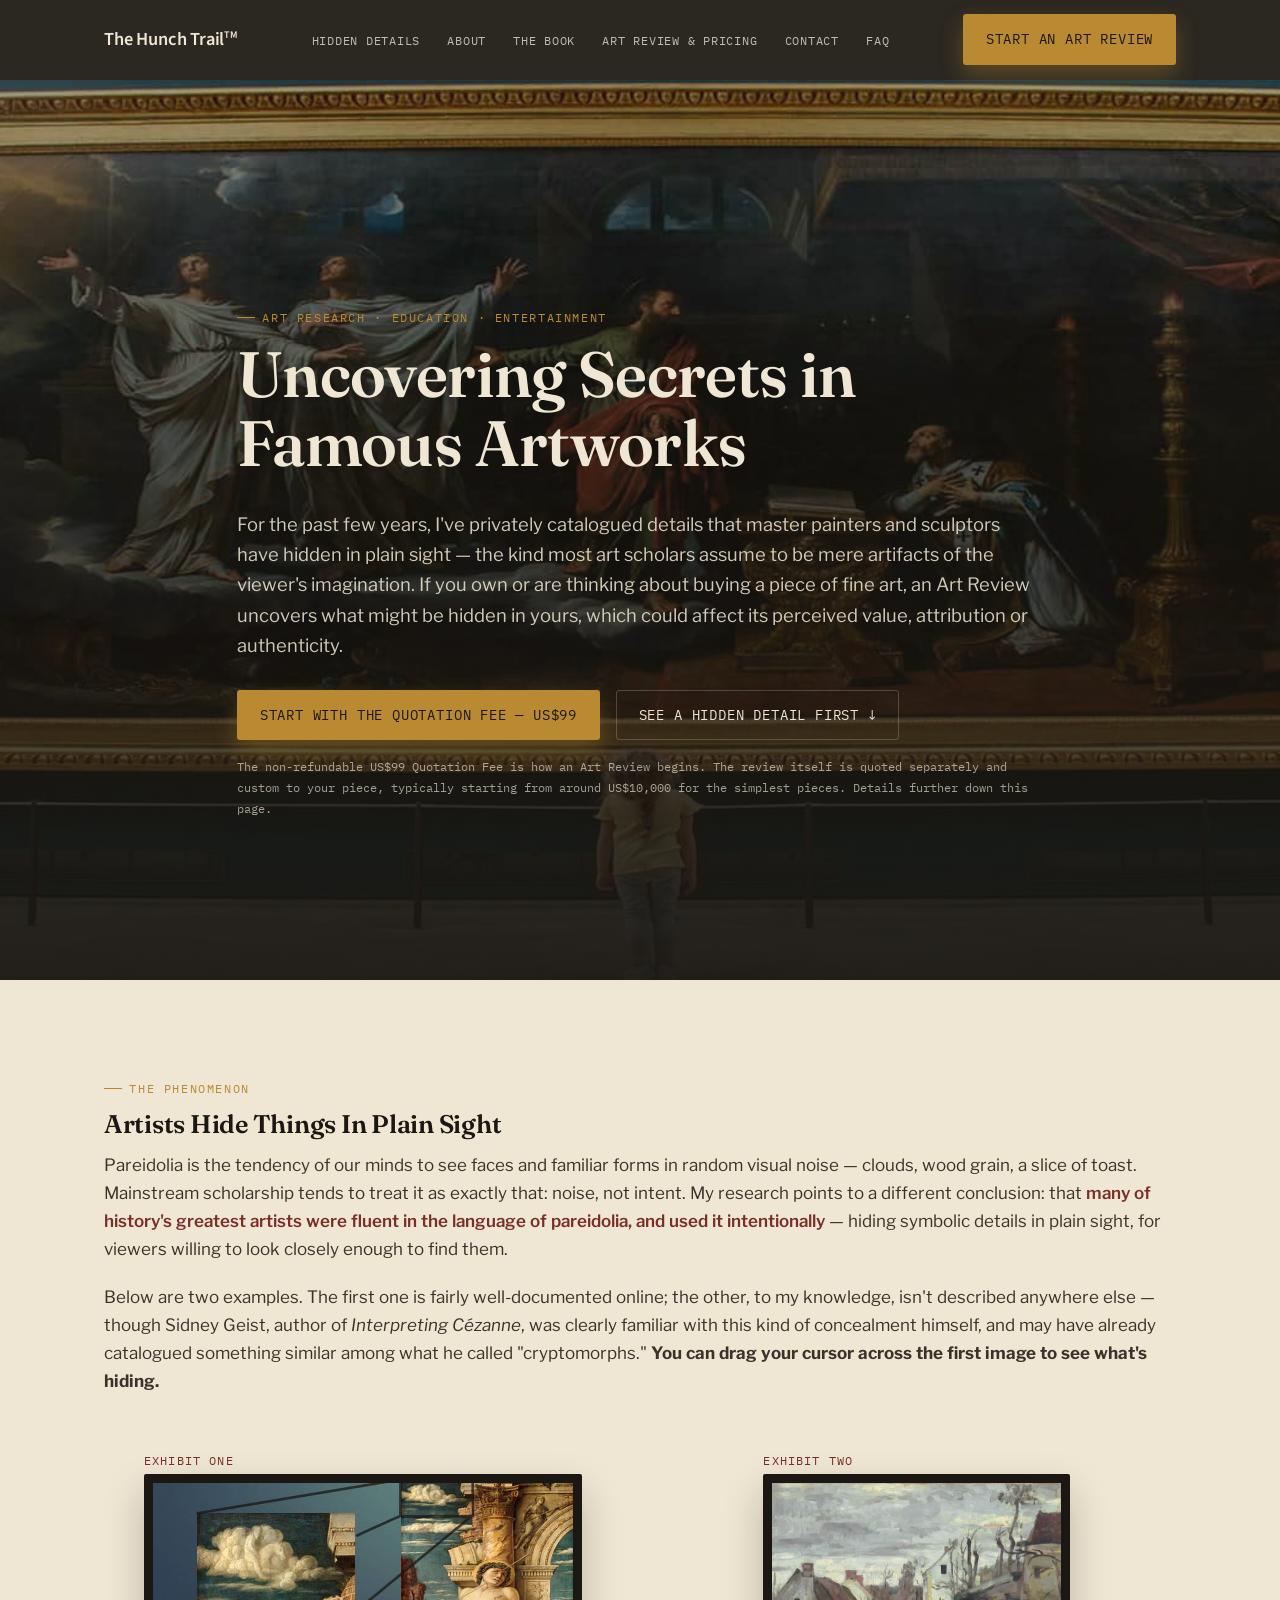
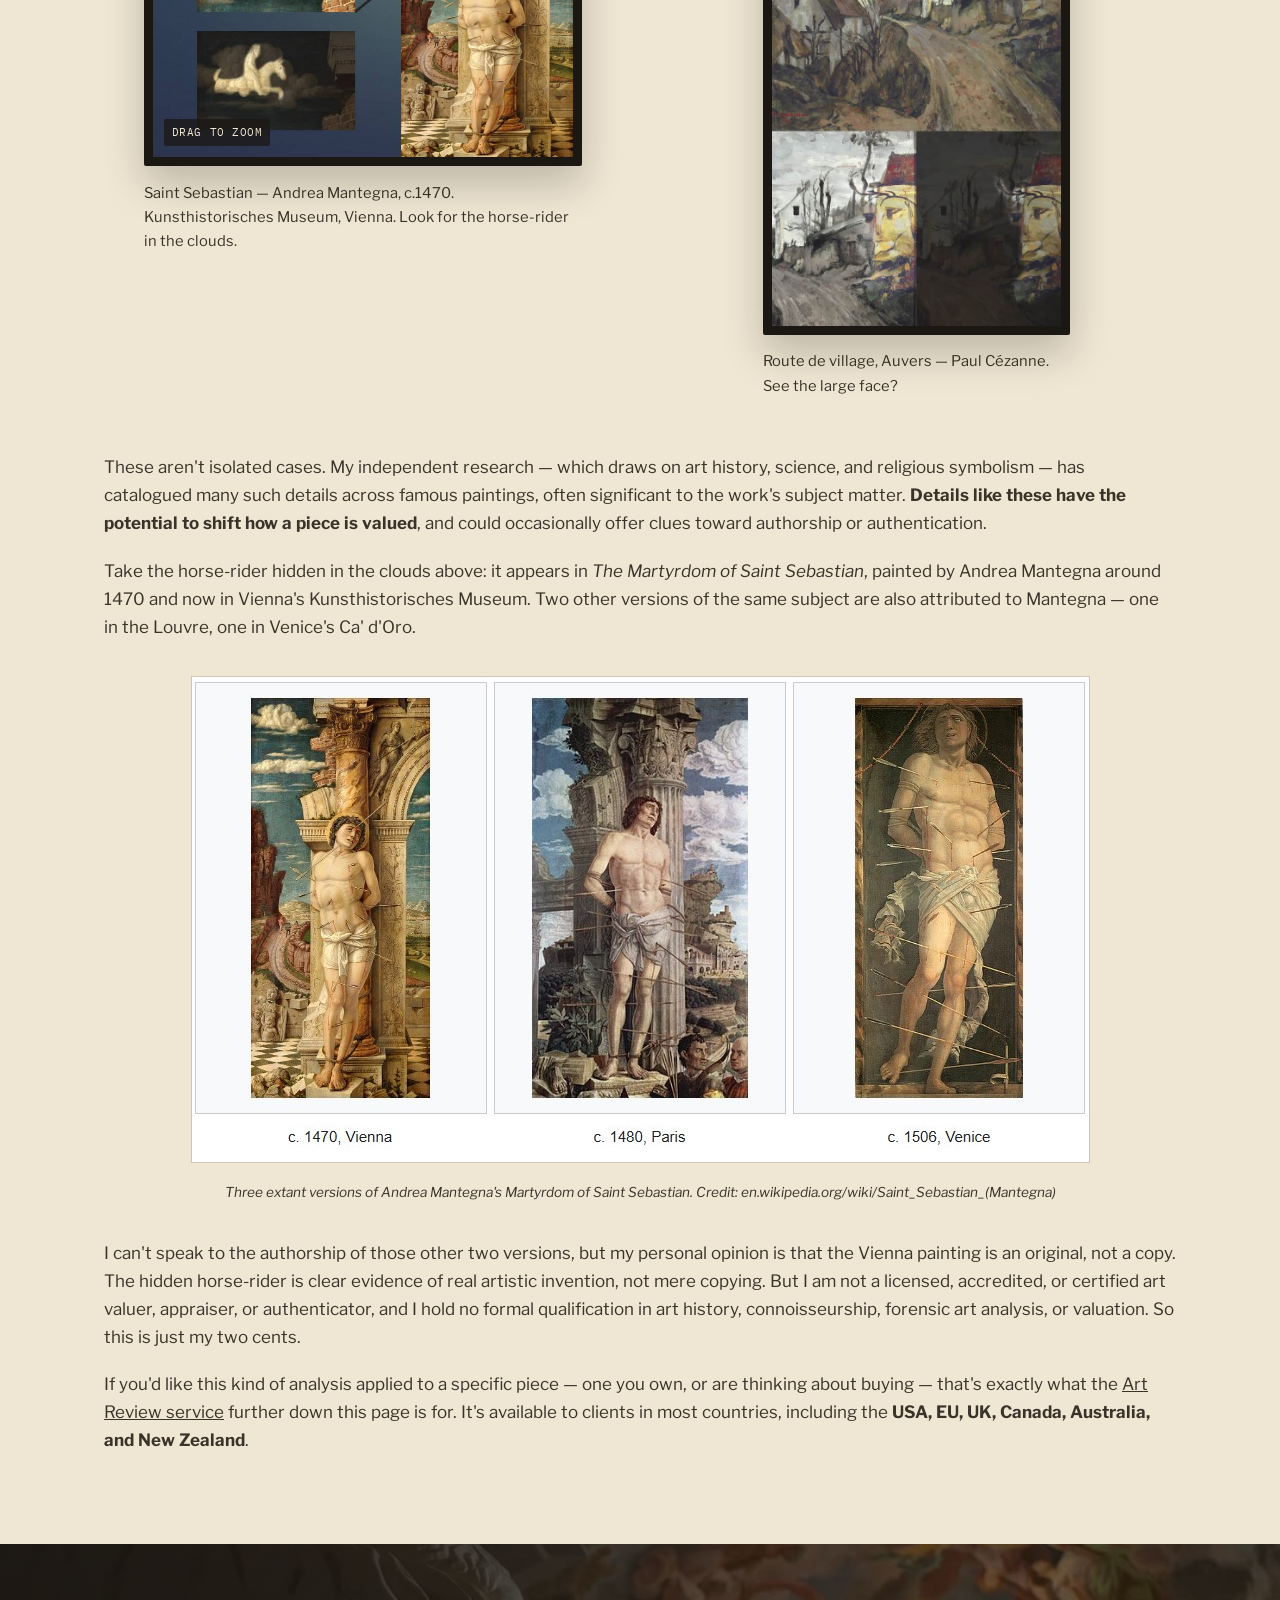
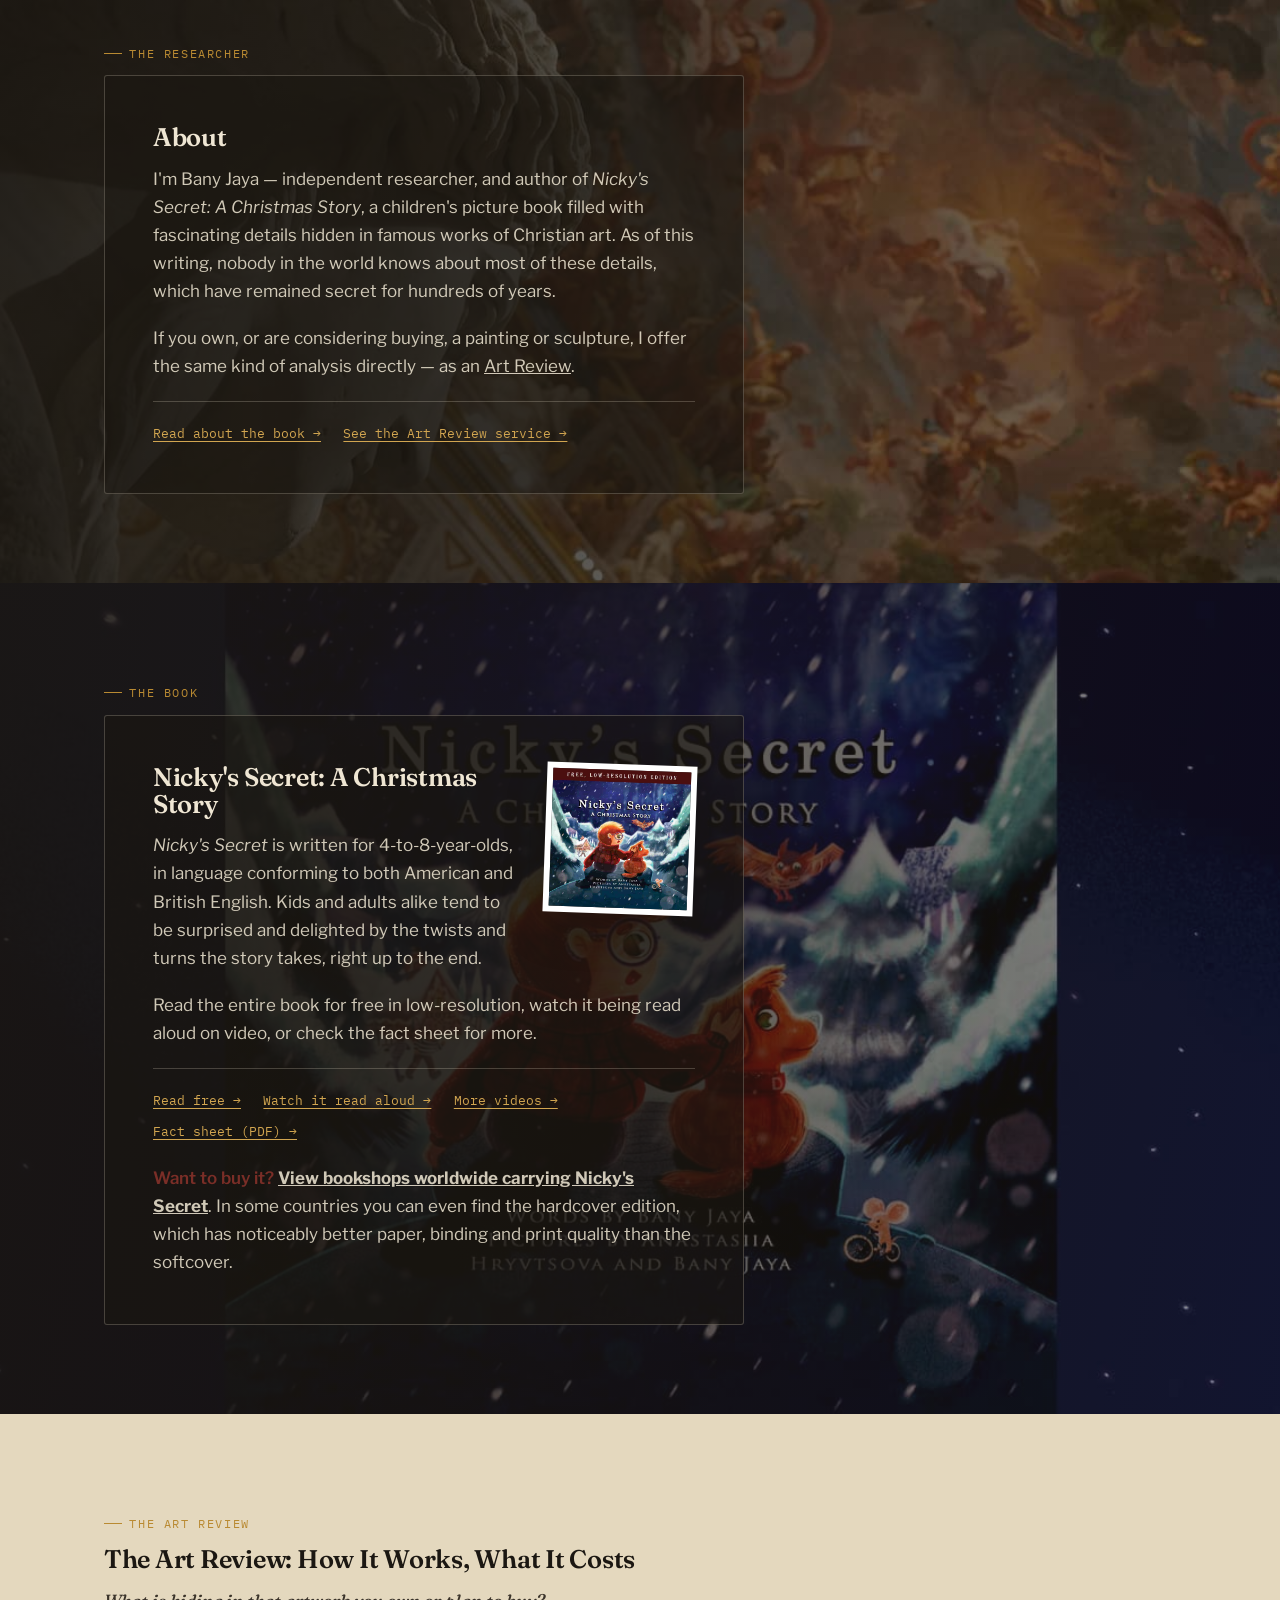
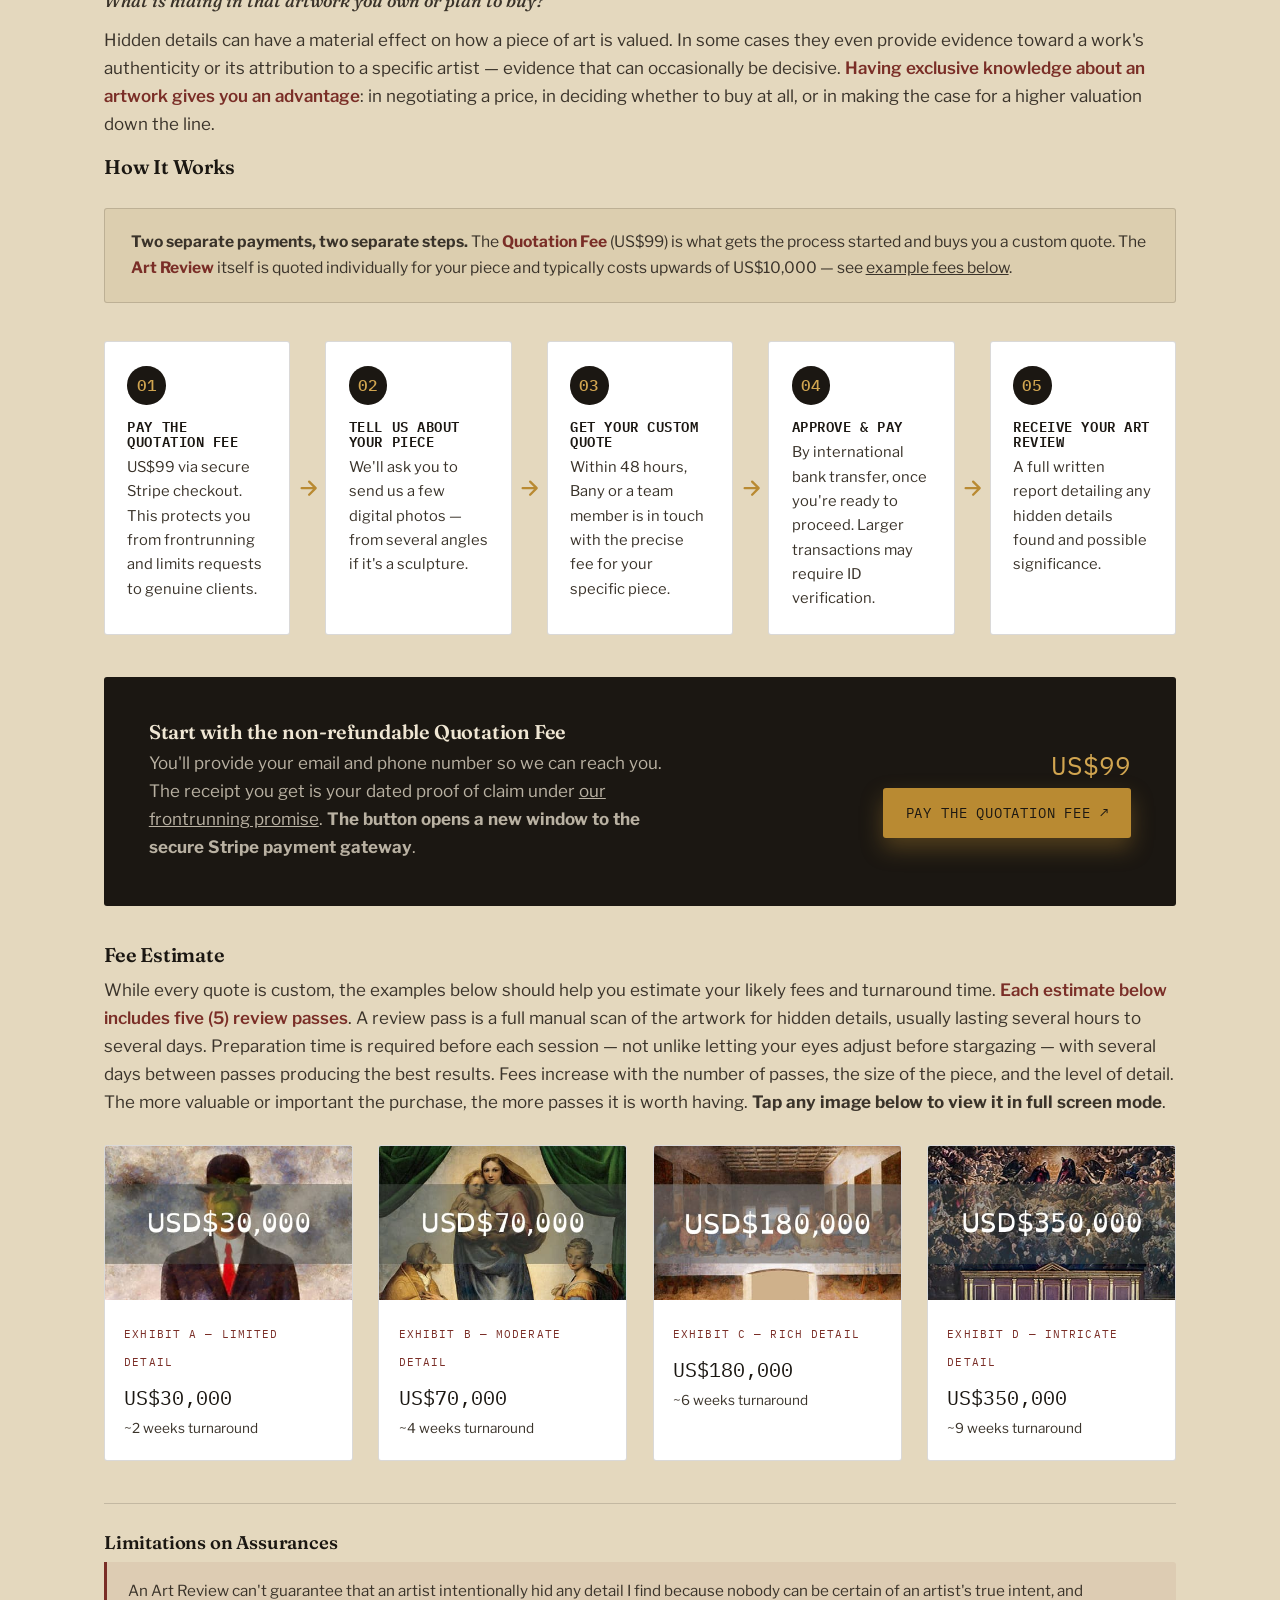
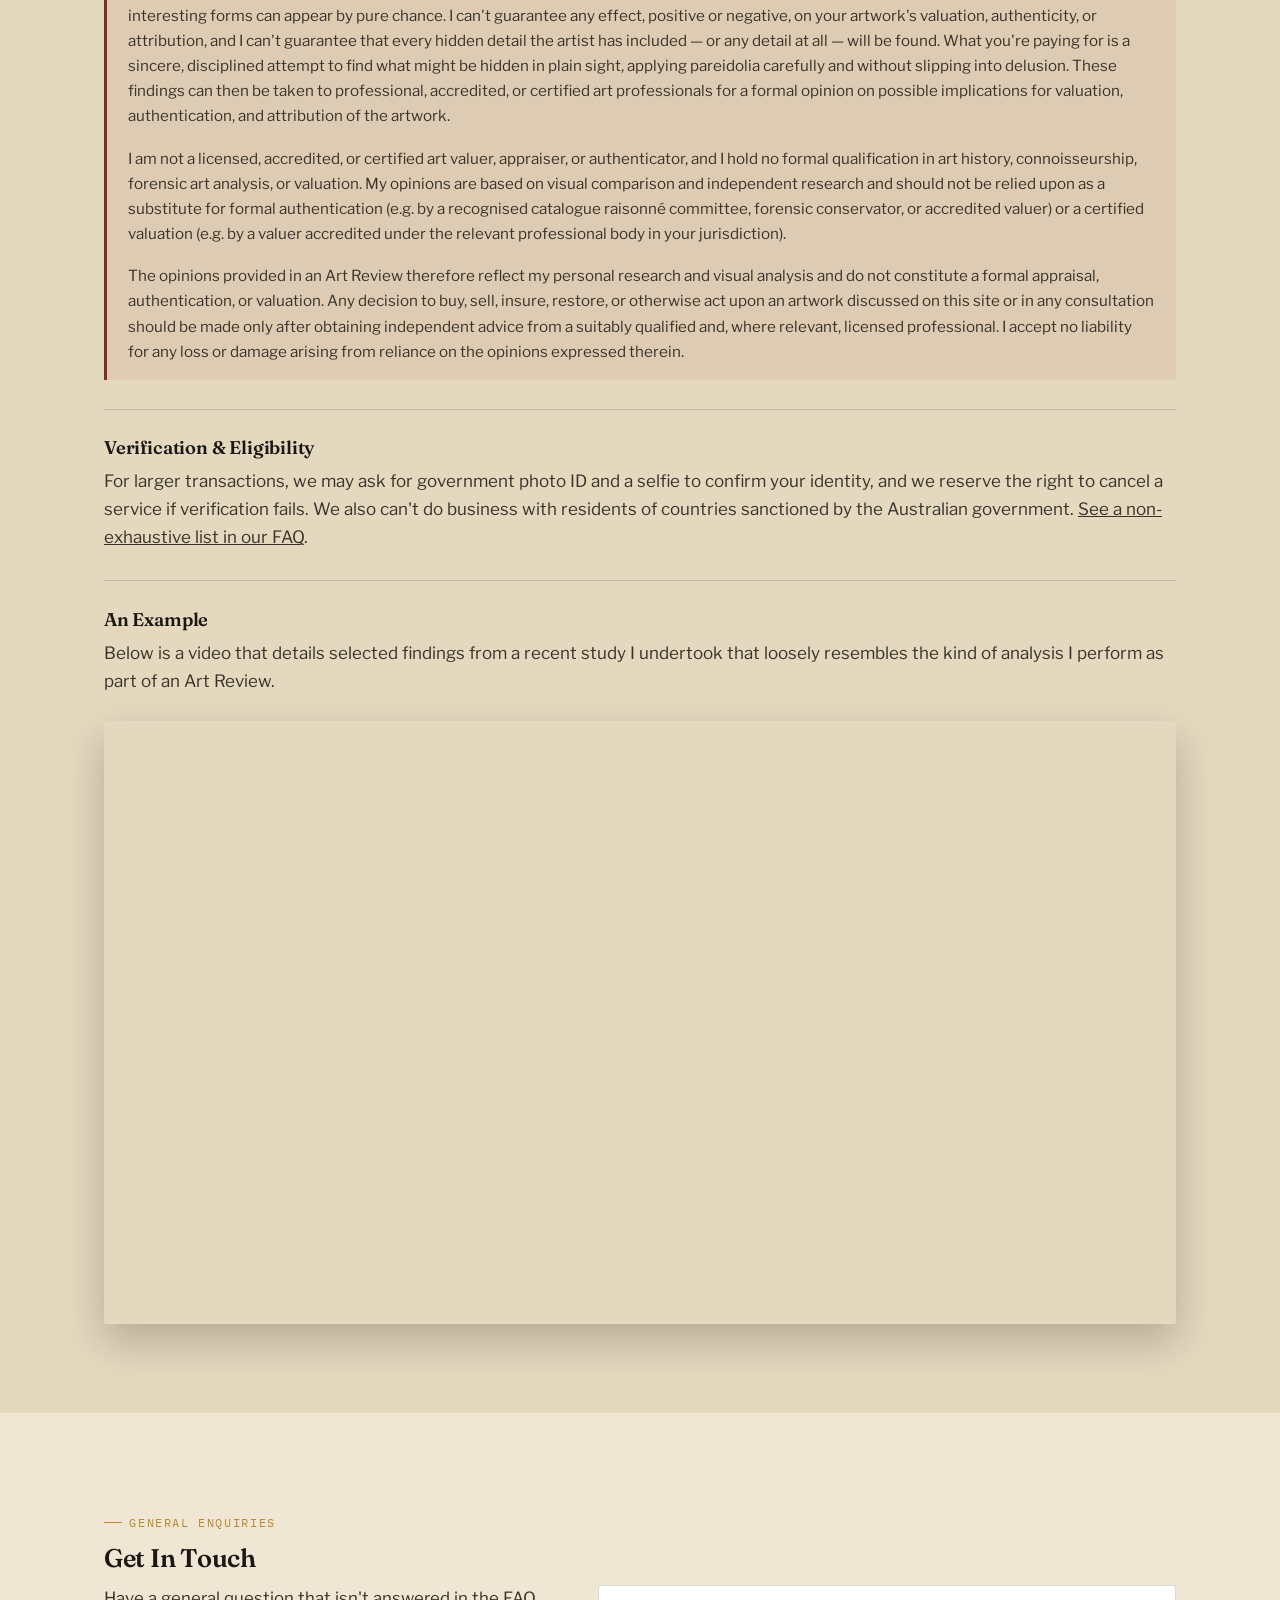
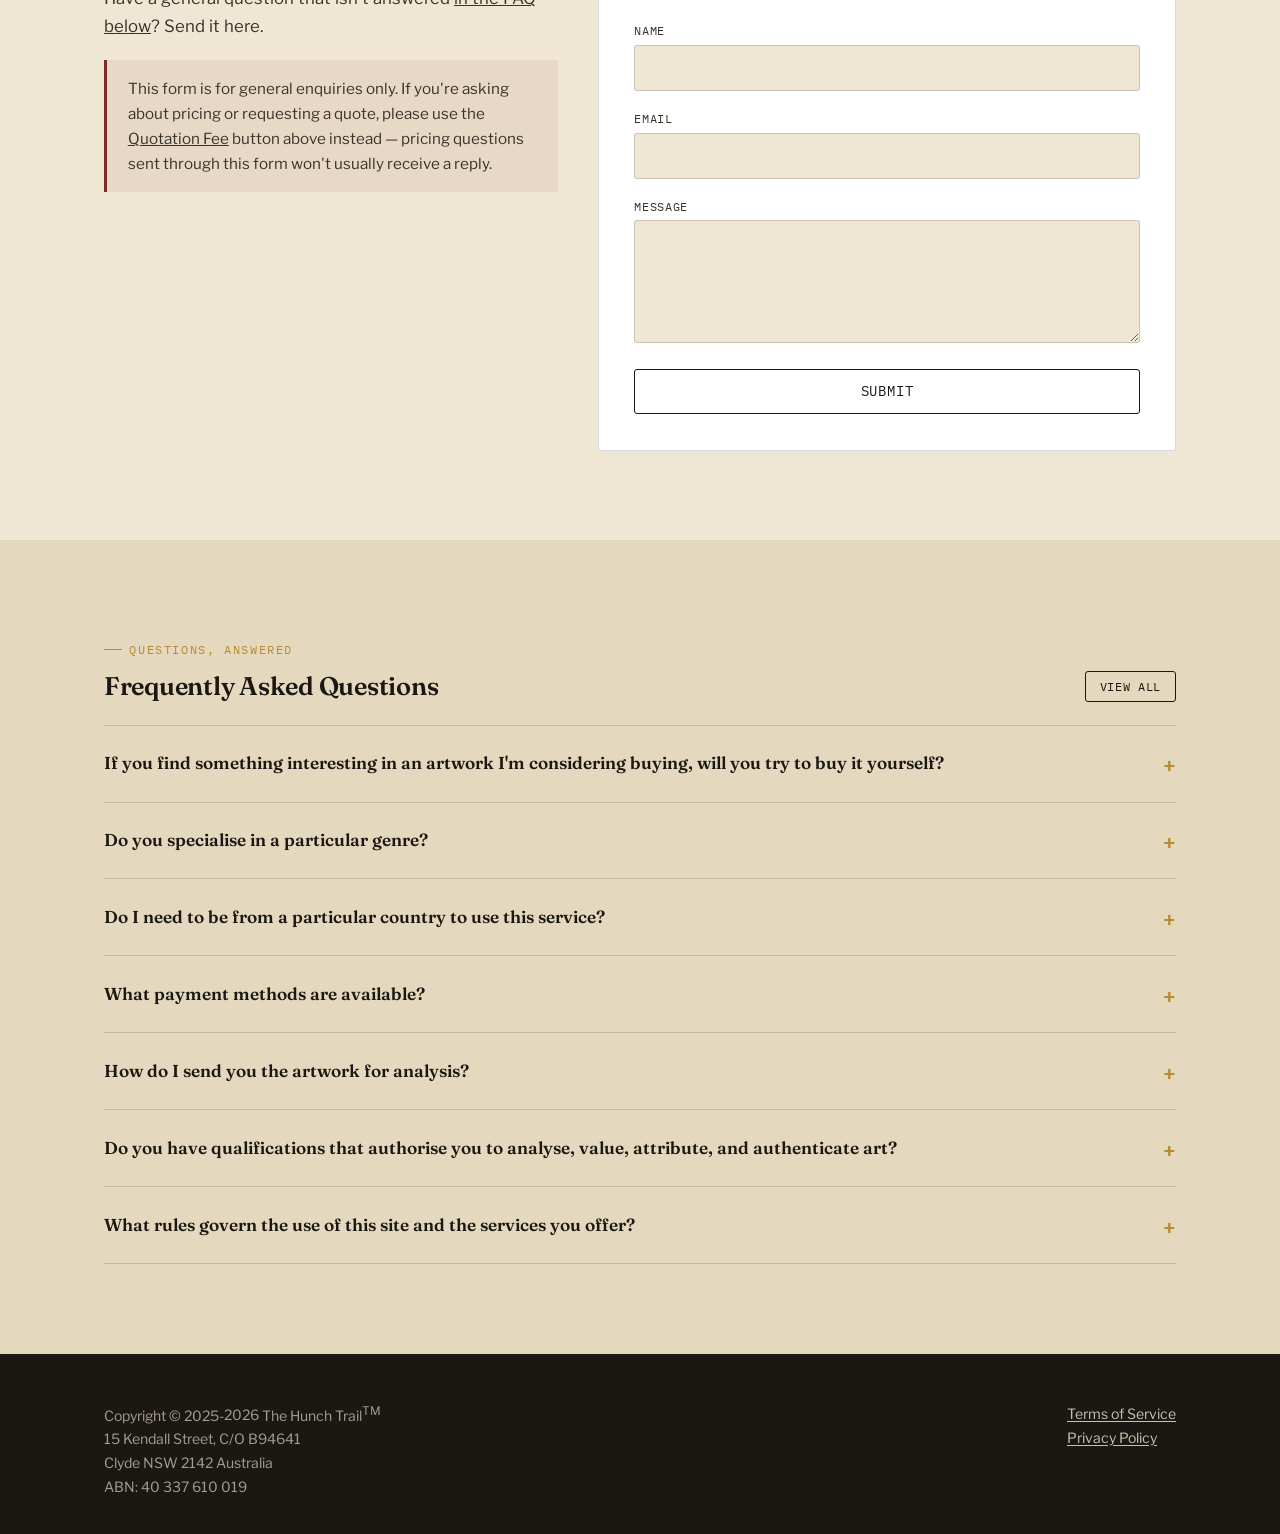
==== index.html @ bf6c5e20 "Add files via upload" ====
<!DOCTYPE html>
<!-- ============================================================
     AUTO-GENERATED FILE — DO NOT EDIT DIRECTLY.
     This file is built by build.py from the templates in
     src/ and partials/. Any changes made here will be lost
     the next time build.py runs. To make a change:
       - header/nav for the whole site  -> partials/header.html
       - footer for the whole site       -> partials/footer.html
       - this page's own content         -> src/index.html
     Then re-run:  python build.py
============================================================ -->
<html lang="en">
<head>
<meta charset="utf-8" />
<title>The Hunch Trail™ — Fine Art Analysis &amp; Hidden Details</title>
<meta name="viewport" content="width=device-width, initial-scale=1" />
<meta name="description" content="I uncover symbolic details hidden in famous paintings and sculpture. Request a professional Art Review to find out what might be hidden in a piece you own — or are considering buying." />
<link rel="canonical" href="https://hunchtrail.com/" />

<!-- Open Graph -->
<meta property="og:type" content="website" />
<meta property="og:title" content="The Hunch Trail™ — Hidden Details in Fine Art" />
<meta property="og:description" content="I uncover symbolic details hidden in famous paintings and sculpture. Request a professional Art Review to find out what might be hidden in your piece." />
<meta property="og:url" content="https://hunchtrail.com/" />
<meta property="og:image" content="https://hunchtrail.com/images/intro.jpg" />

<link rel="preconnect" href="https://fonts.googleapis.com">
<link rel="preconnect" href="https://fonts.gstatic.com" crossorigin>
<link href="https://fonts.googleapis.com/css2?family=Fraunces:opsz,wght@9..144,300..900&family=Libre+Franklin:wght@300;400;500;600;700&family=IBM+Plex+Mono:wght@400;500&family=Source+Sans+Pro:wght@400;600;700&display=swap" rel="stylesheet">

<link rel="stylesheet" href="assets/css/hunch-theme.css">
<style>
/* Page-specific styles for the homepage only.
   Shared tokens, reset, header, footer, buttons and utility
   classes live in assets/css/hunch-theme.css. */
/* ============================================================
   HERO
============================================================ */
#hero{position:relative;min-height:92vh;display:flex;align-items:flex-end;color:var(--parchment);background:linear-gradient(180deg,rgba(27,23,18,.42) 0%,rgba(27,23,18,.72) 62%,rgba(27,23,18,.94) 100%),url("images/intro.jpg") center 22%/cover no-repeat;}
#hero .wrap{padding-bottom:clamp(2.5rem,6vw,4.5rem);padding-top:8rem;}
#hero h1{font-size:clamp(2rem,5vw,4.2rem);max-width:16ch;color:var(--parchment);}
#hero .lede{color:rgba(239,230,211,0.86);font-size:1.15rem;}
.hero-ctas{display:flex;flex-wrap:wrap;gap:1rem;margin-top:1.8rem;align-items:center;}
.hero-note{font-family:var(--font-mono);font-size:.78rem;color:rgba(239,230,211,0.66);margin-top:1rem;max-width:46ch;}
/* Item: below ~417px, the primary CTA's label ("Start with the Quotation
   Fee — US$99") is wider than the screen, and .btn's site-wide
   white-space:nowrap stops it shrinking — the whole hero was overflowing
   horizontally as a result. Letting hero buttons wrap their own text (with a
   tighter line-height, since body's 1.65 would look too loose across two
   lines) keeps every button on-screen at any width without touching the
   nowrap behaviour .btn relies on everywhere else on the site. */
@media (max-width:420px){
	.hero-ctas .btn{white-space:normal;text-align:center;line-height:1.3;}
}

/* ============================================================
   CASE FILE CARD (About / Book sections over photo bg)
============================================================ */
.photo-section{position:relative;color:var(--parchment);background-size:cover;background-position:center;}
.photo-section::before{content:"";position:absolute;inset:0;background:linear-gradient(100deg,rgba(27,23,18,.92) 0%,rgba(27,23,18,.78) 40%,rgba(27,23,18,.42) 100%);}
.photo-section .wrap{position:relative;}
.case-card{max-width:640px;background:rgba(27,23,18,0.55);border:1px solid var(--line-dark);border-radius:var(--radius);padding:clamp(1.8rem,4vw,3rem);position:relative;}
.case-card p{color:rgba(239,230,211,0.86);}
.case-card h2{color:var(--parchment);}
.case-links{display:flex;flex-wrap:wrap;gap:.6rem 1.4rem;margin-top:1.3rem;padding-top:1.3rem;border-top:1px solid var(--line-dark);}
.case-links a{font-family:var(--font-mono);font-size:.82rem;text-decoration:underline;text-underline-offset:3px;color:var(--gold-light);}
.book-cover{width:150px;box-shadow:var(--shadow);border:6px solid var(--white);float:right;margin:0 0 1.2rem 1.4rem;transform:rotate(2deg);}
@media (max-width:640px){ .book-cover{width:110px;margin:0 0 1rem 1rem;} }

/* ============================================================
   PROOF / LOUPE GALLERY
============================================================ */
.proof-grid{display:grid;grid-template-columns:repeat(auto-fit,minmax(min(280px,100%),1fr));gap:2.2rem;margin:2.4rem 0;}
/* Item: Exhibit Two's image is portrait (685:1030) where Exhibit One's is
   landscape (800:534). At equal grid-column widths that makes Exhibit Two
   roughly twice as tall, leaving a large blank gap below Exhibit One's
   shorter card. Shrinking Exhibit Two ~30% narrower (its aspect-ratio keeps
   the height proportional) closes most of that gap. 644px matches the exact
   width where repeat(auto-fit, minmax(280px,1fr)) above switches the grid
   from one stacked column to two side-by-side columns — below it, both
   exhibits are full-width and this override should not apply. */
@media (min-width:644px){
	/* Item 1: centre the narrowed Exhibit Two image within its grid
	   column (it was previously flush against the column's left edge,
	   which now reads as off-balance against Exhibit One filling its
	   own column edge-to-edge). */
	.exhibit-two-frame{max-width:70%;margin:0 auto;}
	/* Item 1: the caption previously spanned the full grid column,
	   wider than the image above it, so its edges didn't line up with
	   the image. Matching its width to the image (and centering it the
	   same way) makes the caption's left/right edges align with the
	   image's edges. */
	.exhibit-two-caption{max-width:70%;margin:0 auto;}
	/* Item 2 (round 3): the "Exhibit Two" tag sits above the narrowed,
	   centred image, but the tag itself was never narrowed or centred,
	   so it stayed flush with the grid column's left edge while the
	   image sat 15% of the column's width to the right of it (half of
	   the 30% removed above). Applying the exact same max-width/margin
	   pair used for the image and caption makes the tag's own box match
	   their box, which puts its left-aligned text flush with the
	   image's left edge instead. Deliberately the same 644px breakpoint
	   as the rules above (not a separately-measured value) — the
	   misalignment only exists because those rules narrow the image at
	   this breakpoint, so the fix has to switch on at exactly the same
	   point or a gap opens up between them again. */
	.exhibit-two-tag{max-width:70%;margin:0 auto;}
}
.proof-item figcaption{margin-top:.9rem;font-size:.92rem;color:var(--ink-soft);}
.proof-item .exhibit-tag{display:block;font-family:var(--font-mono);font-size:.72rem;letter-spacing:.1em;text-transform:uppercase;color:var(--oxblood);margin-bottom:.35em;}
.loupe-frame{position:relative;overflow:hidden;border:9px solid var(--ink);border-radius:2px;box-shadow:var(--shadow);background:#000;touch-action:none;}
.loupe-frame img{width:100%;height:100%;object-fit:cover;user-select:none;-webkit-user-drag:none;}
.loupe-active:hover{cursor:none;}
@media (hover:none){ .loupe-frame:hover{cursor:default;} }
.loupe-lens{position:absolute;display:none;width:170px;height:170px;border-radius:50%;border:3px solid var(--gold);box-shadow:0 10px 30px rgba(0,0,0,.45),inset 0 0 0 2px rgba(255,255,255,.5);pointer-events:none;background-repeat:no-repeat;z-index:2;}
@media (max-width:600px){ .loupe-lens{width:130px;height:130px;} }
.loupe-hint{position:absolute;bottom:.7rem;left:.7rem;background:rgba(27,23,18,.72);color:var(--parchment);font-family:var(--font-mono);font-size:.68rem;letter-spacing:.05em;text-transform:uppercase;padding:.4em .7em;border-radius:2px;pointer-events:none;transition:opacity .3s;}
.loupe-frame.is-active .loupe-hint{opacity:0;}
/* Item 4 (round 3): the .expand-btn fullscreen-icon button (formerly
   present on both Exhibit One and Exhibit Two) has been removed from
   the markup below at the user's request, so its CSS is removed here
   too rather than left as dead weight nothing on the page uses. */

/* Item 4: two copies of each instruction are in the markup — one written
   for a mouse ("cursor" / "drag to zoom"), one for touch ("finger" /
   "touch to zoom") — and CSS shows only the one that matches the device,
   using the same hover/pointer test the magnifier script itself uses.
   This is done in CSS (not JS) so the correct wording is present from
   first paint, with no flash of the wrong text. */
@media (hover:hover) and (pointer:fine){
	.hint-touch, .instruction-touch{ display:none; }
}
@media not all and (hover:hover) and (pointer:fine){
	.hint-mouse, .instruction-mouse{ display:none; }
}

/* Item 1: now that the surrounding paragraphs extend full-width, this
   fixed-size (897px) image looked left-stranded with empty space only
   on its right. text-align:center centers the image (the button
   wrapping it becomes an inline element via all:unset) and also
   centers the caption text beneath it. */
figure.mantegna-fig{margin:2.2rem 0;text-align:center;}
figure.mantegna-fig img{border:1px solid var(--line);cursor:zoom-in;}
figure.mantegna-fig figcaption{font-size:.85rem;color:var(--ink-soft);margin-top:.6rem;font-style:italic;}

/* ============================================================
   FILE 04 — WORK / PRICING
============================================================ */
.price-note{background:var(--parchment-deep);border:1px solid var(--line);border-radius:var(--radius);padding:1.3rem 1.6rem;font-size:.98rem;margin:1.8rem 0 2.4rem;}
.price-note strong{color:var(--oxblood);}

.question-line{font-family:var(--font-display);font-style:italic;font-weight:500;font-size:clamp(1rem,2.2vw,1.1rem);max-width:40ch;margin-bottom:.6em;}

.steps{display:flex;flex-wrap:wrap;align-items:stretch;margin:2rem 0 2.6rem;counter-reset:step;}
.step{background:var(--white);border:1px solid var(--line);border-radius:var(--radius);padding:1.5rem 1.4rem;position:relative;flex:1 1 170px;}
.step-arrow{flex:0 0 auto;display:flex;align-items:center;justify-content:center;width:2.2rem;color:var(--gold);font-size:1.5rem;line-height:1;}
.step-arrow svg{width:1.4rem;height:1.4rem;display:block;}
.step-num{font-family:var(--font-mono);font-weight:500;font-size:1rem;width:2.4rem;height:2.4rem;border-radius:50%;background:var(--ink);color:var(--gold-light);display:flex;align-items:center;justify-content:center;margin-bottom:.9rem;}
.step h4{font-family:var(--font-mono);text-transform:uppercase;font-size:.85rem;letter-spacing:.04em;color:var(--ink);margin-bottom:.5em;}
@media (max-width:760px){
	.steps{flex-direction:column;}
	.step{flex:1 1 auto;width:100%;}
	.step-arrow{width:100%;padding:.2rem 0;}
	.step-arrow svg{transform:rotate(90deg);}
}
.step p{font-size:.92rem;color:var(--ink-soft);}

/* Item 6: between roughly 760px and 1060px, the 5 steps + 4 arrows no
   longer fit on one line and wrap onto two rows. There's no gap
   property on .steps, so the only "gap" that exists is the horizontal
   one created by each .step-arrow's own width (2.2rem) sitting between
   step boxes — the second row had nothing playing that role vertically
   and sat flush against the first. Giving every child a matching
   2.2rem top margin reproduces that same spacing between rows, and
   pulling the container itself up by the same amount cancels the
   unwanted extra margin this would otherwise add above the very first
   row. Deliberately done with margin rather than flexbox's `gap`
   property, which had inconsistent support on older Safari versions —
   margin works everywhere. Scoped narrowly so it doesn't touch the
   single-column phone layout below 760px (which already has its own
   spacing) or the single-row layout above 1060px (where it would be
   harmless but simply unused). */
@media (min-width:761px) and (max-width:1060px){
	.steps{margin-top:-0.2rem;}
	.steps > .step,
	.steps > .step-arrow{margin-top:2.2rem;}
}

/* Item 3: compact 3-step summary of the $99 -> quote -> approve
   funnel, placed right where the price is introduced. Deliberately
   smaller and plainer than the 5-step "How It Works" walkthrough below
   it — this is a quick at-a-glance reassurance about total commitment,
   not the operating instructions, so it borrows the same numbered-
   circle language as .step-num without duplicating that component's
   larger card/paragraph layout wholesale. */
.funnel{display:flex;flex-wrap:wrap;align-items:center;justify-content:center;gap:.6rem 1rem;margin:0 0 2.2rem;padding:1.2rem 1rem;background:var(--white);border:1px solid var(--line);border-radius:var(--radius);}
.funnel-step{display:flex;align-items:center;gap:.6rem;}
.funnel-step-num{font-family:var(--font-mono);font-weight:500;font-size:.85rem;width:1.9rem;height:1.9rem;flex:0 0 auto;border-radius:50%;background:var(--ink);color:var(--gold-light);display:flex;align-items:center;justify-content:center;line-height:1;}
.funnel-step-label{font-family:var(--font-mono);font-size:.82rem;text-transform:uppercase;letter-spacing:.03em;color:var(--ink);}
.funnel-arrow{flex:0 0 auto;width:1.1rem;height:1.1rem;color:var(--gold);}
.funnel-arrow svg{width:100%;height:100%;display:block;}
/* Below ~500px the three steps and their arrows no longer fit on one
   line — stack them instead of shrinking already-small text further. */
@media (max-width:500px){
	.funnel{flex-direction:column;}
	.funnel-arrow{transform:rotate(90deg);}
}

.cta-panel{background:var(--ink);color:var(--parchment);border-radius:var(--radius);padding:clamp(1.8rem,4vw,2.8rem);display:flex;flex-wrap:wrap;gap:1.6rem 2.4rem;align-items:center;justify-content:space-between;margin:2.4rem 0;}
.cta-panel h3{color:var(--parchment);margin-bottom:.3em;}
.cta-panel .price{font-family:var(--font-mono);color:var(--gold-light);font-size:1.6rem;}
.cta-panel p{color:rgba(239,230,211,0.75);max-width:44ch;}
/* Item 5: on the smallest phone screens there isn't quite enough room for
   the button's full label plus arrow glyph on one line at full size, which
   otherwise wraps the arrow onto its own line and inflates the box height.
   Shrinking the button (font, padding, letter-spacing) here — combined
   with white-space:nowrap on .btn above — keeps it on a single line. */
@media (max-width:420px){
	.cta-panel .price{font-size:1.3rem;}
	.cta-panel .btn{font-size:.72rem;padding-left:1.2em;padding-right:1.2em;letter-spacing:.03em;}
}

.exhibit-grid{display:grid;grid-template-columns:repeat(auto-fit,minmax(220px,1fr));gap:1.6rem;margin:1.8rem 0 2.6rem;}
.exhibit-card{background:var(--white);border:1px solid var(--line);border-radius:var(--radius);overflow:hidden;transition:transform .18s var(--ease),box-shadow .18s var(--ease);}
.exhibit-card:hover{transform:translateY(-4px);box-shadow:var(--shadow);}
.exhibit-card button{all:unset;display:block;width:100%;cursor:zoom-in;}
.exhibit-card img{width:100%;aspect-ratio:8/5;object-fit:cover;}
.exhibit-body{padding:1.1rem 1.2rem 1.3rem;}
.exhibit-tag2{font-family:var(--font-mono);font-size:.7rem;letter-spacing:.1em;text-transform:uppercase;color:var(--oxblood);}
.exhibit-price{font-family:var(--font-mono);font-size:1.25rem;color:var(--ink);margin:.35em 0 .15em;}
.exhibit-turn{font-size:.85rem;color:var(--ink-soft);}

.legal-block{border-top:1px solid var(--line);padding-top:1.8rem;margin-top:1.8rem;}
.legal-block h3{font-size:1.15rem;}
.legal-block + .legal-block{margin-top:1.8rem;}
.note-callout{background:rgba(122,46,39,0.07);border-left:3px solid var(--oxblood);padding:1rem 1.3rem;border-radius:0 var(--radius) var(--radius) 0;font-size:.95rem;}

.video-wrap{position:relative;padding-top:56.25%;margin-top:1.6rem;border-radius:var(--radius);overflow:hidden;box-shadow:var(--shadow);}
.video-wrap iframe{position:absolute;inset:0;width:100%;height:100%;border:0;}

/* ============================================================
   CONTACT
============================================================ */
.contact-grid{display:grid;grid-template-columns:1.1fr 1.4fr;gap:2.5rem;align-items:start;}
@media (max-width:800px){ .contact-grid{grid-template-columns:1fr;} }
.form-card{background:var(--white);border:1px solid var(--line);border-radius:var(--radius);padding:clamp(1.6rem,3vw,2.2rem);}
.field{margin-bottom:1.1rem;}
.field label{display:block;font-family:var(--font-mono);font-size:.72rem;text-transform:uppercase;letter-spacing:.06em;color:var(--ink-soft);margin-bottom:.4em;}
.field input,.field textarea{width:100%;padding:.8em .9em;border:1px solid var(--line);border-radius:var(--radius);background:var(--parchment);font-family:var(--font-body);font-size:1rem;color:var(--ink);}
.field input:focus,.field textarea:focus{border-color:var(--gold);}
.hp-field{position:absolute;left:-9999px;}

/* ============================================================
   FAQ
============================================================ */
/* Item 5: heading + "view all" button share a row, wrapping under the
   heading on narrow screens instead of crowding it. */
.faq-heading{display:flex;flex-wrap:wrap;align-items:center;justify-content:space-between;gap:.8rem 1.4rem;margin-bottom:1.4rem;}
.faq-heading h2{margin-bottom:0;}
/* Sizing only — colour comes from the shared .btn / .btn-outline
   classes so it automatically matches the site's palette and stays in
   sync with it if that palette ever changes. */
.faq-toggle-all{font-size:.72rem;padding:.6em 1.2em;}

.faq-list{border-top:1px solid var(--line);}
.faq-item{border-bottom:1px solid var(--line);}
.faq-item summary{cursor:pointer;list-style:none;padding:1.3rem 0;font-family:var(--font-display);font-size:1.08rem;font-weight:600;color:var(--ink);display:flex;justify-content:space-between;align-items:center;gap:1rem;}
.faq-item summary::-webkit-details-marker{display:none;}
.faq-item summary::after{content:"+";font-family:var(--font-mono);font-size:1.3rem;color:var(--gold);flex-shrink:0;transition:transform .2s;}
.faq-item[open] summary::after{transform:rotate(45deg);}
.faq-item .faq-body{padding-bottom:1.4rem;max-width:70ch;color:var(--ink-soft);}

</style>
</head>
<body>
<a class="skip-link" href="#main">Skip to content</a>

<!-- ============================================================
     HEADER
============================================================ -->
<!-- shared header — edit partials/header.html, then run build.py -->
<header id="header">
	<div class="wrap bar">
		<h1><a href="https://hunchtrail.com">The Hunch Trail<sup class="headerTM">TM</sup></a></h1>
		<nav class="site-nav" id="siteNav">
			<ul>
				<li><a href="#pareidolia">Hidden Details</a></li>
				<li><a href="#one">About</a></li>
				<li><a href="#two">The Book</a></li>
				<li><a href="#work">Art Review &amp; Pricing</a></li>
				<li><a href="#contact">Contact</a></li>
				<li><a href="#faq">FAQ</a></li>
			</ul>
		</nav>
		<div class="header-actions">
			<a href="#work" class="btn btn-primary">Start an Art Review</a>
			<button class="nav-toggle" id="navToggle" aria-expanded="false" aria-controls="siteNav" aria-label="Toggle menu"><span></span></button>
		</div>
	</div>
</header>

<main id="main">

	<!-- ============================================================
	     HERO
	============================================================ -->
	<section id="hero">
		<div class="wrap">
			<p class="eyebrow">Art Research · Education · Entertainment</p>
			<h1>Uncovering Secrets in Famous Artworks</h1>
			<p class="lede">For the past few years, I've privately catalogued details that master painters and sculptors have hidden in plain sight — the kind most art scholars assume to be mere artifacts of the viewer's imagination. If you own or are thinking about buying a piece of fine art, an Art Review uncovers what might be hidden in yours, which could affect its perceived value, attribution or authenticity.</p>
			<div class="hero-ctas">
				<a href="#work" class="btn btn-primary">Start with the Quotation Fee — US$99</a>
				<a href="#pareidolia" class="btn btn-ghost">See a hidden detail first ↓</a>
			</div>
			<p class="hero-note">The non-refundable US$99 Quotation Fee is how an Art Review begins. The review itself is quoted separately and custom to your piece, typically starting from around US$10,000 for the simplest pieces. Details further down this page.</p>
		</div>
	</section>

	<!-- ============================================================
	     FILE 01 — THE PHENOMENON
	============================================================ -->
	<section id="pareidolia">
		<div class="wrap">
			<p class="eyebrow reveal">The Phenomenon</p>
			<h2 class="reveal">Artists Hide Things In Plain Sight</h2>

			<p class="text-columns reveal">Pareidolia is the tendency of our minds to see faces and familiar forms in random visual noise — clouds, wood grain, a slice of toast. Mainstream scholarship tends to treat it as exactly that: noise, not intent. My research points to a different conclusion: that <span class="mark">many of history's greatest artists were fluent in the language of pareidolia, and used it intentionally</span> — hiding symbolic details in plain sight, for viewers willing to look closely enough to find them.</p>

			<p class="text-columns reveal">Below are two examples. The first one is fairly well-documented online; the other, to my knowledge, isn't described anywhere else — though Sidney Geist, author of <i>Interpreting Cézanne</i>, was clearly familiar with this kind of concealment himself, and may have already catalogued something similar among what he called "cryptomorphs." <strong><span class="instruction-mouse">You can drag your cursor across the first image to see what's hiding.</span><span class="instruction-touch">You can drag your finger across the first image to see what's hiding.</span></strong></p>

			<div class="proof-grid reveal">
				<figure class="proof-item">
					<span class="exhibit-tag">Exhibit One</span>
					<div class="loupe-frame loupe-active" data-zoom="2.6" style="aspect-ratio:800/534;">
						<img src="images/hiding/fulls/01.jpg" alt="Saint Sebastian by Andrea Mantegna, circa 1470, with a horse-rider concealed in the clouds" draggable="false">
						<div class="loupe-lens" aria-hidden="true"></div>
						<span class="loupe-hint hint-mouse">Drag to zoom</span>
						<span class="loupe-hint hint-touch">Touch to zoom</span>
					</div>
					<figcaption>Saint Sebastian — Andrea Mantegna, c.1470. Kunsthistorisches Museum, Vienna. Look for the horse-rider in the clouds.</figcaption>
				</figure>
				<figure class="proof-item">
					<span class="exhibit-tag exhibit-two-tag">Exhibit Two</span>
					<div class="loupe-frame exhibit-two-frame" data-zoom="2.6" style="aspect-ratio:685/1030;">
						<img src="images/hiding/fulls/02.jpg" alt="Route de village, Auvers by Paul Cézanne, with a large hidden face" draggable="false">
						<!-- <div class="loupe-lens" aria-hidden="true"></div> -->
						<!-- <span class="loupe-hint hint-mouse">Drag to zoom</span>
						<span class="loupe-hint hint-touch">Touch to zoom</span> -->
					</div>
					<figcaption class="exhibit-two-caption">Route de village, Auvers — Paul Cézanne. See the large face?</figcaption>
				</figure>
			</div>

			<p class="text-columns reveal">These aren't isolated cases. My independent research — which draws on art history, science, and religious symbolism — has catalogued many such details across famous paintings, often significant to the work's subject matter. <strong>Details like these have the potential to shift how a piece is valued</strong>, and could occasionally offer clues toward authorship or authentication.</p>

			<p class="text-columns reveal">Take the horse-rider hidden in the clouds above: it appears in <i>The Martyrdom of Saint Sebastian</i>, painted by Andrea Mantegna around 1470 and now in Vienna's Kunsthistorisches Museum. Two other versions of the same subject are also attributed to Mantegna — one in the Louvre, one in Venice's Ca' d'Oro.</p>

			<figure class="mantegna-fig reveal">
				<button type="button" class="enlarge" style="all:unset;cursor:zoom-in;" data-full="images/hiding/mantegna_versions_wikipedia.jpg" data-alt="Three extant versions of Andrea Mantegna's Martyrdom of Saint Sebastian">
					<img src="images/hiding/mantegna_versions_wikipedia.jpg" alt="Three extant versions of Andrea Mantegna's Martyrdom of Saint Sebastian">
				</button>
				<figcaption>Three extant versions of Andrea Mantegna's <i>Martyrdom of Saint Sebastian</i>. Credit: en.wikipedia.org/wiki/Saint_Sebastian_(Mantegna)</figcaption>
			</figure>

			<p class="text-columns reveal">I can't speak to the authorship of those other two versions, but my personal opinion is that the Vienna painting is an original, not a copy. The hidden horse-rider is clear evidence of real artistic invention, not mere copying. But I am not a licensed, accredited, or certified art valuer, appraiser, or authenticator, and I hold no formal qualification in art history, connoisseurship, forensic art analysis, or valuation. So this is just my two cents.</p>

			<p class="text-columns reveal">If you'd like this kind of analysis applied to a specific piece — one you own, or are thinking about buying — that's exactly what the <a href="#work">Art Review service</a> further down this page is for. It's available to clients in most countries, including the <strong>USA, EU, UK, Canada, Australia, and New Zealand</strong>.</p>
		</div>
	</section>

	<!-- ============================================================
	     FILE 02 — THE RESEARCHER
	============================================================ -->
	<section id="one" class="photo-section" style="background-image:url('images/one.jpg');">
		<div class="wrap">
			<p class="eyebrow reveal">The Researcher</p>
			<div class="case-card reveal">
				<h2>About</h2>
				<p>I'm Bany Jaya — independent researcher, and author of <i>Nicky's Secret: A Christmas Story</i>, a children's picture book filled with fascinating details hidden in famous works of Christian art. As of this writing, nobody in the world knows about most of these details, which have remained secret for hundreds of years.</p>
				<p>If you own, or are considering buying, a painting or sculpture, I offer the same kind of analysis directly — as an <a href="#work">Art Review</a>.</p>
				<div class="case-links">
					<a href="#two">Read about the book →</a>
					<a href="#work">See the Art Review service →</a>
				</div>
			</div>
		</div>
	</section>

	<!-- ============================================================
	     FILE 03 — THE BOOK
	============================================================ -->
	<section id="two" class="photo-section" style="background-image:url('images/two.jpg');">
		<div class="wrap">
			<p class="eyebrow reveal">The Book</p>
			<div class="case-card reveal">
				<img class="book-cover" src="fullbook/pages/1.jpg" alt="Cover of Nicky's Secret: A Christmas Story">
				<h2>Nicky's Secret: A Christmas Story</h2>
				<p><i>Nicky's Secret</i> is written for 4-to-8-year-olds, in language conforming to both American and British English. Kids and adults alike tend to be surprised and delighted by the twists and turns the story takes, right up to the end.</p>
				<p>Read the entire book for free in low-resolution, watch it being read aloud on video, or check the fact sheet for more.</p>
				<div class="case-links">
					<a href="/fullbook/readfree.html">Read free →</a>
					<a href="https://www.youtube.com/watch?v=O1Nt9e1qOdA">Watch it read aloud →</a>
					<a href="https://www.youtube.com/@thehunchtrail">More videos →</a>
					<a href="/info/fact_sheet_NickysSecret.pdf">Fact sheet (PDF) →</a>
				</div>
				<p style="margin-top:1.3rem;"><span class="mark">Want to buy it?</span>  <a href="bookshop_links.html"><strong>View bookshops worldwide carrying Nicky's Secret</strong></a>. In some countries you can even find the hardcover edition, which has noticeably better paper, binding and print quality than the softcover.</p>
			</div>
		</div>
	</section>

	<!-- ============================================================
	     FILE 04 — THE ART REVIEW (conversion engine)
	============================================================ -->
	<section id="work" class="section-alt">
		<div class="wrap">
			<p class="eyebrow reveal">The Art Review</p>
			<h2 class="reveal">The Art Review: How It Works, What It Costs</h2>
			<p class="question-line reveal">What is hiding in that artwork you own or plan to buy?</p>
			<p class="text-columns reveal">Hidden details can have a material effect on how a piece of art is valued. In some cases they even provide evidence toward a work's authenticity or its attribution to a specific artist — evidence that can occasionally be decisive. <span class="mark">Having exclusive knowledge about an artwork gives you an advantage</span>: in negotiating a price, in deciding whether to buy at all, or in making the case for a higher valuation down the line.</p>

			<h3 class="reveal">How It Works</h3>

			<div class="price-note reveal">
				<b>Two separate payments, two separate steps.</b> The <strong>Quotation Fee</strong> (US$99) is what gets the process started and buys you a custom quote. The <strong>Art Review</strong> itself is quoted individually for your piece and typically costs upwards of US$10,000 — see <a href="#fee_estimate">example fees below</a>.
			</div>

			<div class="steps reveal">
				<div class="step">
					<div class="step-num">01</div>
					<h4>Pay the Quotation Fee</h4>
					<p>US$99 via secure Stripe checkout. This protects you from frontrunning and limits requests to genuine clients.</p>
				</div>
				<div class="step-arrow" aria-hidden="true"><svg viewBox="0 0 24 24" fill="none" stroke="currentColor" stroke-width="2.5" stroke-linecap="round" stroke-linejoin="round"><path d="M5 12h14M13 5l7 7-7 7"/></svg></div>
				<div class="step">
					<div class="step-num">02</div>
					<h4>Tell us about your piece</h4>
					<p>We'll ask you to send us a few digital photos — from several angles if it's a sculpture.</p>
				</div>
				<div class="step-arrow" aria-hidden="true"><svg viewBox="0 0 24 24" fill="none" stroke="currentColor" stroke-width="2.5" stroke-linecap="round" stroke-linejoin="round"><path d="M5 12h14M13 5l7 7-7 7"/></svg></div>
				<div class="step">
					<div class="step-num">03</div>
					<h4>Get your custom quote</h4>
					<p>Within 48 hours, Bany or a team member is in touch with the precise fee for your specific piece.</p>
				</div>
				<div class="step-arrow" aria-hidden="true"><svg viewBox="0 0 24 24" fill="none" stroke="currentColor" stroke-width="2.5" stroke-linecap="round" stroke-linejoin="round"><path d="M5 12h14M13 5l7 7-7 7"/></svg></div>
				<div class="step">
					<div class="step-num">04</div>
					<h4>Approve &amp; pay</h4>
					<p>By international bank transfer, once you're ready to proceed. Larger transactions may require ID verification.</p>
				</div>
				<div class="step-arrow" aria-hidden="true"><svg viewBox="0 0 24 24" fill="none" stroke="currentColor" stroke-width="2.5" stroke-linecap="round" stroke-linejoin="round"><path d="M5 12h14M13 5l7 7-7 7"/></svg></div>
				<div class="step">
					<div class="step-num">05</div>
					<h4>Receive your Art Review</h4>
					<p>A full written report detailing any hidden details found and possible significance.</p>
				</div>
			</div>

			<div class="cta-panel reveal">
				<div>
					<h3>Start with the non-refundable Quotation Fee</h3>
					<p>You'll provide your email and phone number so we can reach you. The receipt you get is your dated proof of claim under <a href="#frontrunning">our frontrunning promise</a>. <strong>The button opens a new window to the secure Stripe payment gateway</strong>.</p>
				</div>
				<div style="text-align:right;">
					<div class="price">US$99</div>
					<a href="https://buy.stripe.com/fZu9AV1lqg6zbwW9Pk38400" target="_blank" rel="noopener" class="btn btn-primary">Pay the Quotation Fee ↗</a>
				</div>
			</div>

			<h3 id="fee_estimate" class="reveal">Fee Estimate</h3>
			<p class="text-columns reveal">While every quote is custom, the examples below should help you estimate your likely fees and turnaround time. <span class="mark">Each estimate below includes five (5) review passes</span>. A review pass is a full manual scan of the artwork for hidden details, usually lasting several hours to several days. Preparation time is required before each session — not unlike letting your eyes adjust before stargazing — with several days between passes producing the best results. Fees increase with the number of passes, the size of the piece, and the level of detail. The more valuable or important the purchase, the more passes it is worth having. <strong>Tap any image below to view it in full screen mode</strong>.</p>

			<div class="exhibit-grid reveal">
				<div class="exhibit-card">
					<button type="button" class="enlarge" data-full="images/fulls/01.jpg" data-alt="Example artwork with limited detail">
						<img src="images/thumbs/01.jpg" alt="Example artwork with limited detail" loading="lazy">
					</button>
					<div class="exhibit-body">
						<span class="exhibit-tag2">Exhibit A — Limited detail</span>
						<div class="exhibit-price">US$30,000</div>
						<div class="exhibit-turn">~2 weeks turnaround</div>
					</div>
				</div>
				<div class="exhibit-card">
					<button type="button" class="enlarge" data-full="images/fulls/02.jpg" data-alt="Example artwork with moderate detail">
						<img src="images/thumbs/02.jpg" alt="Example artwork with moderate detail" loading="lazy">
					</button>
					<div class="exhibit-body">
						<span class="exhibit-tag2">Exhibit B — Moderate detail</span>
						<div class="exhibit-price">US$70,000</div>
						<div class="exhibit-turn">~4 weeks turnaround</div>
					</div>
				</div>
				<div class="exhibit-card">
					<button type="button" class="enlarge" data-full="images/fulls/03.jpg" data-alt="Example artwork with rich detail">
						<img src="images/thumbs/03.jpg" alt="Example artwork with rich detail" loading="lazy">
					</button>
					<div class="exhibit-body">
						<span class="exhibit-tag2">Exhibit C — Rich detail</span>
						<div class="exhibit-price">US$180,000</div>
						<div class="exhibit-turn">~6 weeks turnaround</div>
					</div>
				</div>
				<div class="exhibit-card">
					<button type="button" class="enlarge" data-full="images/fulls/04.jpg" data-alt="Example artwork with intricate detail">
						<img src="images/thumbs/04.jpg" alt="Example artwork with intricate detail" loading="lazy">
					</button>
					<div class="exhibit-body">
						<span class="exhibit-tag2">Exhibit D — Intricate detail</span>
						<div class="exhibit-price">US$350,000</div>
						<div class="exhibit-turn">~9 weeks turnaround</div>
					</div>
				</div>
			</div>

			<div class="legal-block reveal">
				<h3>Limitations on Assurances</h3>
				<div class="note-callout">
					<p>An Art Review can't guarantee that an artist intentionally hid any detail I find because nobody can be certain of an artist's true intent, and interesting forms can appear by pure chance. I can't guarantee any effect, positive or negative, on your artwork's valuation, authenticity, or attribution, and I can't guarantee that every hidden detail the artist has included — or any detail at all — will be found. What you're paying for is a sincere, disciplined attempt to find what might be hidden in plain sight, applying pareidolia carefully and without slipping into delusion. These findings can then be taken to professional, accredited, or certified art professionals for a formal opinion on possible implications for valuation, authentication, and attribution of the artwork.</p>
					<p>I am not a licensed, accredited, or certified art valuer, appraiser, or authenticator, and I hold no formal qualification in art history, connoisseurship, forensic art analysis, or valuation. My opinions are based on visual comparison and independent research and should not be relied upon as a substitute for formal authentication (e.g. by a recognised catalogue raisonné committee, forensic conservator, or accredited valuer) or a certified valuation (e.g. by a valuer accredited under the relevant professional body in your jurisdiction).</p>
					<p>The opinions provided in an Art Review therefore reflect my personal research and visual analysis and do not constitute a formal appraisal, authentication, or valuation. Any decision to buy, sell, insure, restore, or otherwise act upon an artwork discussed on this site or in any consultation should be made only after obtaining independent advice from a suitably qualified and, where relevant, licensed professional. I accept no liability for any loss or damage arising from reliance on the opinions expressed therein.</p>
				</div>
			</div>

			<div class="legal-block reveal">
				<h3>Verification &amp; Eligibility</h3>
				<p class="text-columns">For larger transactions, we may ask for government photo ID and a selfie to confirm your identity, and we reserve the right to cancel a service if verification fails. We also can't do business with residents of countries sanctioned by the Australian government. <a href="#eligibility">See a non-exhaustive list in our FAQ</a>.</p>
			</div>

			<div class="legal-block reveal">
				<h3>An Example</h3>
				<p class="text-columns">Below is a video that details selected findings from a recent study I undertook that loosely resembles the kind of analysis I perform as part of an Art Review.</p>
				<div class="video-wrap">
					<iframe src="https://www.youtube.com/embed/70mC4FUnCxg?si=zcgm6Tuym2fGgVpv" title="YouTube video player" allow="accelerometer; autoplay; clipboard-write; encrypted-media; gyroscope; picture-in-picture; web-share" referrerpolicy="strict-origin-when-cross-origin" allowfullscreen></iframe>
				</div>
			</div>
		</div>
	</section>

	<!-- ============================================================
	     CONTACT
	============================================================ -->
	<section id="contact">
		<div class="wrap">
			<p class="eyebrow reveal">General Enquiries</p>
			<h2 class="reveal">Get In Touch</h2>
			<div class="contact-grid reveal">
				<div>
					<p class="lede" style="font-size:1.05rem;">Have a general question that isn't answered <a href="#faq">in the FAQ below</a>? Send it here.</p>
					<p class="note-callout">This form is for general enquiries only. If you're asking about pricing or requesting a quote, please use the <a href="#work">Quotation Fee</a> button above instead — pricing questions sent through this form won't usually receive a reply.</p>
				</div>
				<div class="form-card">
					<form method="post" action="https://api.web3forms.com/submit">
						<input type="hidden" name="access_key" value="fa3f3ed2-114a-49dc-9976-e09dc0703085">
						<input type="hidden" name="redirect" value="https://hunchtrail.com/form_received.html">
						<input type="checkbox" name="botcheck" class="hp-field" tabindex="-1" autocomplete="off">
						<div class="field">
							<label for="f-name">Name</label>
							<input type="text" id="f-name" name="name" required />
						</div>
						<div class="field">
							<label for="f-email">Email</label>
							<input type="email" id="f-email" name="email" required />
						</div>
						<div class="field">
							<label for="f-message">Message</label>
							<textarea id="f-message" name="message" rows="5" required></textarea>
						</div>
						<button type="submit" class="btn btn-outline" style="width:100%;">Submit</button>
					</form>
				</div>
			</div>
		</div>
	</section>

	<!-- ============================================================
	     FAQ
	============================================================ -->
	<section id="faq" class="section-alt">
		<div class="wrap">
			<p class="eyebrow reveal">Questions, Answered</p>
			<div class="faq-heading reveal">
				<h2>Frequently Asked Questions</h2>
				<button type="button" class="btn btn-outline faq-toggle-all" id="faqToggleAll" aria-expanded="false">View all</button>
			</div>

			<div class="faq-list reveal">
				<details class="faq-item" id="frontrunning">
					<summary>If you find something interesting in an artwork I'm considering buying, will you try to buy it yourself?</summary>
					<div class="faq-body">
						<p>Absolutely not. For a period of five (5) years from the time you've paid the Quotation Fee, neither Bany, The Hunch Trail, nor any of its staff will pursue any transaction involving your artwork or disclose your name or the artwork's identity to any third party (unless you tell us to in writing). Your dated Quotation Fee receipt serves as proof of your prior claim. This is also why we don't begin any discussion with a prospective client, or wish to know the identity of the artwork, until after the Quotation Fee is paid.</p>
					</div>
				</details>
				<details class="faq-item">
					<summary>Do you specialise in a particular genre?</summary>
					<div class="faq-body">
						<p>Religious art is my preferred genre, and where I do my best work. It's the subject matter I find most engaging, and where I'm most likely to correctly identify intentional concealment by the artist.</p>
					</div>
				</details>
				<details class="faq-item" id="eligibility">
					<summary>Do I need to be from a particular country to use this service?</summary>
					<div class="faq-body">
						<p>This service is available to residents of most countries, including the United States, the European Union, the United Kingdom, Canada, Australia and New Zealand. Under Australian law, we cannot transact with residents of the following sanctioned countries: Russia (including Russian-controlled regions of Ukraine), North Korea, Iran, Syria, Libya, Myanmar, and Afghanistan.</p>
					</div>
				</details>
				<details class="faq-item">
					<summary>What payment methods are available?</summary>
					<div class="faq-body">
						<p>You'll need a valid credit card to pay the Quotation Fee via Stripe. If you go ahead with the full Art Review after receiving your quote, you'll pay by telegraphic transfer / international bank transfer to our Australian bank account.</p>
					</div>
				</details>
				<details class="faq-item">
					<summary>How do I send you the artwork for analysis?</summary>
					<div class="faq-body">
						<p>When you pay the Quotation Fee, you'll provide your email address and phone number. Bany or a team member will then contact you to arrange the details. You'll send digital photos of the piece (several angles for sculpture) and some background, so we can prepare an accurate quote.</p>
					</div>
				</details>
				<details class="faq-item">
					<summary>Do you have qualifications that authorise you to analyse, value, attribute, and authenticate art?</summary>
					<div class="faq-body">
						<p>No.</p>
						<p>The observations, opinions, and analysis presented on this website and as part of my Art Reviews regarding the attribution, authenticity, or value of any artwork are provided for informational and educational purposes only. They reflect my personal, independent research and visual analysis and do not constitute a formal appraisal, authentication, or valuation. The findings of an Art Review should be considered clues and pointers that you can present to licensed, accredited, or certified art professionals to obtain a formal opinion on possible implications for valuation, authentication, and attribution of the artwork.</p>
						<p>I am not a licensed, accredited, or certified art valuer, appraiser, or authenticator, and I hold no formal qualification in art history, connoisseurship, forensic art analysis, or valuation. My opinions are based on visual comparison and independent research and should not be relied upon as a substitute for formal authentication (e.g. by a recognised catalogue raisonné committee, forensic conservator, or accredited valuer) or a certified valuation (e.g. by a valuer accredited under the relevant professional body in your jurisdiction).</p>
						<p>Any decision to buy, sell, insure, restore, or otherwise act upon an artwork discussed on this site or in any consultation should be made only after obtaining independent advice from a suitably qualified and, where relevant, licensed professional. I accept no liability for any loss or damage arising from reliance on the opinions expressed in this website or in any reports that are provided as part of an Art Review.</p>
					</div>
				</details>
				<details class="faq-item">
					<summary>What rules govern the use of this site and the services you offer?</summary>
					<div class="faq-body">
						<p>Use of this site is subject to our <a href="terms.html">Website Terms of Use</a>. Collection and use of personal information is subject to our <a href="privacy.html">Privacy Policy</a>.</p>
					</div>
				</details>
			</div>
		</div>
	</section>

</main>

<!-- ============================================================
     FOOTER
============================================================ -->
<!-- shared footer — edit partials/footer.html, then run build.py -->
<footer id="footer">
	<div class="wrap">
		<div class="legal-lines">
			Copyright &copy; 2025-<span id="thisYear"></span> The Hunch Trail<sup>TM</sup><br>
			15 Kendall Street, C/O B94641<br>
			Clyde NSW 2142 Australia<br>
			ABN: 40 337 610 019
		</div>
		<div class="legal-lines">
			<a href="terms.html">Terms of Service</a><br>
			<a href="privacy.html">Privacy Policy</a>
		</div>
	</div>
</footer>

<!-- ============================================================
     LIGHTBOX
============================================================ -->
<div class="lightbox" id="lightbox" aria-hidden="true">
	<button type="button" class="lightbox-close" id="lightboxClose" aria-label="Close image">&times;</button>
	<img src="" alt="" id="lightboxImg">
</div>

<noscript>
	<style>.reveal{opacity:1 !important;transform:none !important;}</style>
</noscript>

<script src="assets/js/hunch-theme.js"></script>
<script>
(function(){
	"use strict";

	/* Item 1 (round 3): client-side honeypot check for the contact
	   form. The hidden "botcheck" checkbox below is already checked
	   server-side by Web3Forms (the form's submission endpoint) — a
	   submission is silently rejected there if it comes back checked,
	   which is what actually stops spam, since a bot that skips the
	   honeypot to dodge this JS would just as easily skip the same
	   check if it lived only in the browser. What this adds is a
	   second, client-side check: it stops a filled-in submission from
	   ever leaving the browser at all, sparing a pointless round trip
	   to Web3Forms for the small share of bots that do execute page
	   JavaScript. Note for later: Web3Forms' own docs now call this
	   honeypot approach "not recommended" and suggest pairing it with
	   (or replacing it with) their hCaptcha/reCAPTCHA integration —
	   worth considering if spam through this form becomes a problem,
	   since honeypots alone are increasingly easy for modern bots to
	   detect and ignore. Source: docs.web3forms.com, "Honeypot" page. */
	var contactForm = document.querySelector('#contact form');
	if (contactForm) {
		contactForm.addEventListener('submit', function(e){
			var botField = contactForm.querySelector('input[name="botcheck"]');
			if (botField && botField.checked) {
				e.preventDefault();
				/* Deliberately no message and no console log here — a
				   bot filled in a field meant to be invisible to real
				   visitors, so there's no one to usefully inform. */
			}
		});
	}

	/* Item 3 (round 3): on wide-enough screens the two hero buttons
	   sit on one row, and the .hero-note paragraph below them should
	   wrap at the same right edge as that row instead of its own
	   fixed 46ch cap (which the CSS still uses as the default — see
	   #hero .hero-note above — for narrow screens where the buttons
	   stack onto separate rows). Matching that edge exactly isn't
	   something CSS alone can do here: the row's rendered width
	   depends on the CTA copy, the web font that's loaded, and the
	   viewport, so this measures the row directly rather than
	   guessing a fixed breakpoint or pixel width that could drift out
	   of sync with any of those. Whether the buttons are still on one
	   row is likewise detected directly (by comparing their vertical
	   position) rather than assumed from a screen-width breakpoint,
	   so this keeps working correctly regardless of viewport size,
	   font metrics, or future copy changes. */
	var heroCtas = document.querySelector('.hero-ctas');
	var heroNote = document.querySelector('.hero-note');
	if (heroCtas && heroNote) {
		var syncHeroNoteWidth = function(){
			var ctaButtons = heroCtas.querySelectorAll('.btn');
			var singleRow = ctaButtons.length < 2 ||
				ctaButtons[0].offsetTop === ctaButtons[ctaButtons.length - 1].offsetTop;
			if (singleRow) {
				heroNote.style.maxWidth = heroCtas.getBoundingClientRect().width + 'px';
			} else {
				/* Buttons have wrapped onto separate rows (narrow
				   screen) — clear the inline override and fall back
				   to the CSS default. */
				heroNote.style.maxWidth = '';
			}
		};
		syncHeroNoteWidth();
		window.addEventListener('resize', syncHeroNoteWidth, {passive:true});
		/* Google Fonts loads with font-display:swap, so the CTA
		   buttons can resize slightly once the real webfont replaces
		   the fallback font — re-measure once that settles. */
		if (document.fonts && document.fonts.ready) {
			document.fonts.ready.then(syncHeroNoteWidth);
		}
	}

	/* Item 5: FAQ "view all" toggle. Clicking expands every FAQ item at
	   once (or collapses them if already all open); the button's label
	   also updates if the visitor opens/closes items individually,
	   so it never claims a state that isn't actually true. */
	var faqToggleAll = document.getElementById('faqToggleAll');
	var faqItems = document.querySelectorAll('.faq-item');
	if (faqToggleAll && faqItems.length) {
		function syncFaqToggleLabel(){
			var allOpen = Array.prototype.every.call(faqItems, function(item){ return item.open; });
			faqToggleAll.textContent = allOpen ? 'Collapse all' : 'View all';
			faqToggleAll.setAttribute('aria-expanded', allOpen ? 'true' : 'false');
		}
		faqToggleAll.addEventListener('click', function(){
			var expand = faqToggleAll.getAttribute('aria-expanded') !== 'true';
			faqItems.forEach(function(item){ item.open = expand; });
			syncFaqToggleLabel();
		});
		faqItems.forEach(function(item){
			item.addEventListener('toggle', syncFaqToggleLabel);
		});
	}

	/* Magnifier loupe */
	var supportsHover = window.matchMedia('(hover: hover) and (pointer: fine)').matches;
	document.querySelectorAll('.loupe-frame').forEach(function(frame){
		var img = frame.querySelector('img');
		var lens = frame.querySelector('.loupe-lens');
		var zoom = parseFloat(frame.dataset.zoom) || 2.4;
		var rect = null;

		function updateRect(){ rect = frame.getBoundingClientRect(); }

		function getPoint(clientX, clientY){
			if (!rect) updateRect();
			return {
				x: Math.max(0, Math.min(rect.width, clientX - rect.left)),
				y: Math.max(0, Math.min(rect.height, clientY - rect.top))
			};
		}

		function move(clientX, clientY){
			var p = getPoint(clientX, clientY);
			var lensSize = lens.offsetWidth;
			lens.style.left = (p.x - lensSize/2) + 'px';
			lens.style.top = (p.y - lensSize/2) + 'px';
			lens.style.backgroundSize = (rect.width*zoom) + 'px ' + (rect.height*zoom) + 'px';
			lens.style.backgroundPosition = (-(p.x*zoom - lensSize/2)) + 'px ' + (-(p.y*zoom - lensSize/2)) + 'px';
		}

		function show(){
			updateRect();
			lens.style.backgroundImage = 'url("' + img.getAttribute('src') + '")';
			lens.style.display = 'block';
			frame.classList.add('is-active');
		}
		function hide(){
			lens.style.display = 'none';
			frame.classList.remove('is-active');
		}

		if (supportsHover) {
			frame.addEventListener('mouseenter', show);
			frame.addEventListener('mousemove', function(e){ move(e.clientX, e.clientY); });
			frame.addEventListener('mouseleave', hide);
		} else {
			/* Touch behaviour (item 3): a tap opens the lens and it stays
			   open after the finger lifts ("persistent"); dragging while
			   still touching repositions it; tapping again near its own
			   centre closes it. A tap far from the lens instead just
			   moves it there, the same as the very first tap. */
			var lensOpen = false;
			var isDraggingThisTouch = false;

			frame.addEventListener('touchstart', function(e){
				var touch = e.touches[0];
				var p = getPoint(touch.clientX, touch.clientY);

				if (lensOpen) {
					var lensSize = lens.offsetWidth;
					var lensCenterX = parseFloat(lens.style.left) + lensSize/2;
					var lensCenterY = parseFloat(lens.style.top) + lensSize/2;
					var distance = Math.hypot(p.x - lensCenterX, p.y - lensCenterY);
					if (distance <= lensSize/2) {
						/* Tapped on the lens itself — close it, and ignore
						   the rest of this touch gesture (no drag). */
						lensOpen = false;
						isDraggingThisTouch = false;
						hide();
						return;
					}
				}

				/* Fresh open, or a tap elsewhere to jump the lens there. */
				if (!lensOpen) show();
				move(touch.clientX, touch.clientY);
				lensOpen = true;
				isDraggingThisTouch = true;
			}, {passive:true});

			frame.addEventListener('touchmove', function(e){
				if (!isDraggingThisTouch) return;
				move(e.touches[0].clientX, e.touches[0].clientY);
			}, {passive:true});

			frame.addEventListener('touchend', function(){
				isDraggingThisTouch = false;
			}, {passive:true});
		}
		window.addEventListener('resize', function(){ rect = null; }, {passive:true});
	});

})();
</script>

</body>
</html>
---- assets/css/hunch-theme.css ----
/* ============================================================
   THE HUNCH TRAIL — SHARED DESIGN SYSTEM
   Used by every page on the site (index, terms, privacy,
   bookshop_links, form_received). Page-specific styles live in
   a <style> block in each page; this file is the common base:
   tokens, reset, header, footer, buttons, and a few components
   reused across pages (page banners, prose/legal typography).
============================================================ */

:root{
	--ink:#1B1712;
	--ink-soft:#3A332A;
	--parchment:#EFE6D3;
	--parchment-dim:#E4D8BE;
	--parchment-deep:#DCCEAF;
	--gold:#B98A32;
	--gold-light:#D1A550;
	--oxblood:#7A2E27;
	--verdigris:#5C6B58;
	--white:#FFFFFF;
	--line:rgba(27,23,18,0.16);
	--line-dark:rgba(239,230,211,0.22);
	--shadow:0 18px 40px rgba(20,16,10,0.22);
	--radius:3px;
	--maxw:1120px;
	--font-display:'Fraunces', Georgia, serif;
	--font-body:'Libre Franklin', -apple-system, BlinkMacSystemFont, sans-serif;
	--font-mono:'IBM Plex Mono', 'Courier New', monospace;
	--font-brand:'Source Sans Pro', -apple-system, BlinkMacSystemFont, sans-serif;
	--ease:cubic-bezier(.2,.7,.2,1);
	--header-h:76px;
}

/* ---------- Reset ---------- */
*,*::before,*::after{box-sizing:border-box;}
/* Offsets anchor-jump targets so the sticky header never covers the
   top of the section being scrolled to (fixes overshoot on jump links). */
html{scroll-behavior:smooth;scroll-padding-top:calc(var(--header-h) + 24px);}
body{margin:0;background:var(--parchment);color:var(--ink-soft);font-family:var(--font-body);font-weight:400;line-height:1.65;font-size:1.0625rem;-webkit-font-smoothing:antialiased;}
img{max-width:100%;display:block;}
a{color:inherit;}
h1,h2,h3,h4{font-family:var(--font-display);color:var(--ink);font-weight:600;line-height:1.08;margin:0 0 .5em;letter-spacing:-0.01em;}
p{margin:0 0 1.15em;}
p:last-child{margin-bottom:0;}
ul{margin:0;padding:0;}
button{font-family:inherit;}
:focus-visible{outline:3px solid var(--gold);outline-offset:3px;}
@media (prefers-reduced-motion: reduce){
	*{animation-duration:0.001ms !important;transition-duration:0.001ms !important;scroll-behavior:auto !important;}
}

.skip-link{position:absolute;left:-9999px;top:0;background:var(--gold);color:var(--ink);padding:.8em 1.2em;z-index:9999;font-family:var(--font-mono);font-size:.8rem;}
.skip-link:focus{left:1rem;top:1rem;}

/* ---------- Utility ---------- */
.wrap{max-width:var(--maxw);margin:0 auto;padding:0 1.5rem;}
.eyebrow{font-family:var(--font-mono);text-transform:uppercase;letter-spacing:.14em;font-size:.72rem;color:var(--gold);display:inline-flex;align-items:center;gap:.6em;margin-bottom:1.1em;}
.eyebrow::before{content:"";width:1.6em;height:1px;background:var(--gold);display:inline-block;}
.section-dark .eyebrow{color:var(--gold-light);}
.mark{color:var(--oxblood);font-weight:600;}
.section-dark .mark{color:var(--gold-light);}
.lede{font-size:1.2rem;color:var(--ink-soft);max-width:62ch;}
/* Item 1: text-columns previously capped these paragraphs at 70ch,
   which left them visibly narrower than the other full-width elements
   in the same sections (.steps, .price-note, .exhibit-grid,
   .proof-grid all have no such cap). The cap is removed here so these
   paragraphs share the same right margin as everything else, per
   explicit instruction. Trade-off worth knowing: on wide desktop
   screens this produces lines of ~120+ characters, well past the
   ~65-75 character range usually considered comfortable to read. */
.center-head{max-width:640px;}
hr.rule{border:none;border-top:1px solid var(--line);margin:2.4rem 0;}

section{padding:clamp(3.5rem,7vw,6.5rem) 0;}
.section-dark{background:var(--ink);color:rgba(239,230,211,0.86);}
.section-dark h2,.section-dark h3{color:var(--parchment);}
.section-alt{background:var(--parchment-dim);}

.btn{display:inline-flex;align-items:center;justify-content:center;gap:.5em;font-family:var(--font-mono);font-size:.85rem;text-transform:uppercase;letter-spacing:.06em;text-decoration:none;padding:.95em 1.6em;border-radius:var(--radius);border:1px solid transparent;cursor:pointer;white-space:nowrap;transition:transform .18s var(--ease),box-shadow .18s var(--ease),background-color .18s var(--ease);}
.btn:hover{transform:translateY(-2px);}
.btn-primary{background:var(--gold);color:var(--ink);box-shadow:0 10px 22px rgba(185,138,50,0.35);}
.btn-primary:hover{background:var(--gold-light);}
.btn-ghost{background:transparent;color:var(--parchment);border-color:var(--line-dark);}
.btn-ghost:hover{border-color:var(--gold-light);color:var(--gold-light);}
.btn-outline{background:transparent;color:var(--ink);border-color:var(--ink);}
.btn-outline:hover{background:var(--ink);color:var(--parchment);}

.reveal{opacity:0;transform:translateY(18px);transition:opacity .7s var(--ease),transform .7s var(--ease);}
.reveal.is-visible{opacity:1;transform:none;}

/* ============================================================
   HEADER (shared across every page)
============================================================ */
#header{position:sticky;top:0;z-index:500;background:rgba(27,23,18,0.92);-webkit-backdrop-filter:blur(6px);backdrop-filter:blur(6px);border-bottom:1px solid transparent;transition:border-color .2s var(--ease),box-shadow .2s var(--ease);}
#header.is-scrolled{border-color:var(--line-dark);box-shadow:0 6px 20px rgba(0,0,0,0.25);}
#header .bar{display:flex;align-items:center;justify-content:space-between;gap:1.5rem;padding-top:.9rem;padding-bottom:.9rem;}
/* Note: only top/bottom padding is set above (not the shorthand "padding")
   so the left/right padding from .wrap (1.5rem) still comes through — a
   plain "padding: .9rem 0" here would silently zero out that side spacing,
   since #header .bar is more specific than .wrap. */
#header h1{margin:0;font-size:1.15rem;color:var(--parchment);font-family:var(--font-brand);font-weight:600;}
#header h1 a{text-decoration:none;color:inherit;}
.headerTM,.trademark{font-size:.55em;vertical-align:super;}
/* line-height set here (not left at body's inherited 1.65) because between
   roughly 860-1065px the nav is squeezed narrow enough that two-word labels
   ("Hidden Details", "The Book", "Art Review & Pricing") wrap onto a second
   line; at 1.65 those wrapped lines sat too far apart and looked broken.
   It has to be set on the <ul> (not just the <a> below) because the vertical
   gap between wrapped lines is governed by the line box "strut" of the
   nearest block-level ancestor, which the <li> inherits from here — setting
   line-height only on the inline <a> does not affect that spacing. */
.site-nav ul{display:flex;list-style:none;gap:1.7rem;align-items:center;line-height:0.9;}
.site-nav a{text-decoration:none;font-family:var(--font-mono);font-size:.78rem;text-transform:uppercase;letter-spacing:.06em;color:rgba(239,230,211,0.78);transition:color .15s var(--ease);}
.site-nav a:hover{color:var(--gold-light);}
.header-actions{display:flex;align-items:center;gap:1rem;}
.nav-toggle{display:none;background:none;border:1px solid var(--line-dark);color:var(--parchment);width:2.6rem;height:2.6rem;border-radius:var(--radius);align-items:center;justify-content:center;cursor:pointer;}
.nav-toggle span,.nav-toggle span::before,.nav-toggle span::after{content:"";display:block;width:16px;height:2px;background:currentColor;position:relative;transition:transform .2s;}
.nav-toggle span::before{position:absolute;top:-5px;}
.nav-toggle span::after{position:absolute;top:5px;}

@media (max-width:860px){
	.site-nav{position:fixed;inset:var(--header-h) 0 auto 0;background:var(--ink);border-bottom:1px solid var(--line-dark);padding:1rem 1.5rem 1.5rem;transform:translateY(-8px);opacity:0;pointer-events:none;transition:opacity .2s var(--ease),transform .2s var(--ease);max-height:calc(100vh - var(--header-h));overflow-y:auto;}
	.site-nav.is-open{opacity:1;transform:none;pointer-events:auto;}
	.site-nav ul{flex-direction:column;align-items:flex-start;gap:1rem;}
	.nav-toggle{display:flex;}
	.header-actions .btn-primary{display:none;}

	/* Item 1: on small touchscreen layouts, give the logo (h1, left edge)
	   and the nav-toggle handle (right edge) extra breathing room, equally
	   on both sides, instead of sitting right at the screen edge. */
	#header .bar{padding-left:2.25rem;padding-right:2.25rem;}

	/* Item 2: center all footer content on small touchscreen layouts. */
	#footer .wrap{flex-direction:column;align-items:center;text-align:center;}
}

/* ============================================================
   PAGE BANNER — compact interior-page header (terms, privacy,
   bookshop links, form-received). Not used on the homepage,
   which has its own full hero.
============================================================ */
.page-banner{background:var(--ink);color:var(--parchment);padding:clamp(3rem,7vw,4.5rem) 0 clamp(2.2rem,5vw,3rem);}
.page-banner h1{color:var(--parchment);font-size:clamp(1.9rem,4vw,2.9rem);max-width:20ch;}
.page-banner .lede{color:rgba(239,230,211,0.78);}
.page-banner .eyebrow{color:var(--gold-light);}

/* ============================================================
   PROSE — legal / long-form document typography
============================================================ */
.prose{max-width:74ch;}
.prose h3{font-size:1.2rem;margin-top:2.1rem;padding-top:1.6rem;border-top:1px solid var(--line);color:var(--ink);}
.prose h3:first-child{margin-top:0;padding-top:0;border-top:none;}
.prose h4{font-family:var(--font-mono);text-transform:uppercase;font-size:.8rem;letter-spacing:.05em;color:var(--oxblood);margin-top:1.4rem;}
.prose p{font-size:1rem;color:var(--ink-soft);}
.prose ul{list-style:none;padding:0;margin:0 0 1.15em;}
.prose ul li{padding-left:1.3em;position:relative;margin-bottom:.5em;}
.prose ul li::before{content:"—";position:absolute;left:0;color:var(--gold);}
.prose a{color:var(--oxblood);text-decoration:underline;text-underline-offset:2px;}
.prose b{color:var(--ink);}
.meta-line{font-family:var(--font-mono);font-size:.82rem;color:var(--ink-soft);background:var(--parchment-deep);border:1px solid var(--line);border-radius:var(--radius);padding:.9rem 1.2rem;display:inline-block;margin-bottom:2rem;}
.provider-line{font-size:.85rem;color:var(--ink-soft);opacity:.8;margin-top:2.5rem;}

/* Pill nav (used for jump-links, e.g. bookshop countries) */
.pill-nav{display:flex;flex-wrap:wrap;gap:.6rem;margin:1.6rem 0 2.2rem;}
.pill-nav a{font-family:var(--font-mono);font-size:.78rem;text-transform:uppercase;letter-spacing:.05em;text-decoration:none;background:var(--white);border:1px solid var(--line);border-radius:100px;padding:.5em 1.1em;color:var(--ink-soft);transition:all .15s var(--ease);}
.pill-nav a:hover{border-color:var(--gold);color:var(--ink);background:var(--parchment-deep);}

/* ============================================================
   FOOTER (shared)
============================================================ */
#footer{background:var(--ink);color:rgba(239,230,211,0.65);padding:3rem 0 2.2rem;font-size:.88rem;}
#footer .wrap{display:flex;flex-wrap:wrap;gap:2rem;justify-content:space-between;}
#footer a{color:rgba(239,230,211,0.82);text-decoration:underline;text-underline-offset:2px;}
#footer .legal-lines{line-height:1.7;}

/* ============================================================
   LIGHTBOX (shared structure; only wired up where used)
============================================================ */
.lightbox{position:fixed;inset:0;background:rgba(10,8,6,0.92);display:none;align-items:center;justify-content:center;z-index:1000;padding:2rem;}
.lightbox.is-open{display:flex;}
.lightbox img{max-width:100%;max-height:88vh;box-shadow:0 20px 60px rgba(0,0,0,.6);}
.lightbox-close{position:absolute;top:1.4rem;right:1.6rem;background:none;border:1px solid rgba(239,230,211,.4);color:var(--parchment);width:2.6rem;height:2.6rem;border-radius:50%;font-size:1.4rem;line-height:1;cursor:pointer;}
.lightbox-close:hover{background:var(--gold);border-color:var(--gold);color:var(--ink);}
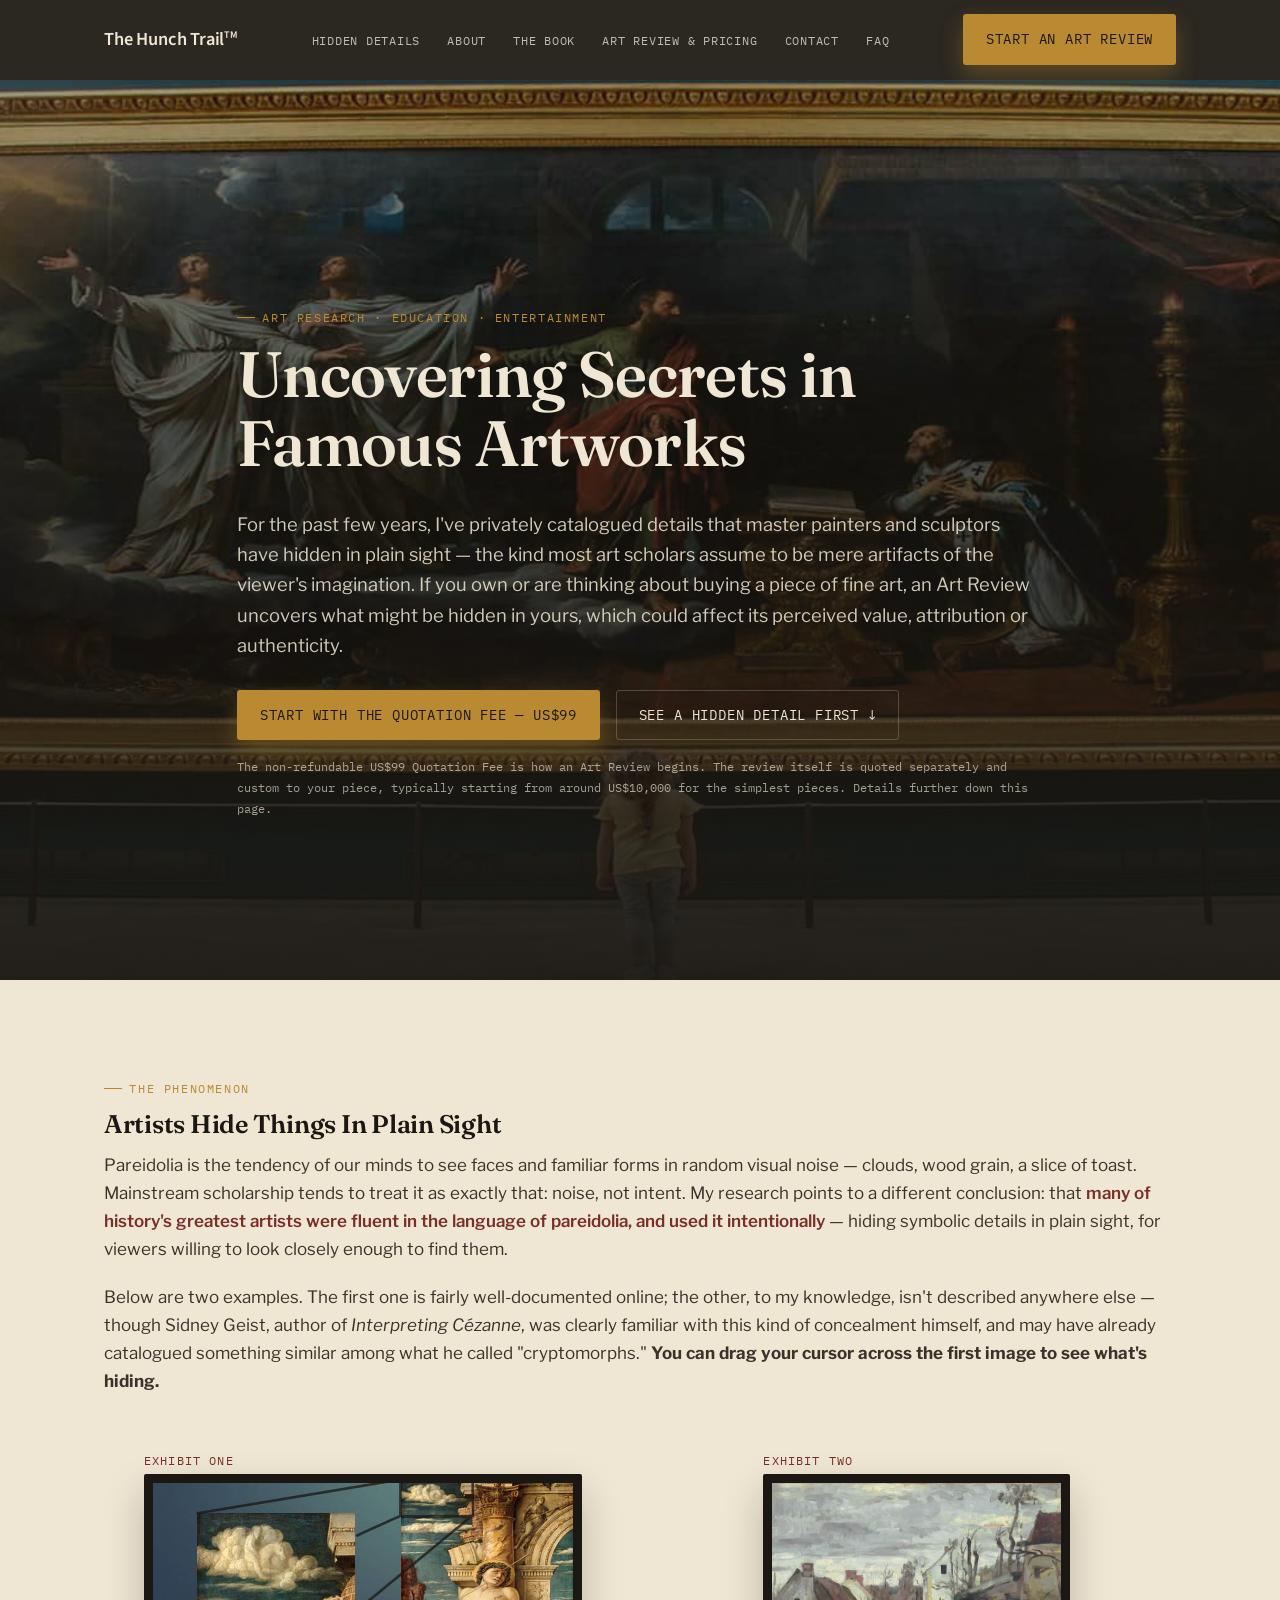
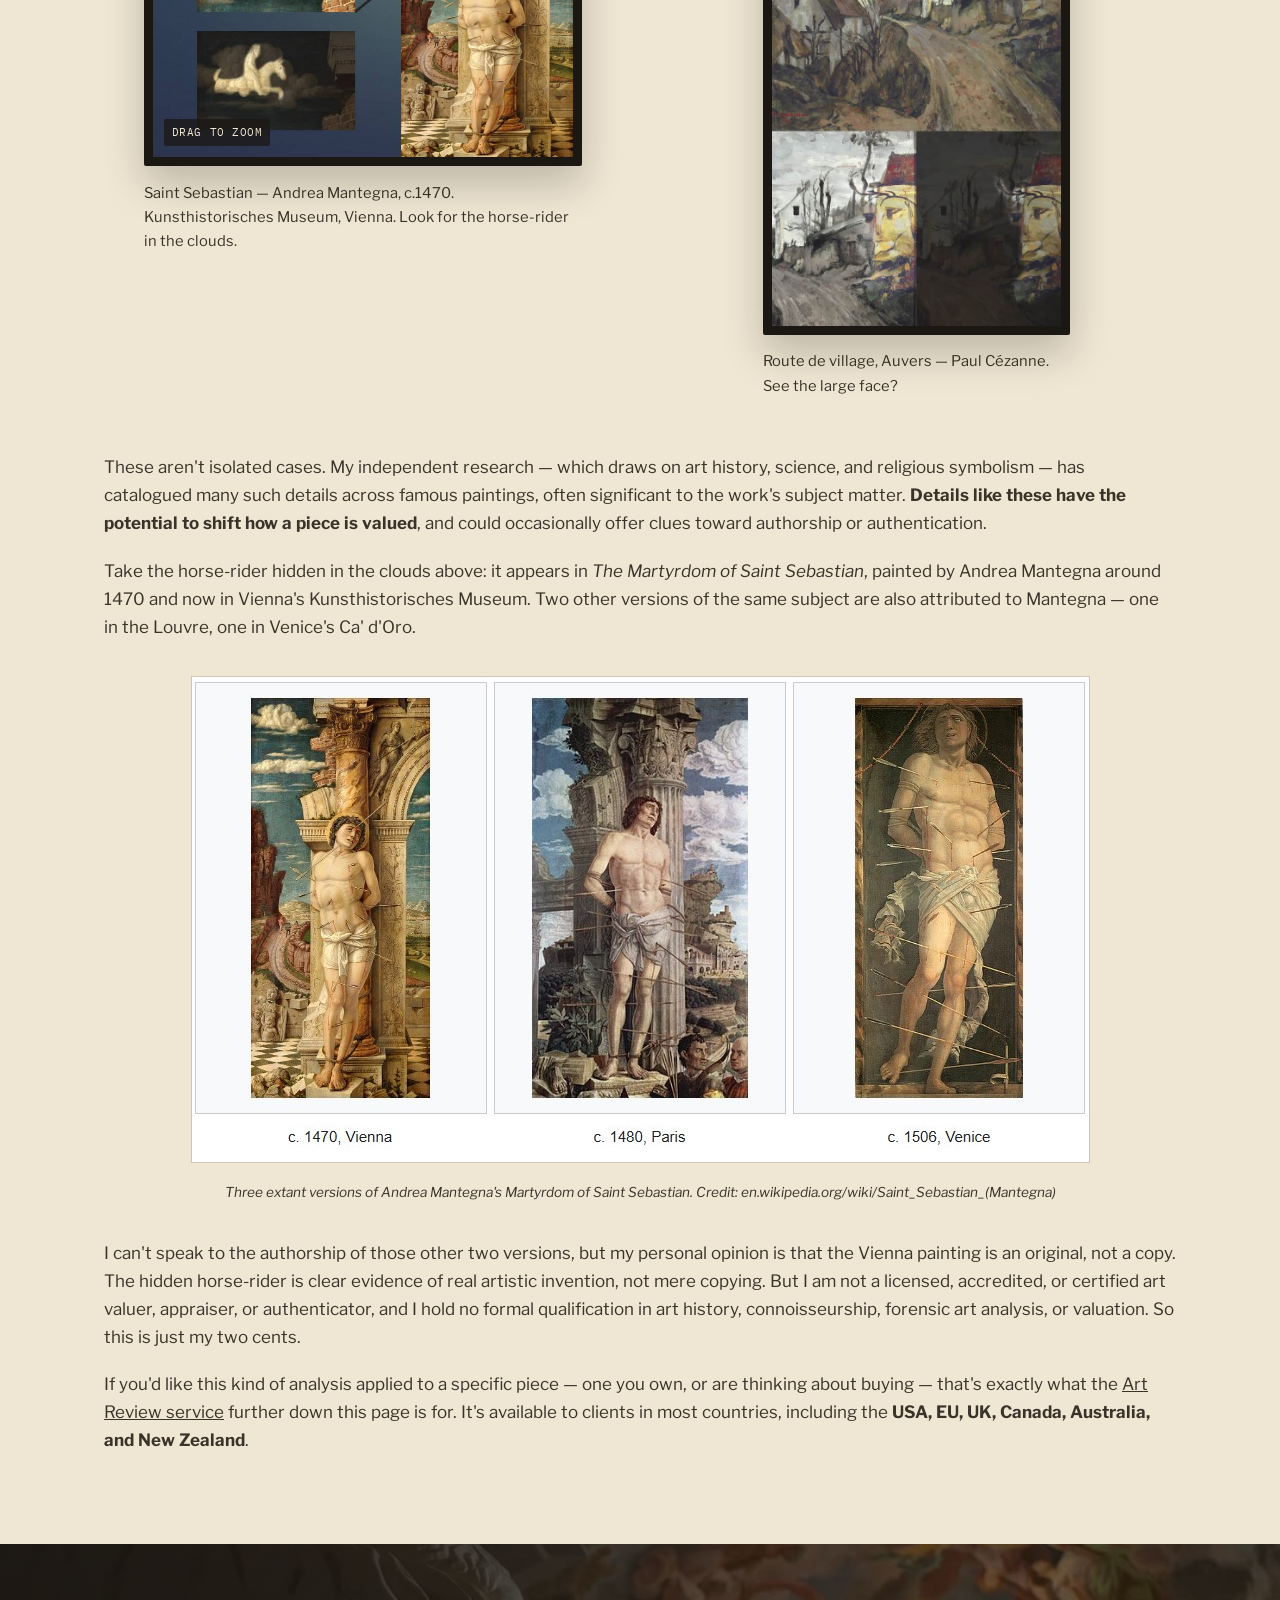
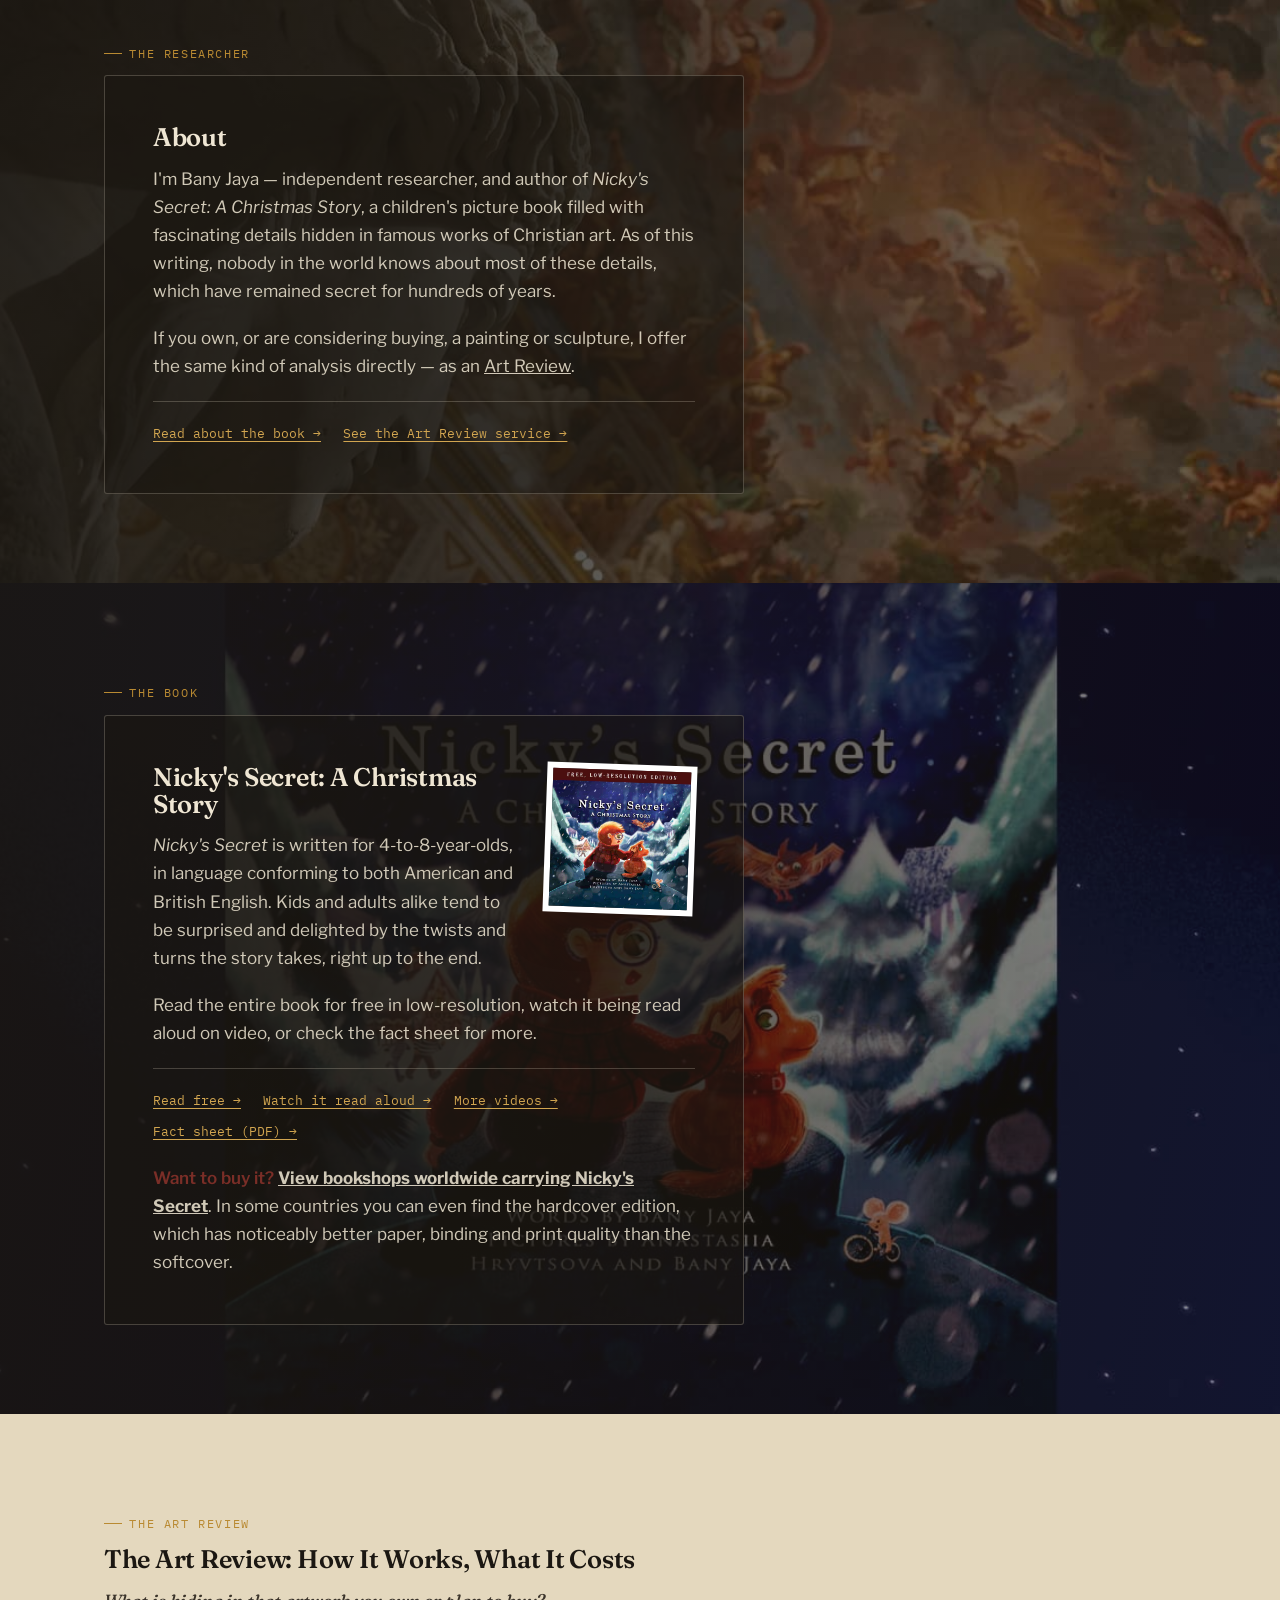
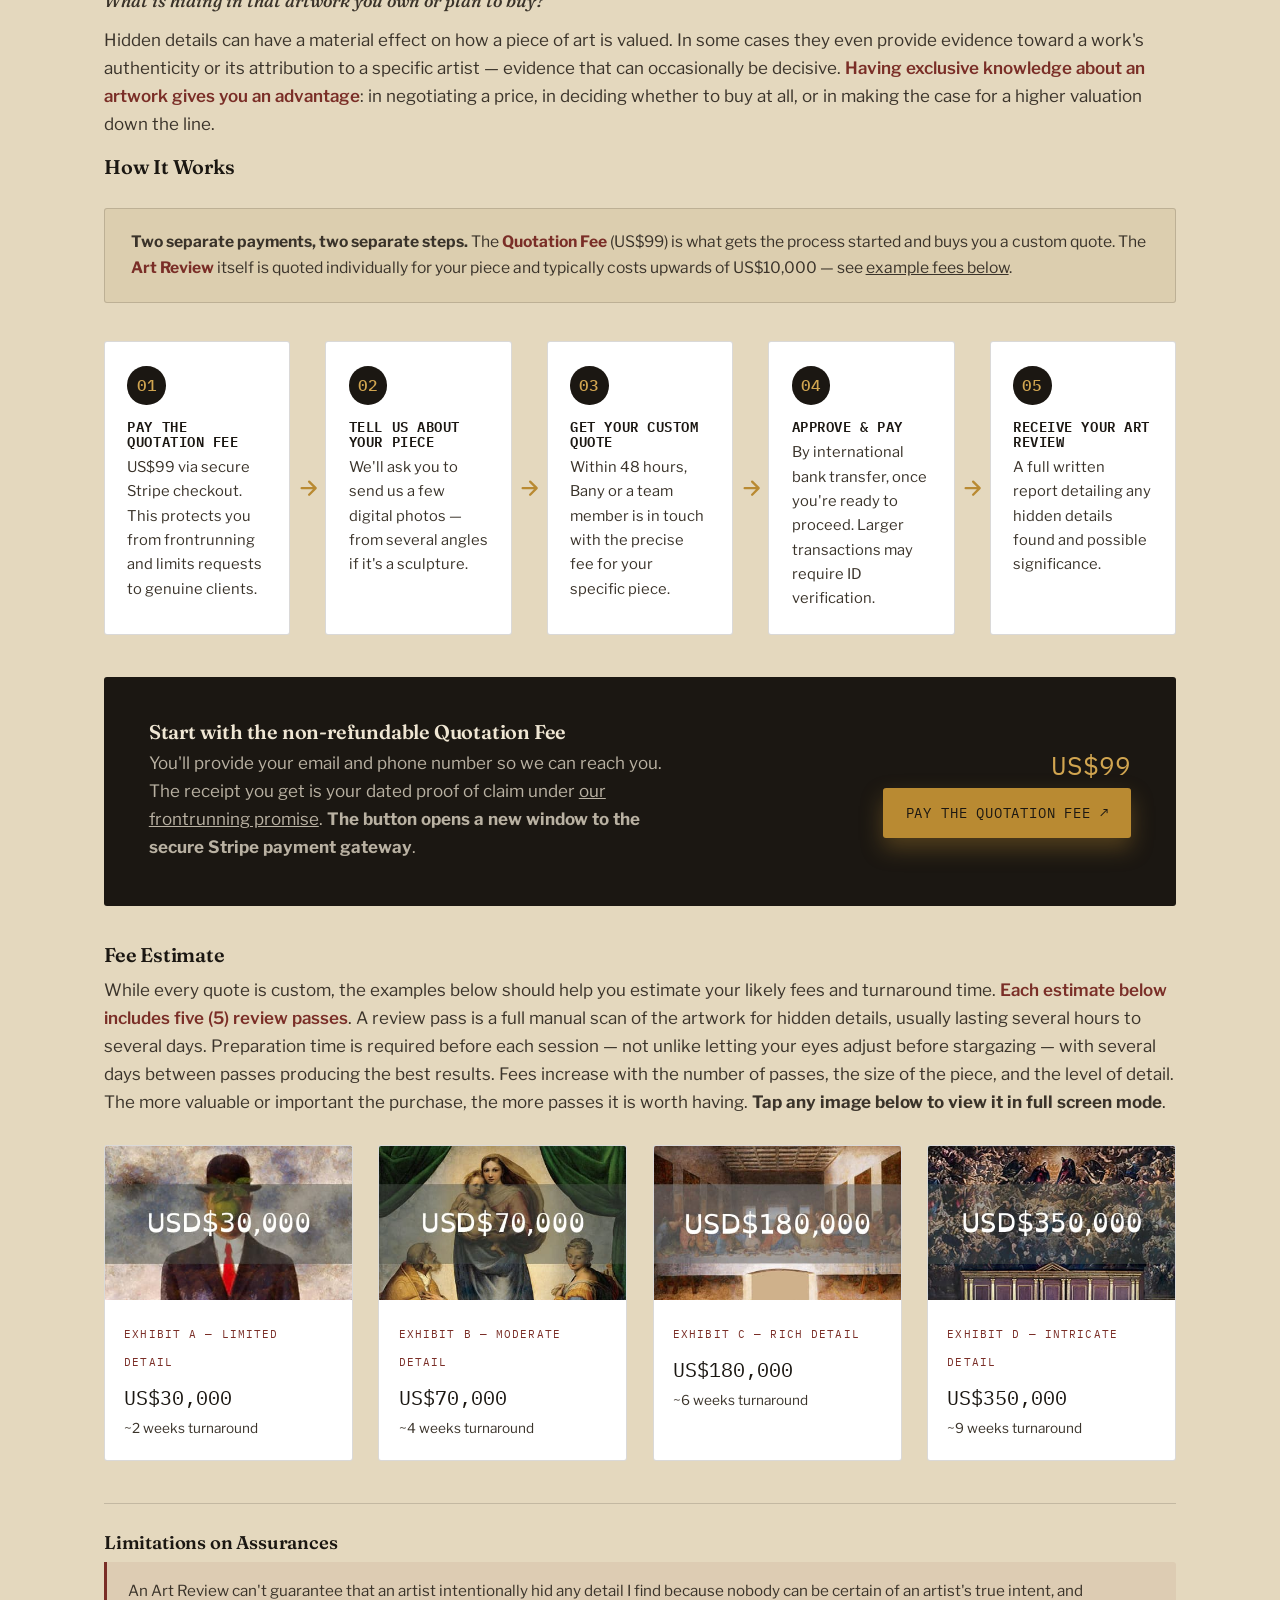
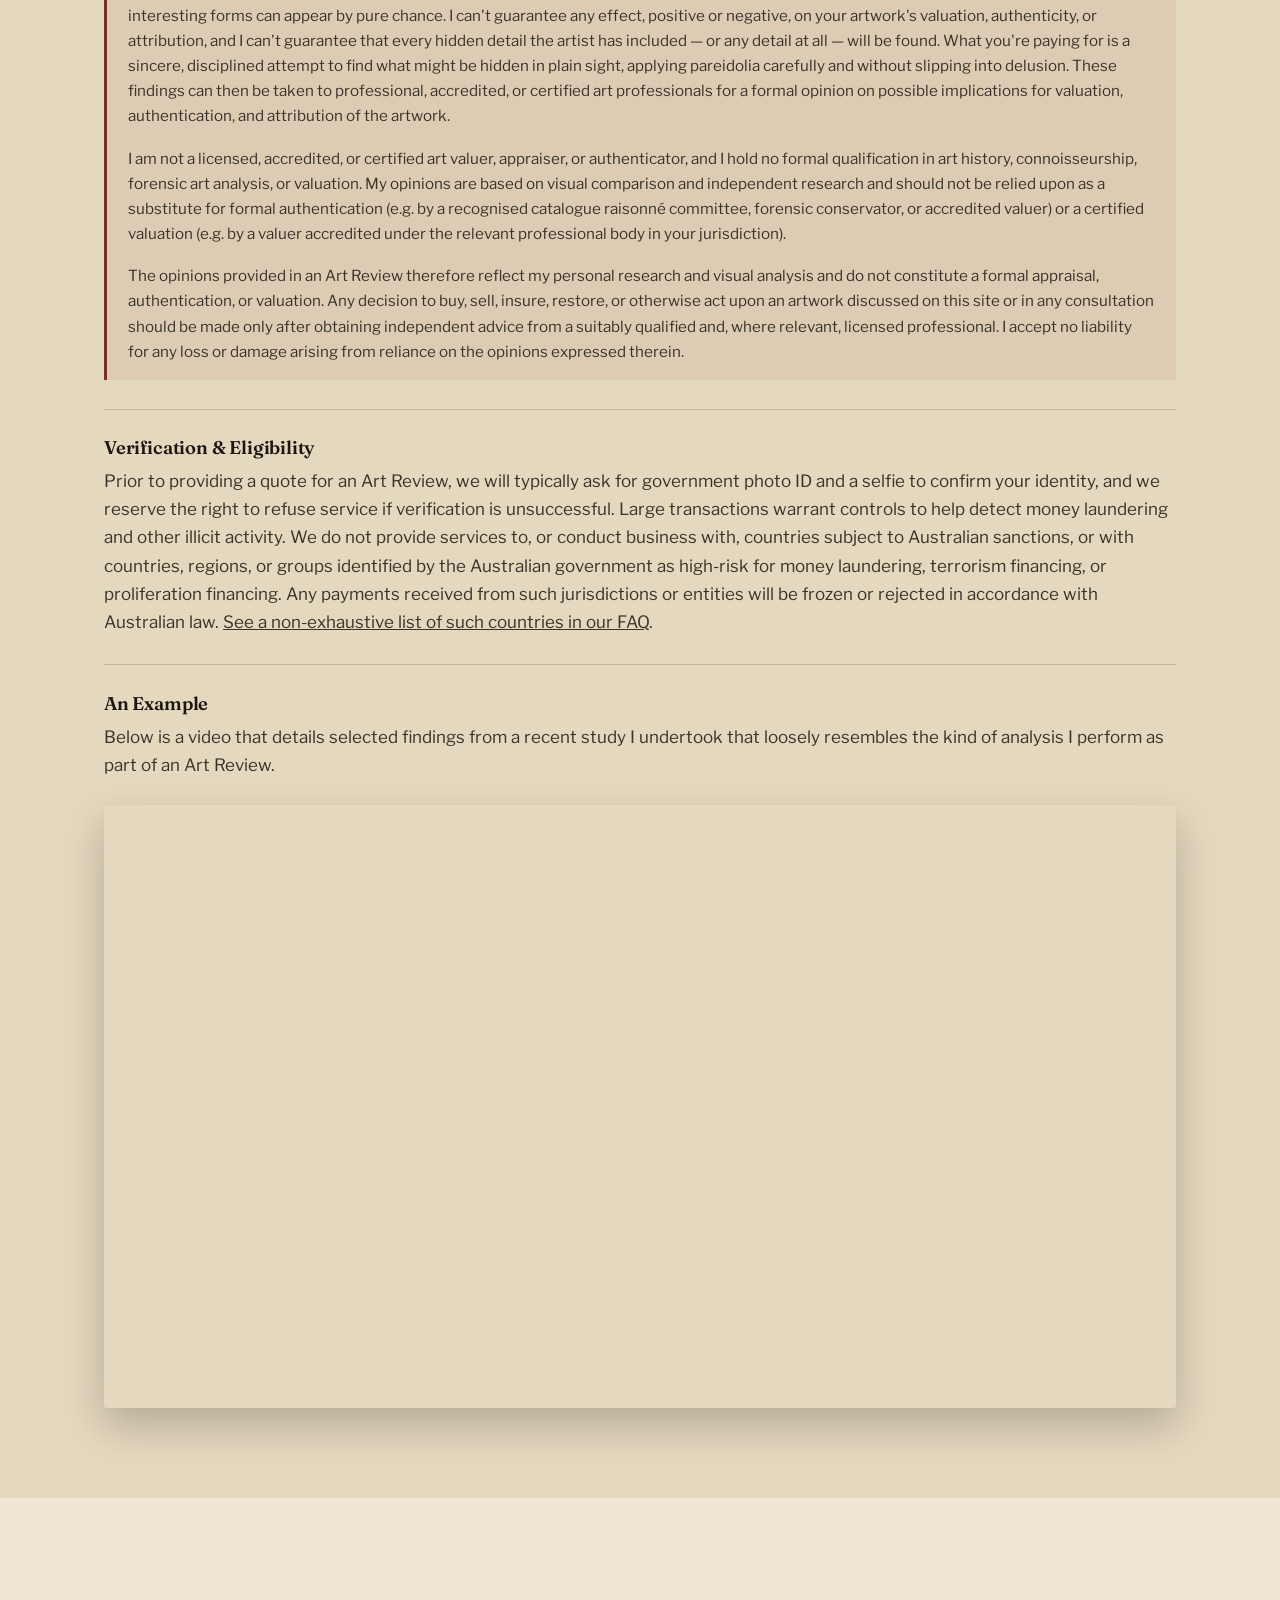
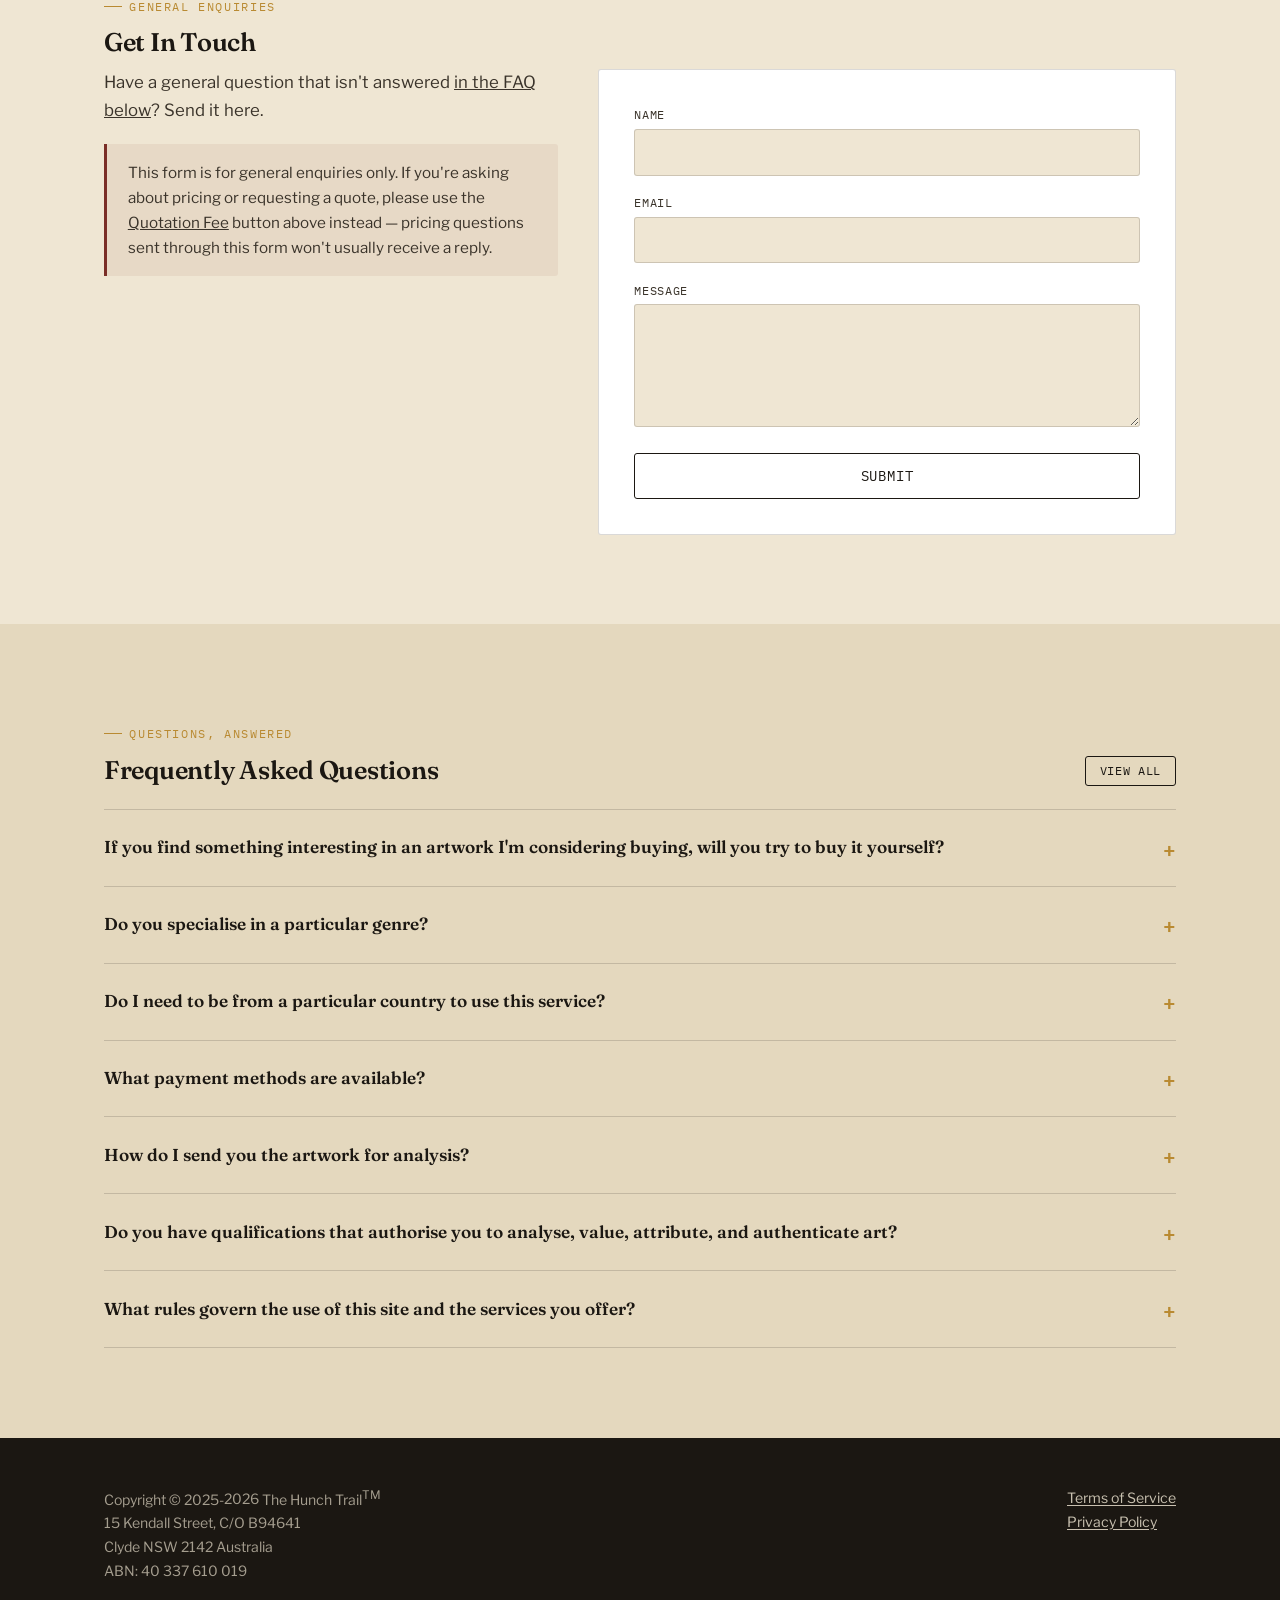
==== commit 5923fbab: "Add files via upload" ====
--- a/index.html
+++ b/index.html
@@ -524,7 +524,7 @@
 
 			<div class="legal-block reveal">
 				<h3>Verification &amp; Eligibility</h3>
-				<p class="text-columns">For larger transactions, we may ask for government photo ID and a selfie to confirm your identity, and we reserve the right to cancel a service if verification fails. We also can't do business with residents of countries sanctioned by the Australian government. <a href="#eligibility">See a non-exhaustive list in our FAQ</a>.</p>
+				<p class="text-columns">Prior to providing a quote for an Art Review, we will typically ask for government photo ID and a selfie to confirm your identity, and we reserve the right to refuse service if verification is unsuccessful. Large transactions warrant controls to help detect money laundering and other illicit activity. We do not provide services to, or conduct business with, countries subject to Australian sanctions, or with countries, regions, or groups identified by the Australian government as high-risk for money laundering, terrorism financing, or proliferation financing. Any payments received from such jurisdictions or entities will be frozen or rejected in accordance with Australian law. <a href="#eligibility">See a non-exhaustive list of such countries in our FAQ</a>.</p>
 			</div>
 
 			<div class="legal-block reveal">
@@ -588,13 +588,13 @@
 				<details class="faq-item" id="frontrunning">
 					<summary>If you find something interesting in an artwork I'm considering buying, will you try to buy it yourself?</summary>
 					<div class="faq-body">
-						<p>Absolutely not. For a period of five (5) years from the time you've paid the Quotation Fee, neither Bany, The Hunch Trail, nor any of its staff will pursue any transaction involving your artwork or disclose your name or the artwork's identity to any third party (unless you tell us to in writing). Your dated Quotation Fee receipt serves as proof of your prior claim. This is also why we don't begin any discussion with a prospective client, or wish to know the identity of the artwork, until after the Quotation Fee is paid.</p>
+						<p>Absolutely not. For a period of five (5) years from the time you've paid the Quotation Fee, neither Bany, The Hunch Trail, nor any of its staff will pursue any transaction involving your artwork, or, to the extent permitted by law, disclose your name or the artwork's identity to any third party except for the purposes of identity verification (unless you tell us to in writing). Your dated Quotation Fee receipt serves as proof of your prior claim. This is also why we don't begin any discussion with a prospective client, or wish to know the identity of the artwork, until after the Quotation Fee is paid.</p>
 					</div>
 				</details>
 				<details class="faq-item">
 					<summary>Do you specialise in a particular genre?</summary>
 					<div class="faq-body">
-						<p>Religious art is my preferred genre, and where I do my best work. It's the subject matter I find most engaging, and where I'm most likely to correctly identify intentional concealment by the artist.</p>
+						<p>Religious art is my preferred genre, and where I do my best work. It's the subject matter I find most engaging, and where I feel I am most likely to correctly identify intentional concealment by the artist.</p>
 					</div>
 				</details>
 				<details class="faq-item" id="eligibility">
@@ -612,7 +612,7 @@
 				<details class="faq-item">
 					<summary>How do I send you the artwork for analysis?</summary>
 					<div class="faq-body">
-						<p>When you pay the Quotation Fee, you'll provide your email address and phone number. Bany or a team member will then contact you to arrange the details. You'll send digital photos of the piece (several angles for sculpture) and some background, so we can prepare an accurate quote.</p>
+						<p>When you pay the Quotation Fee, you'll provide your email address and phone number on the payment form. Bany or a team member will then contact you to arrange submission of the artwork. You'll send digital photos of the piece (several angles for sculpture) and some background details, so we can prepare an accurate quote.</p>
 					</div>
 				</details>
 				<details class="faq-item">
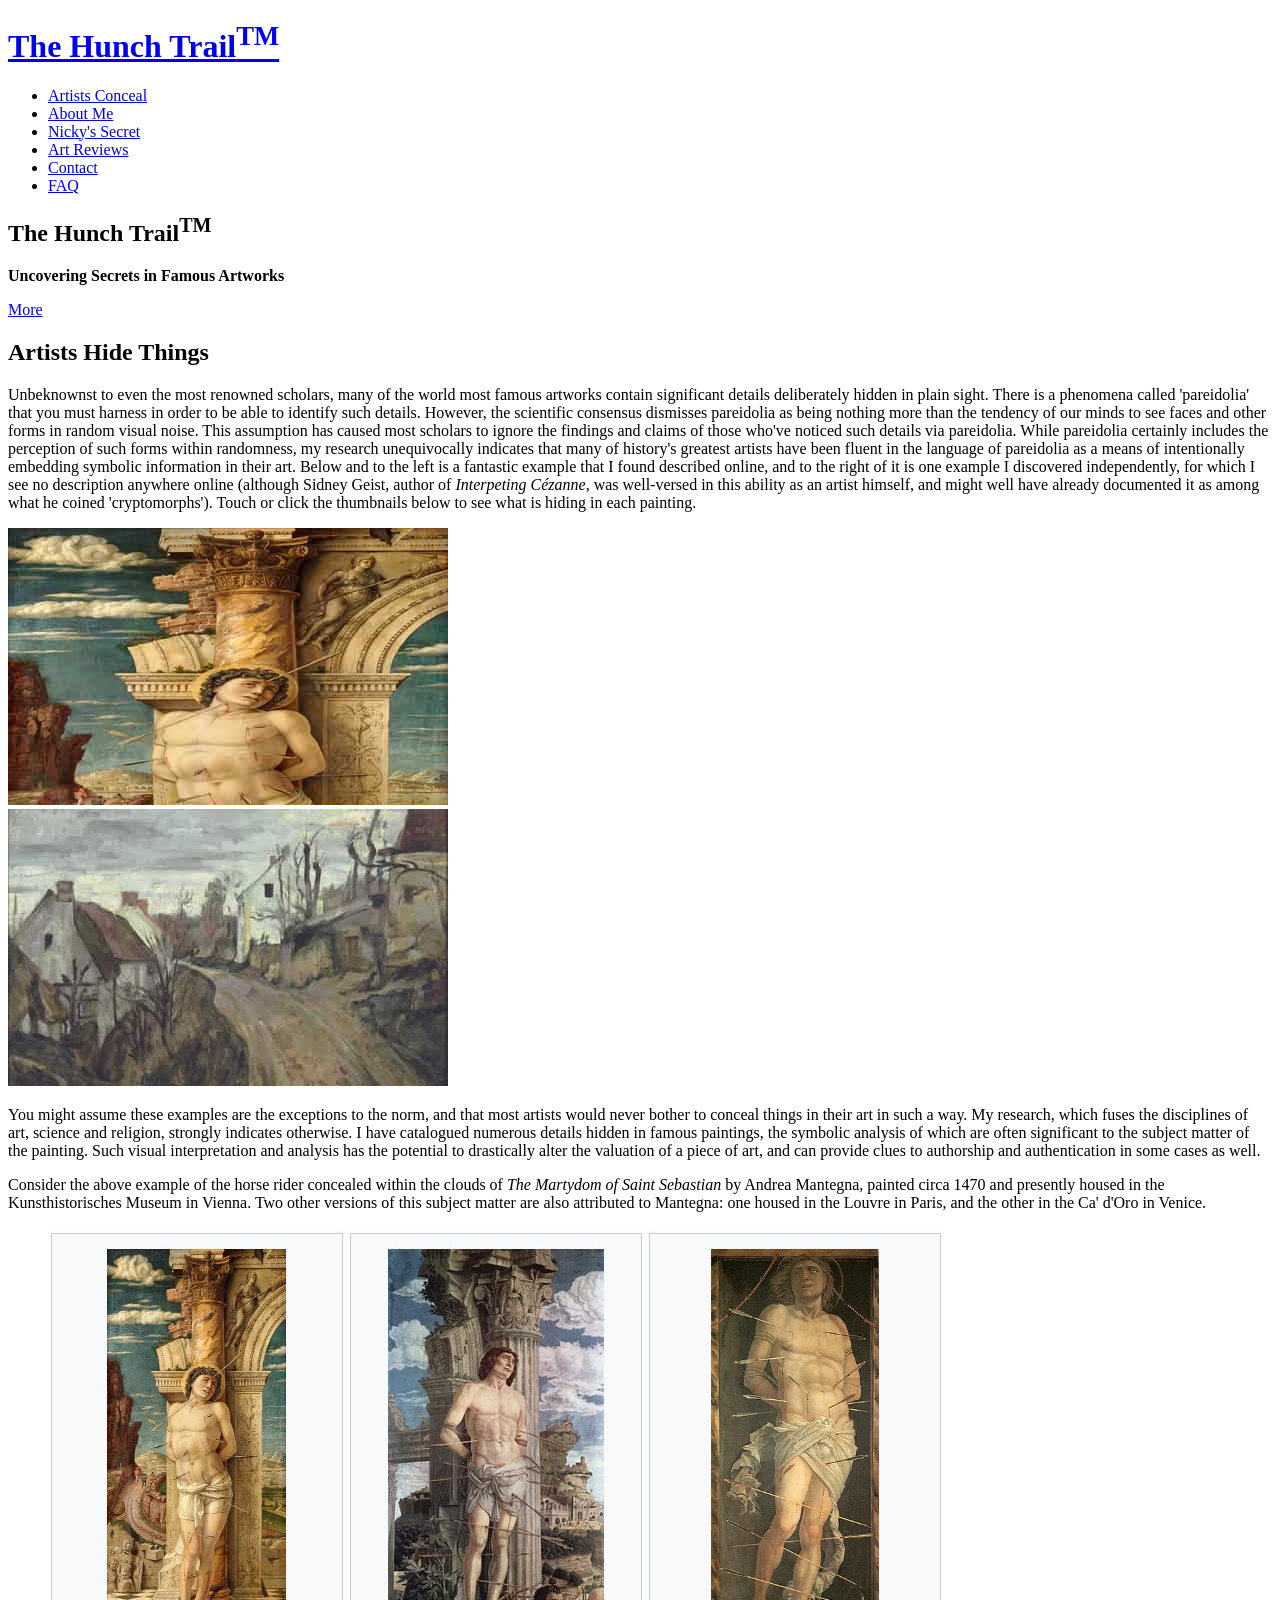
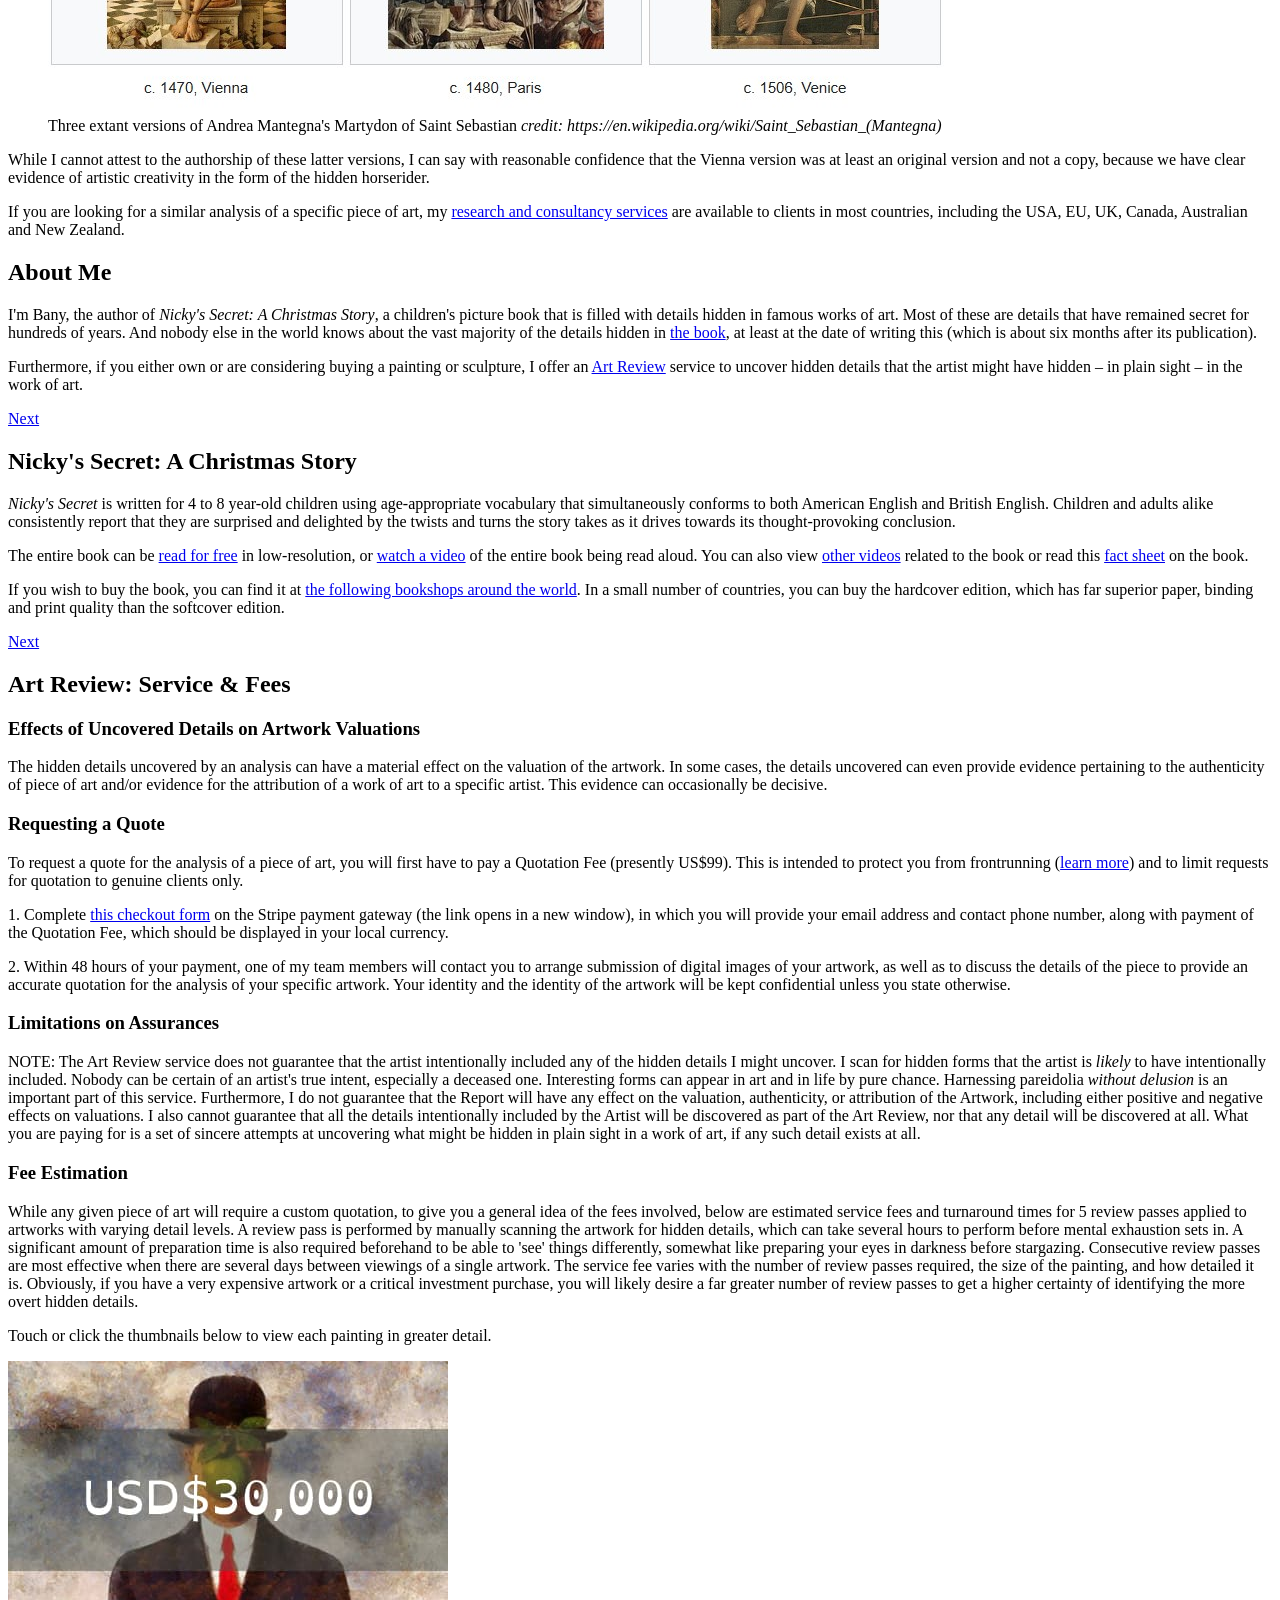
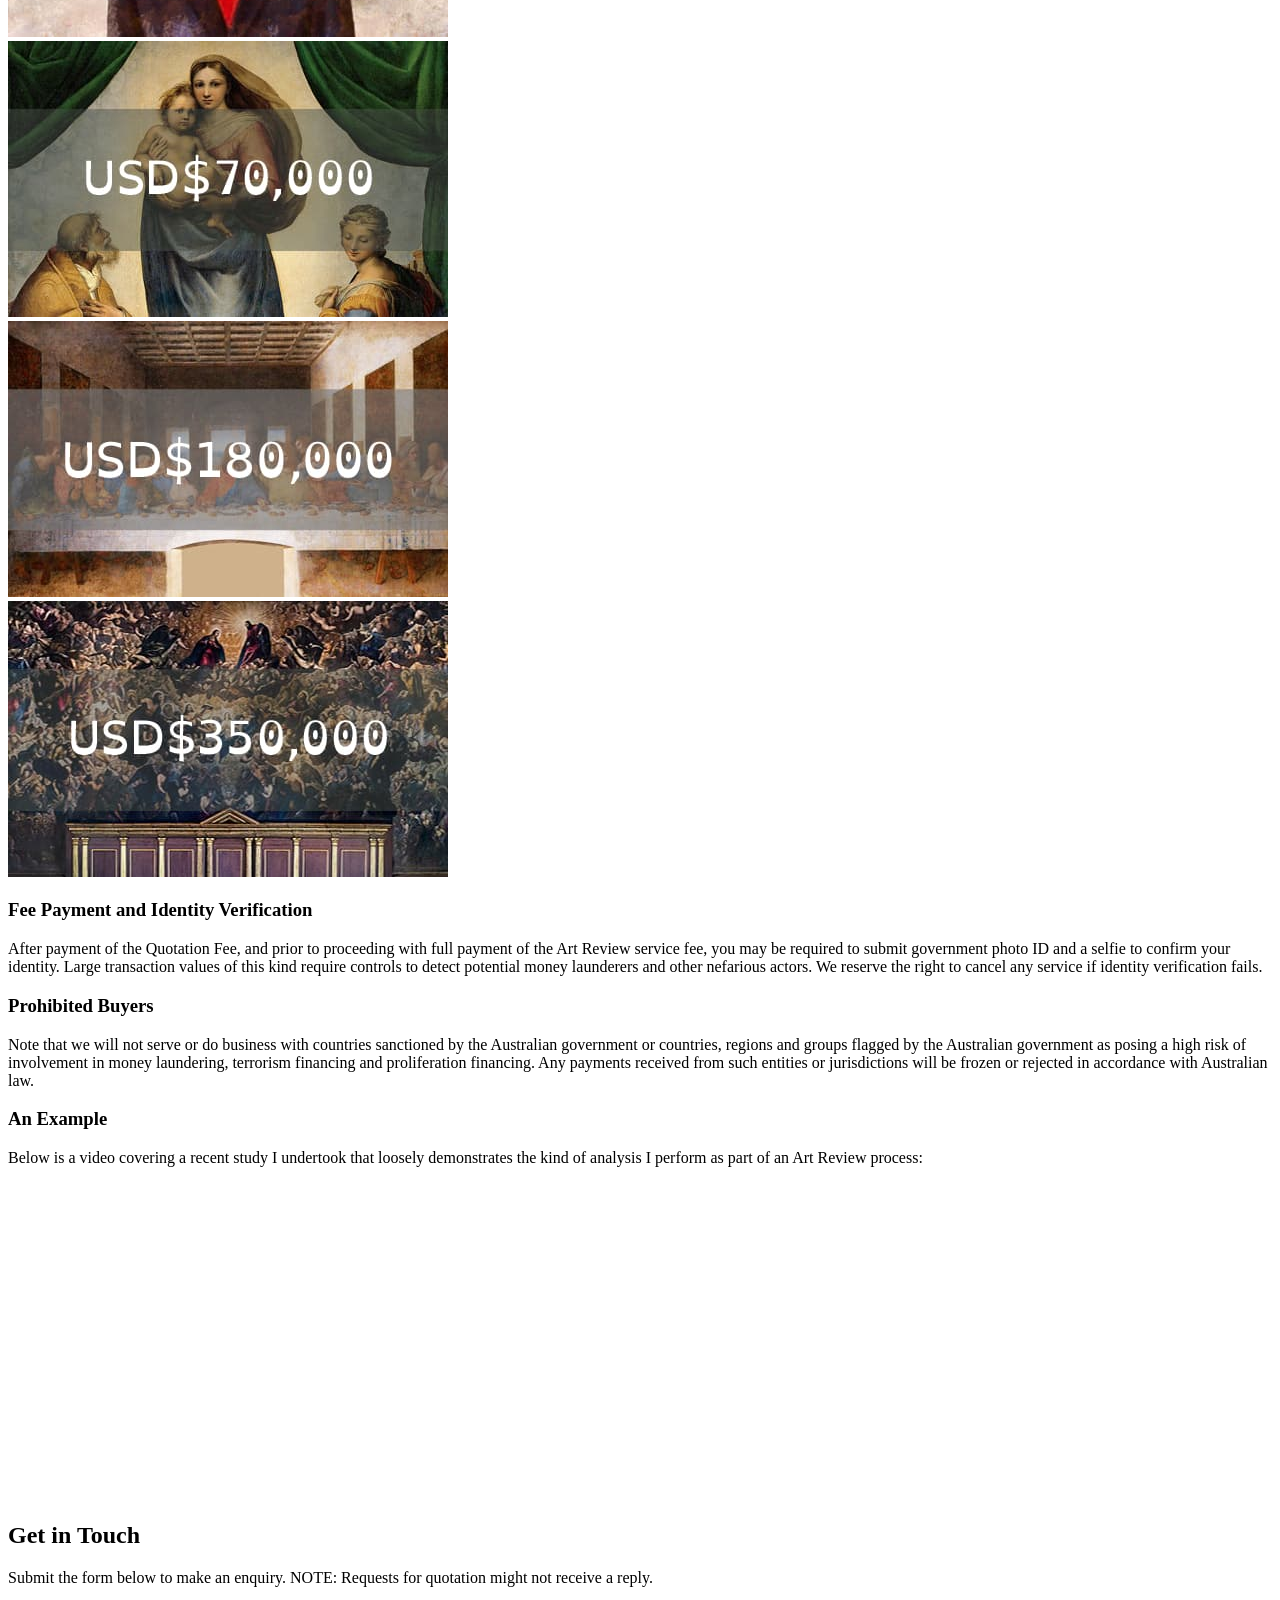
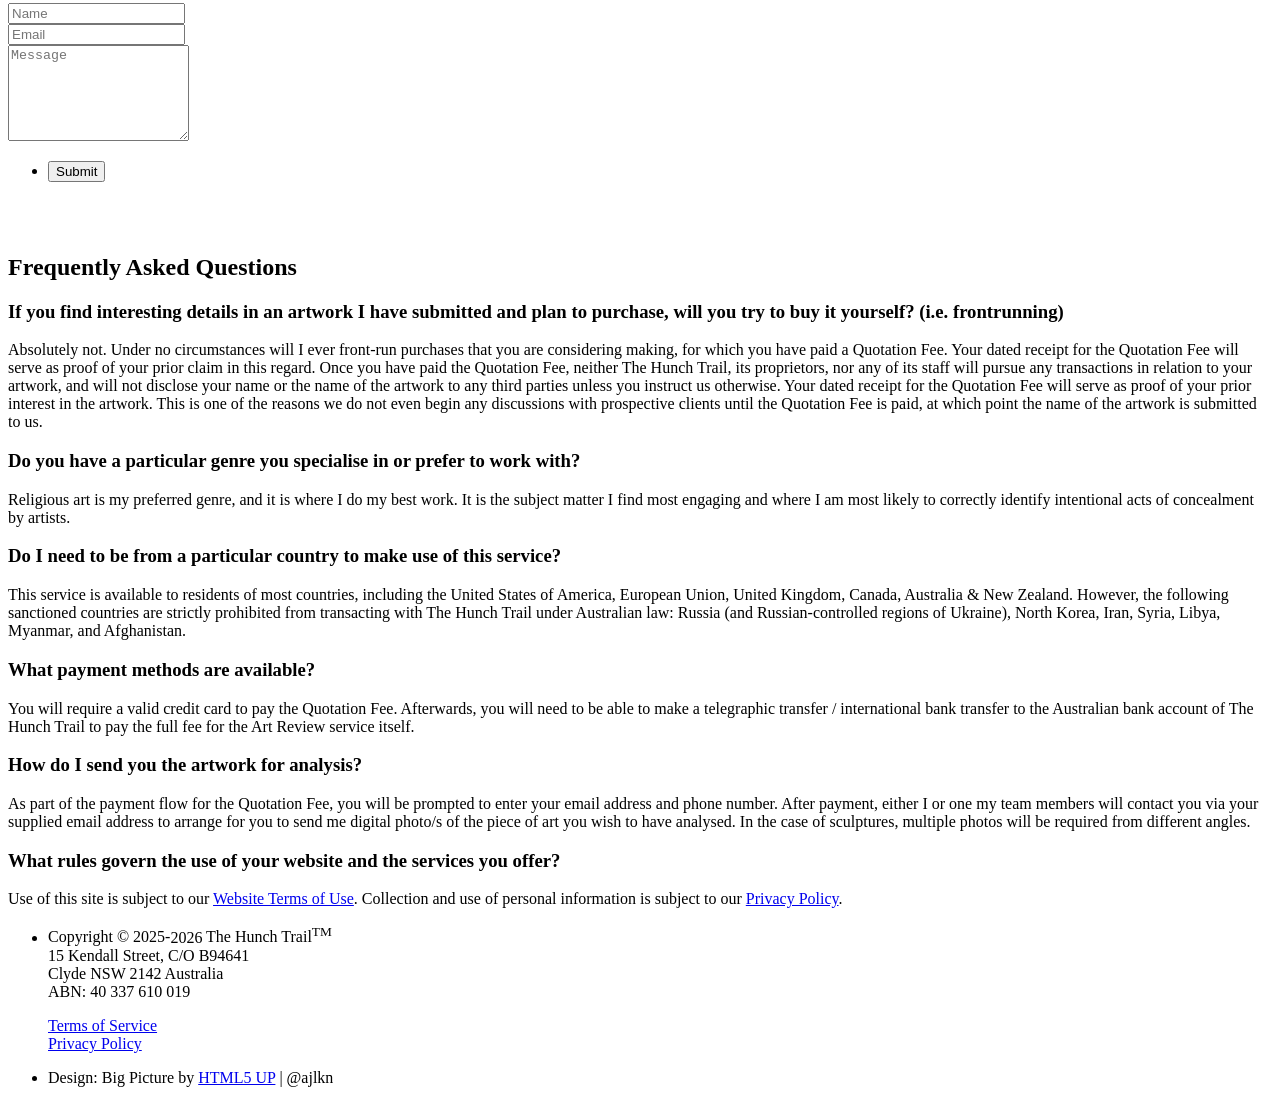
==== commit ef6f9649: "Add files via upload" ====
--- a/index.html
+++ b/index.html
@@ -1,860 +1,299 @@
-<!DOCTYPE html>
-<!-- ============================================================
-     AUTO-GENERATED FILE — DO NOT EDIT DIRECTLY.
-     This file is built by build.py from the templates in
-     src/ and partials/. Any changes made here will be lost
-     the next time build.py runs. To make a change:
-       - header/nav for the whole site  -> partials/header.html
-       - footer for the whole site       -> partials/footer.html
-       - this page's own content         -> src/index.html
-     Then re-run:  python build.py
-============================================================ -->
-<html lang="en">
-<head>
-<meta charset="utf-8" />
-<title>The Hunch Trail™ — Fine Art Analysis &amp; Hidden Details</title>
-<meta name="viewport" content="width=device-width, initial-scale=1" />
-<meta name="description" content="I uncover symbolic details hidden in famous paintings and sculpture. Request a professional Art Review to find out what might be hidden in a piece you own — or are considering buying." />
-<link rel="canonical" href="https://hunchtrail.com/" />
-
-<!-- Open Graph -->
-<meta property="og:type" content="website" />
-<meta property="og:title" content="The Hunch Trail™ — Hidden Details in Fine Art" />
-<meta property="og:description" content="I uncover symbolic details hidden in famous paintings and sculpture. Request a professional Art Review to find out what might be hidden in your piece." />
-<meta property="og:url" content="https://hunchtrail.com/" />
-<meta property="og:image" content="https://hunchtrail.com/images/intro.jpg" />
-
-<link rel="preconnect" href="https://fonts.googleapis.com">
-<link rel="preconnect" href="https://fonts.gstatic.com" crossorigin>
-<link href="https://fonts.googleapis.com/css2?family=Fraunces:opsz,wght@9..144,300..900&family=Libre+Franklin:wght@300;400;500;600;700&family=IBM+Plex+Mono:wght@400;500&family=Source+Sans+Pro:wght@400;600;700&display=swap" rel="stylesheet">
-
-<link rel="stylesheet" href="assets/css/hunch-theme.css">
-<style>
-/* Page-specific styles for the homepage only.
-   Shared tokens, reset, header, footer, buttons and utility
-   classes live in assets/css/hunch-theme.css. */
-/* ============================================================
-   HERO
-============================================================ */
-#hero{position:relative;min-height:92vh;display:flex;align-items:flex-end;color:var(--parchment);background:linear-gradient(180deg,rgba(27,23,18,.42) 0%,rgba(27,23,18,.72) 62%,rgba(27,23,18,.94) 100%),url("images/intro.jpg") center 22%/cover no-repeat;}
-#hero .wrap{padding-bottom:clamp(2.5rem,6vw,4.5rem);padding-top:8rem;}
-#hero h1{font-size:clamp(2rem,5vw,4.2rem);max-width:16ch;color:var(--parchment);}
-#hero .lede{color:rgba(239,230,211,0.86);font-size:1.15rem;}
-.hero-ctas{display:flex;flex-wrap:wrap;gap:1rem;margin-top:1.8rem;align-items:center;}
-.hero-note{font-family:var(--font-mono);font-size:.78rem;color:rgba(239,230,211,0.66);margin-top:1rem;max-width:46ch;}
-/* Item: below ~417px, the primary CTA's label ("Start with the Quotation
-   Fee — US$99") is wider than the screen, and .btn's site-wide
-   white-space:nowrap stops it shrinking — the whole hero was overflowing
-   horizontally as a result. Letting hero buttons wrap their own text (with a
-   tighter line-height, since body's 1.65 would look too loose across two
-   lines) keeps every button on-screen at any width without touching the
-   nowrap behaviour .btn relies on everywhere else on the site. */
-@media (max-width:420px){
-	.hero-ctas .btn{white-space:normal;text-align:center;line-height:1.3;}
-}
-
-/* ============================================================
-   CASE FILE CARD (About / Book sections over photo bg)
-============================================================ */
-.photo-section{position:relative;color:var(--parchment);background-size:cover;background-position:center;}
-.photo-section::before{content:"";position:absolute;inset:0;background:linear-gradient(100deg,rgba(27,23,18,.92) 0%,rgba(27,23,18,.78) 40%,rgba(27,23,18,.42) 100%);}
-.photo-section .wrap{position:relative;}
-.case-card{max-width:640px;background:rgba(27,23,18,0.55);border:1px solid var(--line-dark);border-radius:var(--radius);padding:clamp(1.8rem,4vw,3rem);position:relative;}
-.case-card p{color:rgba(239,230,211,0.86);}
-.case-card h2{color:var(--parchment);}
-.case-links{display:flex;flex-wrap:wrap;gap:.6rem 1.4rem;margin-top:1.3rem;padding-top:1.3rem;border-top:1px solid var(--line-dark);}
-.case-links a{font-family:var(--font-mono);font-size:.82rem;text-decoration:underline;text-underline-offset:3px;color:var(--gold-light);}
-.book-cover{width:150px;box-shadow:var(--shadow);border:6px solid var(--white);float:right;margin:0 0 1.2rem 1.4rem;transform:rotate(2deg);}
-@media (max-width:640px){ .book-cover{width:110px;margin:0 0 1rem 1rem;} }
-
-/* ============================================================
-   PROOF / LOUPE GALLERY
-============================================================ */
-.proof-grid{display:grid;grid-template-columns:repeat(auto-fit,minmax(min(280px,100%),1fr));gap:2.2rem;margin:2.4rem 0;}
-/* Item: Exhibit Two's image is portrait (685:1030) where Exhibit One's is
-   landscape (800:534). At equal grid-column widths that makes Exhibit Two
-   roughly twice as tall, leaving a large blank gap below Exhibit One's
-   shorter card. Shrinking Exhibit Two ~30% narrower (its aspect-ratio keeps
-   the height proportional) closes most of that gap. 644px matches the exact
-   width where repeat(auto-fit, minmax(280px,1fr)) above switches the grid
-   from one stacked column to two side-by-side columns — below it, both
-   exhibits are full-width and this override should not apply. */
-@media (min-width:644px){
-	/* Item 1: centre the narrowed Exhibit Two image within its grid
-	   column (it was previously flush against the column's left edge,
-	   which now reads as off-balance against Exhibit One filling its
-	   own column edge-to-edge). */
-	.exhibit-two-frame{max-width:70%;margin:0 auto;}
-	/* Item 1: the caption previously spanned the full grid column,
-	   wider than the image above it, so its edges didn't line up with
-	   the image. Matching its width to the image (and centering it the
-	   same way) makes the caption's left/right edges align with the
-	   image's edges. */
-	.exhibit-two-caption{max-width:70%;margin:0 auto;}
-	/* Item 2 (round 3): the "Exhibit Two" tag sits above the narrowed,
-	   centred image, but the tag itself was never narrowed or centred,
-	   so it stayed flush with the grid column's left edge while the
-	   image sat 15% of the column's width to the right of it (half of
-	   the 30% removed above). Applying the exact same max-width/margin
-	   pair used for the image and caption makes the tag's own box match
-	   their box, which puts its left-aligned text flush with the
-	   image's left edge instead. Deliberately the same 644px breakpoint
-	   as the rules above (not a separately-measured value) — the
-	   misalignment only exists because those rules narrow the image at
-	   this breakpoint, so the fix has to switch on at exactly the same
-	   point or a gap opens up between them again. */
-	.exhibit-two-tag{max-width:70%;margin:0 auto;}
-}
-.proof-item figcaption{margin-top:.9rem;font-size:.92rem;color:var(--ink-soft);}
-.proof-item .exhibit-tag{display:block;font-family:var(--font-mono);font-size:.72rem;letter-spacing:.1em;text-transform:uppercase;color:var(--oxblood);margin-bottom:.35em;}
-.loupe-frame{position:relative;overflow:hidden;border:9px solid var(--ink);border-radius:2px;box-shadow:var(--shadow);background:#000;touch-action:none;}
-.loupe-frame img{width:100%;height:100%;object-fit:cover;user-select:none;-webkit-user-drag:none;}
-.loupe-active:hover{cursor:none;}
-@media (hover:none){ .loupe-frame:hover{cursor:default;} }
-.loupe-lens{position:absolute;display:none;width:170px;height:170px;border-radius:50%;border:3px solid var(--gold);box-shadow:0 10px 30px rgba(0,0,0,.45),inset 0 0 0 2px rgba(255,255,255,.5);pointer-events:none;background-repeat:no-repeat;z-index:2;}
-@media (max-width:600px){ .loupe-lens{width:130px;height:130px;} }
-.loupe-hint{position:absolute;bottom:.7rem;left:.7rem;background:rgba(27,23,18,.72);color:var(--parchment);font-family:var(--font-mono);font-size:.68rem;letter-spacing:.05em;text-transform:uppercase;padding:.4em .7em;border-radius:2px;pointer-events:none;transition:opacity .3s;}
-.loupe-frame.is-active .loupe-hint{opacity:0;}
-/* Item 4 (round 3): the .expand-btn fullscreen-icon button (formerly
-   present on both Exhibit One and Exhibit Two) has been removed from
-   the markup below at the user's request, so its CSS is removed here
-   too rather than left as dead weight nothing on the page uses. */
-
-/* Item 4: two copies of each instruction are in the markup — one written
-   for a mouse ("cursor" / "drag to zoom"), one for touch ("finger" /
-   "touch to zoom") — and CSS shows only the one that matches the device,
-   using the same hover/pointer test the magnifier script itself uses.
-   This is done in CSS (not JS) so the correct wording is present from
-   first paint, with no flash of the wrong text. */
-@media (hover:hover) and (pointer:fine){
-	.hint-touch, .instruction-touch{ display:none; }
-}
-@media not all and (hover:hover) and (pointer:fine){
-	.hint-mouse, .instruction-mouse{ display:none; }
-}
-
-/* Item 1: now that the surrounding paragraphs extend full-width, this
-   fixed-size (897px) image looked left-stranded with empty space only
-   on its right. text-align:center centers the image (the button
-   wrapping it becomes an inline element via all:unset) and also
-   centers the caption text beneath it. */
-figure.mantegna-fig{margin:2.2rem 0;text-align:center;}
-figure.mantegna-fig img{border:1px solid var(--line);cursor:zoom-in;}
-figure.mantegna-fig figcaption{font-size:.85rem;color:var(--ink-soft);margin-top:.6rem;font-style:italic;}
-
-/* ============================================================
-   FILE 04 — WORK / PRICING
-============================================================ */
-.price-note{background:var(--parchment-deep);border:1px solid var(--line);border-radius:var(--radius);padding:1.3rem 1.6rem;font-size:.98rem;margin:1.8rem 0 2.4rem;}
-.price-note strong{color:var(--oxblood);}
-
-.question-line{font-family:var(--font-display);font-style:italic;font-weight:500;font-size:clamp(1rem,2.2vw,1.1rem);max-width:40ch;margin-bottom:.6em;}
-
-.steps{display:flex;flex-wrap:wrap;align-items:stretch;margin:2rem 0 2.6rem;counter-reset:step;}
-.step{background:var(--white);border:1px solid var(--line);border-radius:var(--radius);padding:1.5rem 1.4rem;position:relative;flex:1 1 170px;}
-.step-arrow{flex:0 0 auto;display:flex;align-items:center;justify-content:center;width:2.2rem;color:var(--gold);font-size:1.5rem;line-height:1;}
-.step-arrow svg{width:1.4rem;height:1.4rem;display:block;}
-.step-num{font-family:var(--font-mono);font-weight:500;font-size:1rem;width:2.4rem;height:2.4rem;border-radius:50%;background:var(--ink);color:var(--gold-light);display:flex;align-items:center;justify-content:center;margin-bottom:.9rem;}
-.step h4{font-family:var(--font-mono);text-transform:uppercase;font-size:.85rem;letter-spacing:.04em;color:var(--ink);margin-bottom:.5em;}
-@media (max-width:760px){
-	.steps{flex-direction:column;}
-	.step{flex:1 1 auto;width:100%;}
-	.step-arrow{width:100%;padding:.2rem 0;}
-	.step-arrow svg{transform:rotate(90deg);}
-}
-.step p{font-size:.92rem;color:var(--ink-soft);}
-
-/* Item 6: between roughly 760px and 1060px, the 5 steps + 4 arrows no
-   longer fit on one line and wrap onto two rows. There's no gap
-   property on .steps, so the only "gap" that exists is the horizontal
-   one created by each .step-arrow's own width (2.2rem) sitting between
-   step boxes — the second row had nothing playing that role vertically
-   and sat flush against the first. Giving every child a matching
-   2.2rem top margin reproduces that same spacing between rows, and
-   pulling the container itself up by the same amount cancels the
-   unwanted extra margin this would otherwise add above the very first
-   row. Deliberately done with margin rather than flexbox's `gap`
-   property, which had inconsistent support on older Safari versions —
-   margin works everywhere. Scoped narrowly so it doesn't touch the
-   single-column phone layout below 760px (which already has its own
-   spacing) or the single-row layout above 1060px (where it would be
-   harmless but simply unused). */
-@media (min-width:761px) and (max-width:1060px){
-	.steps{margin-top:-0.2rem;}
-	.steps > .step,
-	.steps > .step-arrow{margin-top:2.2rem;}
-}
-
-/* Item 3: compact 3-step summary of the $99 -> quote -> approve
-   funnel, placed right where the price is introduced. Deliberately
-   smaller and plainer than the 5-step "How It Works" walkthrough below
-   it — this is a quick at-a-glance reassurance about total commitment,
-   not the operating instructions, so it borrows the same numbered-
-   circle language as .step-num without duplicating that component's
-   larger card/paragraph layout wholesale. */
-.funnel{display:flex;flex-wrap:wrap;align-items:center;justify-content:center;gap:.6rem 1rem;margin:0 0 2.2rem;padding:1.2rem 1rem;background:var(--white);border:1px solid var(--line);border-radius:var(--radius);}
-.funnel-step{display:flex;align-items:center;gap:.6rem;}
-.funnel-step-num{font-family:var(--font-mono);font-weight:500;font-size:.85rem;width:1.9rem;height:1.9rem;flex:0 0 auto;border-radius:50%;background:var(--ink);color:var(--gold-light);display:flex;align-items:center;justify-content:center;line-height:1;}
-.funnel-step-label{font-family:var(--font-mono);font-size:.82rem;text-transform:uppercase;letter-spacing:.03em;color:var(--ink);}
-.funnel-arrow{flex:0 0 auto;width:1.1rem;height:1.1rem;color:var(--gold);}
-.funnel-arrow svg{width:100%;height:100%;display:block;}
-/* Below ~500px the three steps and their arrows no longer fit on one
-   line — stack them instead of shrinking already-small text further. */
-@media (max-width:500px){
-	.funnel{flex-direction:column;}
-	.funnel-arrow{transform:rotate(90deg);}
-}
-
-.cta-panel{background:var(--ink);color:var(--parchment);border-radius:var(--radius);padding:clamp(1.8rem,4vw,2.8rem);display:flex;flex-wrap:wrap;gap:1.6rem 2.4rem;align-items:center;justify-content:space-between;margin:2.4rem 0;}
-.cta-panel h3{color:var(--parchment);margin-bottom:.3em;}
-.cta-panel .price{font-family:var(--font-mono);color:var(--gold-light);font-size:1.6rem;}
-.cta-panel p{color:rgba(239,230,211,0.75);max-width:44ch;}
-/* Item 5: on the smallest phone screens there isn't quite enough room for
-   the button's full label plus arrow glyph on one line at full size, which
-   otherwise wraps the arrow onto its own line and inflates the box height.
-   Shrinking the button (font, padding, letter-spacing) here — combined
-   with white-space:nowrap on .btn above — keeps it on a single line. */
-@media (max-width:420px){
-	.cta-panel .price{font-size:1.3rem;}
-	.cta-panel .btn{font-size:.72rem;padding-left:1.2em;padding-right:1.2em;letter-spacing:.03em;}
-}
-
-.exhibit-grid{display:grid;grid-template-columns:repeat(auto-fit,minmax(220px,1fr));gap:1.6rem;margin:1.8rem 0 2.6rem;}
-.exhibit-card{background:var(--white);border:1px solid var(--line);border-radius:var(--radius);overflow:hidden;transition:transform .18s var(--ease),box-shadow .18s var(--ease);}
-.exhibit-card:hover{transform:translateY(-4px);box-shadow:var(--shadow);}
-.exhibit-card button{all:unset;display:block;width:100%;cursor:zoom-in;}
-.exhibit-card img{width:100%;aspect-ratio:8/5;object-fit:cover;}
-.exhibit-body{padding:1.1rem 1.2rem 1.3rem;}
-.exhibit-tag2{font-family:var(--font-mono);font-size:.7rem;letter-spacing:.1em;text-transform:uppercase;color:var(--oxblood);}
-.exhibit-price{font-family:var(--font-mono);font-size:1.25rem;color:var(--ink);margin:.35em 0 .15em;}
-.exhibit-turn{font-size:.85rem;color:var(--ink-soft);}
-
-.legal-block{border-top:1px solid var(--line);padding-top:1.8rem;margin-top:1.8rem;}
-.legal-block h3{font-size:1.15rem;}
-.legal-block + .legal-block{margin-top:1.8rem;}
-.note-callout{background:rgba(122,46,39,0.07);border-left:3px solid var(--oxblood);padding:1rem 1.3rem;border-radius:0 var(--radius) var(--radius) 0;font-size:.95rem;}
-
-.video-wrap{position:relative;padding-top:56.25%;margin-top:1.6rem;border-radius:var(--radius);overflow:hidden;box-shadow:var(--shadow);}
-.video-wrap iframe{position:absolute;inset:0;width:100%;height:100%;border:0;}
-
-/* ============================================================
-   CONTACT
-============================================================ */
-.contact-grid{display:grid;grid-template-columns:1.1fr 1.4fr;gap:2.5rem;align-items:start;}
-@media (max-width:800px){ .contact-grid{grid-template-columns:1fr;} }
-.form-card{background:var(--white);border:1px solid var(--line);border-radius:var(--radius);padding:clamp(1.6rem,3vw,2.2rem);}
-.field{margin-bottom:1.1rem;}
-.field label{display:block;font-family:var(--font-mono);font-size:.72rem;text-transform:uppercase;letter-spacing:.06em;color:var(--ink-soft);margin-bottom:.4em;}
-.field input,.field textarea{width:100%;padding:.8em .9em;border:1px solid var(--line);border-radius:var(--radius);background:var(--parchment);font-family:var(--font-body);font-size:1rem;color:var(--ink);}
-.field input:focus,.field textarea:focus{border-color:var(--gold);}
-.hp-field{position:absolute;left:-9999px;}
-
-/* ============================================================
-   FAQ
-============================================================ */
-/* Item 5: heading + "view all" button share a row, wrapping under the
-   heading on narrow screens instead of crowding it. */
-.faq-heading{display:flex;flex-wrap:wrap;align-items:center;justify-content:space-between;gap:.8rem 1.4rem;margin-bottom:1.4rem;}
-.faq-heading h2{margin-bottom:0;}
-/* Sizing only — colour comes from the shared .btn / .btn-outline
-   classes so it automatically matches the site's palette and stays in
-   sync with it if that palette ever changes. */
-.faq-toggle-all{font-size:.72rem;padding:.6em 1.2em;}
-
-.faq-list{border-top:1px solid var(--line);}
-.faq-item{border-bottom:1px solid var(--line);}
-.faq-item summary{cursor:pointer;list-style:none;padding:1.3rem 0;font-family:var(--font-display);font-size:1.08rem;font-weight:600;color:var(--ink);display:flex;justify-content:space-between;align-items:center;gap:1rem;}
-.faq-item summary::-webkit-details-marker{display:none;}
-.faq-item summary::after{content:"+";font-family:var(--font-mono);font-size:1.3rem;color:var(--gold);flex-shrink:0;transition:transform .2s;}
-.faq-item[open] summary::after{transform:rotate(45deg);}
-.faq-item .faq-body{padding-bottom:1.4rem;max-width:70ch;color:var(--ink-soft);}
-
-</style>
-</head>
-<body>
-<a class="skip-link" href="#main">Skip to content</a>
-
-<!-- ============================================================
-     HEADER
-============================================================ -->
-<!-- shared header — edit partials/header.html, then run build.py -->
-<header id="header">
-	<div class="wrap bar">
-		<h1><a href="https://hunchtrail.com">The Hunch Trail<sup class="headerTM">TM</sup></a></h1>
-		<nav class="site-nav" id="siteNav">
-			<ul>
-				<li><a href="#pareidolia">Hidden Details</a></li>
-				<li><a href="#one">About</a></li>
-				<li><a href="#two">The Book</a></li>
-				<li><a href="#work">Art Review &amp; Pricing</a></li>
-				<li><a href="#contact">Contact</a></li>
-				<li><a href="#faq">FAQ</a></li>
-			</ul>
-		</nav>
-		<div class="header-actions">
-			<a href="#work" class="btn btn-primary">Start an Art Review</a>
-			<button class="nav-toggle" id="navToggle" aria-expanded="false" aria-controls="siteNav" aria-label="Toggle menu"><span></span></button>
-		</div>
-	</div>
-</header>
-
-<main id="main">
-
-	<!-- ============================================================
-	     HERO
-	============================================================ -->
-	<section id="hero">
-		<div class="wrap">
-			<p class="eyebrow">Art Research · Education · Entertainment</p>
-			<h1>Uncovering Secrets in Famous Artworks</h1>
-			<p class="lede">For the past few years, I've privately catalogued details that master painters and sculptors have hidden in plain sight — the kind most art scholars assume to be mere artifacts of the viewer's imagination. If you own or are thinking about buying a piece of fine art, an Art Review uncovers what might be hidden in yours, which could affect its perceived value, attribution or authenticity.</p>
-			<div class="hero-ctas">
-				<a href="#work" class="btn btn-primary">Start with the Quotation Fee — US$99</a>
-				<a href="#pareidolia" class="btn btn-ghost">See a hidden detail first ↓</a>
-			</div>
-			<p class="hero-note">The non-refundable US$99 Quotation Fee is how an Art Review begins. The review itself is quoted separately and custom to your piece, typically starting from around US$10,000 for the simplest pieces. Details further down this page.</p>
-		</div>
-	</section>
-
-	<!-- ============================================================
-	     FILE 01 — THE PHENOMENON
-	============================================================ -->
-	<section id="pareidolia">
-		<div class="wrap">
-			<p class="eyebrow reveal">The Phenomenon</p>
-			<h2 class="reveal">Artists Hide Things In Plain Sight</h2>
-
-			<p class="text-columns reveal">Pareidolia is the tendency of our minds to see faces and familiar forms in random visual noise — clouds, wood grain, a slice of toast. Mainstream scholarship tends to treat it as exactly that: noise, not intent. My research points to a different conclusion: that <span class="mark">many of history's greatest artists were fluent in the language of pareidolia, and used it intentionally</span> — hiding symbolic details in plain sight, for viewers willing to look closely enough to find them.</p>
-
-			<p class="text-columns reveal">Below are two examples. The first one is fairly well-documented online; the other, to my knowledge, isn't described anywhere else — though Sidney Geist, author of <i>Interpreting Cézanne</i>, was clearly familiar with this kind of concealment himself, and may have already catalogued something similar among what he called "cryptomorphs." <strong><span class="instruction-mouse">You can drag your cursor across the first image to see what's hiding.</span><span class="instruction-touch">You can drag your finger across the first image to see what's hiding.</span></strong></p>
-
-			<div class="proof-grid reveal">
-				<figure class="proof-item">
-					<span class="exhibit-tag">Exhibit One</span>
-					<div class="loupe-frame loupe-active" data-zoom="2.6" style="aspect-ratio:800/534;">
-						<img src="images/hiding/fulls/01.jpg" alt="Saint Sebastian by Andrea Mantegna, circa 1470, with a horse-rider concealed in the clouds" draggable="false">
-						<div class="loupe-lens" aria-hidden="true"></div>
-						<span class="loupe-hint hint-mouse">Drag to zoom</span>
-						<span class="loupe-hint hint-touch">Touch to zoom</span>
+<!DOCTYPE HTML>
+<html>
+	<head>
+		<title>The Hunch Trail</title>
+		<meta charset="utf-8" />
+		<meta name="viewport" content="width=device-width, initial-scale=1, user-scalable=no" />
+		<link rel="stylesheet" href="assets/css/main.css" />
+		<noscript><link rel="stylesheet" href="assets/css/noscript.css" /></noscript>
+	</head>
+	<body class="is-preload">
+
+		<!-- Header -->
+			<header id="header">
+				<h1><a href="https://hunchtrail.com">The Hunch Trail<sup class="headerTM">TM</sup></a></h1>
+				<nav>
+					<ul>
+						<li><a href="#pareidolia">Artists Conceal</a></li>
+						<li><a href="#one">About Me</a></li>
+						<li><a href="#two">Nicky's Secret</a></li>
+						<li><a href="#work">Art Reviews</a></li>
+						<li><a href="#contact">Contact</a></li>
+						<li><a href="#faq">FAQ</a></li>
+					</ul>
+				</nav>
+			</header>
+
+		<!-- Intro -->
+			<section id="intro" class="main style1 dark fullscreen">
+				<div class="content">
+					<header>
+						<h2>The Hunch Trail<sup class="trademark">TM</sup></h2>
+					</header>
+					<p><strong>Uncovering Secrets in Famous Artworks</strong></p>
+					<footer>
+						<a href="#pareidolia" class="button style2 down">More</a>
+					</footer>
+				</div>
+			</section>
+		
+		<!-- Pareidolia -->
+			<section id="pareidolia" class="main style3 primary">
+				<div class="content">
+					<header>
+						<h2>Artists Hide Things</h2>
+					</header>
+						<p>Unbeknownst to even the most renowned scholars, many of the world most famous artworks contain significant details deliberately hidden in plain sight. There is a phenomena called 'pareidolia' that you must harness in order to be able to identify such details. However, the scientific consensus dismisses pareidolia as being nothing more than the tendency of our minds to see faces and other forms in random visual noise. This assumption has caused most scholars to ignore the findings and claims of those who've noticed such details via pareidolia. While pareidolia certainly includes the perception of such forms within randomness, my research unequivocally indicates that many of history's greatest artists have been fluent in the language of pareidolia as a means of intentionally embedding symbolic information in their art. Below and to the left is a fantastic example that I found described online, and to the right of it is one example I discovered independently, for which I see no description anywhere online (although Sidney Geist, author of <i>Interpeting Cézanne</i>, was well-versed in this ability as an artist himself, and might well have already documented it as among what he coined 'cryptomorphs'). <span class="specialColour">Touch or click the thumbnails below to see what is hiding in each painting</span>.
+						</p>
+
+					<!-- Gallery  -->
+						<div class="gallery">
+							<article class="from-left">
+								<a href="images/hiding/fulls/01.jpg" class="image fit"><img src="images/hiding/thumbs/01.jpg" title="Saint Sebastian (Andrea Mantegna) c.1470 Vienna" alt="" /></a>
+							</article>
+							<article class="from-right">
+								<a href="images/hiding/fulls/02.jpg" class="image fit"><img src="images/hiding/thumbs/02.jpg" title="Route de village, Auvers (Paul Cézanne)" alt="" /></a>
+							</article>
+						</div>
+						
+						<p>You might assume these examples are the exceptions to the norm, and that most artists would never bother to conceal things in their art in such a way. My research, which fuses the disciplines of art, science and religion, strongly indicates otherwise. I have catalogued numerous details hidden in famous paintings, the symbolic analysis of which are often significant to the subject matter of the painting. Such visual interpretation and analysis has the potential to drastically alter the valuation of a piece of art, and can provide clues to authorship and authentication in some cases as well.
+						
+						<p>Consider the above example of the horse rider concealed within the clouds of <i>The Martydom of Saint Sebastian</i> by Andrea Mantegna, painted circa 1470 and presently housed in the Kunsthistorisches Museum in Vienna. Two other versions of this subject matter are also attributed to Mantegna: one housed in the Louvre in Paris, and the other in the Ca' d'Oro in Venice.</p>
+						
+						<figure>
+							<img src="images/hiding/mantegna_versions_wikipedia.jpg">
+							</img>
+							<figcaption>Three extant versions of Andrea Mantegna's Martydon of Saint Sebastian <i>credit: https://en.wikipedia.org/wiki/Saint_Sebastian_(Mantegna)</i></figcaption>
+						</figure>
+
+						<p>While I cannot attest to the authorship of these latter versions, I can say with reasonable confidence that the Vienna version was at least an original version and not a copy, because we have clear evidence of artistic creativity in the form of the hidden horserider.
+						</p>
+
+						<p>If you are looking for a similar analysis of a specific piece of art, my <a href="#work">research and consultancy services</a> are available to clients in most countries, including the <span class="specialColour">USA, EU, UK, Canada, Australian and New Zealand</span>.
+						</p>
+
+				</div>
+			</section>
+
+		<!-- One -->
+			<section id="one" class="main style2 right dark fullscreen">
+				<div class="content box style2">
+					<header>
+						<h2>About Me</h2>
+					</header>
+					<p>I'm Bany, the author of <i>Nicky's Secret: A Christmas Story</i>, a children's picture book that is filled with details hidden in famous works of art. Most of these are <span class="specialColour">details that have remained secret for hundreds of years</span>. And nobody else in the world knows about the vast majority of the details hidden in <a href="#two">the book</a>, at least at the date of writing this (which is about six months after its publication).
+					</p><p>
+					Furthermore, if you either own or are considering buying a painting or sculpture, I offer an <a href="#work">Art Review</a> service to uncover hidden details that the artist might have hidden – in plain sight – in the work of art.</p>
+				</div>
+				<a href="#two" class="button style2 down anchored">Next</a>
+			</section>
+
+		<!-- Two -->
+			<section id="two" class="main style2 left dark fullscreen">
+				<div class="content box style2">
+					<header>
+						<h2>Nicky's Secret: A Christmas Story</h2>
+					</header>
+					<p><i>Nicky's Secret</i> is written for 4 to 8 year-old children using age-appropriate vocabulary that simultaneously <span class="specialColour">conforms to both American English and British English</span>. Children and adults alike consistently report that they are surprised and delighted by the twists and turns the story takes as it drives towards its thought-provoking conclusion.
+					</p>
+					<p>The entire book can be <a href="/fullbook/readfree.html">read for free</a> in low-resolution, or <a href="https://www.youtube.com/watch?v=O1Nt9e1qOdA">watch a video</a> of the entire book being read aloud. You can also view <a href="https://www.youtube.com/@thehunchtrail">other videos</a> related to the book or read this <a href="/info/fact_sheet_NickysSecret.pdf">fact sheet</a> on the book.
+					</p><p>
+					If you wish to buy the book, you can find it at <a href="bookshop_links.html">the following bookshops around the world</a>. In a small number of countries, you can buy the hardcover edition, which has <span class="specialColour">far superior paper, binding and print quality</span> than the softcover edition.
+					</p>
+				</div>
+				<a href="#work" class="button style2 down anchored">Next</a>
+			</section>
+
+		<!-- Work -->
+			<section id="work" class="main style3 primary">
+				<div class="content">
+					<header>
+						<h2>Art Review: Service & Fees</h2>
+					</header>
+						<h3>Effects of Uncovered Details on Artwork Valuations</h3>
+						<p>The hidden details uncovered by an analysis can have a material effect on the valuation of the artwork. In some cases, the details uncovered can even provide evidence pertaining to the authenticity of piece of art and/or evidence for the attribution of a work of art to a specific artist. This evidence can occasionally be decisive.
+						</p>
+						<h3>Requesting a Quote</h3>
+						<p>To request a quote for the analysis of a piece of art, you will first have to pay a Quotation Fee (presently US$99). This is intended to protect you from frontrunning (<a href="#frontrunning">learn more</a>) and to limit requests for quotation to genuine clients only.
+						</p><p>
+							1. Complete <a href ="https://buy.stripe.com/fZu9AV1lqg6zbwW9Pk38400">this checkout form</a> on the Stripe payment gateway <span class="specialColour">(the link opens in a new window)</span>, in which you will provide your email address and contact phone number, along with payment of the Quotation Fee, which should be displayed in your local currency.
+						</p><p>
+							2. Within 48 hours of your payment, one of my team members will contact you to arrange submission of digital images of your artwork, as well as to discuss the details of the piece to provide an accurate quotation for the analysis of your specific artwork. Your identity and the identity of the artwork will be kept confidential unless you state otherwise.
+                		</p>
+						<h3>Limitations on Assurances</h3>
+            			<p><span class="specialColour">NOTE</span>: The Art Review service does not guarantee that the artist intentionally included any of the hidden details I might uncover. I scan for hidden forms that the artist is <i>likely</i> to have intentionally included. Nobody can be certain of an artist's true intent, especially a deceased one. Interesting forms can appear in art and in life by pure chance. Harnessing pareidolia <i>without delusion</i> is an important part of this service. Furthermore, I do not guarantee that the Report will have any effect on the valuation, authenticity, or attribution of the Artwork, including either positive and negative effects on valuations. I also cannot guarantee that all the details intentionally included by the Artist will be discovered as part of the Art Review, nor that any detail will be discovered at all. What you are paying for is a set of sincere attempts at uncovering what might be hidden in plain sight in a work of art, if any such detail exists at all.
+						</p>
+						<h3>Fee Estimation</h3>
+						<p>While any given piece of art will require a custom quotation, to give you a general idea of the fees involved, below are estimated service fees and turnaround times for 5 review passes applied to artworks with varying detail levels. A review pass is performed by manually scanning the artwork for hidden details, which can take several hours to perform before mental exhaustion sets in. A significant amount of preparation time is also required beforehand to be able to 'see' things differently, somewhat like preparing your eyes in darkness before stargazing. Consecutive review passes are most effective when there are several days between viewings of a single artwork. <span class="specialColour">The service fee varies with the number of review passes required, the size of the painting, and how detailed it is</span>. Obviously, if you have a very expensive artwork or a critical investment purchase, you will likely desire a far greater number of review passes to get a higher certainty of identifying the more overt hidden details.
+						</p>
+
+						<p>Touch or click the thumbnails below to view each painting in greater detail.
+						</p>
+
+					<!-- Gallery  -->
+						<div class="gallery">
+							<article class="from-left">
+								<a href="images/fulls/01.jpg" class="image fit"><img src="images/thumbs/01.jpg" title="Limited detail: US$30k | 2weeks" alt="" /></a>
+							</article>
+							<article class="from-right">
+								<a href="images/fulls/02.jpg" class="image fit"><img src="images/thumbs/02.jpg" title="Moderate detail: US$70k | 4weeks" alt="" /></a>
+							</article>
+							<article class="from-left">
+								<a href="images/fulls/03.jpg" class="image fit"><img src="images/thumbs/03.jpg" title="Rich detail: US$180k | 6weeks" alt="" /></a>
+							</article>
+							<article class="from-right">
+								<a href="images/fulls/04.jpg" class="image fit"><img src="images/thumbs/04.jpg" title="Intricate detail: US$350k | 9weeks" alt="" /></a>
+							</article>
+							<!-- <article class="from-left">
+								<a href="images/fulls/05.jpg" class="image fit"><img src="images/thumbs/05.jpg" title="05" alt="" /></a>
+							</article>
+							<article class="from-right">
+								<a href="images/fulls/06.jpg" class="image fit"><img src="images/thumbs/06.jpg" title="06" alt="" /></a>
+							</article> -->
+						</div>
+
+						<h3>Fee Payment and Identity Verification</h3>
+						<p>After payment of the Quotation Fee, and prior to proceeding with full payment of the Art Review service fee, you may be required to submit government photo ID and a selfie to confirm your identity. Large transaction values of this kind require controls to detect potential money launderers and other nefarious actors. We reserve the right to cancel any service if identity verification fails.
+						</p>
+						
+						<h3>Prohibited Buyers</h3>
+						<p>Note that we will not serve or do business with countries sanctioned by the Australian government or countries, regions and groups flagged by the Australian government as posing a high risk of involvement in money laundering, terrorism financing and proliferation financing. Any payments received from such entities or jurisdictions will be frozen or rejected in accordance with Australian law.
+						</p>
+
+						<h3>An Example</h3>
+						<p>Below is a video covering a recent study I undertook that loosely demonstrates the kind of analysis I perform as part of an Art Review process:
+						</p>
+						<iframe width="560" height="315" src="https://www.youtube.com/embed/70mC4FUnCxg?si=zcgm6Tuym2fGgVpv" title="YouTube video player" frameborder="0" allow="accelerometer; autoplay; clipboard-write; encrypted-media; gyroscope; picture-in-picture; web-share" referrerpolicy="strict-origin-when-cross-origin" allowfullscreen></iframe>
+
+				</div>
+			</section>
+
+		<!-- Contact -->
+			<section id="contact" class="main style3 secondary">
+				<div class="content">
+					<header>
+						<h2>Get in Touch</h2>
+						<p>Submit the form below to make an enquiry. NOTE: Requests for quotation might not receive a reply.</p>
+					</header>
+					<div class="box">
+						<form method="post" action="https://api.web3forms.com/submit">
+							<div class="fields">
+  								<input type="hidden" name="access_key" value="fa3f3ed2-114a-49dc-9976-e09dc0703085">
+								<div class="field half"><input type="text" name="name" placeholder="Name" required /></div>
+								<div class="field half"><input type="email" name="email" placeholder="Email" required /></div>
+								<div class="field"><textarea name="message" placeholder="Message" rows="6" required></textarea></div>
+							</div>
+							<ul class="actions special">
+								<li><input type="submit" value="Submit" /></li>
+							</ul>
+						</form>
 					</div>
-					<figcaption>Saint Sebastian — Andrea Mantegna, c.1470. Kunsthistorisches Museum, Vienna. Look for the horse-rider in the clouds.</figcaption>
-				</figure>
-				<figure class="proof-item">
-					<span class="exhibit-tag exhibit-two-tag">Exhibit Two</span>
-					<div class="loupe-frame exhibit-two-frame" data-zoom="2.6" style="aspect-ratio:685/1030;">
-						<img src="images/hiding/fulls/02.jpg" alt="Route de village, Auvers by Paul Cézanne, with a large hidden face" draggable="false">
-						<!-- <div class="loupe-lens" aria-hidden="true"></div> -->
-						<!-- <span class="loupe-hint hint-mouse">Drag to zoom</span>
-						<span class="loupe-hint hint-touch">Touch to zoom</span> -->
-					</div>
-					<figcaption class="exhibit-two-caption">Route de village, Auvers — Paul Cézanne. See the large face?</figcaption>
-				</figure>
-			</div>
-
-			<p class="text-columns reveal">These aren't isolated cases. My independent research — which draws on art history, science, and religious symbolism — has catalogued many such details across famous paintings, often significant to the work's subject matter. <strong>Details like these have the potential to shift how a piece is valued</strong>, and could occasionally offer clues toward authorship or authentication.</p>
-
-			<p class="text-columns reveal">Take the horse-rider hidden in the clouds above: it appears in <i>The Martyrdom of Saint Sebastian</i>, painted by Andrea Mantegna around 1470 and now in Vienna's Kunsthistorisches Museum. Two other versions of the same subject are also attributed to Mantegna — one in the Louvre, one in Venice's Ca' d'Oro.</p>
-
-			<figure class="mantegna-fig reveal">
-				<button type="button" class="enlarge" style="all:unset;cursor:zoom-in;" data-full="images/hiding/mantegna_versions_wikipedia.jpg" data-alt="Three extant versions of Andrea Mantegna's Martyrdom of Saint Sebastian">
-					<img src="images/hiding/mantegna_versions_wikipedia.jpg" alt="Three extant versions of Andrea Mantegna's Martyrdom of Saint Sebastian">
-				</button>
-				<figcaption>Three extant versions of Andrea Mantegna's <i>Martyrdom of Saint Sebastian</i>. Credit: en.wikipedia.org/wiki/Saint_Sebastian_(Mantegna)</figcaption>
-			</figure>
-
-			<p class="text-columns reveal">I can't speak to the authorship of those other two versions, but my personal opinion is that the Vienna painting is an original, not a copy. The hidden horse-rider is clear evidence of real artistic invention, not mere copying. But I am not a licensed, accredited, or certified art valuer, appraiser, or authenticator, and I hold no formal qualification in art history, connoisseurship, forensic art analysis, or valuation. So this is just my two cents.</p>
-
-			<p class="text-columns reveal">If you'd like this kind of analysis applied to a specific piece — one you own, or are thinking about buying — that's exactly what the <a href="#work">Art Review service</a> further down this page is for. It's available to clients in most countries, including the <strong>USA, EU, UK, Canada, Australia, and New Zealand</strong>.</p>
-		</div>
-	</section>
-
-	<!-- ============================================================
-	     FILE 02 — THE RESEARCHER
-	============================================================ -->
-	<section id="one" class="photo-section" style="background-image:url('images/one.jpg');">
-		<div class="wrap">
-			<p class="eyebrow reveal">The Researcher</p>
-			<div class="case-card reveal">
-				<h2>About</h2>
-				<p>I'm Bany Jaya — independent researcher, and author of <i>Nicky's Secret: A Christmas Story</i>, a children's picture book filled with fascinating details hidden in famous works of Christian art. As of this writing, nobody in the world knows about most of these details, which have remained secret for hundreds of years.</p>
-				<p>If you own, or are considering buying, a painting or sculpture, I offer the same kind of analysis directly — as an <a href="#work">Art Review</a>.</p>
-				<div class="case-links">
-					<a href="#two">Read about the book →</a>
-					<a href="#work">See the Art Review service →</a>
-				</div>
-			</div>
-		</div>
-	</section>
-
-	<!-- ============================================================
-	     FILE 03 — THE BOOK
-	============================================================ -->
-	<section id="two" class="photo-section" style="background-image:url('images/two.jpg');">
-		<div class="wrap">
-			<p class="eyebrow reveal">The Book</p>
-			<div class="case-card reveal">
-				<img class="book-cover" src="fullbook/pages/1.jpg" alt="Cover of Nicky's Secret: A Christmas Story">
-				<h2>Nicky's Secret: A Christmas Story</h2>
-				<p><i>Nicky's Secret</i> is written for 4-to-8-year-olds, in language conforming to both American and British English. Kids and adults alike tend to be surprised and delighted by the twists and turns the story takes, right up to the end.</p>
-				<p>Read the entire book for free in low-resolution, watch it being read aloud on video, or check the fact sheet for more.</p>
-				<div class="case-links">
-					<a href="/fullbook/readfree.html">Read free →</a>
-					<a href="https://www.youtube.com/watch?v=O1Nt9e1qOdA">Watch it read aloud →</a>
-					<a href="https://www.youtube.com/@thehunchtrail">More videos →</a>
-					<a href="/info/fact_sheet_NickysSecret.pdf">Fact sheet (PDF) →</a>
-				</div>
-				<p style="margin-top:1.3rem;"><span class="mark">Want to buy it?</span>  <a href="bookshop_links.html"><strong>View bookshops worldwide carrying Nicky's Secret</strong></a>. In some countries you can even find the hardcover edition, which has noticeably better paper, binding and print quality than the softcover.</p>
-			</div>
-		</div>
-	</section>
-
-	<!-- ============================================================
-	     FILE 04 — THE ART REVIEW (conversion engine)
-	============================================================ -->
-	<section id="work" class="section-alt">
-		<div class="wrap">
-			<p class="eyebrow reveal">The Art Review</p>
-			<h2 class="reveal">The Art Review: How It Works, What It Costs</h2>
-			<p class="question-line reveal">What is hiding in that artwork you own or plan to buy?</p>
-			<p class="text-columns reveal">Hidden details can have a material effect on how a piece of art is valued. In some cases they even provide evidence toward a work's authenticity or its attribution to a specific artist — evidence that can occasionally be decisive. <span class="mark">Having exclusive knowledge about an artwork gives you an advantage</span>: in negotiating a price, in deciding whether to buy at all, or in making the case for a higher valuation down the line.</p>
-
-			<h3 class="reveal">How It Works</h3>
-
-			<div class="price-note reveal">
-				<b>Two separate payments, two separate steps.</b> The <strong>Quotation Fee</strong> (US$99) is what gets the process started and buys you a custom quote. The <strong>Art Review</strong> itself is quoted individually for your piece and typically costs upwards of US$10,000 — see <a href="#fee_estimate">example fees below</a>.
-			</div>
-
-			<div class="steps reveal">
-				<div class="step">
-					<div class="step-num">01</div>
-					<h4>Pay the Quotation Fee</h4>
-					<p>US$99 via secure Stripe checkout. This protects you from frontrunning and limits requests to genuine clients.</p>
-				</div>
-				<div class="step-arrow" aria-hidden="true"><svg viewBox="0 0 24 24" fill="none" stroke="currentColor" stroke-width="2.5" stroke-linecap="round" stroke-linejoin="round"><path d="M5 12h14M13 5l7 7-7 7"/></svg></div>
-				<div class="step">
-					<div class="step-num">02</div>
-					<h4>Tell us about your piece</h4>
-					<p>We'll ask you to send us a few digital photos — from several angles if it's a sculpture.</p>
-				</div>
-				<div class="step-arrow" aria-hidden="true"><svg viewBox="0 0 24 24" fill="none" stroke="currentColor" stroke-width="2.5" stroke-linecap="round" stroke-linejoin="round"><path d="M5 12h14M13 5l7 7-7 7"/></svg></div>
-				<div class="step">
-					<div class="step-num">03</div>
-					<h4>Get your custom quote</h4>
-					<p>Within 48 hours, Bany or a team member is in touch with the precise fee for your specific piece.</p>
-				</div>
-				<div class="step-arrow" aria-hidden="true"><svg viewBox="0 0 24 24" fill="none" stroke="currentColor" stroke-width="2.5" stroke-linecap="round" stroke-linejoin="round"><path d="M5 12h14M13 5l7 7-7 7"/></svg></div>
-				<div class="step">
-					<div class="step-num">04</div>
-					<h4>Approve &amp; pay</h4>
-					<p>By international bank transfer, once you're ready to proceed. Larger transactions may require ID verification.</p>
-				</div>
-				<div class="step-arrow" aria-hidden="true"><svg viewBox="0 0 24 24" fill="none" stroke="currentColor" stroke-width="2.5" stroke-linecap="round" stroke-linejoin="round"><path d="M5 12h14M13 5l7 7-7 7"/></svg></div>
-				<div class="step">
-					<div class="step-num">05</div>
-					<h4>Receive your Art Review</h4>
-					<p>A full written report detailing any hidden details found and possible significance.</p>
-				</div>
-			</div>
-
-			<div class="cta-panel reveal">
-				<div>
-					<h3>Start with the non-refundable Quotation Fee</h3>
-					<p>You'll provide your email and phone number so we can reach you. The receipt you get is your dated proof of claim under <a href="#frontrunning">our frontrunning promise</a>. <strong>The button opens a new window to the secure Stripe payment gateway</strong>.</p>
-				</div>
-				<div style="text-align:right;">
-					<div class="price">US$99</div>
-					<a href="https://buy.stripe.com/fZu9AV1lqg6zbwW9Pk38400" target="_blank" rel="noopener" class="btn btn-primary">Pay the Quotation Fee ↗</a>
-				</div>
-			</div>
-
-			<h3 id="fee_estimate" class="reveal">Fee Estimate</h3>
-			<p class="text-columns reveal">While every quote is custom, the examples below should help you estimate your likely fees and turnaround time. <span class="mark">Each estimate below includes five (5) review passes</span>. A review pass is a full manual scan of the artwork for hidden details, usually lasting several hours to several days. Preparation time is required before each session — not unlike letting your eyes adjust before stargazing — with several days between passes producing the best results. Fees increase with the number of passes, the size of the piece, and the level of detail. The more valuable or important the purchase, the more passes it is worth having. <strong>Tap any image below to view it in full screen mode</strong>.</p>
-
-			<div class="exhibit-grid reveal">
-				<div class="exhibit-card">
-					<button type="button" class="enlarge" data-full="images/fulls/01.jpg" data-alt="Example artwork with limited detail">
-						<img src="images/thumbs/01.jpg" alt="Example artwork with limited detail" loading="lazy">
-					</button>
-					<div class="exhibit-body">
-						<span class="exhibit-tag2">Exhibit A — Limited detail</span>
-						<div class="exhibit-price">US$30,000</div>
-						<div class="exhibit-turn">~2 weeks turnaround</div>
-					</div>
-				</div>
-				<div class="exhibit-card">
-					<button type="button" class="enlarge" data-full="images/fulls/02.jpg" data-alt="Example artwork with moderate detail">
-						<img src="images/thumbs/02.jpg" alt="Example artwork with moderate detail" loading="lazy">
-					</button>
-					<div class="exhibit-body">
-						<span class="exhibit-tag2">Exhibit B — Moderate detail</span>
-						<div class="exhibit-price">US$70,000</div>
-						<div class="exhibit-turn">~4 weeks turnaround</div>
-					</div>
-				</div>
-				<div class="exhibit-card">
-					<button type="button" class="enlarge" data-full="images/fulls/03.jpg" data-alt="Example artwork with rich detail">
-						<img src="images/thumbs/03.jpg" alt="Example artwork with rich detail" loading="lazy">
-					</button>
-					<div class="exhibit-body">
-						<span class="exhibit-tag2">Exhibit C — Rich detail</span>
-						<div class="exhibit-price">US$180,000</div>
-						<div class="exhibit-turn">~6 weeks turnaround</div>
-					</div>
-				</div>
-				<div class="exhibit-card">
-					<button type="button" class="enlarge" data-full="images/fulls/04.jpg" data-alt="Example artwork with intricate detail">
-						<img src="images/thumbs/04.jpg" alt="Example artwork with intricate detail" loading="lazy">
-					</button>
-					<div class="exhibit-body">
-						<span class="exhibit-tag2">Exhibit D — Intricate detail</span>
-						<div class="exhibit-price">US$350,000</div>
-						<div class="exhibit-turn">~9 weeks turnaround</div>
-					</div>
-				</div>
-			</div>
-
-			<div class="legal-block reveal">
-				<h3>Limitations on Assurances</h3>
-				<div class="note-callout">
-					<p>An Art Review can't guarantee that an artist intentionally hid any detail I find because nobody can be certain of an artist's true intent, and interesting forms can appear by pure chance. I can't guarantee any effect, positive or negative, on your artwork's valuation, authenticity, or attribution, and I can't guarantee that every hidden detail the artist has included — or any detail at all — will be found. What you're paying for is a sincere, disciplined attempt to find what might be hidden in plain sight, applying pareidolia carefully and without slipping into delusion. These findings can then be taken to professional, accredited, or certified art professionals for a formal opinion on possible implications for valuation, authentication, and attribution of the artwork.</p>
-					<p>I am not a licensed, accredited, or certified art valuer, appraiser, or authenticator, and I hold no formal qualification in art history, connoisseurship, forensic art analysis, or valuation. My opinions are based on visual comparison and independent research and should not be relied upon as a substitute for formal authentication (e.g. by a recognised catalogue raisonné committee, forensic conservator, or accredited valuer) or a certified valuation (e.g. by a valuer accredited under the relevant professional body in your jurisdiction).</p>
-					<p>The opinions provided in an Art Review therefore reflect my personal research and visual analysis and do not constitute a formal appraisal, authentication, or valuation. Any decision to buy, sell, insure, restore, or otherwise act upon an artwork discussed on this site or in any consultation should be made only after obtaining independent advice from a suitably qualified and, where relevant, licensed professional. I accept no liability for any loss or damage arising from reliance on the opinions expressed therein.</p>
-				</div>
-			</div>
-
-			<div class="legal-block reveal">
-				<h3>Verification &amp; Eligibility</h3>
-				<p class="text-columns">Prior to providing a quote for an Art Review, we will typically ask for government photo ID and a selfie to confirm your identity, and we reserve the right to refuse service if verification is unsuccessful. Large transactions warrant controls to help detect money laundering and other illicit activity. We do not provide services to, or conduct business with, countries subject to Australian sanctions, or with countries, regions, or groups identified by the Australian government as high-risk for money laundering, terrorism financing, or proliferation financing. Any payments received from such jurisdictions or entities will be frozen or rejected in accordance with Australian law. <a href="#eligibility">See a non-exhaustive list of such countries in our FAQ</a>.</p>
-			</div>
-
-			<div class="legal-block reveal">
-				<h3>An Example</h3>
-				<p class="text-columns">Below is a video that details selected findings from a recent study I undertook that loosely resembles the kind of analysis I perform as part of an Art Review.</p>
-				<div class="video-wrap">
-					<iframe src="https://www.youtube.com/embed/70mC4FUnCxg?si=zcgm6Tuym2fGgVpv" title="YouTube video player" allow="accelerometer; autoplay; clipboard-write; encrypted-media; gyroscope; picture-in-picture; web-share" referrerpolicy="strict-origin-when-cross-origin" allowfullscreen></iframe>
-				</div>
-			</div>
-		</div>
-	</section>
-
-	<!-- ============================================================
-	     CONTACT
-	============================================================ -->
-	<section id="contact">
-		<div class="wrap">
-			<p class="eyebrow reveal">General Enquiries</p>
-			<h2 class="reveal">Get In Touch</h2>
-			<div class="contact-grid reveal">
-				<div>
-					<p class="lede" style="font-size:1.05rem;">Have a general question that isn't answered <a href="#faq">in the FAQ below</a>? Send it here.</p>
-					<p class="note-callout">This form is for general enquiries only. If you're asking about pricing or requesting a quote, please use the <a href="#work">Quotation Fee</a> button above instead — pricing questions sent through this form won't usually receive a reply.</p>
-				</div>
-				<div class="form-card">
-					<form method="post" action="https://api.web3forms.com/submit">
-						<input type="hidden" name="access_key" value="fa3f3ed2-114a-49dc-9976-e09dc0703085">
-						<input type="hidden" name="redirect" value="https://hunchtrail.com/form_received.html">
-						<input type="checkbox" name="botcheck" class="hp-field" tabindex="-1" autocomplete="off">
-						<div class="field">
-							<label for="f-name">Name</label>
-							<input type="text" id="f-name" name="name" required />
-						</div>
-						<div class="field">
-							<label for="f-email">Email</label>
-							<input type="email" id="f-email" name="email" required />
-						</div>
-						<div class="field">
-							<label for="f-message">Message</label>
-							<textarea id="f-message" name="message" rows="5" required></textarea>
-						</div>
-						<button type="submit" class="btn btn-outline" style="width:100%;">Submit</button>
-					</form>
-				</div>
-			</div>
-		</div>
-	</section>
-
-	<!-- ============================================================
-	     FAQ
-	============================================================ -->
-	<section id="faq" class="section-alt">
-		<div class="wrap">
-			<p class="eyebrow reveal">Questions, Answered</p>
-			<div class="faq-heading reveal">
-				<h2>Frequently Asked Questions</h2>
-				<button type="button" class="btn btn-outline faq-toggle-all" id="faqToggleAll" aria-expanded="false">View all</button>
-			</div>
-
-			<div class="faq-list reveal">
-				<details class="faq-item" id="frontrunning">
-					<summary>If you find something interesting in an artwork I'm considering buying, will you try to buy it yourself?</summary>
-					<div class="faq-body">
-						<p>Absolutely not. For a period of five (5) years from the time you've paid the Quotation Fee, neither Bany, The Hunch Trail, nor any of its staff will pursue any transaction involving your artwork, or, to the extent permitted by law, disclose your name or the artwork's identity to any third party except for the purposes of identity verification (unless you tell us to in writing). Your dated Quotation Fee receipt serves as proof of your prior claim. This is also why we don't begin any discussion with a prospective client, or wish to know the identity of the artwork, until after the Quotation Fee is paid.</p>
-					</div>
-				</details>
-				<details class="faq-item">
-					<summary>Do you specialise in a particular genre?</summary>
-					<div class="faq-body">
-						<p>Religious art is my preferred genre, and where I do my best work. It's the subject matter I find most engaging, and where I feel I am most likely to correctly identify intentional concealment by the artist.</p>
-					</div>
-				</details>
-				<details class="faq-item" id="eligibility">
-					<summary>Do I need to be from a particular country to use this service?</summary>
-					<div class="faq-body">
-						<p>This service is available to residents of most countries, including the United States, the European Union, the United Kingdom, Canada, Australia and New Zealand. Under Australian law, we cannot transact with residents of the following sanctioned countries: Russia (including Russian-controlled regions of Ukraine), North Korea, Iran, Syria, Libya, Myanmar, and Afghanistan.</p>
-					</div>
-				</details>
-				<details class="faq-item">
-					<summary>What payment methods are available?</summary>
-					<div class="faq-body">
-						<p>You'll need a valid credit card to pay the Quotation Fee via Stripe. If you go ahead with the full Art Review after receiving your quote, you'll pay by telegraphic transfer / international bank transfer to our Australian bank account.</p>
-					</div>
-				</details>
-				<details class="faq-item">
-					<summary>How do I send you the artwork for analysis?</summary>
-					<div class="faq-body">
-						<p>When you pay the Quotation Fee, you'll provide your email address and phone number on the payment form. Bany or a team member will then contact you to arrange submission of the artwork. You'll send digital photos of the piece (several angles for sculpture) and some background details, so we can prepare an accurate quote.</p>
-					</div>
-				</details>
-				<details class="faq-item">
-					<summary>Do you have qualifications that authorise you to analyse, value, attribute, and authenticate art?</summary>
-					<div class="faq-body">
-						<p>No.</p>
-						<p>The observations, opinions, and analysis presented on this website and as part of my Art Reviews regarding the attribution, authenticity, or value of any artwork are provided for informational and educational purposes only. They reflect my personal, independent research and visual analysis and do not constitute a formal appraisal, authentication, or valuation. The findings of an Art Review should be considered clues and pointers that you can present to licensed, accredited, or certified art professionals to obtain a formal opinion on possible implications for valuation, authentication, and attribution of the artwork.</p>
-						<p>I am not a licensed, accredited, or certified art valuer, appraiser, or authenticator, and I hold no formal qualification in art history, connoisseurship, forensic art analysis, or valuation. My opinions are based on visual comparison and independent research and should not be relied upon as a substitute for formal authentication (e.g. by a recognised catalogue raisonné committee, forensic conservator, or accredited valuer) or a certified valuation (e.g. by a valuer accredited under the relevant professional body in your jurisdiction).</p>
-						<p>Any decision to buy, sell, insure, restore, or otherwise act upon an artwork discussed on this site or in any consultation should be made only after obtaining independent advice from a suitably qualified and, where relevant, licensed professional. I accept no liability for any loss or damage arising from reliance on the opinions expressed in this website or in any reports that are provided as part of an Art Review.</p>
-					</div>
-				</details>
-				<details class="faq-item">
-					<summary>What rules govern the use of this site and the services you offer?</summary>
-					<div class="faq-body">
-						<p>Use of this site is subject to our <a href="terms.html">Website Terms of Use</a>. Collection and use of personal information is subject to our <a href="privacy.html">Privacy Policy</a>.</p>
-					</div>
-				</details>
-			</div>
-		</div>
-	</section>
-
-</main>
-
-<!-- ============================================================
-     FOOTER
-============================================================ -->
-<!-- shared footer — edit partials/footer.html, then run build.py -->
-<footer id="footer">
-	<div class="wrap">
-		<div class="legal-lines">
-			Copyright &copy; 2025-<span id="thisYear"></span> The Hunch Trail<sup>TM</sup><br>
-			15 Kendall Street, C/O B94641<br>
-			Clyde NSW 2142 Australia<br>
-			ABN: 40 337 610 019
-		</div>
-		<div class="legal-lines">
-			<a href="terms.html">Terms of Service</a><br>
-			<a href="privacy.html">Privacy Policy</a>
-		</div>
-	</div>
-</footer>
-
-<!-- ============================================================
-     LIGHTBOX
-============================================================ -->
-<div class="lightbox" id="lightbox" aria-hidden="true">
-	<button type="button" class="lightbox-close" id="lightboxClose" aria-label="Close image">&times;</button>
-	<img src="" alt="" id="lightboxImg">
-</div>
-
-<noscript>
-	<style>.reveal{opacity:1 !important;transform:none !important;}</style>
-</noscript>
-
-<script src="assets/js/hunch-theme.js"></script>
-<script>
-(function(){
-	"use strict";
-
-	/* Item 1 (round 3): client-side honeypot check for the contact
-	   form. The hidden "botcheck" checkbox below is already checked
-	   server-side by Web3Forms (the form's submission endpoint) — a
-	   submission is silently rejected there if it comes back checked,
-	   which is what actually stops spam, since a bot that skips the
-	   honeypot to dodge this JS would just as easily skip the same
-	   check if it lived only in the browser. What this adds is a
-	   second, client-side check: it stops a filled-in submission from
-	   ever leaving the browser at all, sparing a pointless round trip
-	   to Web3Forms for the small share of bots that do execute page
-	   JavaScript. Note for later: Web3Forms' own docs now call this
-	   honeypot approach "not recommended" and suggest pairing it with
-	   (or replacing it with) their hCaptcha/reCAPTCHA integration —
-	   worth considering if spam through this form becomes a problem,
-	   since honeypots alone are increasingly easy for modern bots to
-	   detect and ignore. Source: docs.web3forms.com, "Honeypot" page. */
-	var contactForm = document.querySelector('#contact form');
-	if (contactForm) {
-		contactForm.addEventListener('submit', function(e){
-			var botField = contactForm.querySelector('input[name="botcheck"]');
-			if (botField && botField.checked) {
-				e.preventDefault();
-				/* Deliberately no message and no console log here — a
-				   bot filled in a field meant to be invisible to real
-				   visitors, so there's no one to usefully inform. */
-			}
-		});
-	}
-
-	/* Item 3 (round 3): on wide-enough screens the two hero buttons
-	   sit on one row, and the .hero-note paragraph below them should
-	   wrap at the same right edge as that row instead of its own
-	   fixed 46ch cap (which the CSS still uses as the default — see
-	   #hero .hero-note above — for narrow screens where the buttons
-	   stack onto separate rows). Matching that edge exactly isn't
-	   something CSS alone can do here: the row's rendered width
-	   depends on the CTA copy, the web font that's loaded, and the
-	   viewport, so this measures the row directly rather than
-	   guessing a fixed breakpoint or pixel width that could drift out
-	   of sync with any of those. Whether the buttons are still on one
-	   row is likewise detected directly (by comparing their vertical
-	   position) rather than assumed from a screen-width breakpoint,
-	   so this keeps working correctly regardless of viewport size,
-	   font metrics, or future copy changes. */
-	var heroCtas = document.querySelector('.hero-ctas');
-	var heroNote = document.querySelector('.hero-note');
-	if (heroCtas && heroNote) {
-		var syncHeroNoteWidth = function(){
-			var ctaButtons = heroCtas.querySelectorAll('.btn');
-			var singleRow = ctaButtons.length < 2 ||
-				ctaButtons[0].offsetTop === ctaButtons[ctaButtons.length - 1].offsetTop;
-			if (singleRow) {
-				heroNote.style.maxWidth = heroCtas.getBoundingClientRect().width + 'px';
-			} else {
-				/* Buttons have wrapped onto separate rows (narrow
-				   screen) — clear the inline override and fall back
-				   to the CSS default. */
-				heroNote.style.maxWidth = '';
-			}
-		};
-		syncHeroNoteWidth();
-		window.addEventListener('resize', syncHeroNoteWidth, {passive:true});
-		/* Google Fonts loads with font-display:swap, so the CTA
-		   buttons can resize slightly once the real webfont replaces
-		   the fallback font — re-measure once that settles. */
-		if (document.fonts && document.fonts.ready) {
-			document.fonts.ready.then(syncHeroNoteWidth);
-		}
-	}
-
-	/* Item 5: FAQ "view all" toggle. Clicking expands every FAQ item at
-	   once (or collapses them if already all open); the button's label
-	   also updates if the visitor opens/closes items individually,
-	   so it never claims a state that isn't actually true. */
-	var faqToggleAll = document.getElementById('faqToggleAll');
-	var faqItems = document.querySelectorAll('.faq-item');
-	if (faqToggleAll && faqItems.length) {
-		function syncFaqToggleLabel(){
-			var allOpen = Array.prototype.every.call(faqItems, function(item){ return item.open; });
-			faqToggleAll.textContent = allOpen ? 'Collapse all' : 'View all';
-			faqToggleAll.setAttribute('aria-expanded', allOpen ? 'true' : 'false');
-		}
-		faqToggleAll.addEventListener('click', function(){
-			var expand = faqToggleAll.getAttribute('aria-expanded') !== 'true';
-			faqItems.forEach(function(item){ item.open = expand; });
-			syncFaqToggleLabel();
-		});
-		faqItems.forEach(function(item){
-			item.addEventListener('toggle', syncFaqToggleLabel);
-		});
-	}
-
-	/* Magnifier loupe */
-	var supportsHover = window.matchMedia('(hover: hover) and (pointer: fine)').matches;
-	document.querySelectorAll('.loupe-frame').forEach(function(frame){
-		var img = frame.querySelector('img');
-		var lens = frame.querySelector('.loupe-lens');
-		var zoom = parseFloat(frame.dataset.zoom) || 2.4;
-		var rect = null;
-
-		function updateRect(){ rect = frame.getBoundingClientRect(); }
-
-		function getPoint(clientX, clientY){
-			if (!rect) updateRect();
-			return {
-				x: Math.max(0, Math.min(rect.width, clientX - rect.left)),
-				y: Math.max(0, Math.min(rect.height, clientY - rect.top))
-			};
-		}
-
-		function move(clientX, clientY){
-			var p = getPoint(clientX, clientY);
-			var lensSize = lens.offsetWidth;
-			lens.style.left = (p.x - lensSize/2) + 'px';
-			lens.style.top = (p.y - lensSize/2) + 'px';
-			lens.style.backgroundSize = (rect.width*zoom) + 'px ' + (rect.height*zoom) + 'px';
-			lens.style.backgroundPosition = (-(p.x*zoom - lensSize/2)) + 'px ' + (-(p.y*zoom - lensSize/2)) + 'px';
-		}
-
-		function show(){
-			updateRect();
-			lens.style.backgroundImage = 'url("' + img.getAttribute('src') + '")';
-			lens.style.display = 'block';
-			frame.classList.add('is-active');
-		}
-		function hide(){
-			lens.style.display = 'none';
-			frame.classList.remove('is-active');
-		}
-
-		if (supportsHover) {
-			frame.addEventListener('mouseenter', show);
-			frame.addEventListener('mousemove', function(e){ move(e.clientX, e.clientY); });
-			frame.addEventListener('mouseleave', hide);
-		} else {
-			/* Touch behaviour (item 3): a tap opens the lens and it stays
-			   open after the finger lifts ("persistent"); dragging while
-			   still touching repositions it; tapping again near its own
-			   centre closes it. A tap far from the lens instead just
-			   moves it there, the same as the very first tap. */
-			var lensOpen = false;
-			var isDraggingThisTouch = false;
-
-			frame.addEventListener('touchstart', function(e){
-				var touch = e.touches[0];
-				var p = getPoint(touch.clientX, touch.clientY);
-
-				if (lensOpen) {
-					var lensSize = lens.offsetWidth;
-					var lensCenterX = parseFloat(lens.style.left) + lensSize/2;
-					var lensCenterY = parseFloat(lens.style.top) + lensSize/2;
-					var distance = Math.hypot(p.x - lensCenterX, p.y - lensCenterY);
-					if (distance <= lensSize/2) {
-						/* Tapped on the lens itself — close it, and ignore
-						   the rest of this touch gesture (no drag). */
-						lensOpen = false;
-						isDraggingThisTouch = false;
-						hide();
-						return;
-					}
-				}
-
-				/* Fresh open, or a tap elsewhere to jump the lens there. */
-				if (!lensOpen) show();
-				move(touch.clientX, touch.clientY);
-				lensOpen = true;
-				isDraggingThisTouch = true;
-			}, {passive:true});
-
-			frame.addEventListener('touchmove', function(e){
-				if (!isDraggingThisTouch) return;
-				move(e.touches[0].clientX, e.touches[0].clientY);
-			}, {passive:true});
-
-			frame.addEventListener('touchend', function(){
-				isDraggingThisTouch = false;
-			}, {passive:true});
-		}
-		window.addEventListener('resize', function(){ rect = null; }, {passive:true});
-	});
-
-})();
-</script>
-
-</body>
+					<br>
+					<br>
+				</div>
+			</section>
+
+			<section id="faq" class="main style3 primary style3mods">
+				<div class="content">
+					<header>
+						<h2>Frequently Asked Questions</h2>
+					</header>
+					<h3 id="frontrunning">If you find interesting details in an artwork I have submitted and plan to purchase, will you try to buy it yourself? (i.e. frontrunning)</h3>
+						<p>Absolutely not. Under no circumstances will I ever front-run purchases that you are considering making, for which you have paid a Quotation Fee. Your dated receipt for the Quotation Fee will serve as proof of your prior claim in this regard. Once you have paid the Quotation Fee, neither The Hunch Trail, its proprietors, nor any of its staff will pursue any transactions in relation to your artwork, and will not disclose your name or the name of the artwork to any third parties unless you instruct us otherwise. Your dated receipt for the Quotation Fee will serve as proof of your prior interest in the artwork. This is one of the reasons we do not even begin any discussions with prospective clients until the Quotation Fee is paid, at which point the name of the artwork is submitted to us.
+						</p>
+					<h3>Do you have a particular genre you specialise in or prefer to work with?</h3>
+						<p>Religious art is my preferred genre, and it is where I do my best work. It is the subject matter I find most engaging and where I am most likely to correctly identify intentional acts of concealment by artists.</p>
+					<h3>Do I need to be from a particular country to make use of this service?</h3>
+						<p>This service is available to residents of most countries, including the United States of America, European Union, United Kingdom, Canada, Australia & New Zealand. However, the following sanctioned countries are strictly prohibited from transacting with The Hunch Trail under Australian law: Russia (and Russian-controlled regions of Ukraine), North Korea, Iran, Syria, Libya, Myanmar, and Afghanistan.
+						</p>
+					<h3>What payment methods are available?</h3>
+						<p>You will require a valid credit card to pay the Quotation Fee. Afterwards, you will need to be able to make a telegraphic transfer / international bank transfer to the Australian bank account of The Hunch Trail to pay the full fee for the Art Review service itself.
+						</p>
+					<h3>How do I send you the artwork for analysis?</h3>
+						<p>As part of the payment flow for the Quotation Fee, you will be prompted to enter your email address and phone number. After payment, either I or one my team members will contact you via your supplied email address to arrange for you to send me digital photo/s of the piece of art you wish to have analysed. In the case of sculptures, multiple photos will be required from different angles.
+						</p>
+					<h3>What rules govern the use of your website and the services you offer?</h3>
+						<p>Use of this site is subject to our <a href="terms.html">Website Terms of Use</a>. Collection and use of personal information is subject to our <a href="privacy.html">Privacy Policy</a>.
+						</p>
+				</div>
+			</section>
+
+		<!-- Footer -->
+			<footer id="footer">
+
+				<!-- Social Media Icons -->
+					<!-- <ul class="icons">
+						<li><a href="#" class="icon brands fa-twitter"><span class="label">Twitter</span></a></li>
+						<li><a href="#" class="icon brands fa-facebook-f"><span class="label">Facebook</span></a></li>
+						<li><a href="#" class="icon brands fa-instagram"><span class="label">Instagram</span></a></li>
+						<li><a href="#" class="icon brands fa-linkedin-in"><span class="label">LinkedIn</span></a></li>
+						<li><a href="#" class="icon brands fa-pinterest"><span class="label">Pinterest</span></a></li>
+						ADD YOUTUBE ALSO
+					</ul> -->
+
+				<!-- Copyright statement and business contact address -->
+					<ul>
+						<li>Copyright &copy; 2025-<span id="thisYear"></span> The Hunch Trail<sup>TM</sup><br>15 Kendall Street, C/O B94641<br>Clyde NSW 2142 Australia<br>ABN: 40 337 610 019</li>
+					</ul>
+
+				<!-- TOS -->
+					<ul>
+						<a href="terms.html">Terms of Service</a>
+						<br>
+						<a href="privacy.html">Privacy Policy</a>
+					</ul>
+
+				<!-- Credit -->
+					<ul class="menu">
+						<li>Design: Big Picture by <a href="https://html5up.net">HTML5 UP</a> | @ajlkn</li>
+					</ul>
+
+			</footer>
+
+		<!-- Scripts -->
+			<script src="assets/js/jquery.min.js"></script>
+			<script src="assets/js/jquery.poptrox.min.js"></script>
+			<script>
+				(function(doc,found) {//Fixing the problem of the back button being touched when any modals open by applying a hash to the URL
+					var observer = new MutationObserver(function(mutations) {
+						mutations.forEach(function(mutation) {
+							var any_modal = document.querySelector(".poptrox-popup");
+							if (any_modal) {
+								var modal_style = window.getComputedStyle(any_modal);
+								var any_modal_open = false;
+								if (modal_style.display === 'inline-block') {
+									any_modal_open = true;
+								}
+								if (found && !any_modal_open) {
+									// Modal was there but mutation observor detected that it is now gone
+									found = false;
+									history.back(); // Manually goes back to remove the hash
+								}
+								if (any_modal_open) {
+									found = true;
+									window.location.hash = "modalopen";
+									window.addEventListener('popstate', function() {
+										// This listener runs only one time and listens for when the back button is pressed (problem is that it could run due to other events too)
+										document.querySelector(".poptrox-overlay").style.display = 'none';
+										// any_modal.style.display = 'none';
+									}, { once: true });
+								}
+							}
+						});
+					});
+					observer.observe(doc, { childList: true, subtree: true });
+				})(document,false);
+			</script>
+			<script src="assets/js/jquery.scrolly.min.js"></script>
+			<script src="assets/js/jquery.scrollex.min.js"></script>
+			<script src="assets/js/browser.min.js"></script>
+			<script src="assets/js/breakpoints.min.js"></script>
+			<script src="assets/js/util.js"></script>
+			<script src="assets/js/main.js"></script>
+			<script>
+				var currentYear = new Date().getFullYear();
+				document.getElementById("thisYear").innerHTML = String(currentYear);
+			</script>
+
+	</body>
 </html>
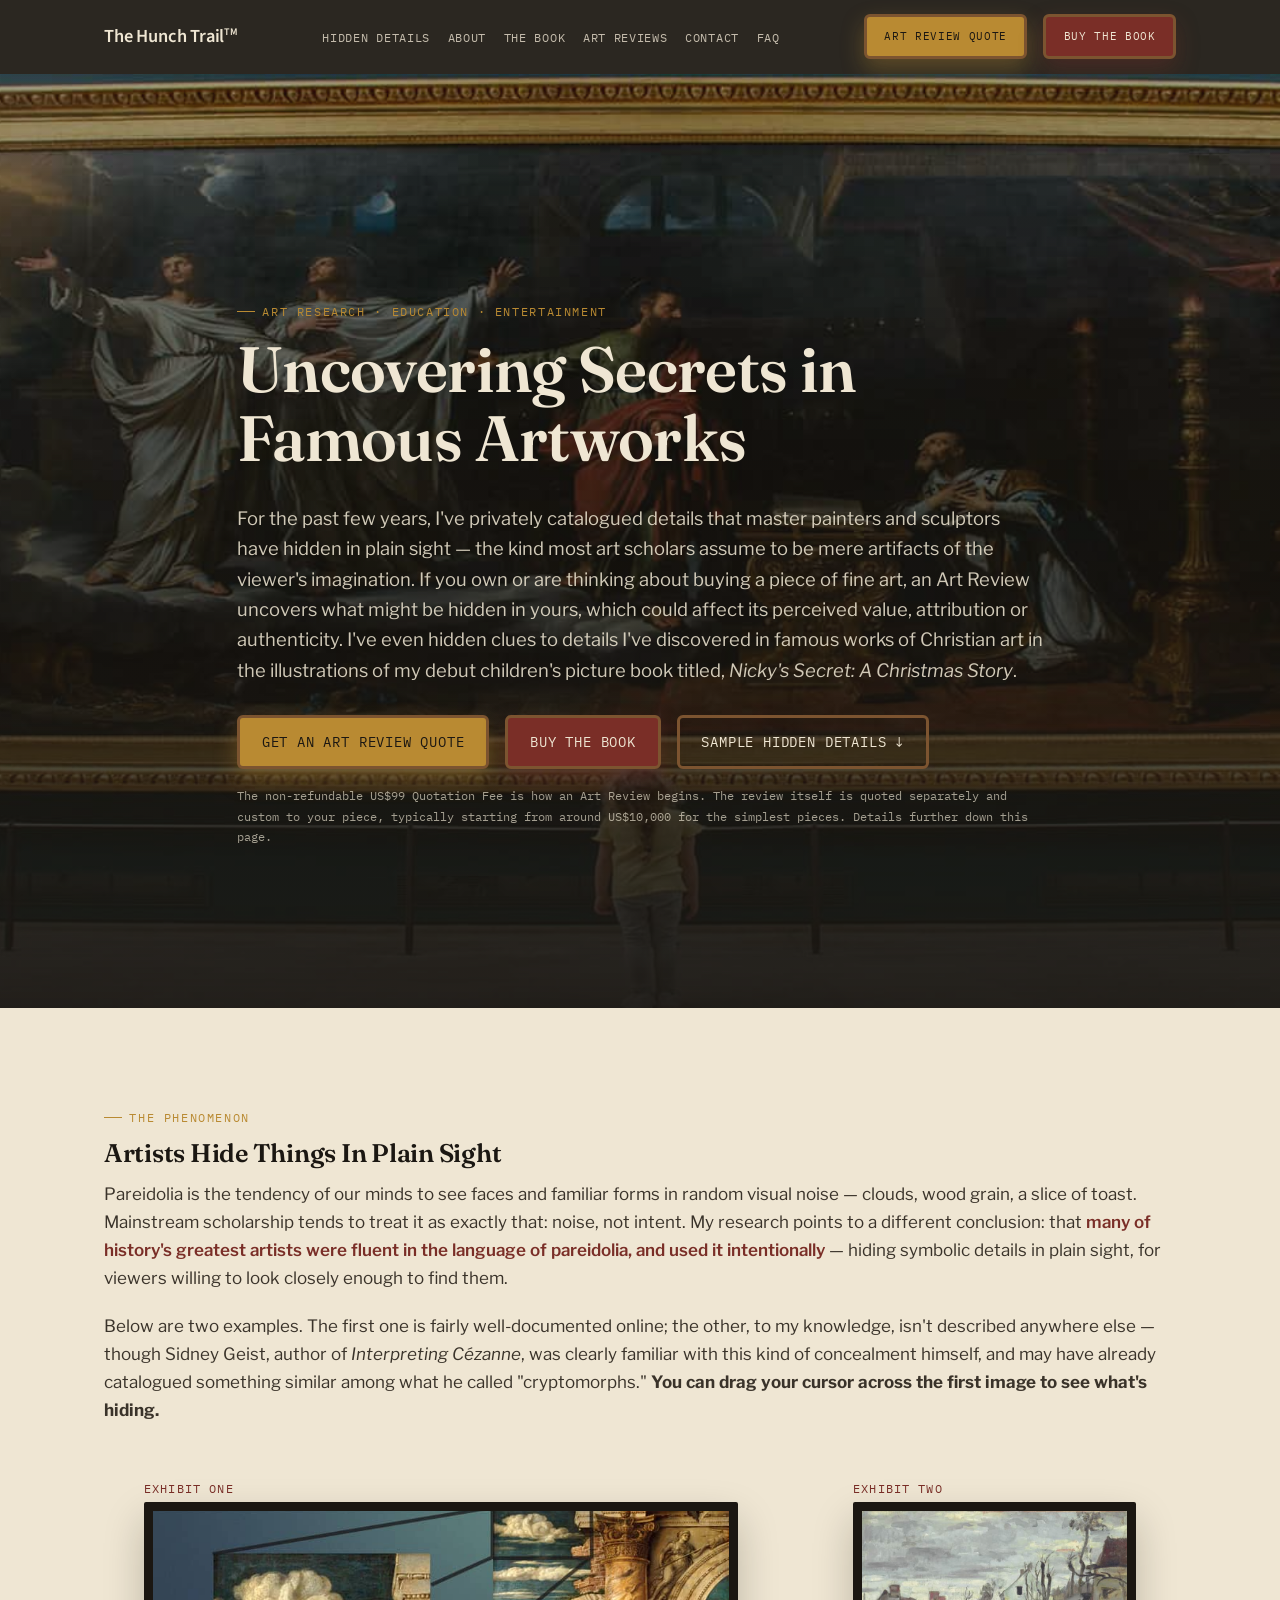
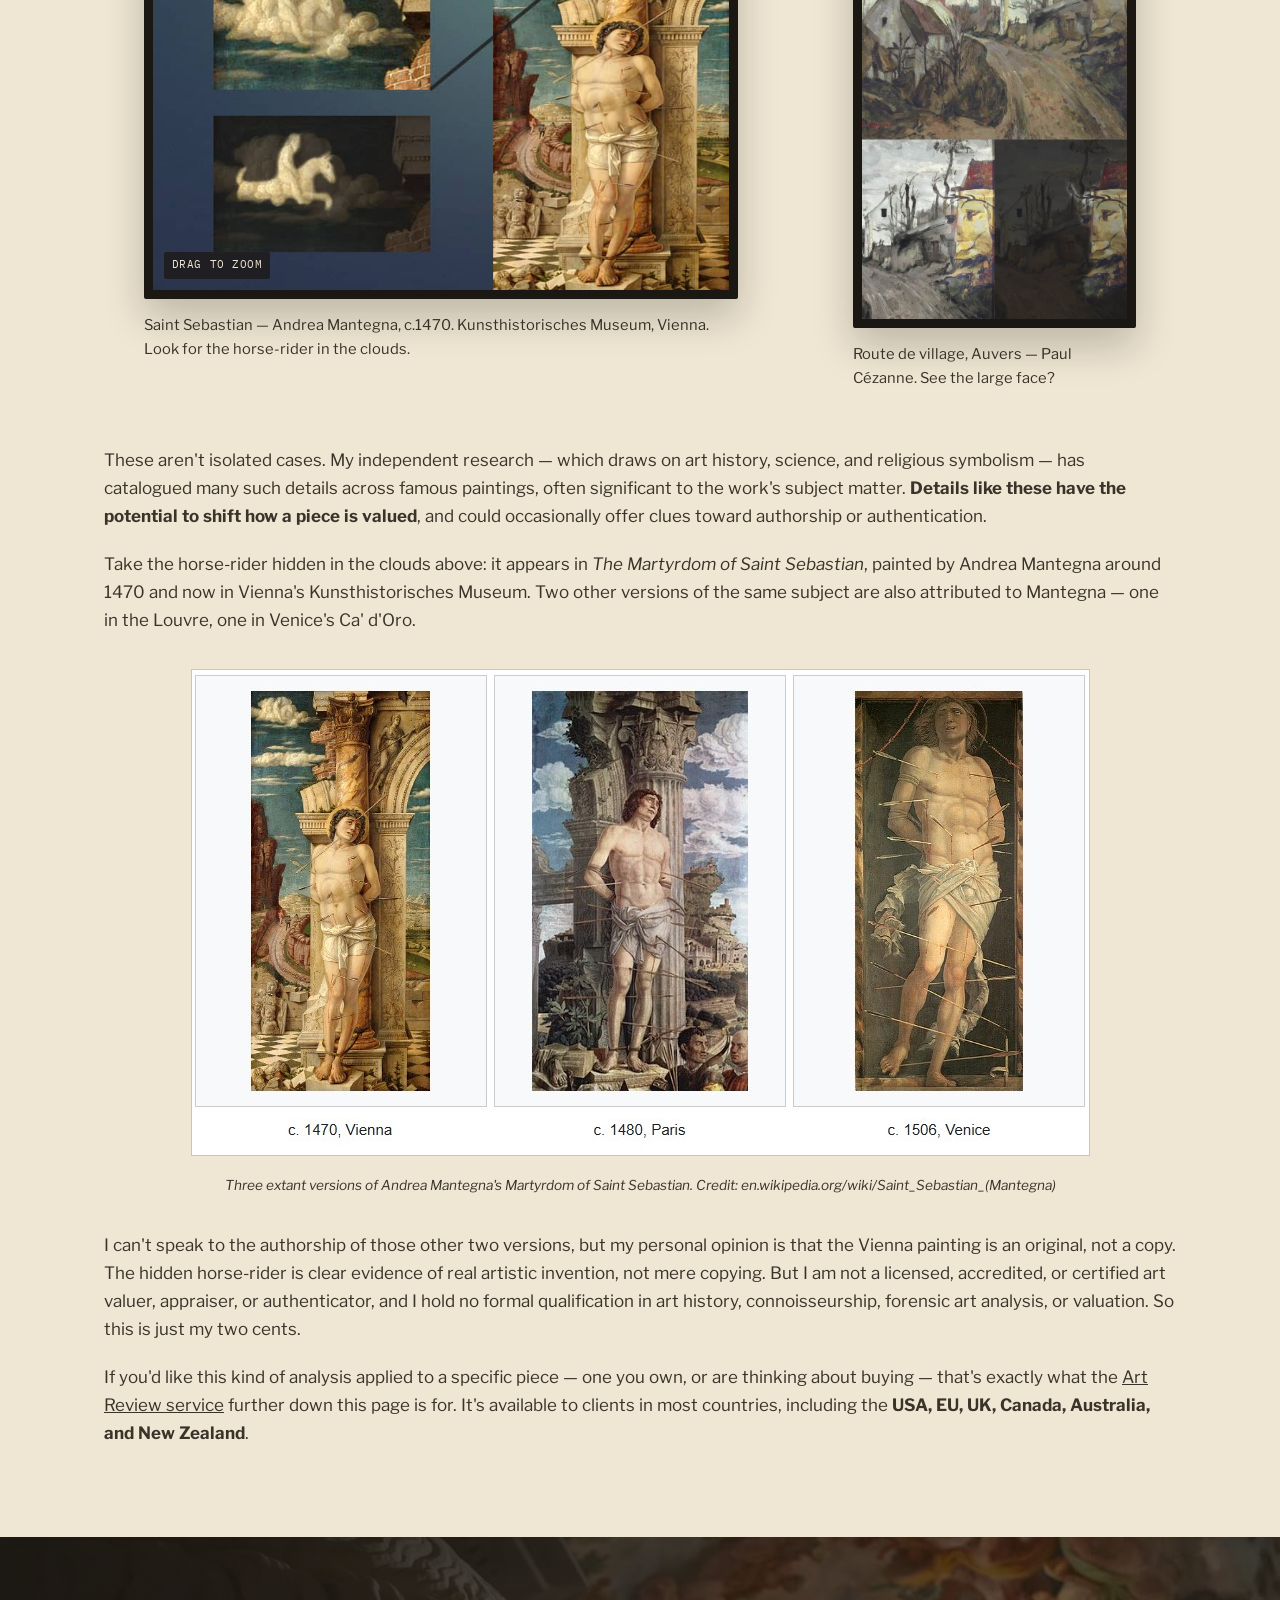
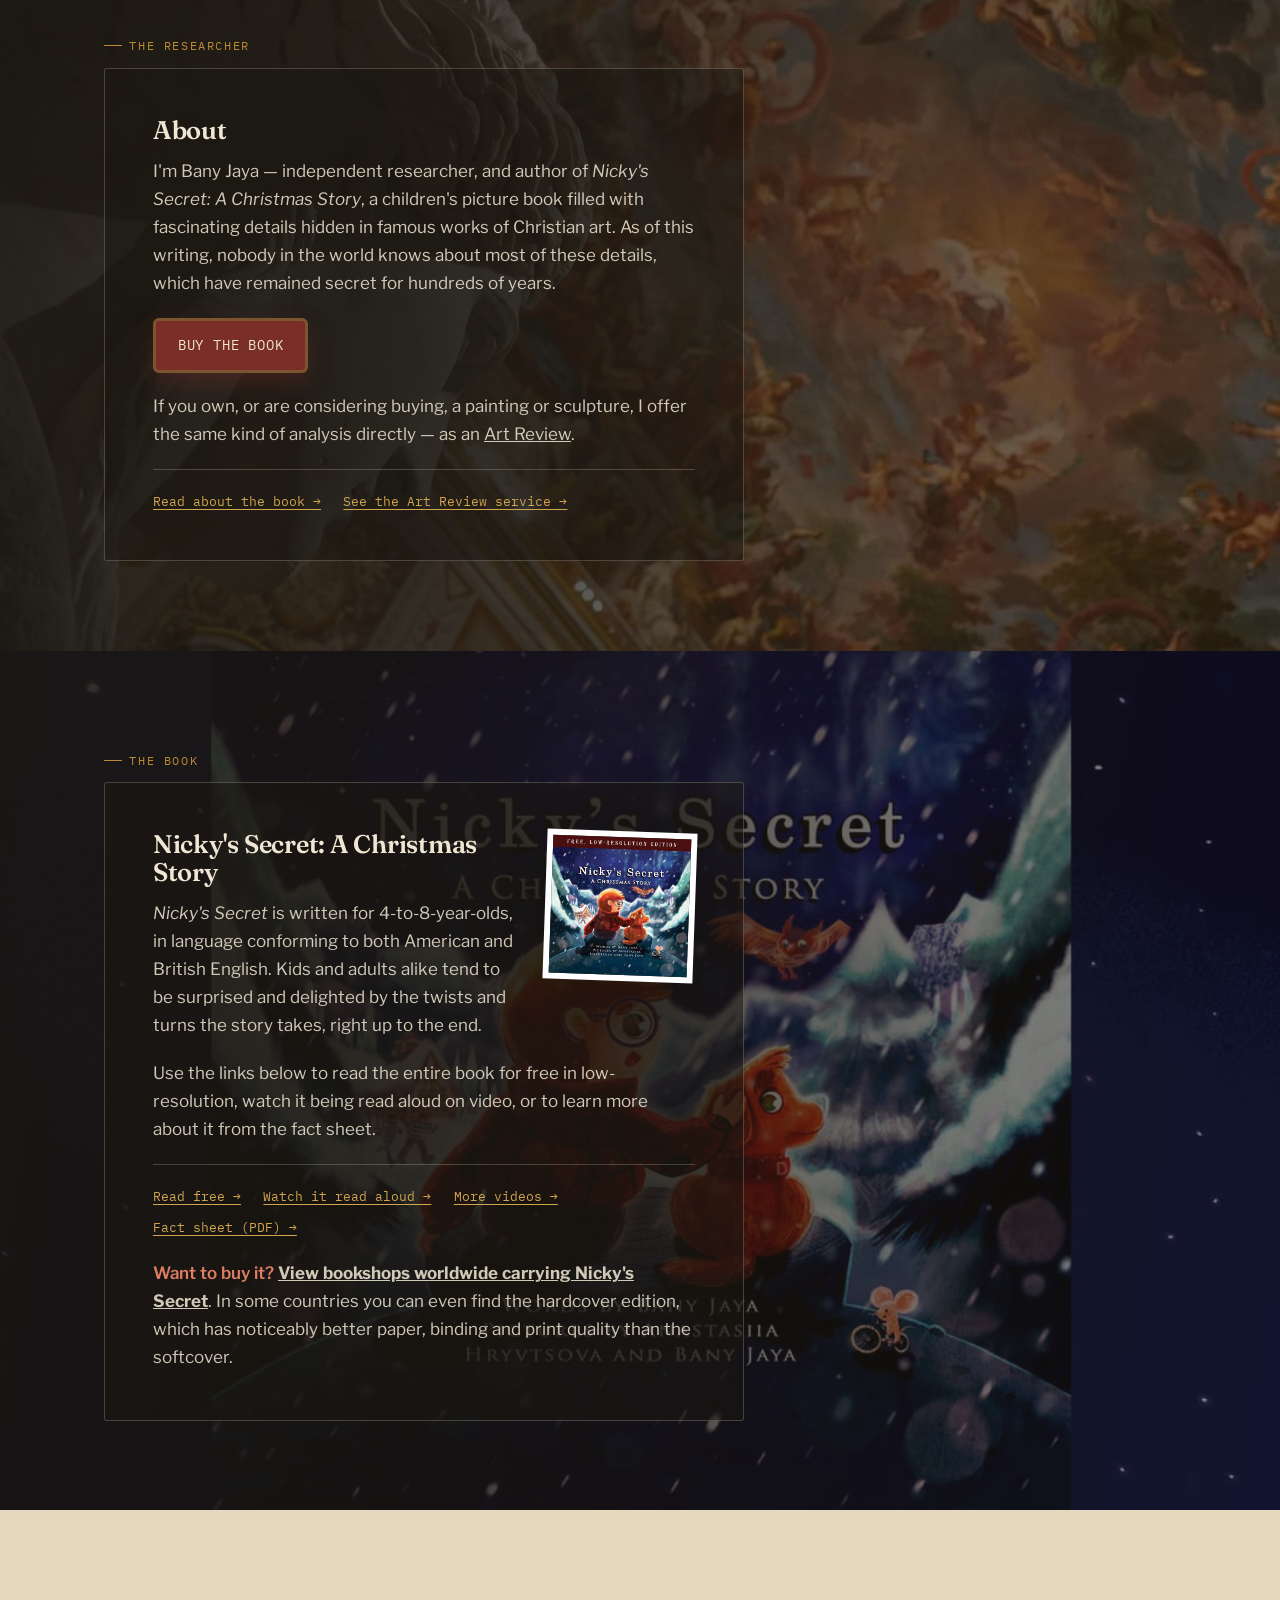
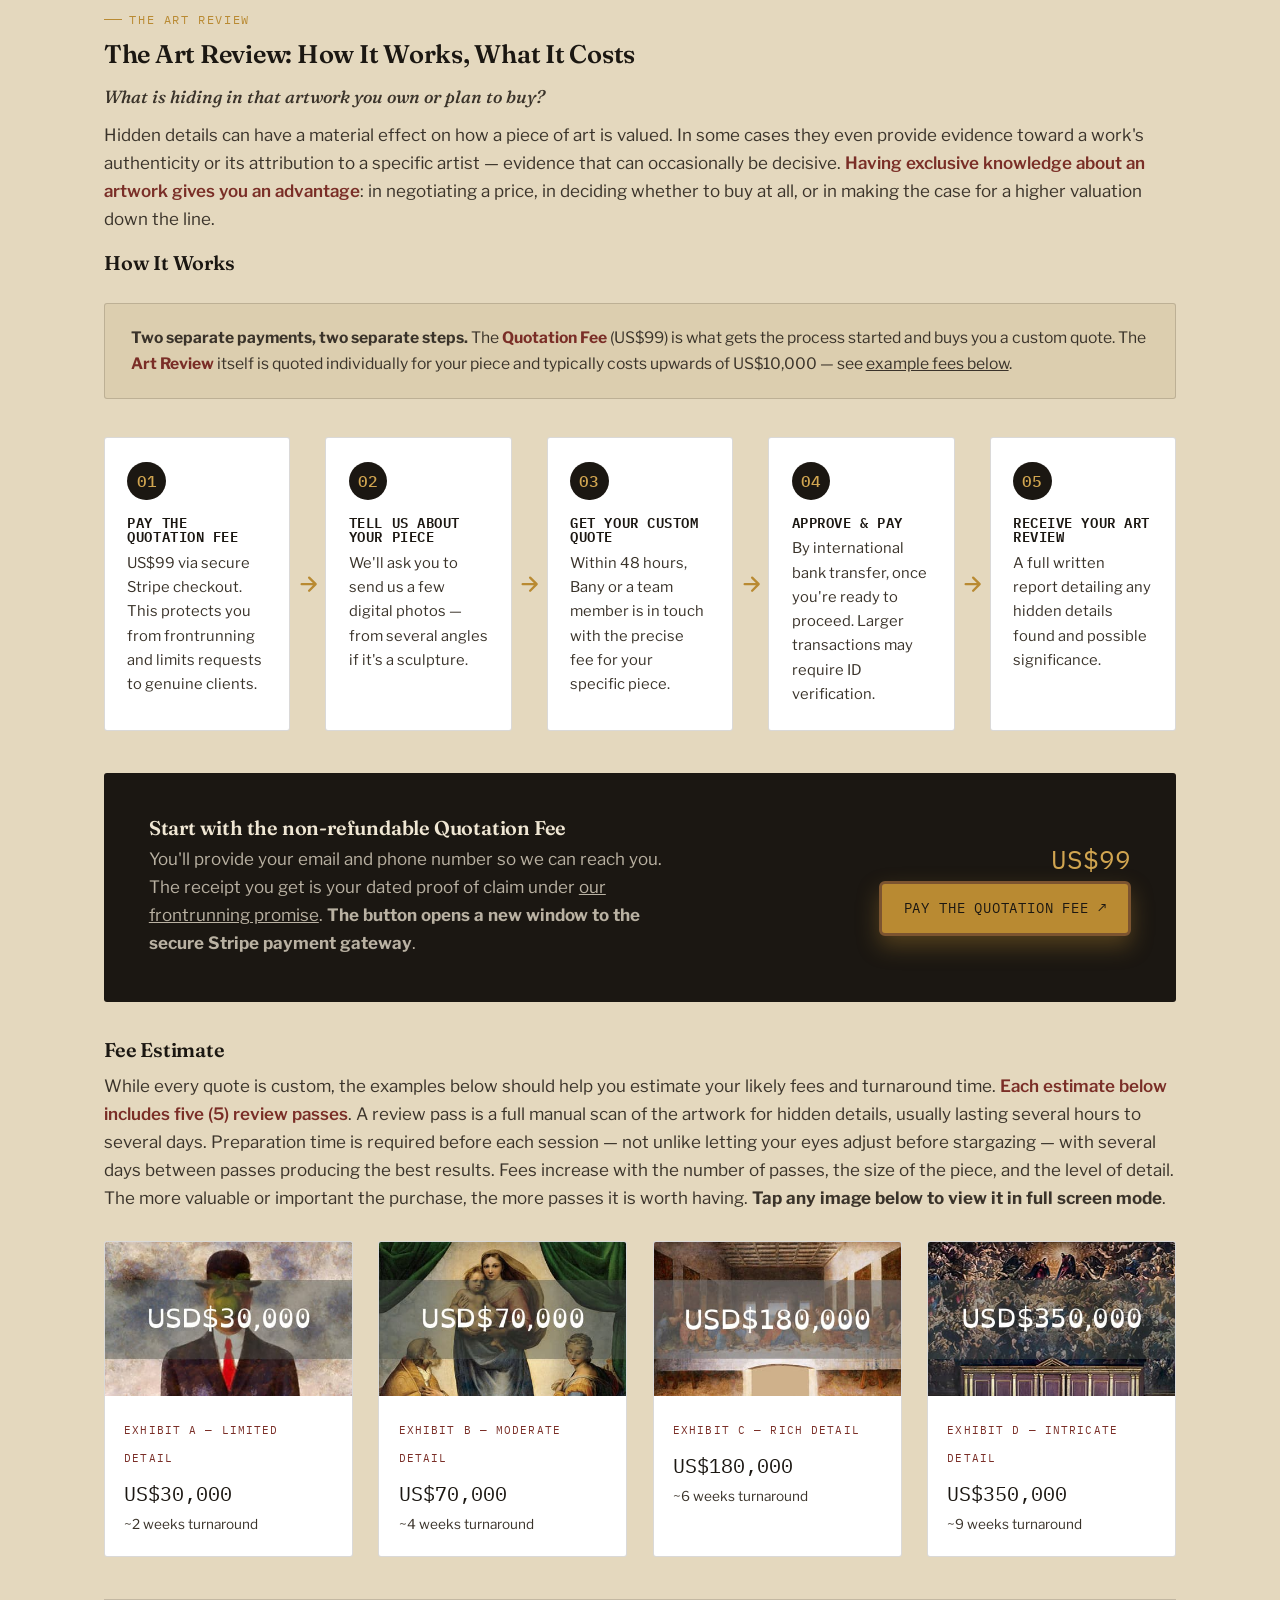
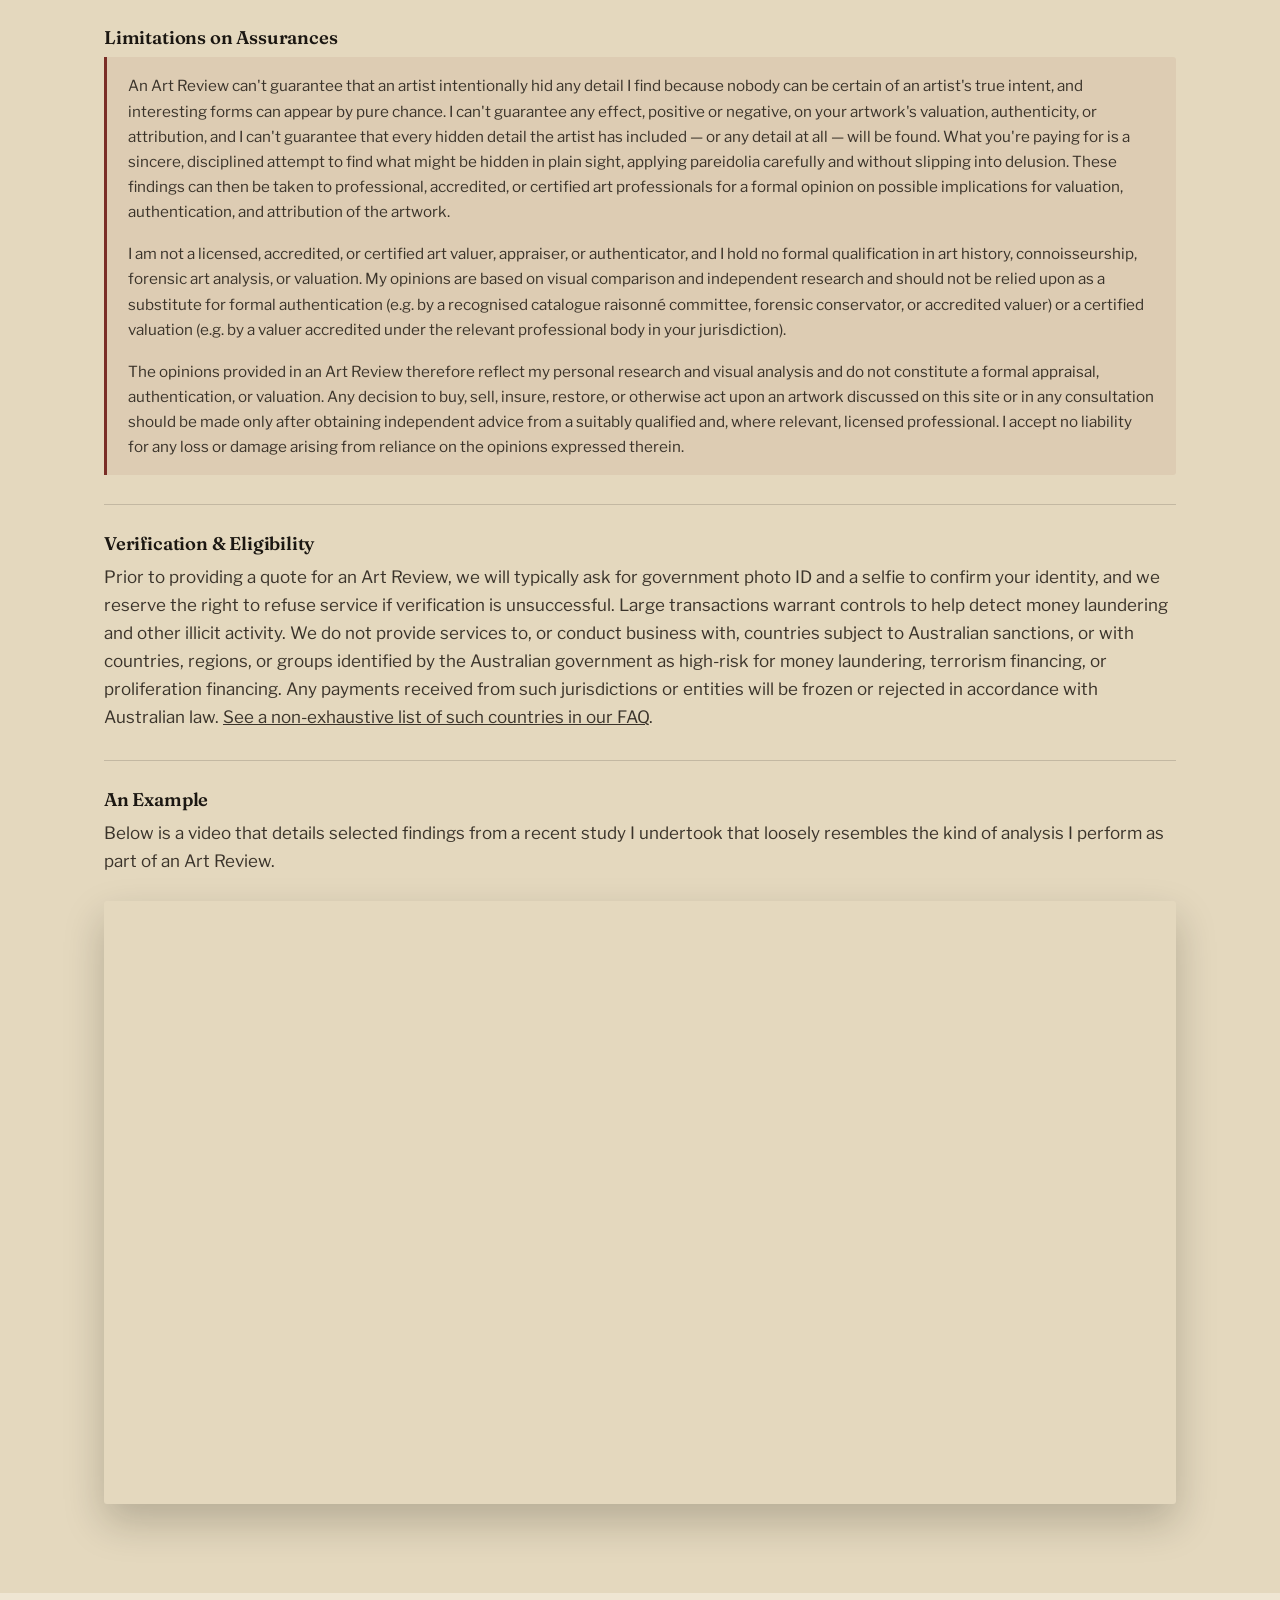
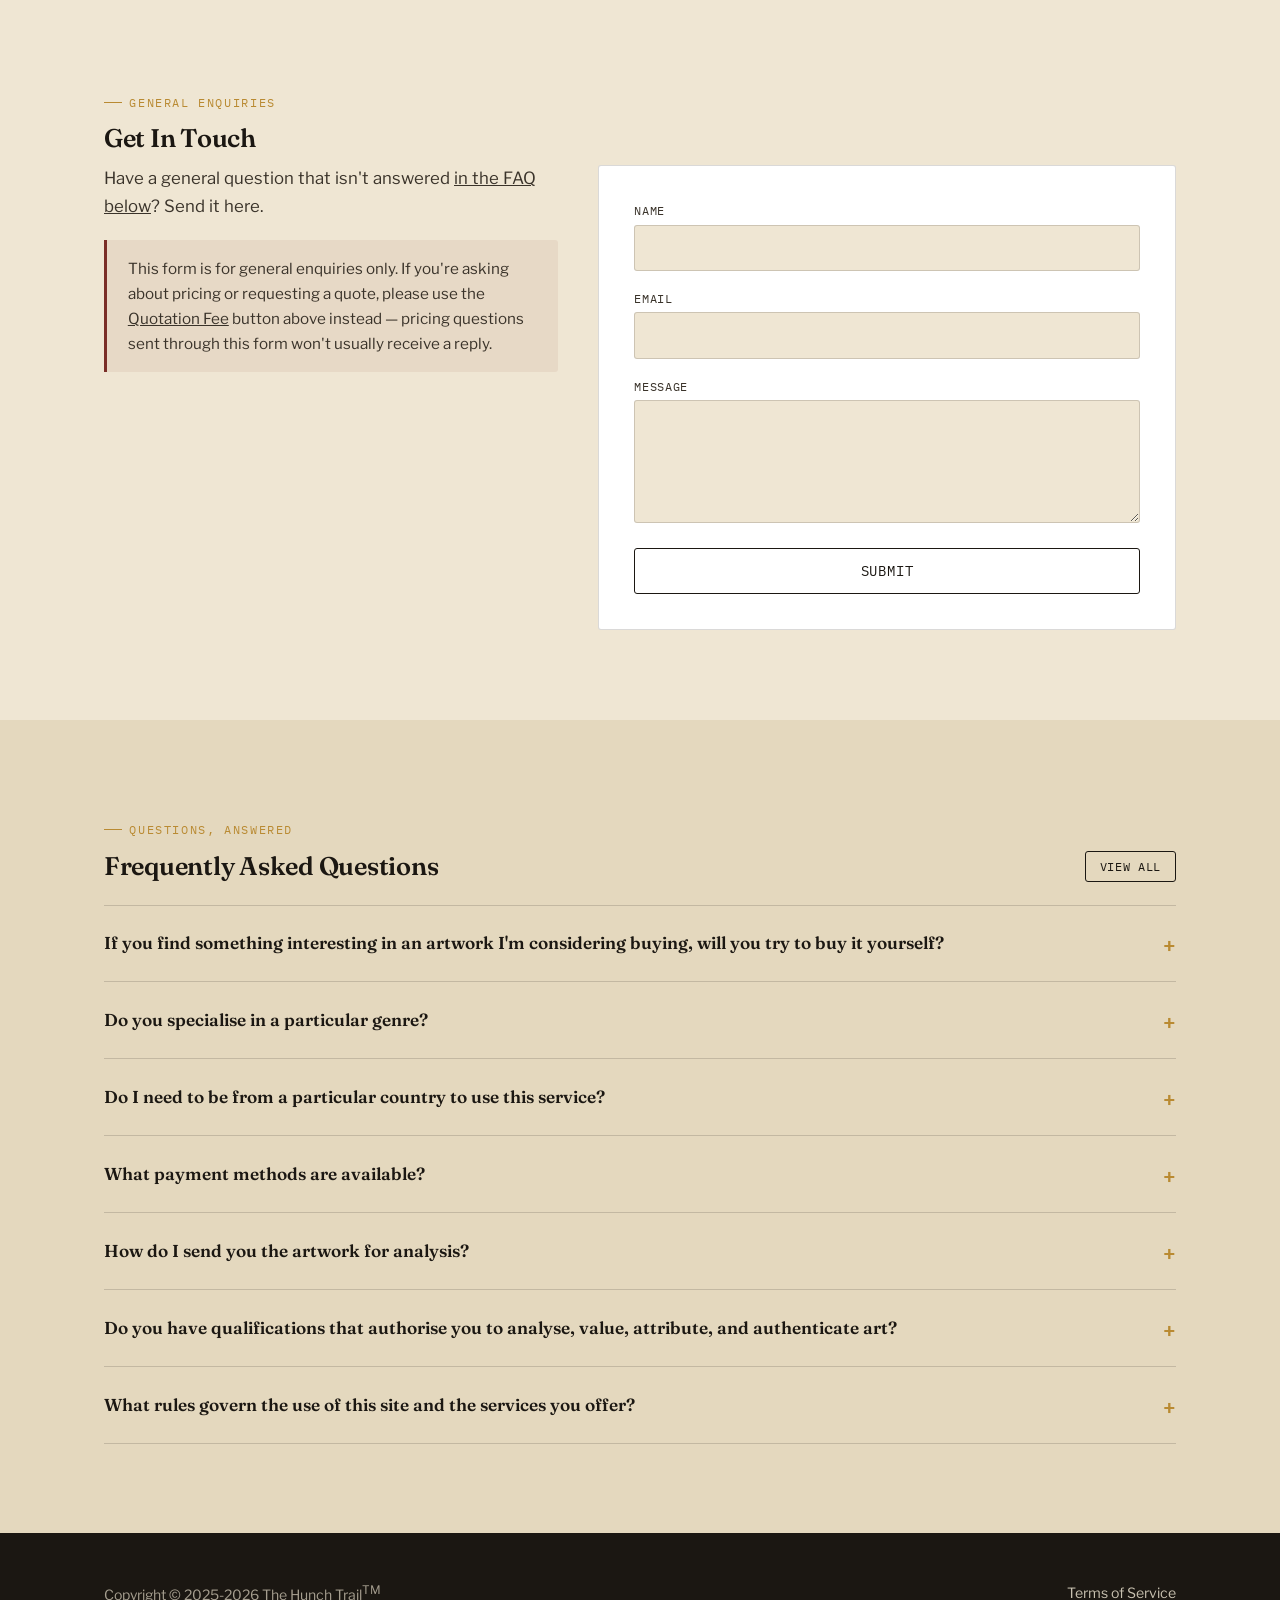
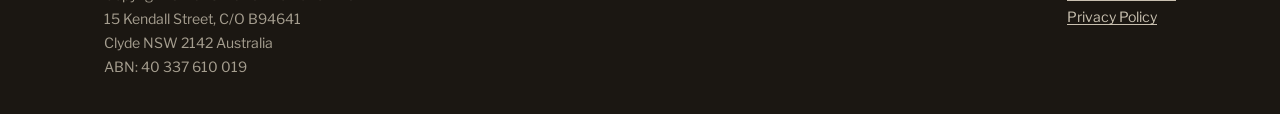
==== commit b0cc9888: "Add files via upload" ====
--- a/index.html
+++ b/index.html
@@ -1,299 +1,871 @@
-<!DOCTYPE HTML>
-<html>
-	<head>
-		<title>The Hunch Trail</title>
-		<meta charset="utf-8" />
-		<meta name="viewport" content="width=device-width, initial-scale=1, user-scalable=no" />
-		<link rel="stylesheet" href="assets/css/main.css" />
-		<noscript><link rel="stylesheet" href="assets/css/noscript.css" /></noscript>
-	</head>
-	<body class="is-preload">
-
-		<!-- Header -->
-			<header id="header">
-				<h1><a href="https://hunchtrail.com">The Hunch Trail<sup class="headerTM">TM</sup></a></h1>
-				<nav>
-					<ul>
-						<li><a href="#pareidolia">Artists Conceal</a></li>
-						<li><a href="#one">About Me</a></li>
-						<li><a href="#two">Nicky's Secret</a></li>
-						<li><a href="#work">Art Reviews</a></li>
-						<li><a href="#contact">Contact</a></li>
-						<li><a href="#faq">FAQ</a></li>
-					</ul>
-				</nav>
-			</header>
-
-		<!-- Intro -->
-			<section id="intro" class="main style1 dark fullscreen">
-				<div class="content">
-					<header>
-						<h2>The Hunch Trail<sup class="trademark">TM</sup></h2>
-					</header>
-					<p><strong>Uncovering Secrets in Famous Artworks</strong></p>
-					<footer>
-						<a href="#pareidolia" class="button style2 down">More</a>
-					</footer>
-				</div>
-			</section>
-		
-		<!-- Pareidolia -->
-			<section id="pareidolia" class="main style3 primary">
-				<div class="content">
-					<header>
-						<h2>Artists Hide Things</h2>
-					</header>
-						<p>Unbeknownst to even the most renowned scholars, many of the world most famous artworks contain significant details deliberately hidden in plain sight. There is a phenomena called 'pareidolia' that you must harness in order to be able to identify such details. However, the scientific consensus dismisses pareidolia as being nothing more than the tendency of our minds to see faces and other forms in random visual noise. This assumption has caused most scholars to ignore the findings and claims of those who've noticed such details via pareidolia. While pareidolia certainly includes the perception of such forms within randomness, my research unequivocally indicates that many of history's greatest artists have been fluent in the language of pareidolia as a means of intentionally embedding symbolic information in their art. Below and to the left is a fantastic example that I found described online, and to the right of it is one example I discovered independently, for which I see no description anywhere online (although Sidney Geist, author of <i>Interpeting Cézanne</i>, was well-versed in this ability as an artist himself, and might well have already documented it as among what he coined 'cryptomorphs'). <span class="specialColour">Touch or click the thumbnails below to see what is hiding in each painting</span>.
-						</p>
-
-					<!-- Gallery  -->
-						<div class="gallery">
-							<article class="from-left">
-								<a href="images/hiding/fulls/01.jpg" class="image fit"><img src="images/hiding/thumbs/01.jpg" title="Saint Sebastian (Andrea Mantegna) c.1470 Vienna" alt="" /></a>
-							</article>
-							<article class="from-right">
-								<a href="images/hiding/fulls/02.jpg" class="image fit"><img src="images/hiding/thumbs/02.jpg" title="Route de village, Auvers (Paul Cézanne)" alt="" /></a>
-							</article>
+<!DOCTYPE html>
+<!-- ============================================================
+     AUTO-GENERATED FILE — DO NOT EDIT DIRECTLY.
+     This file is built by build.py from the templates in
+     src/ and partials/. Any changes made here will be lost
+     the next time build.py runs. To make a change:
+       - header/nav for the whole site  -> partials/header.html
+       - footer for the whole site       -> partials/footer.html
+       - this page's own content         -> src/index.html
+     Then re-run:  python build.py
+============================================================ -->
+<html lang="en">
+<head>
+<meta charset="utf-8" />
+<title>The Hunch Trail™ — Fine Art Analysis &amp; Hidden Details</title>
+<meta name="viewport" content="width=device-width, initial-scale=1" />
+<meta name="description" content="I uncover symbolic details hidden in famous paintings and sculpture. Request a professional Art Review to find out what might be hidden in a piece you own — or are considering buying." />
+<link rel="canonical" href="https://hunchtrail.com/" />
+
+<!-- Open Graph -->
+<meta property="og:type" content="website" />
+<meta property="og:title" content="The Hunch Trail™ — Hidden Details in Fine Art" />
+<meta property="og:description" content="I uncover symbolic details hidden in famous paintings and sculpture. Request a professional Art Review to find out what might be hidden in your piece." />
+<meta property="og:url" content="https://hunchtrail.com/" />
+<meta property="og:image" content="https://hunchtrail.com/images/intro.jpg" />
+
+<link rel="preconnect" href="https://fonts.googleapis.com">
+<link rel="preconnect" href="https://fonts.gstatic.com" crossorigin>
+<link href="https://fonts.googleapis.com/css2?family=Fraunces:opsz,wght@9..144,300..900&family=Libre+Franklin:wght@300;400;500;600;700&family=IBM+Plex+Mono:wght@400;500&family=Source+Sans+Pro:wght@400;600;700&display=swap" rel="stylesheet">
+
+<link rel="stylesheet" href="assets/css/hunch-theme.css">
+<style>
+/* Page-specific styles for the homepage only.
+   Shared tokens, reset, header, footer, buttons and utility
+   classes live in assets/css/hunch-theme.css. */
+/* ============================================================
+   HERO
+============================================================ */
+#hero{position:relative;min-height:92vh;display:flex;align-items:flex-end;color:var(--parchment);background:linear-gradient(180deg,rgba(27,23,18,.42) 0%,rgba(27,23,18,.72) 62%,rgba(27,23,18,.94) 100%),url("images/intro.jpg") center 22%/cover no-repeat;}
+#hero .wrap{padding-bottom:clamp(2.5rem,6vw,4.5rem);padding-top:8rem;}
+#hero h1{font-size:clamp(2rem,5vw,4.2rem);max-width:16ch;color:var(--parchment);}
+#hero .lede{color:rgba(239,230,211,0.86);font-size:1.15rem;}
+.hero-ctas{display:flex;flex-wrap:wrap;gap:1rem;margin-top:1.8rem;align-items:center;}
+.hero-note{font-family:var(--font-mono);font-size:.78rem;color:rgba(239,230,211,0.66);margin-top:1rem;max-width:46ch;}
+/* Item: below ~417px, the primary CTA's label ("Start with the Quotation
+   Fee — US$99") is wider than the screen, and .btn's site-wide
+   white-space:nowrap stops it shrinking — the whole hero was overflowing
+   horizontally as a result. Letting hero buttons wrap their own text (with a
+   tighter line-height, since body's 1.65 would look too loose across two
+   lines) keeps every button on-screen at any width without touching the
+   nowrap behaviour .btn relies on everywhere else on the site. */
+@media (max-width:420px){
+	.hero-ctas .btn{white-space:normal;text-align:center;line-height:1.3;}
+}
+
+/* ============================================================
+   CASE FILE CARD (About / Book sections over photo bg)
+============================================================ */
+.photo-section{position:relative;color:var(--parchment);background-size:cover;background-position:center;}
+.photo-section::before{content:"";position:absolute;inset:0;background:linear-gradient(100deg,rgba(27,23,18,.92) 0%,rgba(27,23,18,.78) 40%,rgba(27,23,18,.42) 100%);}
+.photo-section .wrap{position:relative;}
+.case-card{max-width:640px;background:rgba(27,23,18,0.55);border:1px solid var(--line-dark);border-radius:var(--radius);padding:clamp(1.8rem,4vw,3rem);position:relative;}
+.case-card p{color:rgba(239,230,211,0.86);}
+.case-card h2{color:var(--parchment);}
+.case-links{display:flex;flex-wrap:wrap;gap:.6rem 1.4rem;margin-top:1.3rem;padding-top:1.3rem;border-top:1px solid var(--line-dark);}
+.case-links a{font-family:var(--font-mono);font-size:.82rem;text-decoration:underline;text-underline-offset:3px;color:var(--gold-light);}
+.book-cover{width:150px;box-shadow:var(--shadow);border:6px solid var(--white);float:right;margin:0 0 1.2rem 1.4rem;transform:rotate(2deg);}
+@media (max-width:640px){ .book-cover{width:110px;margin:0 0 1rem 1rem;} }
+
+/* ============================================================
+   PROOF / LOUPE GALLERY
+============================================================ */
+.proof-grid{display:grid;grid-template-columns:repeat(auto-fit,minmax(min(280px,100%),1fr));gap:2.2rem;margin:2.4rem 0;}
+/* Item: Exhibit Two's image is portrait (685:1030) where Exhibit One's is
+   landscape (800:534). At equal grid-column widths that makes Exhibit Two
+   roughly twice as tall, leaving a large blank gap below Exhibit One's
+   shorter card. 644px matches the exact width where
+   repeat(auto-fit, minmax(280px,1fr)) above switches the grid from one
+   stacked column to two side-by-side columns — below it, both exhibits
+   are full-width and this override should not apply. */
+@media (min-width:644px){
+	/* Item 5 (round 4): previously both grid columns were equal (1fr 1fr,
+	   from auto-fit above), with Exhibit Two's image separately capped to
+	   70% of its column and centred — leaving Exhibit One's column mostly
+	   empty below its shorter landscape image. Instead of shrinking
+	   Exhibit Two's image further, this gives Exhibit One's column a
+	   bigger share of the row (13fr vs 7fr) and shrinks Exhibit Two's
+	   COLUMN to exactly the width its image already rendered at
+	   (70% of the old equal column = 7/10 of a 1fr share = a 7fr column
+	   once Exhibit One's column grows to 13fr, since 13+7=20=2×10).
+	   Net effect: Exhibit One's image gets noticeably larger, Exhibit
+	   Two's image stays the exact same rendered size it was before (just
+	   with no leftover side-margin, since its column now fits it exactly)
+	   — so Exhibit Two is never made smaller, only Exhibit One grows.
+	   Some blank space below Exhibit One remains by design: closing it
+	   completely would require shrinking Exhibit Two, which this
+	   deliberately avoids. */
+	.proof-grid{grid-template-columns:13fr 7fr;}
+	/* Item 5 (round 4): Exhibit Two's image/caption/tag now fill their
+	   column at 100% width (the column itself is already sized to match
+	   the image), so the old 70%-and-centre overrides are removed —
+	   they'd otherwise shrink the image a second time, inside its
+	   already-correctly-sized column. */
+}
+.proof-item figcaption{margin-top:.9rem;font-size:.92rem;color:var(--ink-soft);}
+.proof-item .exhibit-tag{display:block;font-family:var(--font-mono);font-size:.72rem;letter-spacing:.1em;text-transform:uppercase;color:var(--oxblood);margin-bottom:.35em;}
+.loupe-frame{position:relative;overflow:hidden;border:9px solid var(--ink);border-radius:2px;box-shadow:var(--shadow);background:#000;touch-action:none;}
+.loupe-frame img{width:100%;height:100%;object-fit:cover;user-select:none;-webkit-user-drag:none;}
+.loupe-active:hover{cursor:none;}
+@media (hover:none){ .loupe-frame:hover{cursor:default;} }
+.loupe-lens{position:absolute;display:none;width:170px;height:170px;border-radius:50%;border:3px solid var(--gold);box-shadow:0 10px 30px rgba(0,0,0,.45),inset 0 0 0 2px rgba(255,255,255,.5);pointer-events:none;background-repeat:no-repeat;z-index:2;}
+@media (max-width:600px){ .loupe-lens{width:130px;height:130px;} }
+.loupe-hint{position:absolute;bottom:.7rem;left:.7rem;background:rgba(27,23,18,.72);color:var(--parchment);font-family:var(--font-mono);font-size:.68rem;letter-spacing:.05em;text-transform:uppercase;padding:.4em .7em;border-radius:2px;pointer-events:none;transition:opacity .3s;}
+.loupe-frame.is-active .loupe-hint{opacity:0;}
+/* Item 4 (round 3): the .expand-btn fullscreen-icon button (formerly
+   present on both Exhibit One and Exhibit Two) has been removed from
+   the markup below at the user's request, so its CSS is removed here
+   too rather than left as dead weight nothing on the page uses. */
+
+/* Item 4: two copies of each instruction are in the markup — one written
+   for a mouse ("cursor" / "drag to zoom"), one for touch ("finger" /
+   "touch to zoom") — and CSS shows only the one that matches the device,
+   using the same hover/pointer test the magnifier script itself uses.
+   This is done in CSS (not JS) so the correct wording is present from
+   first paint, with no flash of the wrong text. */
+@media (hover:hover) and (pointer:fine){
+	.hint-touch, .instruction-touch{ display:none; }
+}
+@media not all and (hover:hover) and (pointer:fine){
+	.hint-mouse, .instruction-mouse{ display:none; }
+}
+
+/* Item 1: now that the surrounding paragraphs extend full-width, this
+   fixed-size (897px) image looked left-stranded with empty space only
+   on its right. text-align:center centers the image (the button
+   wrapping it becomes an inline element via all:unset) and also
+   centers the caption text beneath it. */
+figure.mantegna-fig{margin:2.2rem 0;text-align:center;}
+figure.mantegna-fig img{border:1px solid var(--line);cursor:zoom-in;}
+figure.mantegna-fig figcaption{font-size:.85rem;color:var(--ink-soft);margin-top:.6rem;font-style:italic;}
+
+/* ============================================================
+   FILE 04 — WORK / PRICING
+============================================================ */
+.price-note{background:var(--parchment-deep);border:1px solid var(--line);border-radius:var(--radius);padding:1.3rem 1.6rem;font-size:.98rem;margin:1.8rem 0 2.4rem;}
+.price-note strong{color:var(--oxblood);}
+
+.question-line{font-family:var(--font-display);font-style:italic;font-weight:500;font-size:clamp(1rem,2.2vw,1.1rem);max-width:40ch;margin-bottom:.6em;}
+
+.steps{display:flex;flex-wrap:wrap;align-items:stretch;margin:2rem 0 2.6rem;counter-reset:step;}
+.step{background:var(--white);border:1px solid var(--line);border-radius:var(--radius);padding:1.5rem 1.4rem;position:relative;flex:1 1 170px;}
+.step-arrow{flex:0 0 auto;display:flex;align-items:center;justify-content:center;width:2.2rem;color:var(--gold);font-size:1.5rem;line-height:1;}
+.step-arrow svg{width:1.4rem;height:1.4rem;display:block;}
+.step-num{font-family:var(--font-mono);font-weight:500;font-size:1rem;width:2.4rem;height:2.4rem;border-radius:50%;background:var(--ink);color:var(--gold-light);display:flex;align-items:center;justify-content:center;margin-bottom:.9rem;}
+.step h4{font-family:var(--font-mono);text-transform:uppercase;font-size:.85rem;letter-spacing:.04em;color:var(--ink);margin-bottom:.5em;}
+@media (max-width:760px){
+	.steps{flex-direction:column;}
+	.step{flex:1 1 auto;width:100%;}
+	.step-arrow{width:100%;padding:.2rem 0;}
+	.step-arrow svg{transform:rotate(90deg);}
+}
+.step p{font-size:.92rem;color:var(--ink-soft);}
+
+/* Item 6: between roughly 760px and 1060px, the 5 steps + 4 arrows no
+   longer fit on one line and wrap onto two rows. There's no gap
+   property on .steps, so the only "gap" that exists is the horizontal
+   one created by each .step-arrow's own width (2.2rem) sitting between
+   step boxes — the second row had nothing playing that role vertically
+   and sat flush against the first. Giving every child a matching
+   2.2rem top margin reproduces that same spacing between rows, and
+   pulling the container itself up by the same amount cancels the
+   unwanted extra margin this would otherwise add above the very first
+   row. Deliberately done with margin rather than flexbox's `gap`
+   property, which had inconsistent support on older Safari versions —
+   margin works everywhere. Scoped narrowly so it doesn't touch the
+   single-column phone layout below 760px (which already has its own
+   spacing) or the single-row layout above 1060px (where it would be
+   harmless but simply unused). */
+@media (min-width:761px) and (max-width:1060px){
+	.steps{margin-top:-0.2rem;}
+	.steps > .step,
+	.steps > .step-arrow{margin-top:2.2rem;}
+}
+
+/* Item 3: compact 3-step summary of the $99 -> quote -> approve
+   funnel, placed right where the price is introduced. Deliberately
+   smaller and plainer than the 5-step "How It Works" walkthrough below
+   it — this is a quick at-a-glance reassurance about total commitment,
+   not the operating instructions, so it borrows the same numbered-
+   circle language as .step-num without duplicating that component's
+   larger card/paragraph layout wholesale. */
+.funnel{display:flex;flex-wrap:wrap;align-items:center;justify-content:center;gap:.6rem 1rem;margin:0 0 2.2rem;padding:1.2rem 1rem;background:var(--white);border:1px solid var(--line);border-radius:var(--radius);}
+.funnel-step{display:flex;align-items:center;gap:.6rem;}
+.funnel-step-num{font-family:var(--font-mono);font-weight:500;font-size:.85rem;width:1.9rem;height:1.9rem;flex:0 0 auto;border-radius:50%;background:var(--ink);color:var(--gold-light);display:flex;align-items:center;justify-content:center;line-height:1;}
+.funnel-step-label{font-family:var(--font-mono);font-size:.82rem;text-transform:uppercase;letter-spacing:.03em;color:var(--ink);}
+.funnel-arrow{flex:0 0 auto;width:1.1rem;height:1.1rem;color:var(--gold);}
+.funnel-arrow svg{width:100%;height:100%;display:block;}
+/* Below ~500px the three steps and their arrows no longer fit on one
+   line — stack them instead of shrinking already-small text further. */
+@media (max-width:500px){
+	.funnel{flex-direction:column;}
+	.funnel-arrow{transform:rotate(90deg);}
+}
+
+.cta-panel{background:var(--ink);color:var(--parchment);border-radius:var(--radius);padding:clamp(1.8rem,4vw,2.8rem);display:flex;flex-wrap:wrap;gap:1.6rem 2.4rem;align-items:center;justify-content:space-between;margin:2.4rem 0;}
+.cta-panel h3{color:var(--parchment);margin-bottom:.3em;}
+.cta-panel .price{font-family:var(--font-mono);color:var(--gold-light);font-size:1.6rem;}
+.cta-panel p{color:rgba(239,230,211,0.75);max-width:44ch;}
+/* Item 5: on the smallest phone screens there isn't quite enough room for
+   the button's full label plus arrow glyph on one line at full size, which
+   otherwise wraps the arrow onto its own line and inflates the box height.
+   Shrinking the button (font, padding, letter-spacing) here — combined
+   with white-space:nowrap on .btn above — keeps it on a single line. */
+@media (max-width:420px){
+	.cta-panel .price{font-size:1.3rem;}
+	.cta-panel .btn{font-size:.72rem;padding-left:1.2em;padding-right:1.2em;letter-spacing:.03em;}
+}
+
+.exhibit-grid{display:grid;grid-template-columns:repeat(auto-fit,minmax(220px,1fr));gap:1.6rem;margin:1.8rem 0 2.6rem;}
+.exhibit-card{background:var(--white);border:1px solid var(--line);border-radius:var(--radius);overflow:hidden;transition:transform .18s var(--ease),box-shadow .18s var(--ease);}
+.exhibit-card:hover{transform:translateY(-4px);box-shadow:var(--shadow);}
+.exhibit-card button{all:unset;display:block;width:100%;cursor:zoom-in;}
+.exhibit-card img{width:100%;aspect-ratio:8/5;object-fit:cover;}
+.exhibit-body{padding:1.1rem 1.2rem 1.3rem;}
+.exhibit-tag2{font-family:var(--font-mono);font-size:.7rem;letter-spacing:.1em;text-transform:uppercase;color:var(--oxblood);}
+.exhibit-price{font-family:var(--font-mono);font-size:1.25rem;color:var(--ink);margin:.35em 0 .15em;}
+.exhibit-turn{font-size:.85rem;color:var(--ink-soft);}
+
+.legal-block{border-top:1px solid var(--line);padding-top:1.8rem;margin-top:1.8rem;}
+.legal-block h3{font-size:1.15rem;}
+.legal-block + .legal-block{margin-top:1.8rem;}
+.note-callout{background:rgba(122,46,39,0.07);border-left:3px solid var(--oxblood);padding:1rem 1.3rem;border-radius:0 var(--radius) var(--radius) 0;font-size:.95rem;}
+
+.video-wrap{position:relative;padding-top:56.25%;margin-top:1.6rem;border-radius:var(--radius);overflow:hidden;box-shadow:var(--shadow);}
+.video-wrap iframe{position:absolute;inset:0;width:100%;height:100%;border:0;}
+
+/* ============================================================
+   CONTACT
+============================================================ */
+.contact-grid{display:grid;grid-template-columns:1.1fr 1.4fr;gap:2.5rem;align-items:start;}
+@media (max-width:800px){ .contact-grid{grid-template-columns:1fr;} }
+.form-card{background:var(--white);border:1px solid var(--line);border-radius:var(--radius);padding:clamp(1.6rem,3vw,2.2rem);}
+.field{margin-bottom:1.1rem;}
+.field label{display:block;font-family:var(--font-mono);font-size:.72rem;text-transform:uppercase;letter-spacing:.06em;color:var(--ink-soft);margin-bottom:.4em;}
+.field input,.field textarea{width:100%;padding:.8em .9em;border:1px solid var(--line);border-radius:var(--radius);background:var(--parchment);font-family:var(--font-body);font-size:1rem;color:var(--ink);}
+.field input:focus,.field textarea:focus{border-color:var(--gold);}
+.hp-field{position:absolute;left:-9999px;}
+
+/* ============================================================
+   FAQ
+============================================================ */
+/* Item 5: heading + "view all" button share a row, wrapping under the
+   heading on narrow screens instead of crowding it. */
+.faq-heading{display:flex;flex-wrap:wrap;align-items:center;justify-content:space-between;gap:.8rem 1.4rem;margin-bottom:1.4rem;}
+.faq-heading h2{margin-bottom:0;}
+/* Sizing only — colour comes from the shared .btn / .btn-outline
+   classes so it automatically matches the site's palette and stays in
+   sync with it if that palette ever changes. */
+.faq-toggle-all{font-size:.72rem;padding:.6em 1.2em;}
+
+.faq-list{border-top:1px solid var(--line);}
+.faq-item{border-bottom:1px solid var(--line);}
+.faq-item summary{cursor:pointer;list-style:none;padding:1.3rem 0;font-family:var(--font-display);font-size:1.08rem;font-weight:600;color:var(--ink);display:flex;justify-content:space-between;align-items:center;gap:1rem;}
+.faq-item summary::-webkit-details-marker{display:none;}
+.faq-item summary::after{content:"+";font-family:var(--font-mono);font-size:1.3rem;color:var(--gold);flex-shrink:0;transition:transform .2s;}
+.faq-item[open] summary::after{transform:rotate(45deg);}
+.faq-item .faq-body{padding-bottom:1.4rem;max-width:70ch;color:var(--ink-soft);}
+
+</style>
+</head>
+<body>
+<a class="skip-link" href="#main">Skip to content</a>
+
+<!-- ============================================================
+     HEADER
+============================================================ -->
+<!-- shared header — edit partials/header.html, then run build.py -->
+<header id="header">
+	<div class="wrap bar">
+		<h1><a href="https://hunchtrail.com">The Hunch Trail<sup class="headerTM">TM</sup></a></h1>
+		<nav class="site-nav" id="siteNav">
+			<ul>
+				<li><a href="#pareidolia">Hidden Details</a></li>
+				<li><a href="#one">About</a></li>
+				<li><a href="#two">The Book</a></li>
+				<li><a href="#work">Art Reviews</a></li>
+				<li><a href="#contact">Contact</a></li>
+				<li><a href="#faq">FAQ</a></li>
+			</ul>
+		</nav>
+		<div class="header-actions">
+			<a href="#work" class="btn btn-primary header-cta">Art Review Quote</a>
+			<!-- Item 2 (round 4): "BUY THE BOOK" CTA, adjacent to the Art Review
+			     Quote button above. Always a plain relative link to
+			     bookshop_links.html, with no NAV-BASE placeholder needed — unlike
+			     the button above, this isn't a same-page anchor into index.html,
+			     it's a real separate page that lives at the site root next to
+			     every other root-level page this header appears on, so a plain
+			     relative link resolves correctly everywhere already. -->
+			<a href="bookshop_links.html" class="btn btn-accent header-cta">BUY THE BOOK</a>
+			<button class="nav-toggle" id="navToggle" aria-expanded="false" aria-controls="siteNav" aria-label="Toggle menu"><span></span></button>
+		</div>
+	</div>
+</header>
+
+<main id="main">
+
+	<!-- ============================================================
+	     HERO
+	============================================================ -->
+	<section id="hero">
+		<div class="wrap">
+			<p class="eyebrow">Art Research · Education · Entertainment</p>
+			<h1>Uncovering Secrets in Famous Artworks</h1>
+			<p class="lede">For the past few years, I've privately catalogued details that master painters and sculptors have hidden in plain sight — the kind most art scholars assume to be mere artifacts of the viewer's imagination. If you own or are thinking about buying a piece of fine art, an Art Review uncovers what might be hidden in yours, which could affect its perceived value, attribution or authenticity. I've even hidden clues to details I've discovered in famous works of Christian art in the illustrations of my debut children's picture book titled, <i>Nicky's Secret: A Christmas Story</i>.</p>
+			<div class="hero-ctas">
+				<a href="#work" class="btn btn-primary">Get an Art Review quote</a>
+				<!-- Item 3 (round 4): same BUY THE BOOK CTA as the nav bar (item 2). -->
+				<a href="bookshop_links.html" class="btn btn-accent">BUY THE BOOK</a>
+				<a href="#pareidolia" class="btn btn-ghost">Sample hidden details ↓</a>
+			</div>
+			<p class="hero-note">The non-refundable US$99 Quotation Fee is how an Art Review begins. The review itself is quoted separately and custom to your piece, typically starting from around US$10,000 for the simplest pieces. Details further down this page.</p>
+		</div>
+	</section>
+
+	<!-- ============================================================
+	     FILE 01 — THE PHENOMENON
+	============================================================ -->
+	<section id="pareidolia">
+		<div class="wrap">
+			<p class="eyebrow reveal">The Phenomenon</p>
+			<h2 class="reveal">Artists Hide Things In Plain Sight</h2>
+
+			<p class="text-columns reveal">Pareidolia is the tendency of our minds to see faces and familiar forms in random visual noise — clouds, wood grain, a slice of toast. Mainstream scholarship tends to treat it as exactly that: noise, not intent. My research points to a different conclusion: that <span class="mark">many of history's greatest artists were fluent in the language of pareidolia, and used it intentionally</span> — hiding symbolic details in plain sight, for viewers willing to look closely enough to find them.</p>
+
+			<p class="text-columns reveal">Below are two examples. The first one is fairly well-documented online; the other, to my knowledge, isn't described anywhere else — though Sidney Geist, author of <i>Interpreting Cézanne</i>, was clearly familiar with this kind of concealment himself, and may have already catalogued something similar among what he called "cryptomorphs." <strong><span class="instruction-mouse">You can drag your cursor across the first image to see what's hiding.</span><span class="instruction-touch">You can drag your finger across the first image to see what's hiding.</span></strong></p>
+
+			<div class="proof-grid reveal">
+				<figure class="proof-item">
+					<span class="exhibit-tag">Exhibit One</span>
+					<div class="loupe-frame loupe-active" data-zoom="2.6" style="aspect-ratio:800/534;">
+						<img src="images/hiding/fulls/01.jpg" alt="Saint Sebastian by Andrea Mantegna, circa 1470, with a horse-rider concealed in the clouds" draggable="false">
+						<div class="loupe-lens" aria-hidden="true"></div>
+						<span class="loupe-hint hint-mouse">Drag to zoom</span>
+						<span class="loupe-hint hint-touch">Touch to zoom</span>
+					</div>
+					<figcaption>Saint Sebastian — Andrea Mantegna, c.1470. Kunsthistorisches Museum, Vienna. Look for the horse-rider in the clouds.</figcaption>
+				</figure>
+				<figure class="proof-item">
+					<span class="exhibit-tag">Exhibit Two</span>
+					<div class="loupe-frame" data-zoom="2.6" style="aspect-ratio:685/1030;">
+						<img src="images/hiding/fulls/02.jpg" alt="Route de village, Auvers by Paul Cézanne, with a large hidden face" draggable="false">
+						<!-- <div class="loupe-lens" aria-hidden="true"></div> -->
+						<!-- <span class="loupe-hint hint-mouse">Drag to zoom</span>
+						<span class="loupe-hint hint-touch">Touch to zoom</span> -->
+					</div>
+					<figcaption>Route de village, Auvers — Paul Cézanne. See the large face?</figcaption>
+				</figure>
+			</div>
+
+			<p class="text-columns reveal">These aren't isolated cases. My independent research — which draws on art history, science, and religious symbolism — has catalogued many such details across famous paintings, often significant to the work's subject matter. <strong>Details like these have the potential to shift how a piece is valued</strong>, and could occasionally offer clues toward authorship or authentication.</p>
+
+			<p class="text-columns reveal">Take the horse-rider hidden in the clouds above: it appears in <i>The Martyrdom of Saint Sebastian</i>, painted by Andrea Mantegna around 1470 and now in Vienna's Kunsthistorisches Museum. Two other versions of the same subject are also attributed to Mantegna — one in the Louvre, one in Venice's Ca' d'Oro.</p>
+
+			<figure class="mantegna-fig reveal">
+				<button type="button" class="enlarge" style="all:unset;cursor:zoom-in;" data-full="images/hiding/mantegna_versions_wikipedia.jpg" data-alt="Three extant versions of Andrea Mantegna's Martyrdom of Saint Sebastian">
+					<img src="images/hiding/mantegna_versions_wikipedia.jpg" alt="Three extant versions of Andrea Mantegna's Martyrdom of Saint Sebastian">
+				</button>
+				<figcaption>Three extant versions of Andrea Mantegna's <i>Martyrdom of Saint Sebastian</i>. Credit: en.wikipedia.org/wiki/Saint_Sebastian_(Mantegna)</figcaption>
+			</figure>
+
+			<p class="text-columns reveal">I can't speak to the authorship of those other two versions, but my personal opinion is that the Vienna painting is an original, not a copy. The hidden horse-rider is clear evidence of real artistic invention, not mere copying. But I am not a licensed, accredited, or certified art valuer, appraiser, or authenticator, and I hold no formal qualification in art history, connoisseurship, forensic art analysis, or valuation. So this is just my two cents.</p>
+
+			<p class="text-columns reveal">If you'd like this kind of analysis applied to a specific piece — one you own, or are thinking about buying — that's exactly what the <a href="#work">Art Review service</a> further down this page is for. It's available to clients in most countries, including the <strong>USA, EU, UK, Canada, Australia, and New Zealand</strong>.</p>
+		</div>
+	</section>
+
+	<!-- ============================================================
+	     FILE 02 — THE RESEARCHER
+	============================================================ -->
+	<section id="one" class="photo-section" style="background-image:url('images/one.jpg');">
+		<div class="wrap">
+			<p class="eyebrow reveal">The Researcher</p>
+			<div class="case-card reveal">
+				<h2>About</h2>
+				<p>I'm Bany Jaya — independent researcher, and author of <i>Nicky's Secret: A Christmas Story</i>, a children's picture book filled with fascinating details hidden in famous works of Christian art. As of this writing, nobody in the world knows about most of these details, which have remained secret for hundreds of years.</p>
+				<!-- Item 1 (round 4): BUY THE BOOK CTA, same .btn markup pattern as
+				     the "Pay the Quotation Fee" button further down this page —
+				     just the .btn-accent colour instead of .btn-primary. -->
+				<p style="margin-top:1.3rem;"><a href="bookshop_links.html" class="btn btn-accent">BUY THE BOOK</a></p>
+				<p>If you own, or are considering buying, a painting or sculpture, I offer the same kind of analysis directly — as an <a href="#work">Art Review</a>.</p>
+				<div class="case-links">
+					<a href="#two">Read about the book →</a>
+					<a href="#work">See the Art Review service →</a>
+				</div>
+			</div>
+		</div>
+	</section>
+
+	<!-- ============================================================
+	     FILE 03 — THE BOOK
+	============================================================ -->
+	<section id="two" class="photo-section" style="background-image:url('images/two.jpg');">
+		<div class="wrap">
+			<p class="eyebrow reveal">The Book</p>
+			<div class="case-card reveal">
+				<img class="book-cover" src="fullbook/pages/1.jpg" alt="Cover of Nicky's Secret: A Christmas Story">
+				<h2>Nicky's Secret: A Christmas Story</h2>
+				<p><i>Nicky's Secret</i> is written for 4-to-8-year-olds, in language conforming to both American and British English. Kids and adults alike tend to be surprised and delighted by the twists and turns the story takes, right up to the end.</p>
+				<p>Use the links below to read the entire book for free in low-resolution, watch it being read aloud on video, or to learn more about it from the fact sheet.</p>
+				<div class="case-links">
+					<a href="/fullbook/readfree.html">Read free →</a>
+					<a href="https://www.youtube.com/watch?v=O1Nt9e1qOdA">Watch it read aloud →</a>
+					<a href="https://www.youtube.com/@thehunchtrail">More videos →</a>
+					<a href="/info/fact_sheet_NickysSecret.pdf">Fact sheet (PDF) →</a>
+				</div>
+				<p style="margin-top:1.3rem;"><span class="mark mark-on-dark">Want to buy it?</span>  <a href="bookshop_links.html"><strong>View bookshops worldwide carrying Nicky's Secret</strong></a>. In some countries you can even find the hardcover edition, which has noticeably better paper, binding and print quality than the softcover.</p>
+			</div>
+		</div>
+	</section>
+
+	<!-- ============================================================
+	     FILE 04 — THE ART REVIEW (conversion engine)
+	============================================================ -->
+	<section id="work" class="section-alt">
+		<div class="wrap">
+			<p class="eyebrow reveal">The Art Review</p>
+			<h2 class="reveal">The Art Review: How It Works, What It Costs</h2>
+			<p class="question-line reveal">What is hiding in that artwork you own or plan to buy?</p>
+			<p class="text-columns reveal">Hidden details can have a material effect on how a piece of art is valued. In some cases they even provide evidence toward a work's authenticity or its attribution to a specific artist — evidence that can occasionally be decisive. <span class="mark">Having exclusive knowledge about an artwork gives you an advantage</span>: in negotiating a price, in deciding whether to buy at all, or in making the case for a higher valuation down the line.</p>
+
+			<h3 class="reveal">How It Works</h3>
+
+			<div class="price-note reveal">
+				<b>Two separate payments, two separate steps.</b> The <strong>Quotation Fee</strong> (US$99) is what gets the process started and buys you a custom quote. The <strong>Art Review</strong> itself is quoted individually for your piece and typically costs upwards of US$10,000 — see <a href="#fee_estimate">example fees below</a>.
+			</div>
+
+			<div class="steps reveal">
+				<div class="step">
+					<div class="step-num">01</div>
+					<h4>Pay the Quotation Fee</h4>
+					<p>US$99 via secure Stripe checkout. This protects you from frontrunning and limits requests to genuine clients.</p>
+				</div>
+				<div class="step-arrow" aria-hidden="true"><svg viewBox="0 0 24 24" fill="none" stroke="currentColor" stroke-width="2.5" stroke-linecap="round" stroke-linejoin="round"><path d="M5 12h14M13 5l7 7-7 7"/></svg></div>
+				<div class="step">
+					<div class="step-num">02</div>
+					<h4>Tell us about your piece</h4>
+					<p>We'll ask you to send us a few digital photos — from several angles if it's a sculpture.</p>
+				</div>
+				<div class="step-arrow" aria-hidden="true"><svg viewBox="0 0 24 24" fill="none" stroke="currentColor" stroke-width="2.5" stroke-linecap="round" stroke-linejoin="round"><path d="M5 12h14M13 5l7 7-7 7"/></svg></div>
+				<div class="step">
+					<div class="step-num">03</div>
+					<h4>Get your custom quote</h4>
+					<p>Within 48 hours, Bany or a team member is in touch with the precise fee for your specific piece.</p>
+				</div>
+				<div class="step-arrow" aria-hidden="true"><svg viewBox="0 0 24 24" fill="none" stroke="currentColor" stroke-width="2.5" stroke-linecap="round" stroke-linejoin="round"><path d="M5 12h14M13 5l7 7-7 7"/></svg></div>
+				<div class="step">
+					<div class="step-num">04</div>
+					<h4>Approve &amp; pay</h4>
+					<p>By international bank transfer, once you're ready to proceed. Larger transactions may require ID verification.</p>
+				</div>
+				<div class="step-arrow" aria-hidden="true"><svg viewBox="0 0 24 24" fill="none" stroke="currentColor" stroke-width="2.5" stroke-linecap="round" stroke-linejoin="round"><path d="M5 12h14M13 5l7 7-7 7"/></svg></div>
+				<div class="step">
+					<div class="step-num">05</div>
+					<h4>Receive your Art Review</h4>
+					<p>A full written report detailing any hidden details found and possible significance.</p>
+				</div>
+			</div>
+
+			<div class="cta-panel reveal">
+				<div>
+					<h3>Start with the non-refundable Quotation Fee</h3>
+					<p>You'll provide your email and phone number so we can reach you. The receipt you get is your dated proof of claim under <a href="#frontrunning">our frontrunning promise</a>. <strong>The button opens a new window to the secure Stripe payment gateway</strong>.</p>
+				</div>
+				<div style="text-align:right;">
+					<div class="price">US$99</div>
+					<a href="https://buy.stripe.com/fZu9AV1lqg6zbwW9Pk38400" target="_blank" rel="noopener" class="btn btn-primary">Pay the Quotation Fee ↗</a>
+				</div>
+			</div>
+
+			<h3 id="fee_estimate" class="reveal">Fee Estimate</h3>
+			<p class="text-columns reveal">While every quote is custom, the examples below should help you estimate your likely fees and turnaround time. <span class="mark">Each estimate below includes five (5) review passes</span>. A review pass is a full manual scan of the artwork for hidden details, usually lasting several hours to several days. Preparation time is required before each session — not unlike letting your eyes adjust before stargazing — with several days between passes producing the best results. Fees increase with the number of passes, the size of the piece, and the level of detail. The more valuable or important the purchase, the more passes it is worth having. <strong>Tap any image below to view it in full screen mode</strong>.</p>
+
+			<div class="exhibit-grid reveal">
+				<div class="exhibit-card">
+					<button type="button" class="enlarge" data-full="images/fulls/01.jpg" data-alt="Example artwork with limited detail">
+						<img src="images/thumbs/01.jpg" alt="Example artwork with limited detail" loading="lazy">
+					</button>
+					<div class="exhibit-body">
+						<span class="exhibit-tag2">Exhibit A — Limited detail</span>
+						<div class="exhibit-price">US$30,000</div>
+						<div class="exhibit-turn">~2 weeks turnaround</div>
+					</div>
+				</div>
+				<div class="exhibit-card">
+					<button type="button" class="enlarge" data-full="images/fulls/02.jpg" data-alt="Example artwork with moderate detail">
+						<img src="images/thumbs/02.jpg" alt="Example artwork with moderate detail" loading="lazy">
+					</button>
+					<div class="exhibit-body">
+						<span class="exhibit-tag2">Exhibit B — Moderate detail</span>
+						<div class="exhibit-price">US$70,000</div>
+						<div class="exhibit-turn">~4 weeks turnaround</div>
+					</div>
+				</div>
+				<div class="exhibit-card">
+					<button type="button" class="enlarge" data-full="images/fulls/03.jpg" data-alt="Example artwork with rich detail">
+						<img src="images/thumbs/03.jpg" alt="Example artwork with rich detail" loading="lazy">
+					</button>
+					<div class="exhibit-body">
+						<span class="exhibit-tag2">Exhibit C — Rich detail</span>
+						<div class="exhibit-price">US$180,000</div>
+						<div class="exhibit-turn">~6 weeks turnaround</div>
+					</div>
+				</div>
+				<div class="exhibit-card">
+					<button type="button" class="enlarge" data-full="images/fulls/04.jpg" data-alt="Example artwork with intricate detail">
+						<img src="images/thumbs/04.jpg" alt="Example artwork with intricate detail" loading="lazy">
+					</button>
+					<div class="exhibit-body">
+						<span class="exhibit-tag2">Exhibit D — Intricate detail</span>
+						<div class="exhibit-price">US$350,000</div>
+						<div class="exhibit-turn">~9 weeks turnaround</div>
+					</div>
+				</div>
+			</div>
+
+			<div class="legal-block reveal">
+				<h3>Limitations on Assurances</h3>
+				<div class="note-callout">
+					<p>An Art Review can't guarantee that an artist intentionally hid any detail I find because nobody can be certain of an artist's true intent, and interesting forms can appear by pure chance. I can't guarantee any effect, positive or negative, on your artwork's valuation, authenticity, or attribution, and I can't guarantee that every hidden detail the artist has included — or any detail at all — will be found. What you're paying for is a sincere, disciplined attempt to find what might be hidden in plain sight, applying pareidolia carefully and without slipping into delusion. These findings can then be taken to professional, accredited, or certified art professionals for a formal opinion on possible implications for valuation, authentication, and attribution of the artwork.</p>
+					<p>I am not a licensed, accredited, or certified art valuer, appraiser, or authenticator, and I hold no formal qualification in art history, connoisseurship, forensic art analysis, or valuation. My opinions are based on visual comparison and independent research and should not be relied upon as a substitute for formal authentication (e.g. by a recognised catalogue raisonné committee, forensic conservator, or accredited valuer) or a certified valuation (e.g. by a valuer accredited under the relevant professional body in your jurisdiction).</p>
+					<p>The opinions provided in an Art Review therefore reflect my personal research and visual analysis and do not constitute a formal appraisal, authentication, or valuation. Any decision to buy, sell, insure, restore, or otherwise act upon an artwork discussed on this site or in any consultation should be made only after obtaining independent advice from a suitably qualified and, where relevant, licensed professional. I accept no liability for any loss or damage arising from reliance on the opinions expressed therein.</p>
+				</div>
+			</div>
+
+			<div class="legal-block reveal">
+				<h3>Verification &amp; Eligibility</h3>
+				<p class="text-columns">Prior to providing a quote for an Art Review, we will typically ask for government photo ID and a selfie to confirm your identity, and we reserve the right to refuse service if verification is unsuccessful. Large transactions warrant controls to help detect money laundering and other illicit activity. We do not provide services to, or conduct business with, countries subject to Australian sanctions, or with countries, regions, or groups identified by the Australian government as high-risk for money laundering, terrorism financing, or proliferation financing. Any payments received from such jurisdictions or entities will be frozen or rejected in accordance with Australian law. <a href="#eligibility">See a non-exhaustive list of such countries in our FAQ</a>.</p>
+			</div>
+
+			<div class="legal-block reveal">
+				<h3>An Example</h3>
+				<p class="text-columns">Below is a video that details selected findings from a recent study I undertook that loosely resembles the kind of analysis I perform as part of an Art Review.</p>
+				<div class="video-wrap">
+					<iframe src="https://www.youtube.com/embed/70mC4FUnCxg?si=zcgm6Tuym2fGgVpv" title="YouTube video player" allow="accelerometer; autoplay; clipboard-write; encrypted-media; gyroscope; picture-in-picture; web-share" referrerpolicy="strict-origin-when-cross-origin" allowfullscreen></iframe>
+				</div>
+			</div>
+		</div>
+	</section>
+
+	<!-- ============================================================
+	     CONTACT
+	============================================================ -->
+	<section id="contact">
+		<div class="wrap">
+			<p class="eyebrow reveal">General Enquiries</p>
+			<h2 class="reveal">Get In Touch</h2>
+			<div class="contact-grid reveal">
+				<div>
+					<p class="lede" style="font-size:1.05rem;">Have a general question that isn't answered <a href="#faq">in the FAQ below</a>? Send it here.</p>
+					<p class="note-callout">This form is for general enquiries only. If you're asking about pricing or requesting a quote, please use the <a href="#work">Quotation Fee</a> button above instead — pricing questions sent through this form won't usually receive a reply.</p>
+				</div>
+				<div class="form-card">
+					<form method="post" action="https://api.web3forms.com/submit">
+						<input type="hidden" name="access_key" value="fa3f3ed2-114a-49dc-9976-e09dc0703085">
+						<input type="hidden" name="redirect" value="https://hunchtrail.com/form_received.html">
+						<input type="checkbox" name="botcheck" class="hp-field" tabindex="-1" autocomplete="off">
+						<div class="field">
+							<label for="f-name">Name</label>
+							<input type="text" id="f-name" name="name" required />
 						</div>
-						
-						<p>You might assume these examples are the exceptions to the norm, and that most artists would never bother to conceal things in their art in such a way. My research, which fuses the disciplines of art, science and religion, strongly indicates otherwise. I have catalogued numerous details hidden in famous paintings, the symbolic analysis of which are often significant to the subject matter of the painting. Such visual interpretation and analysis has the potential to drastically alter the valuation of a piece of art, and can provide clues to authorship and authentication in some cases as well.
-						
-						<p>Consider the above example of the horse rider concealed within the clouds of <i>The Martydom of Saint Sebastian</i> by Andrea Mantegna, painted circa 1470 and presently housed in the Kunsthistorisches Museum in Vienna. Two other versions of this subject matter are also attributed to Mantegna: one housed in the Louvre in Paris, and the other in the Ca' d'Oro in Venice.</p>
-						
-						<figure>
-							<img src="images/hiding/mantegna_versions_wikipedia.jpg">
-							</img>
-							<figcaption>Three extant versions of Andrea Mantegna's Martydon of Saint Sebastian <i>credit: https://en.wikipedia.org/wiki/Saint_Sebastian_(Mantegna)</i></figcaption>
-						</figure>
-
-						<p>While I cannot attest to the authorship of these latter versions, I can say with reasonable confidence that the Vienna version was at least an original version and not a copy, because we have clear evidence of artistic creativity in the form of the hidden horserider.
-						</p>
-
-						<p>If you are looking for a similar analysis of a specific piece of art, my <a href="#work">research and consultancy services</a> are available to clients in most countries, including the <span class="specialColour">USA, EU, UK, Canada, Australian and New Zealand</span>.
-						</p>
-
-				</div>
-			</section>
-
-		<!-- One -->
-			<section id="one" class="main style2 right dark fullscreen">
-				<div class="content box style2">
-					<header>
-						<h2>About Me</h2>
-					</header>
-					<p>I'm Bany, the author of <i>Nicky's Secret: A Christmas Story</i>, a children's picture book that is filled with details hidden in famous works of art. Most of these are <span class="specialColour">details that have remained secret for hundreds of years</span>. And nobody else in the world knows about the vast majority of the details hidden in <a href="#two">the book</a>, at least at the date of writing this (which is about six months after its publication).
-					</p><p>
-					Furthermore, if you either own or are considering buying a painting or sculpture, I offer an <a href="#work">Art Review</a> service to uncover hidden details that the artist might have hidden – in plain sight – in the work of art.</p>
-				</div>
-				<a href="#two" class="button style2 down anchored">Next</a>
-			</section>
-
-		<!-- Two -->
-			<section id="two" class="main style2 left dark fullscreen">
-				<div class="content box style2">
-					<header>
-						<h2>Nicky's Secret: A Christmas Story</h2>
-					</header>
-					<p><i>Nicky's Secret</i> is written for 4 to 8 year-old children using age-appropriate vocabulary that simultaneously <span class="specialColour">conforms to both American English and British English</span>. Children and adults alike consistently report that they are surprised and delighted by the twists and turns the story takes as it drives towards its thought-provoking conclusion.
-					</p>
-					<p>The entire book can be <a href="/fullbook/readfree.html">read for free</a> in low-resolution, or <a href="https://www.youtube.com/watch?v=O1Nt9e1qOdA">watch a video</a> of the entire book being read aloud. You can also view <a href="https://www.youtube.com/@thehunchtrail">other videos</a> related to the book or read this <a href="/info/fact_sheet_NickysSecret.pdf">fact sheet</a> on the book.
-					</p><p>
-					If you wish to buy the book, you can find it at <a href="bookshop_links.html">the following bookshops around the world</a>. In a small number of countries, you can buy the hardcover edition, which has <span class="specialColour">far superior paper, binding and print quality</span> than the softcover edition.
-					</p>
-				</div>
-				<a href="#work" class="button style2 down anchored">Next</a>
-			</section>
-
-		<!-- Work -->
-			<section id="work" class="main style3 primary">
-				<div class="content">
-					<header>
-						<h2>Art Review: Service & Fees</h2>
-					</header>
-						<h3>Effects of Uncovered Details on Artwork Valuations</h3>
-						<p>The hidden details uncovered by an analysis can have a material effect on the valuation of the artwork. In some cases, the details uncovered can even provide evidence pertaining to the authenticity of piece of art and/or evidence for the attribution of a work of art to a specific artist. This evidence can occasionally be decisive.
-						</p>
-						<h3>Requesting a Quote</h3>
-						<p>To request a quote for the analysis of a piece of art, you will first have to pay a Quotation Fee (presently US$99). This is intended to protect you from frontrunning (<a href="#frontrunning">learn more</a>) and to limit requests for quotation to genuine clients only.
-						</p><p>
-							1. Complete <a href ="https://buy.stripe.com/fZu9AV1lqg6zbwW9Pk38400">this checkout form</a> on the Stripe payment gateway <span class="specialColour">(the link opens in a new window)</span>, in which you will provide your email address and contact phone number, along with payment of the Quotation Fee, which should be displayed in your local currency.
-						</p><p>
-							2. Within 48 hours of your payment, one of my team members will contact you to arrange submission of digital images of your artwork, as well as to discuss the details of the piece to provide an accurate quotation for the analysis of your specific artwork. Your identity and the identity of the artwork will be kept confidential unless you state otherwise.
-                		</p>
-						<h3>Limitations on Assurances</h3>
-            			<p><span class="specialColour">NOTE</span>: The Art Review service does not guarantee that the artist intentionally included any of the hidden details I might uncover. I scan for hidden forms that the artist is <i>likely</i> to have intentionally included. Nobody can be certain of an artist's true intent, especially a deceased one. Interesting forms can appear in art and in life by pure chance. Harnessing pareidolia <i>without delusion</i> is an important part of this service. Furthermore, I do not guarantee that the Report will have any effect on the valuation, authenticity, or attribution of the Artwork, including either positive and negative effects on valuations. I also cannot guarantee that all the details intentionally included by the Artist will be discovered as part of the Art Review, nor that any detail will be discovered at all. What you are paying for is a set of sincere attempts at uncovering what might be hidden in plain sight in a work of art, if any such detail exists at all.
-						</p>
-						<h3>Fee Estimation</h3>
-						<p>While any given piece of art will require a custom quotation, to give you a general idea of the fees involved, below are estimated service fees and turnaround times for 5 review passes applied to artworks with varying detail levels. A review pass is performed by manually scanning the artwork for hidden details, which can take several hours to perform before mental exhaustion sets in. A significant amount of preparation time is also required beforehand to be able to 'see' things differently, somewhat like preparing your eyes in darkness before stargazing. Consecutive review passes are most effective when there are several days between viewings of a single artwork. <span class="specialColour">The service fee varies with the number of review passes required, the size of the painting, and how detailed it is</span>. Obviously, if you have a very expensive artwork or a critical investment purchase, you will likely desire a far greater number of review passes to get a higher certainty of identifying the more overt hidden details.
-						</p>
-
-						<p>Touch or click the thumbnails below to view each painting in greater detail.
-						</p>
-
-					<!-- Gallery  -->
-						<div class="gallery">
-							<article class="from-left">
-								<a href="images/fulls/01.jpg" class="image fit"><img src="images/thumbs/01.jpg" title="Limited detail: US$30k | 2weeks" alt="" /></a>
-							</article>
-							<article class="from-right">
-								<a href="images/fulls/02.jpg" class="image fit"><img src="images/thumbs/02.jpg" title="Moderate detail: US$70k | 4weeks" alt="" /></a>
-							</article>
-							<article class="from-left">
-								<a href="images/fulls/03.jpg" class="image fit"><img src="images/thumbs/03.jpg" title="Rich detail: US$180k | 6weeks" alt="" /></a>
-							</article>
-							<article class="from-right">
-								<a href="images/fulls/04.jpg" class="image fit"><img src="images/thumbs/04.jpg" title="Intricate detail: US$350k | 9weeks" alt="" /></a>
-							</article>
-							<!-- <article class="from-left">
-								<a href="images/fulls/05.jpg" class="image fit"><img src="images/thumbs/05.jpg" title="05" alt="" /></a>
-							</article>
-							<article class="from-right">
-								<a href="images/fulls/06.jpg" class="image fit"><img src="images/thumbs/06.jpg" title="06" alt="" /></a>
-							</article> -->
+						<div class="field">
+							<label for="f-email">Email</label>
+							<input type="email" id="f-email" name="email" required />
 						</div>
-
-						<h3>Fee Payment and Identity Verification</h3>
-						<p>After payment of the Quotation Fee, and prior to proceeding with full payment of the Art Review service fee, you may be required to submit government photo ID and a selfie to confirm your identity. Large transaction values of this kind require controls to detect potential money launderers and other nefarious actors. We reserve the right to cancel any service if identity verification fails.
-						</p>
-						
-						<h3>Prohibited Buyers</h3>
-						<p>Note that we will not serve or do business with countries sanctioned by the Australian government or countries, regions and groups flagged by the Australian government as posing a high risk of involvement in money laundering, terrorism financing and proliferation financing. Any payments received from such entities or jurisdictions will be frozen or rejected in accordance with Australian law.
-						</p>
-
-						<h3>An Example</h3>
-						<p>Below is a video covering a recent study I undertook that loosely demonstrates the kind of analysis I perform as part of an Art Review process:
-						</p>
-						<iframe width="560" height="315" src="https://www.youtube.com/embed/70mC4FUnCxg?si=zcgm6Tuym2fGgVpv" title="YouTube video player" frameborder="0" allow="accelerometer; autoplay; clipboard-write; encrypted-media; gyroscope; picture-in-picture; web-share" referrerpolicy="strict-origin-when-cross-origin" allowfullscreen></iframe>
-
-				</div>
-			</section>
-
-		<!-- Contact -->
-			<section id="contact" class="main style3 secondary">
-				<div class="content">
-					<header>
-						<h2>Get in Touch</h2>
-						<p>Submit the form below to make an enquiry. NOTE: Requests for quotation might not receive a reply.</p>
-					</header>
-					<div class="box">
-						<form method="post" action="https://api.web3forms.com/submit">
-							<div class="fields">
-  								<input type="hidden" name="access_key" value="fa3f3ed2-114a-49dc-9976-e09dc0703085">
-								<div class="field half"><input type="text" name="name" placeholder="Name" required /></div>
-								<div class="field half"><input type="email" name="email" placeholder="Email" required /></div>
-								<div class="field"><textarea name="message" placeholder="Message" rows="6" required></textarea></div>
-							</div>
-							<ul class="actions special">
-								<li><input type="submit" value="Submit" /></li>
-							</ul>
-						</form>
-					</div>
-					<br>
-					<br>
-				</div>
-			</section>
-
-			<section id="faq" class="main style3 primary style3mods">
-				<div class="content">
-					<header>
-						<h2>Frequently Asked Questions</h2>
-					</header>
-					<h3 id="frontrunning">If you find interesting details in an artwork I have submitted and plan to purchase, will you try to buy it yourself? (i.e. frontrunning)</h3>
-						<p>Absolutely not. Under no circumstances will I ever front-run purchases that you are considering making, for which you have paid a Quotation Fee. Your dated receipt for the Quotation Fee will serve as proof of your prior claim in this regard. Once you have paid the Quotation Fee, neither The Hunch Trail, its proprietors, nor any of its staff will pursue any transactions in relation to your artwork, and will not disclose your name or the name of the artwork to any third parties unless you instruct us otherwise. Your dated receipt for the Quotation Fee will serve as proof of your prior interest in the artwork. This is one of the reasons we do not even begin any discussions with prospective clients until the Quotation Fee is paid, at which point the name of the artwork is submitted to us.
-						</p>
-					<h3>Do you have a particular genre you specialise in or prefer to work with?</h3>
-						<p>Religious art is my preferred genre, and it is where I do my best work. It is the subject matter I find most engaging and where I am most likely to correctly identify intentional acts of concealment by artists.</p>
-					<h3>Do I need to be from a particular country to make use of this service?</h3>
-						<p>This service is available to residents of most countries, including the United States of America, European Union, United Kingdom, Canada, Australia & New Zealand. However, the following sanctioned countries are strictly prohibited from transacting with The Hunch Trail under Australian law: Russia (and Russian-controlled regions of Ukraine), North Korea, Iran, Syria, Libya, Myanmar, and Afghanistan.
-						</p>
-					<h3>What payment methods are available?</h3>
-						<p>You will require a valid credit card to pay the Quotation Fee. Afterwards, you will need to be able to make a telegraphic transfer / international bank transfer to the Australian bank account of The Hunch Trail to pay the full fee for the Art Review service itself.
-						</p>
-					<h3>How do I send you the artwork for analysis?</h3>
-						<p>As part of the payment flow for the Quotation Fee, you will be prompted to enter your email address and phone number. After payment, either I or one my team members will contact you via your supplied email address to arrange for you to send me digital photo/s of the piece of art you wish to have analysed. In the case of sculptures, multiple photos will be required from different angles.
-						</p>
-					<h3>What rules govern the use of your website and the services you offer?</h3>
-						<p>Use of this site is subject to our <a href="terms.html">Website Terms of Use</a>. Collection and use of personal information is subject to our <a href="privacy.html">Privacy Policy</a>.
-						</p>
-				</div>
-			</section>
-
-		<!-- Footer -->
-			<footer id="footer">
-
-				<!-- Social Media Icons -->
-					<!-- <ul class="icons">
-						<li><a href="#" class="icon brands fa-twitter"><span class="label">Twitter</span></a></li>
-						<li><a href="#" class="icon brands fa-facebook-f"><span class="label">Facebook</span></a></li>
-						<li><a href="#" class="icon brands fa-instagram"><span class="label">Instagram</span></a></li>
-						<li><a href="#" class="icon brands fa-linkedin-in"><span class="label">LinkedIn</span></a></li>
-						<li><a href="#" class="icon brands fa-pinterest"><span class="label">Pinterest</span></a></li>
-						ADD YOUTUBE ALSO
-					</ul> -->
-
-				<!-- Copyright statement and business contact address -->
-					<ul>
-						<li>Copyright &copy; 2025-<span id="thisYear"></span> The Hunch Trail<sup>TM</sup><br>15 Kendall Street, C/O B94641<br>Clyde NSW 2142 Australia<br>ABN: 40 337 610 019</li>
-					</ul>
-
-				<!-- TOS -->
-					<ul>
-						<a href="terms.html">Terms of Service</a>
-						<br>
-						<a href="privacy.html">Privacy Policy</a>
-					</ul>
-
-				<!-- Credit -->
-					<ul class="menu">
-						<li>Design: Big Picture by <a href="https://html5up.net">HTML5 UP</a> | @ajlkn</li>
-					</ul>
-
-			</footer>
-
-		<!-- Scripts -->
-			<script src="assets/js/jquery.min.js"></script>
-			<script src="assets/js/jquery.poptrox.min.js"></script>
-			<script>
-				(function(doc,found) {//Fixing the problem of the back button being touched when any modals open by applying a hash to the URL
-					var observer = new MutationObserver(function(mutations) {
-						mutations.forEach(function(mutation) {
-							var any_modal = document.querySelector(".poptrox-popup");
-							if (any_modal) {
-								var modal_style = window.getComputedStyle(any_modal);
-								var any_modal_open = false;
-								if (modal_style.display === 'inline-block') {
-									any_modal_open = true;
-								}
-								if (found && !any_modal_open) {
-									// Modal was there but mutation observor detected that it is now gone
-									found = false;
-									history.back(); // Manually goes back to remove the hash
-								}
-								if (any_modal_open) {
-									found = true;
-									window.location.hash = "modalopen";
-									window.addEventListener('popstate', function() {
-										// This listener runs only one time and listens for when the back button is pressed (problem is that it could run due to other events too)
-										document.querySelector(".poptrox-overlay").style.display = 'none';
-										// any_modal.style.display = 'none';
-									}, { once: true });
-								}
-							}
-						});
-					});
-					observer.observe(doc, { childList: true, subtree: true });
-				})(document,false);
-			</script>
-			<script src="assets/js/jquery.scrolly.min.js"></script>
-			<script src="assets/js/jquery.scrollex.min.js"></script>
-			<script src="assets/js/browser.min.js"></script>
-			<script src="assets/js/breakpoints.min.js"></script>
-			<script src="assets/js/util.js"></script>
-			<script src="assets/js/main.js"></script>
-			<script>
-				var currentYear = new Date().getFullYear();
-				document.getElementById("thisYear").innerHTML = String(currentYear);
-			</script>
-
-	</body>
+						<div class="field">
+							<label for="f-message">Message</label>
+							<textarea id="f-message" name="message" rows="5" required></textarea>
+						</div>
+						<button type="submit" class="btn btn-outline" style="width:100%;">Submit</button>
+					</form>
+				</div>
+			</div>
+		</div>
+	</section>
+
+	<!-- ============================================================
+	     FAQ
+	============================================================ -->
+	<section id="faq" class="section-alt">
+		<div class="wrap">
+			<p class="eyebrow reveal">Questions, Answered</p>
+			<div class="faq-heading reveal">
+				<h2>Frequently Asked Questions</h2>
+				<button type="button" class="btn btn-outline faq-toggle-all" id="faqToggleAll" aria-expanded="false">View all</button>
+			</div>
+
+			<div class="faq-list reveal">
+				<details class="faq-item" id="frontrunning">
+					<summary>If you find something interesting in an artwork I'm considering buying, will you try to buy it yourself?</summary>
+					<div class="faq-body">
+						<p>Absolutely not. For a period of five (5) years from the time you've paid the Quotation Fee, neither Bany, The Hunch Trail, nor any of its staff will pursue any transaction involving your artwork, or, to the extent permitted by law, disclose your name or the artwork's identity to any third party except for the purposes of identity verification (unless you tell us to in writing). Your dated Quotation Fee receipt serves as proof of your prior claim. This is also why we don't begin any discussion with a prospective client, or wish to know the identity of the artwork, until after the Quotation Fee is paid.</p>
+					</div>
+				</details>
+				<details class="faq-item">
+					<summary>Do you specialise in a particular genre?</summary>
+					<div class="faq-body">
+						<p>Religious art is my preferred genre, and where I do my best work. It's the subject matter I find most engaging, and where I feel I am most likely to correctly identify intentional concealment by the artist.</p>
+					</div>
+				</details>
+				<details class="faq-item" id="eligibility">
+					<summary>Do I need to be from a particular country to use this service?</summary>
+					<div class="faq-body">
+						<p>This service is available to residents of most countries, including the United States, the European Union, the United Kingdom, Canada, Australia and New Zealand. Under Australian law, we cannot transact with residents of the following sanctioned countries: Russia (including Russian-controlled regions of Ukraine), North Korea, Iran, Syria, Libya, Myanmar, and Afghanistan.</p>
+					</div>
+				</details>
+				<details class="faq-item">
+					<summary>What payment methods are available?</summary>
+					<div class="faq-body">
+						<p>You'll need a valid credit card to pay the Quotation Fee via Stripe. If you go ahead with the full Art Review after receiving your quote, you'll pay by telegraphic transfer / international bank transfer to our Australian bank account.</p>
+					</div>
+				</details>
+				<details class="faq-item">
+					<summary>How do I send you the artwork for analysis?</summary>
+					<div class="faq-body">
+						<p>When you pay the Quotation Fee, you'll provide your email address and phone number on the payment form. Bany or a team member will then contact you to arrange submission of the artwork. You'll send digital photos of the piece (several angles for sculpture) and some background details, so we can prepare an accurate quote.</p>
+					</div>
+				</details>
+				<details class="faq-item">
+					<summary>Do you have qualifications that authorise you to analyse, value, attribute, and authenticate art?</summary>
+					<div class="faq-body">
+						<p>No.</p>
+						<p>The observations, opinions, and analysis presented on this website and as part of my Art Reviews regarding the attribution, authenticity, or value of any artwork are provided for informational and educational purposes only. They reflect my personal, independent research and visual analysis and do not constitute a formal appraisal, authentication, or valuation. The findings of an Art Review should be considered clues and pointers that you can present to licensed, accredited, or certified art professionals to obtain a formal opinion on possible implications for valuation, authentication, and attribution of the artwork.</p>
+						<p>I am not a licensed, accredited, or certified art valuer, appraiser, or authenticator, and I hold no formal qualification in art history, connoisseurship, forensic art analysis, or valuation. My opinions are based on visual comparison and independent research and should not be relied upon as a substitute for formal authentication (e.g. by a recognised catalogue raisonné committee, forensic conservator, or accredited valuer) or a certified valuation (e.g. by a valuer accredited under the relevant professional body in your jurisdiction).</p>
+						<p>Any decision to buy, sell, insure, restore, or otherwise act upon an artwork discussed on this site or in any consultation should be made only after obtaining independent advice from a suitably qualified and, where relevant, licensed professional. I accept no liability for any loss or damage arising from reliance on the opinions expressed in this website or in any reports that are provided as part of an Art Review.</p>
+					</div>
+				</details>
+				<details class="faq-item">
+					<summary>What rules govern the use of this site and the services you offer?</summary>
+					<div class="faq-body">
+						<p>Use of this site is subject to our <a href="terms.html">Website Terms of Use</a>. Collection and use of personal information is subject to our <a href="privacy.html">Privacy Policy</a>.</p>
+					</div>
+				</details>
+			</div>
+		</div>
+	</section>
+
+</main>
+
+<!-- ============================================================
+     FOOTER
+============================================================ -->
+<!-- shared footer — edit partials/footer.html, then run build.py -->
+<footer id="footer">
+	<div class="wrap">
+		<div class="legal-lines">
+			Copyright &copy; 2025-<span id="thisYear"></span> The Hunch Trail<sup>TM</sup><br>
+			15 Kendall Street, C/O B94641<br>
+			Clyde NSW 2142 Australia<br>
+			ABN: 40 337 610 019
+		</div>
+		<div class="legal-lines">
+			<a href="terms.html">Terms of Service</a><br>
+			<a href="privacy.html">Privacy Policy</a>
+		</div>
+	</div>
+</footer>
+
+<!-- ============================================================
+     LIGHTBOX
+============================================================ -->
+<div class="lightbox" id="lightbox" aria-hidden="true">
+	<button type="button" class="lightbox-close" id="lightboxClose" aria-label="Close image">&times;</button>
+	<img src="" alt="" id="lightboxImg">
+</div>
+
+<noscript>
+	<style>.reveal{opacity:1 !important;transform:none !important;}</style>
+</noscript>
+
+<script src="assets/js/hunch-theme.js"></script>
+<script>
+(function(){
+	"use strict";
+
+	/* Item 1 (round 3): client-side honeypot check for the contact
+	   form. The hidden "botcheck" checkbox below is already checked
+	   server-side by Web3Forms (the form's submission endpoint) — a
+	   submission is silently rejected there if it comes back checked,
+	   which is what actually stops spam, since a bot that skips the
+	   honeypot to dodge this JS would just as easily skip the same
+	   check if it lived only in the browser. What this adds is a
+	   second, client-side check: it stops a filled-in submission from
+	   ever leaving the browser at all, sparing a pointless round trip
+	   to Web3Forms for the small share of bots that do execute page
+	   JavaScript. Note for later: Web3Forms' own docs now call this
+	   honeypot approach "not recommended" and suggest pairing it with
+	   (or replacing it with) their hCaptcha/reCAPTCHA integration —
+	   worth considering if spam through this form becomes a problem,
+	   since honeypots alone are increasingly easy for modern bots to
+	   detect and ignore. Source: docs.web3forms.com, "Honeypot" page. */
+	var contactForm = document.querySelector('#contact form');
+	if (contactForm) {
+		contactForm.addEventListener('submit', function(e){
+			var botField = contactForm.querySelector('input[name="botcheck"]');
+			if (botField && botField.checked) {
+				e.preventDefault();
+				/* Deliberately no message and no console log here — a
+				   bot filled in a field meant to be invisible to real
+				   visitors, so there's no one to usefully inform. */
+			}
+		});
+	}
+
+	/* Item 3 (round 3): on wide-enough screens the two hero buttons
+	   sit on one row, and the .hero-note paragraph below them should
+	   wrap at the same right edge as that row instead of its own
+	   fixed 46ch cap (which the CSS still uses as the default — see
+	   #hero .hero-note above — for narrow screens where the buttons
+	   stack onto separate rows). Matching that edge exactly isn't
+	   something CSS alone can do here: the row's rendered width
+	   depends on the CTA copy, the web font that's loaded, and the
+	   viewport, so this measures the row directly rather than
+	   guessing a fixed breakpoint or pixel width that could drift out
+	   of sync with any of those. Whether the buttons are still on one
+	   row is likewise detected directly (by comparing their vertical
+	   position) rather than assumed from a screen-width breakpoint,
+	   so this keeps working correctly regardless of viewport size,
+	   font metrics, or future copy changes. */
+	var heroCtas = document.querySelector('.hero-ctas');
+	var heroNote = document.querySelector('.hero-note');
+	if (heroCtas && heroNote) {
+		var syncHeroNoteWidth = function(){
+			var ctaButtons = heroCtas.querySelectorAll('.btn');
+			var singleRow = ctaButtons.length < 2 ||
+				ctaButtons[0].offsetTop === ctaButtons[ctaButtons.length - 1].offsetTop;
+			if (singleRow) {
+				heroNote.style.maxWidth = heroCtas.getBoundingClientRect().width + 'px';
+			} else {
+				/* Buttons have wrapped onto separate rows (narrow
+				   screen) — clear the inline override and fall back
+				   to the CSS default. */
+				heroNote.style.maxWidth = '';
+			}
+		};
+		syncHeroNoteWidth();
+		window.addEventListener('resize', syncHeroNoteWidth, {passive:true});
+		/* Google Fonts loads with font-display:swap, so the CTA
+		   buttons can resize slightly once the real webfont replaces
+		   the fallback font — re-measure once that settles. */
+		if (document.fonts && document.fonts.ready) {
+			document.fonts.ready.then(syncHeroNoteWidth);
+		}
+	}
+
+	/* Item 5: FAQ "view all" toggle. Clicking expands every FAQ item at
+	   once (or collapses them if already all open); the button's label
+	   also updates if the visitor opens/closes items individually,
+	   so it never claims a state that isn't actually true. */
+	var faqToggleAll = document.getElementById('faqToggleAll');
+	var faqItems = document.querySelectorAll('.faq-item');
+	if (faqToggleAll && faqItems.length) {
+		function syncFaqToggleLabel(){
+			var allOpen = Array.prototype.every.call(faqItems, function(item){ return item.open; });
+			faqToggleAll.textContent = allOpen ? 'Collapse all' : 'View all';
+			faqToggleAll.setAttribute('aria-expanded', allOpen ? 'true' : 'false');
+		}
+		faqToggleAll.addEventListener('click', function(){
+			var expand = faqToggleAll.getAttribute('aria-expanded') !== 'true';
+			faqItems.forEach(function(item){ item.open = expand; });
+			syncFaqToggleLabel();
+		});
+		faqItems.forEach(function(item){
+			item.addEventListener('toggle', syncFaqToggleLabel);
+		});
+	}
+
+	/* Magnifier loupe */
+	var supportsHover = window.matchMedia('(hover: hover) and (pointer: fine)').matches;
+	document.querySelectorAll('.loupe-frame').forEach(function(frame){
+		var img = frame.querySelector('img');
+		var lens = frame.querySelector('.loupe-lens');
+		var zoom = parseFloat(frame.dataset.zoom) || 2.4;
+		var rect = null;
+
+		function updateRect(){ rect = frame.getBoundingClientRect(); }
+
+		function getPoint(clientX, clientY){
+			if (!rect) updateRect();
+			return {
+				x: Math.max(0, Math.min(rect.width, clientX - rect.left)),
+				y: Math.max(0, Math.min(rect.height, clientY - rect.top))
+			};
+		}
+
+		function move(clientX, clientY){
+			var p = getPoint(clientX, clientY);
+			var lensSize = lens.offsetWidth;
+			lens.style.left = (p.x - lensSize/2) + 'px';
+			lens.style.top = (p.y - lensSize/2) + 'px';
+			lens.style.backgroundSize = (rect.width*zoom) + 'px ' + (rect.height*zoom) + 'px';
+			lens.style.backgroundPosition = (-(p.x*zoom - lensSize/2)) + 'px ' + (-(p.y*zoom - lensSize/2)) + 'px';
+		}
+
+		function show(){
+			updateRect();
+			lens.style.backgroundImage = 'url("' + img.getAttribute('src') + '")';
+			lens.style.display = 'block';
+			frame.classList.add('is-active');
+		}
+		function hide(){
+			lens.style.display = 'none';
+			frame.classList.remove('is-active');
+		}
+
+		if (supportsHover) {
+			frame.addEventListener('mouseenter', show);
+			frame.addEventListener('mousemove', function(e){ move(e.clientX, e.clientY); });
+			frame.addEventListener('mouseleave', hide);
+		} else {
+			/* Touch behaviour (item 3): a tap opens the lens and it stays
+			   open after the finger lifts ("persistent"); dragging while
+			   still touching repositions it; tapping again near its own
+			   centre closes it. A tap far from the lens instead just
+			   moves it there, the same as the very first tap. */
+			var lensOpen = false;
+			var isDraggingThisTouch = false;
+
+			frame.addEventListener('touchstart', function(e){
+				var touch = e.touches[0];
+				var p = getPoint(touch.clientX, touch.clientY);
+
+				if (lensOpen) {
+					var lensSize = lens.offsetWidth;
+					var lensCenterX = parseFloat(lens.style.left) + lensSize/2;
+					var lensCenterY = parseFloat(lens.style.top) + lensSize/2;
+					var distance = Math.hypot(p.x - lensCenterX, p.y - lensCenterY);
+					if (distance <= lensSize/2) {
+						/* Tapped on the lens itself — close it, and ignore
+						   the rest of this touch gesture (no drag). */
+						lensOpen = false;
+						isDraggingThisTouch = false;
+						hide();
+						return;
+					}
+				}
+
+				/* Fresh open, or a tap elsewhere to jump the lens there. */
+				if (!lensOpen) show();
+				move(touch.clientX, touch.clientY);
+				lensOpen = true;
+				isDraggingThisTouch = true;
+			}, {passive:true});
+
+			frame.addEventListener('touchmove', function(e){
+				if (!isDraggingThisTouch) return;
+				move(e.touches[0].clientX, e.touches[0].clientY);
+			}, {passive:true});
+
+			frame.addEventListener('touchend', function(){
+				isDraggingThisTouch = false;
+			}, {passive:true});
+		}
+		window.addEventListener('resize', function(){ rect = null; }, {passive:true});
+	});
+
+})();
+</script>
+
+</body>
 </html>
--- a/assets/css/hunch-theme.css
+++ b/assets/css/hunch-theme.css
@@ -0,0 +1,295 @@
+/* ============================================================
+   THE HUNCH TRAIL — SHARED DESIGN SYSTEM
+   Used by every page on the site (index, terms, privacy,
+   bookshop_links, form_received). Page-specific styles live in
+   a <style> block in each page; this file is the common base:
+   tokens, reset, header, footer, buttons, and a few components
+   reused across pages (page banners, prose/legal typography).
+============================================================ */
+
+:root{
+	--ink:#1B1712;
+	--ink-soft:#3A332A;
+	--parchment:#EFE6D3;
+	--parchment-dim:#E4D8BE;
+	--parchment-deep:#DCCEAF;
+	--gold:#B98A32;
+	--gold-light:#D1A550;
+	--oxblood:#7A2E27;
+	/* "BUY THE BOOK" CTA colour.
+	   Round 5, item 4: changed from the previous burnt-orange (#9C4A1D)
+	   to the requested #7A2E27 — which is exactly the existing --oxblood
+	   token, so this aliases that token rather than repeating the hex, per
+	   DRY. Change --oxblood and both stay in step automatically.
+	   --accent-cta-light is only the hover state: the same hue lifted
+	   slightly so the button still visibly responds to a pointer. */
+	--accent-cta:var(--oxblood);
+	--accent-cta-light:#9A3A2D;
+	/* Item 4 (round 4): brightened red for the "Want to buy it?" mark,
+	   used ONLY where a .mark sits on the dark .case-card background
+	   (see .mark-on-dark below) — not a global change to .mark, since
+	   every other .mark on the page sits on the light parchment
+	   background where the plain --oxblood already reads fine. */
+	--oxblood-bright:#DD7E62;
+	/* Round 6: border colour for the site's marketing CTA buttons
+	   (.btn-primary / .btn-accent / .btn-ghost — see that rule below).
+	   A warm saddle-brown chosen to sit between the existing --gold
+	   (#B98A32) and --oxblood (#7A2E27) tokens in hue, so it reads as
+	   part of the same warm palette rather than an unrelated colour.
+	   Kept light enough (vs. near-black --ink and dark --oxblood) that
+	   a 3px border in it stays visible as an outline on every CTA fill
+	   colour it needs to sit on: gold, oxblood and transparent-on-dark. */
+	--cta-border:#7C5430;
+	--verdigris:#5C6B58;
+	--white:#FFFFFF;
+	--line:rgba(27,23,18,0.16);
+	--line-dark:rgba(239,230,211,0.22);
+	--shadow:0 18px 40px rgba(20,16,10,0.22);
+	--radius:3px;
+	--maxw:1120px;
+	--font-display:'Fraunces', Georgia, serif;
+	--font-body:'Libre Franklin', -apple-system, BlinkMacSystemFont, sans-serif;
+	--font-mono:'IBM Plex Mono', 'Courier New', monospace;
+	--font-brand:'Source Sans Pro', -apple-system, BlinkMacSystemFont, sans-serif;
+	--ease:cubic-bezier(.2,.7,.2,1);
+	--header-h:76px;
+}
+
+/* ---------- Reset ---------- */
+*,*::before,*::after{box-sizing:border-box;}
+/* Offsets anchor-jump targets so the sticky header never covers the
+   top of the section being scrolled to (fixes overshoot on jump links). */
+html{scroll-behavior:smooth;scroll-padding-top:calc(var(--header-h) + 24px);}
+body{margin:0;background:var(--parchment);color:var(--ink-soft);font-family:var(--font-body);font-weight:400;line-height:1.65;font-size:1.0625rem;-webkit-font-smoothing:antialiased;}
+img{max-width:100%;display:block;}
+a{color:inherit;}
+h1,h2,h3,h4{font-family:var(--font-display);color:var(--ink);font-weight:600;line-height:1.08;margin:0 0 .5em;letter-spacing:-0.01em;}
+p{margin:0 0 1.15em;}
+p:last-child{margin-bottom:0;}
+ul{margin:0;padding:0;}
+button{font-family:inherit;}
+:focus-visible{outline:3px solid var(--gold);outline-offset:3px;}
+@media (prefers-reduced-motion: reduce){
+	*{animation-duration:0.001ms !important;transition-duration:0.001ms !important;scroll-behavior:auto !important;}
+}
+
+.skip-link{position:absolute;left:-9999px;top:0;background:var(--gold);color:var(--ink);padding:.8em 1.2em;z-index:9999;font-family:var(--font-mono);font-size:.8rem;}
+.skip-link:focus{left:1rem;top:1rem;}
+
+/* ---------- Utility ---------- */
+.wrap{max-width:var(--maxw);margin:0 auto;padding:0 1.5rem;}
+.eyebrow{font-family:var(--font-mono);text-transform:uppercase;letter-spacing:.14em;font-size:.72rem;color:var(--gold);display:inline-flex;align-items:center;gap:.6em;margin-bottom:1.1em;}
+.eyebrow::before{content:"";width:1.6em;height:1px;background:var(--gold);display:inline-block;}
+.section-dark .eyebrow{color:var(--gold-light);}
+.mark{color:var(--oxblood);font-weight:600;}
+.section-dark .mark{color:var(--gold-light);}
+/* Item 4 (round 4): opt-in modifier for a .mark that sits on the
+   .case-card's dark translucent background (as opposed to .section-dark,
+   which is a different, solid-dark background already handled above).
+   Applied directly on the one span that needs it, rather than scoping by
+   ancestor, so it can't accidentally pick up unrelated .mark spans later
+   added inside a .case-card. */
+.mark-on-dark{color:var(--oxblood-bright);}
+.lede{font-size:1.2rem;color:var(--ink-soft);max-width:62ch;}
+/* Item 1: text-columns previously capped these paragraphs at 70ch,
+   which left them visibly narrower than the other full-width elements
+   in the same sections (.steps, .price-note, .exhibit-grid,
+   .proof-grid all have no such cap). The cap is removed here so these
+   paragraphs share the same right margin as everything else, per
+   explicit instruction. Trade-off worth knowing: on wide desktop
+   screens this produces lines of ~120+ characters, well past the
+   ~65-75 character range usually considered comfortable to read. */
+.center-head{max-width:640px;}
+hr.rule{border:none;border-top:1px solid var(--line);margin:2.4rem 0;}
+
+section{padding:clamp(3.5rem,7vw,6.5rem) 0;}
+.section-dark{background:var(--ink);color:rgba(239,230,211,0.86);}
+.section-dark h2,.section-dark h3{color:var(--parchment);}
+.section-alt{background:var(--parchment-dim);}
+
+.btn{display:inline-flex;align-items:center;justify-content:center;gap:.5em;font-family:var(--font-mono);font-size:.85rem;text-transform:uppercase;letter-spacing:.06em;text-decoration:none;padding:.95em 1.6em;border-radius:var(--radius);border:1px solid transparent;cursor:pointer;white-space:nowrap;transition:transform .18s var(--ease),box-shadow .18s var(--ease),background-color .18s var(--ease);}
+.btn:hover{transform:translateY(-2px);}
+.btn-primary{background:var(--gold);color:var(--ink);box-shadow:0 10px 22px rgba(185,138,50,0.35);}
+.btn-primary:hover{background:var(--gold-light);}
+.btn-ghost{background:transparent;color:var(--parchment);border-color:var(--line-dark);}
+.btn-ghost:hover{border-color:var(--gold-light);color:var(--gold-light);}
+.btn-outline{background:transparent;color:var(--ink);border-color:var(--ink);}
+.btn-outline:hover{background:var(--ink);color:var(--parchment);}
+/* "BUY THE BOOK" CTA — same .btn base as .btn-primary (size, shape and
+   hover-lift all inherited), just its own colour so it reads as a
+   distinct, secondary call to action next to the gold .btn-primary.
+   The shadow tint is the button's own RGB so it reads as that colour's
+   shadow rather than a leftover from the previous accent colour. */
+.btn-accent{background:var(--accent-cta);color:var(--parchment);box-shadow:0 10px 22px rgba(122,46,39,0.35);}
+.btn-accent:hover{background:var(--accent-cta-light);}
+/* Round 6: thick brown border + slightly rounder corners, on the site's
+   actual marketing CTAs only — .btn-primary, .btn-accent and .btn-ghost.
+   That's the 5 CTA buttons on index.html (2x primary, 2x accent, 1x
+   ghost) plus, for free, the 2 header nav CTAs, which are already
+   built from .btn-primary/.btn-accent + a shared .header-cta sizing
+   class (see partials/header.html) — no separate header rule needed,
+   per DRY. Deliberately does NOT touch .btn-outline, which on this
+   site is only ever the contact-form Submit button and the FAQ
+   "View all" toggle — utility controls, not marketing CTAs.
+   Specificity here matches .btn/.btn-ghost above (single class each),
+   so this rule relies on appearing later in the file to win the
+   cascade — same pattern the existing .btn-ghost border-color rule
+   already relies on.
+   3px is "thick" against the 1px border every .btn carries by default.
+   6px is double the site's --radius (3px) — noticeably softer without
+   going pill-shaped, so these buttons still read as part of the same
+   fairly square, plaque-like button language as the untouched ones. */
+.btn-primary,.btn-accent,.btn-ghost{border-width:3px;border-color:var(--cta-border);border-radius:6px;}
+
+.reveal{opacity:0;transform:translateY(18px);transition:opacity .7s var(--ease),transform .7s var(--ease);}
+.reveal.is-visible{opacity:1;transform:none;}
+
+/* ============================================================
+   HEADER (shared across every page)
+============================================================ */
+#header{position:sticky;top:0;z-index:500;background:rgba(27,23,18,0.92);-webkit-backdrop-filter:blur(6px);backdrop-filter:blur(6px);border-bottom:1px solid transparent;transition:border-color .2s var(--ease),box-shadow .2s var(--ease);}
+#header.is-scrolled{border-color:var(--line-dark);box-shadow:0 6px 20px rgba(0,0,0,0.25);}
+#header .bar{display:flex;align-items:center;justify-content:space-between;gap:1.5rem;padding-top:.9rem;padding-bottom:.9rem;}
+/* Note: only top/bottom padding is set above (not the shorthand "padding")
+   so the left/right padding from .wrap (1.5rem) still comes through — a
+   plain "padding: .9rem 0" here would silently zero out that side spacing,
+   since #header .bar is more specific than .wrap. */
+/* nowrap keeps the wordmark on one line; it is a flex item, so without this
+   it can break in two when the bar gets tight and throw the row off balance. */
+#header h1{margin:0;font-size:1.15rem;color:var(--parchment);font-family:var(--font-brand);font-weight:600;white-space:nowrap;}
+#header h1 a{text-decoration:none;color:inherit;}
+.headerTM,.trademark{font-size:.55em;vertical-align:super;}
+/* ---------- Desktop nav spacing (round 6) ----------
+   The gap between nav items is set ONCE, here, and never changed by a
+   media query. That is the whole point: a single font-size plus a single
+   gap means every pair of labels is separated by the same distance at
+   every viewport width the horizontal nav appears at, and that distance
+   does not shift as the window is resized.
+
+   Why .72rem / 1.1rem and not the previous .78rem / 1.7rem: the six
+   labels total 48 characters, and IBM Plex Mono advances 0.6em per
+   character (0.66em once the .06em letter-spacing is counted). At
+   .78rem with a 1.7rem gap the row measures ~531px, which stops fitting
+   beside the logo and the two CTA buttons at about 1069px and made the
+   labels break onto two lines below that. At .72rem / 1.1rem it measures
+   ~453px and fits comfortably from 1024px (landscape iPad) upward.
+
+   line-height is deliberately below 1 to keep the line box tight around
+   the single row of uppercase text; these labels have no descenders, so
+   nothing is clipped. It must be set on the <ul>, not the <a>, because
+   the <li> line box inherits its "strut" from the nearest block ancestor. */
+.site-nav ul{display:flex;list-style:none;gap:1.1rem;align-items:center;line-height:0.9;}
+/* white-space:nowrap is what actually guarantees even spacing. Without it a
+   flex item may shrink to its min-content width and break "Hidden Details"
+   over two lines, which gives items different heights and ragged edges —
+   the effect that reads as uneven spacing. With it, a label is either on
+   one line or the whole row moves to its own line (see the media query
+   below); it can never half-break. */
+.site-nav a{text-decoration:none;font-family:var(--font-mono);font-size:.72rem;text-transform:uppercase;letter-spacing:.06em;color:rgba(239,230,211,0.78);white-space:nowrap;transition:color .15s var(--ease);}
+.site-nav a:hover{color:var(--gold-light);}
+
+/* ---------- The squeeze band: 861px to 1023px ----------
+   Fixed costs in the header bar are ~538px at any width: .wrap padding
+   (48px), the logo (~143px), the two CTA buttons (~299px) and two 24px
+   flex gaps. That leaves only ~323px for the nav at 861px, against the
+   ~453px it needs — so at these widths the nav genuinely cannot share a
+   row with everything else at a legible size.
+
+   Rather than shrink the text to ~9px or hide anything, the nav drops to
+   its own full-width row underneath, where it has ~813px to work with.
+   Still horizontal, still one line, still the same single gap value, so
+   the spacing rhythm is identical to the wide-screen layout.
+
+   order:3 sends it below the logo and buttons (both at the default
+   order:0) and flex-basis:100% forces it onto a row of its own.
+   --header-h is re-stated because the header is now ~96px tall instead
+   of 76px, and that token drives html{scroll-padding-top}, which is what
+   stops anchor jumps landing underneath the sticky header. */
+@media (min-width:861px) and (max-width:1023px){
+	:root{--header-h:96px;}
+	#header .bar{flex-wrap:wrap;row-gap:.9rem;}
+	.site-nav{order:3;flex-basis:100%;}
+	.site-nav ul{justify-content:center;}
+}
+
+.header-actions{display:flex;align-items:center;gap:1rem;}
+/* Round 5, item 2: shrink both header CTA buttons ~20%.
+   Only font-size is set. The shared .btn rule sizes its padding in `em`
+   (.95em 1.6em), so padding scales with the font automatically — one
+   declaration shrinks the buttons' width AND height together by the same
+   20%, with no second rule to keep in sync and no risk of the text and the
+   box scaling by different amounts. .85rem x 0.8 = .68rem. */
+.header-cta{font-size:.68rem;}
+.nav-toggle{display:none;background:none;border:1px solid var(--line-dark);color:var(--parchment);width:2.6rem;height:2.6rem;border-radius:var(--radius);align-items:center;justify-content:center;cursor:pointer;}
+.nav-toggle span,.nav-toggle span::before,.nav-toggle span::after{content:"";display:block;width:16px;height:2px;background:currentColor;position:relative;transition:transform .2s;}
+.nav-toggle span::before{position:absolute;top:-5px;}
+.nav-toggle span::after{position:absolute;top:5px;}
+
+@media (max-width:860px){
+	.site-nav{position:fixed;inset:var(--header-h) 0 auto 0;background:var(--ink);border-bottom:1px solid var(--line-dark);padding:1rem 1.5rem 1.5rem;transform:translateY(-8px);opacity:0;pointer-events:none;transition:opacity .2s var(--ease),transform .2s var(--ease);max-height:calc(100vh - var(--header-h));overflow-y:auto;}
+	.site-nav.is-open{opacity:1;transform:none;pointer-events:auto;}
+	.site-nav ul{flex-direction:column;align-items:flex-start;gap:1rem;}
+	.nav-toggle{display:flex;}
+	/* Item 2 (round 4): was ".header-actions .btn-primary" — narrowed
+	   to a shared ".header-cta" class (now on both header buttons, see
+	   partials/header.html) so any current or future header CTA button
+	   hides here on narrow screens without needing its own copy of this
+	   rule, per DRY. */
+	.header-actions .header-cta{display:none;}
+
+	/* Item 1: on small touchscreen layouts, give the logo (h1, left edge)
+	   and the nav-toggle handle (right edge) extra breathing room, equally
+	   on both sides, instead of sitting right at the screen edge. */
+	#header .bar{padding-left:2.25rem;padding-right:2.25rem;}
+
+	/* Item 2: center all footer content on small touchscreen layouts. */
+	#footer .wrap{flex-direction:column;align-items:center;text-align:center;}
+}
+
+/* ============================================================
+   PAGE BANNER — compact interior-page header (terms, privacy,
+   bookshop links, form-received). Not used on the homepage,
+   which has its own full hero.
+============================================================ */
+.page-banner{background:var(--ink);color:var(--parchment);padding:clamp(3rem,7vw,4.5rem) 0 clamp(2.2rem,5vw,3rem);}
+.page-banner h1{color:var(--parchment);font-size:clamp(1.9rem,4vw,2.9rem);max-width:20ch;}
+.page-banner .lede{color:rgba(239,230,211,0.78);}
+.page-banner .eyebrow{color:var(--gold-light);}
+
+/* ============================================================
+   PROSE — legal / long-form document typography
+============================================================ */
+.prose{max-width:74ch;}
+.prose h3{font-size:1.2rem;margin-top:2.1rem;padding-top:1.6rem;border-top:1px solid var(--line);color:var(--ink);}
+.prose h3:first-child{margin-top:0;padding-top:0;border-top:none;}
+.prose h4{font-family:var(--font-mono);text-transform:uppercase;font-size:.8rem;letter-spacing:.05em;color:var(--oxblood);margin-top:1.4rem;}
+.prose p{font-size:1rem;color:var(--ink-soft);}
+.prose ul{list-style:none;padding:0;margin:0 0 1.15em;}
+.prose ul li{padding-left:1.3em;position:relative;margin-bottom:.5em;}
+.prose ul li::before{content:"—";position:absolute;left:0;color:var(--gold);}
+.prose a{color:var(--oxblood);text-decoration:underline;text-underline-offset:2px;}
+.prose b{color:var(--ink);}
+.meta-line{font-family:var(--font-mono);font-size:.82rem;color:var(--ink-soft);background:var(--parchment-deep);border:1px solid var(--line);border-radius:var(--radius);padding:.9rem 1.2rem;display:inline-block;margin-bottom:2rem;}
+.provider-line{font-size:.85rem;color:var(--ink-soft);opacity:.8;margin-top:2.5rem;}
+
+/* Pill nav (used for jump-links, e.g. bookshop countries) */
+.pill-nav{display:flex;flex-wrap:wrap;gap:.6rem;margin:1.6rem 0 2.2rem;}
+.pill-nav a{font-family:var(--font-mono);font-size:.78rem;text-transform:uppercase;letter-spacing:.05em;text-decoration:none;background:var(--white);border:1px solid var(--line);border-radius:100px;padding:.5em 1.1em;color:var(--ink-soft);transition:all .15s var(--ease);}
+.pill-nav a:hover{border-color:var(--gold);color:var(--ink);background:var(--parchment-deep);}
+
+/* ============================================================
+   FOOTER (shared)
+============================================================ */
+#footer{background:var(--ink);color:rgba(239,230,211,0.65);padding:3rem 0 2.2rem;font-size:.88rem;}
+#footer .wrap{display:flex;flex-wrap:wrap;gap:2rem;justify-content:space-between;}
+#footer a{color:rgba(239,230,211,0.82);text-decoration:underline;text-underline-offset:2px;}
+#footer .legal-lines{line-height:1.7;}
+
+/* ============================================================
+   LIGHTBOX (shared structure; only wired up where used)
+============================================================ */
+.lightbox{position:fixed;inset:0;background:rgba(10,8,6,0.92);display:none;align-items:center;justify-content:center;z-index:1000;padding:2rem;}
+.lightbox.is-open{display:flex;}
+.lightbox img{max-width:100%;max-height:88vh;box-shadow:0 20px 60px rgba(0,0,0,.6);}
+.lightbox-close{position:absolute;top:1.4rem;right:1.6rem;background:none;border:1px solid rgba(239,230,211,.4);color:var(--parchment);width:2.6rem;height:2.6rem;border-radius:50%;font-size:1.4rem;line-height:1;cursor:pointer;}
+.lightbox-close:hover{background:var(--gold);border-color:var(--gold);color:var(--ink);}
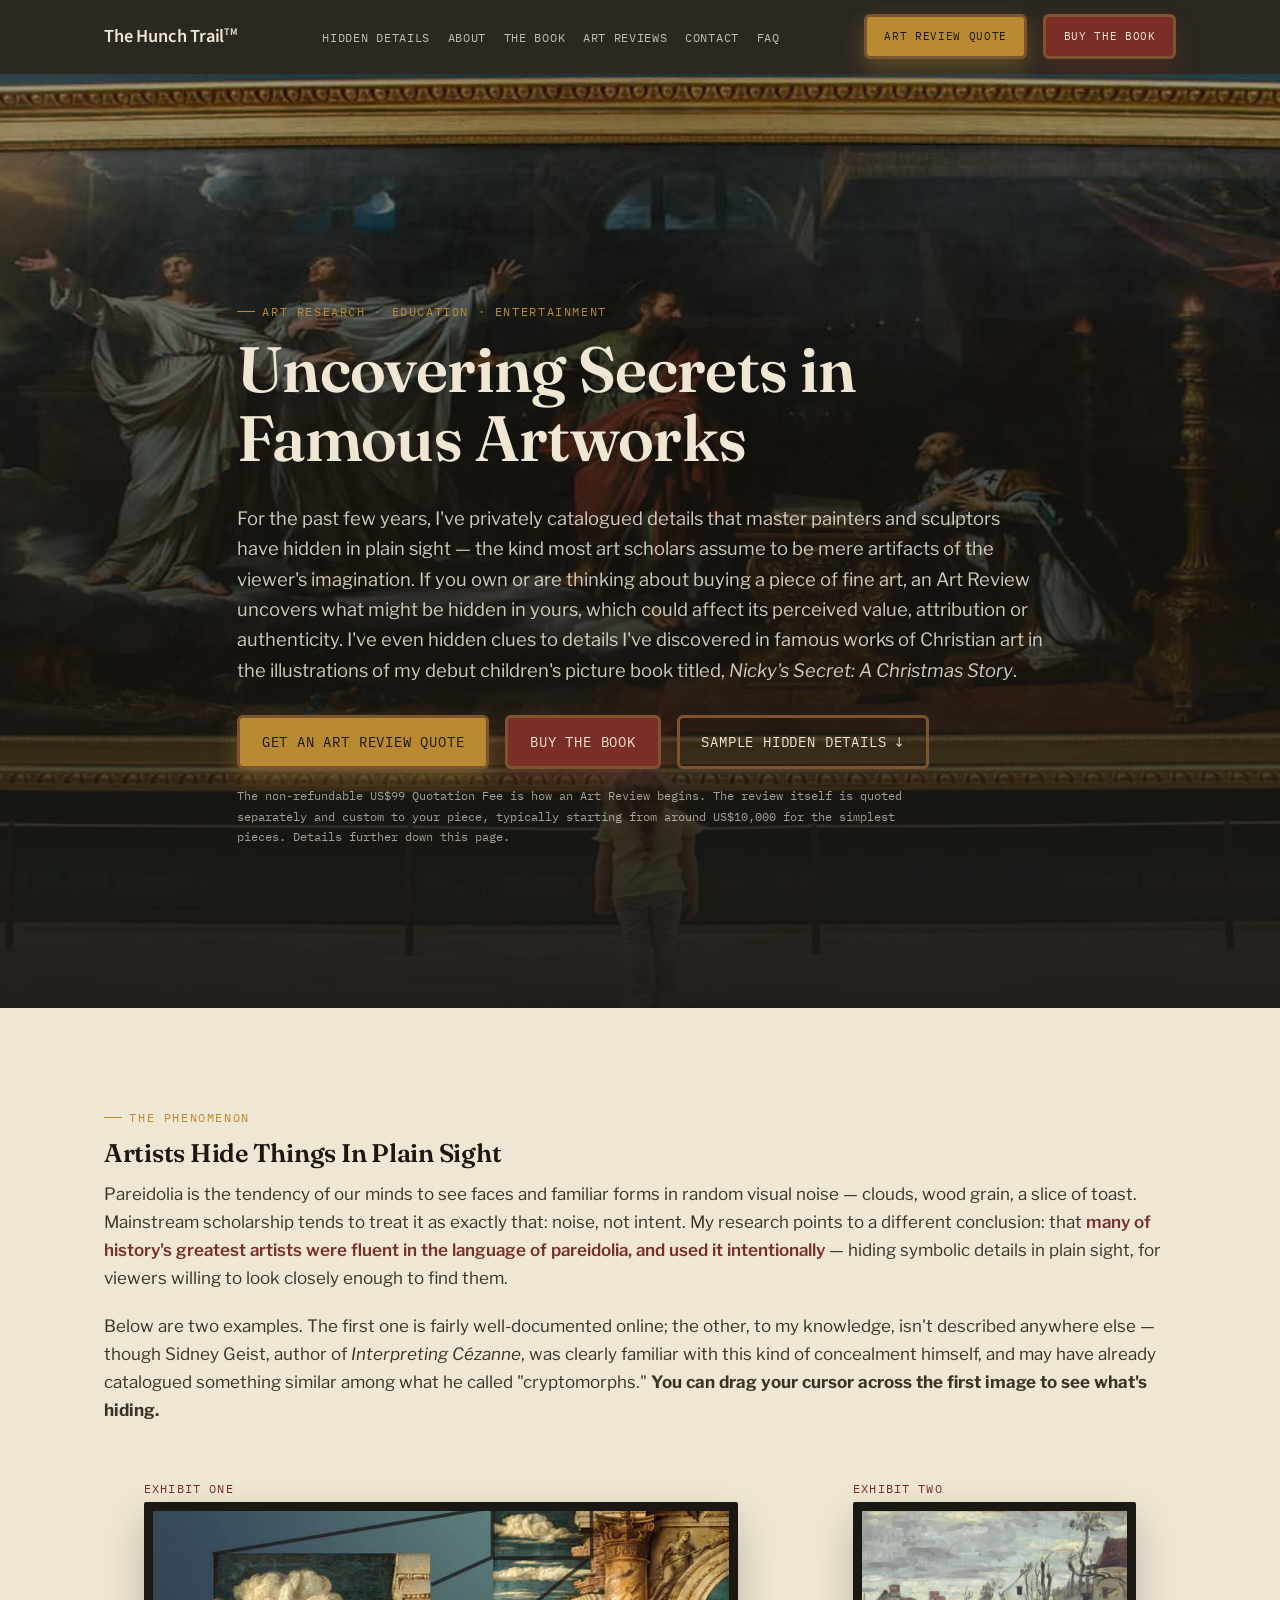
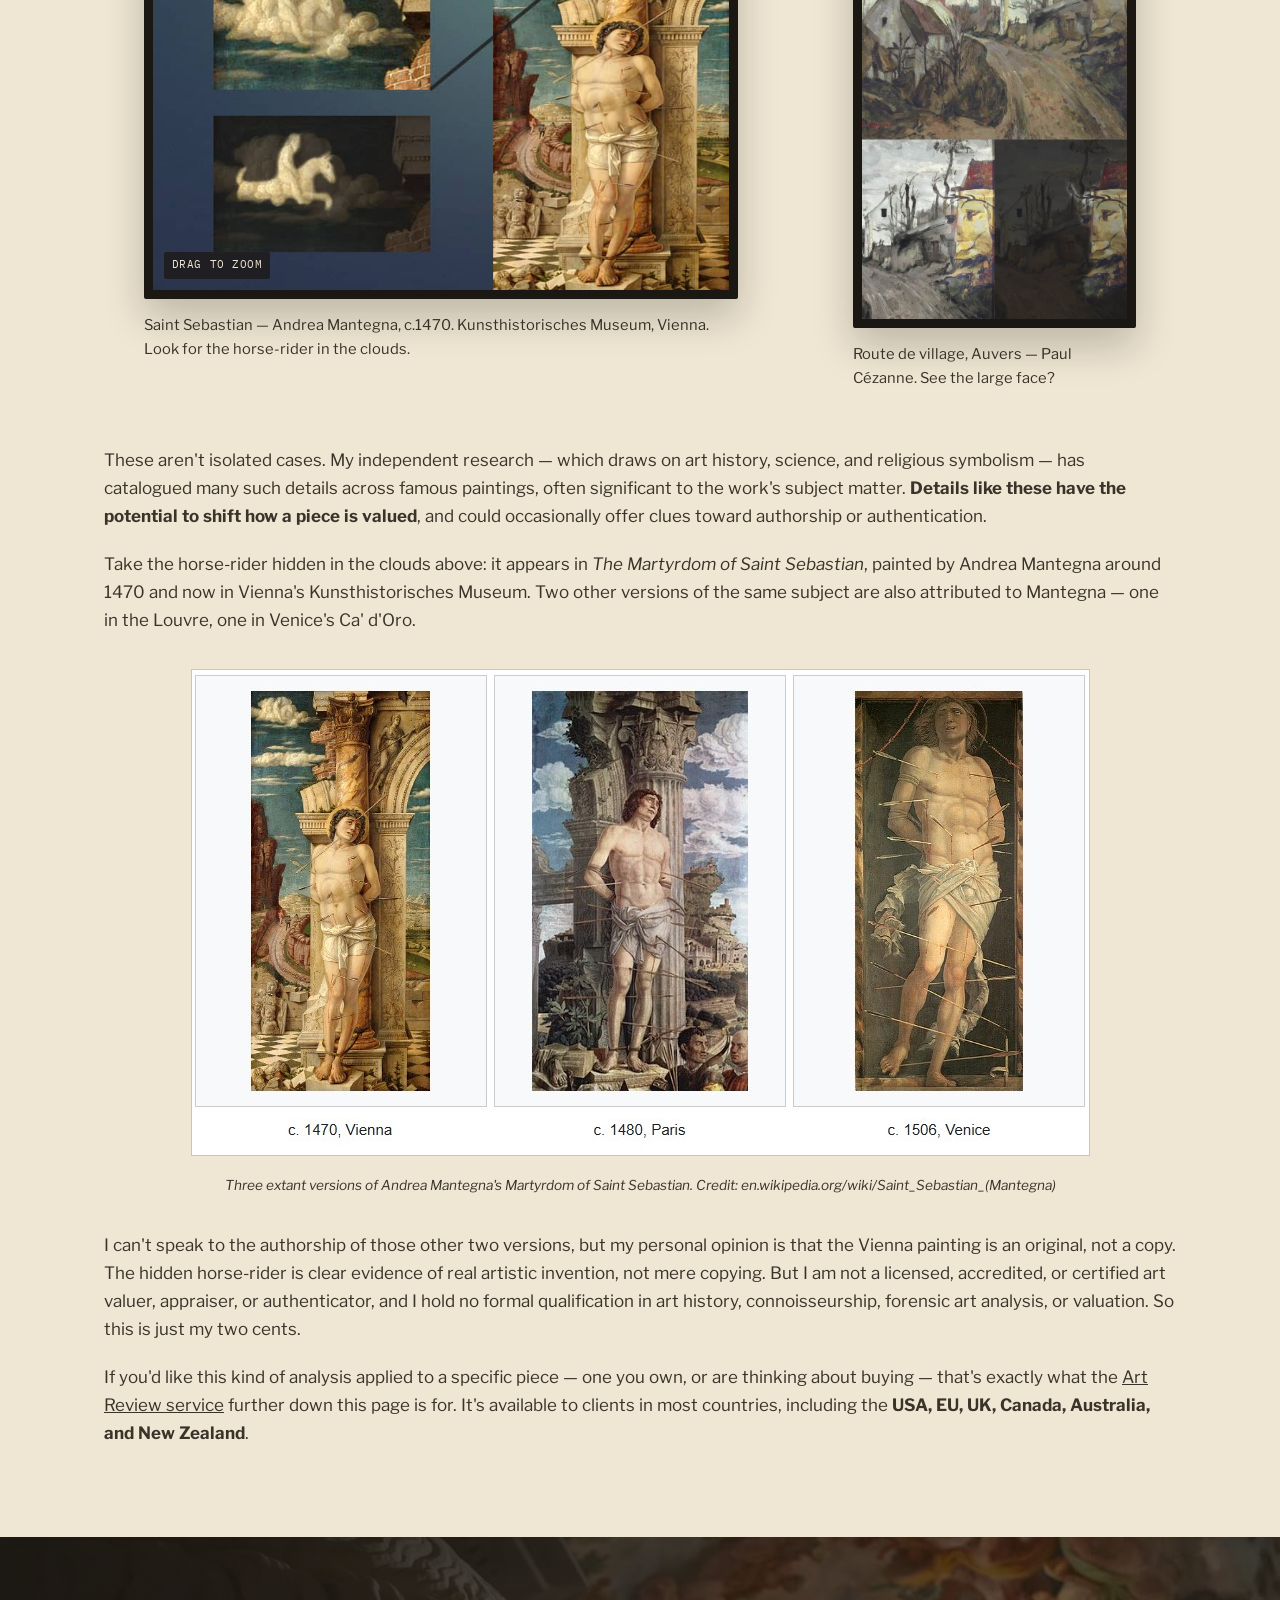
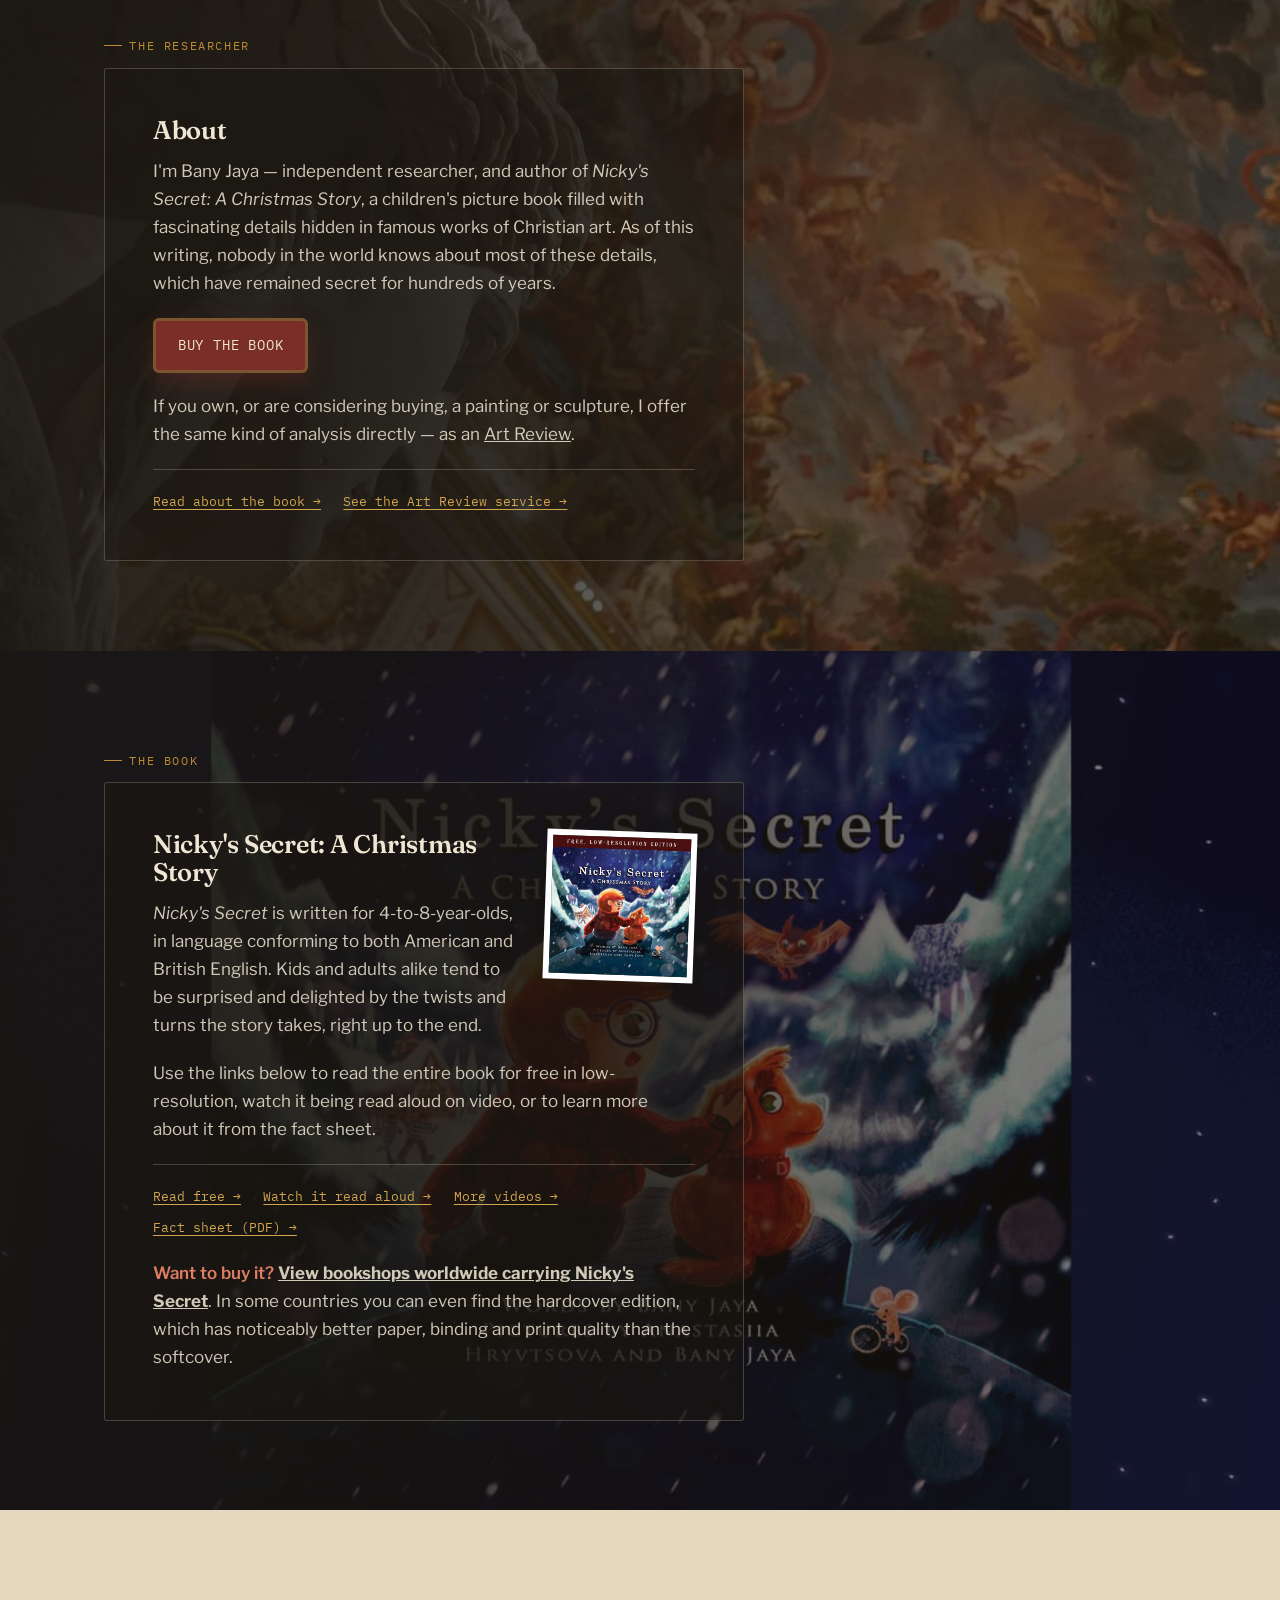
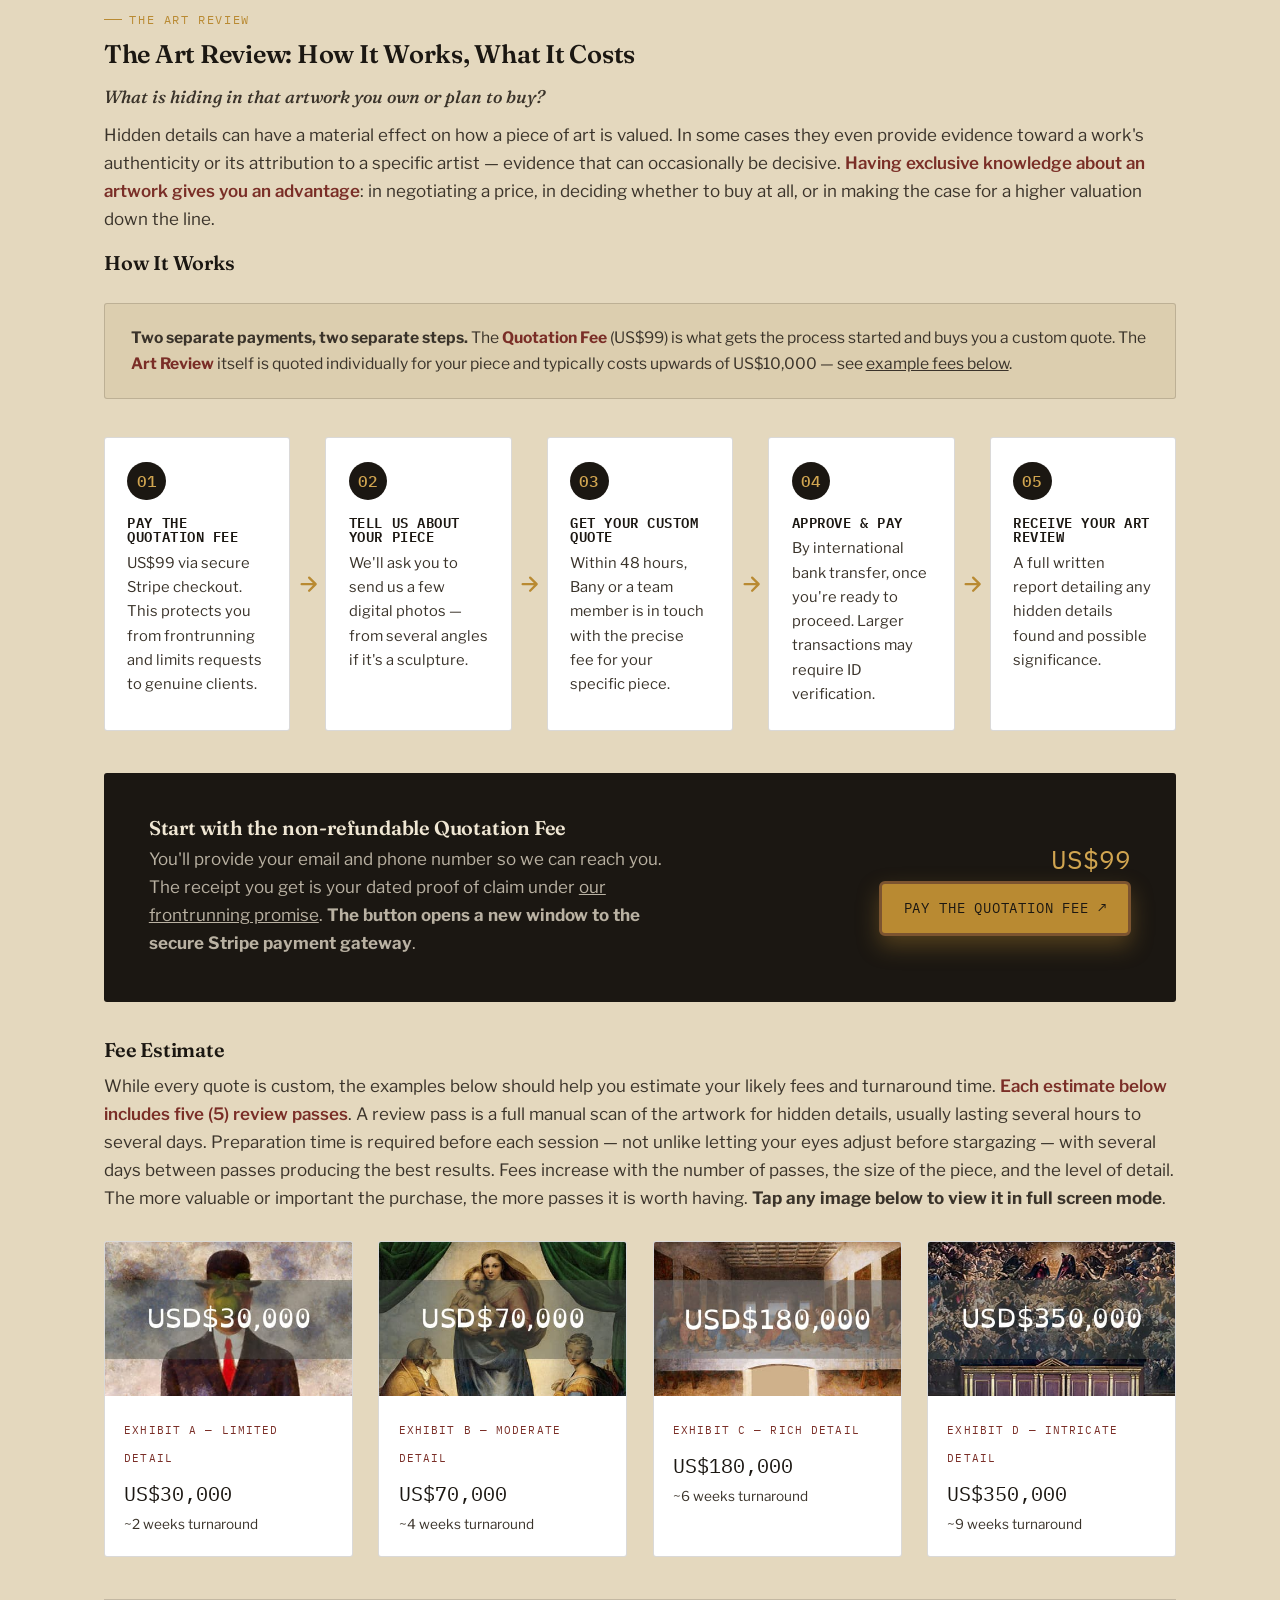
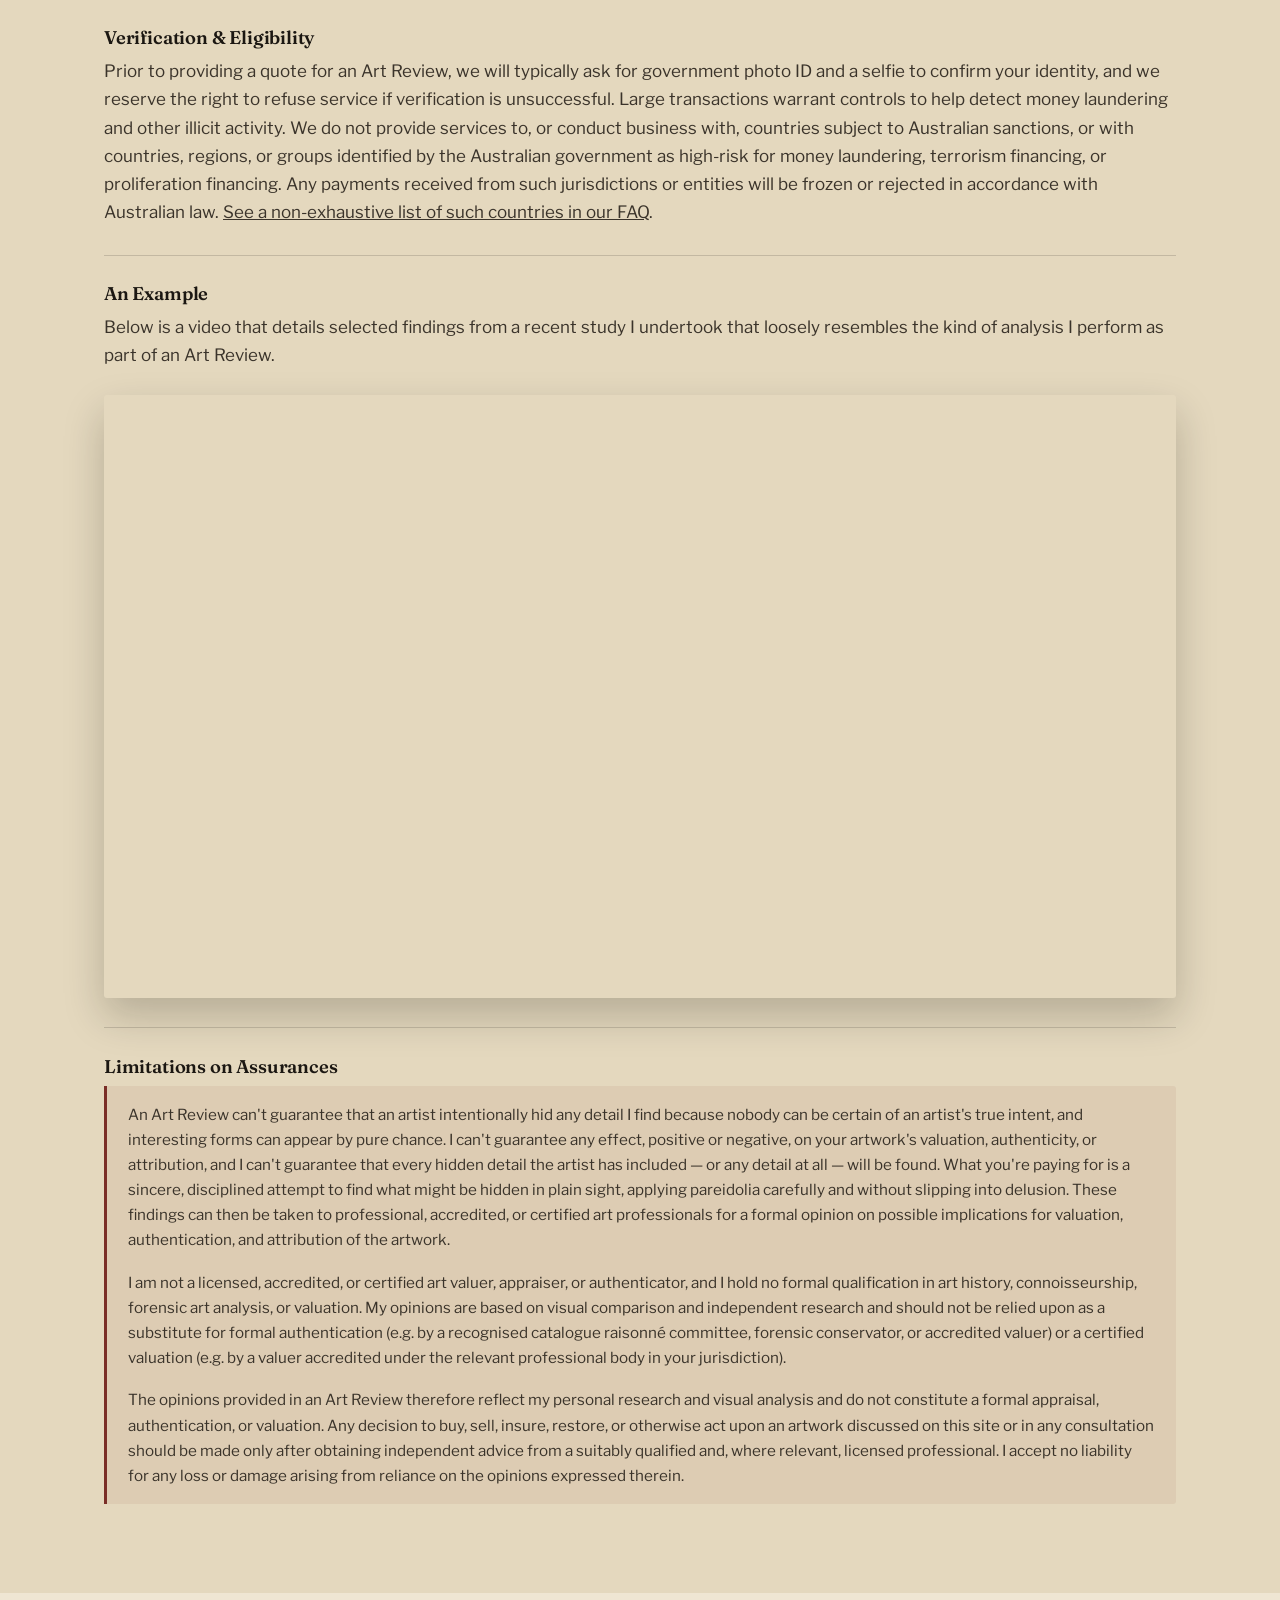
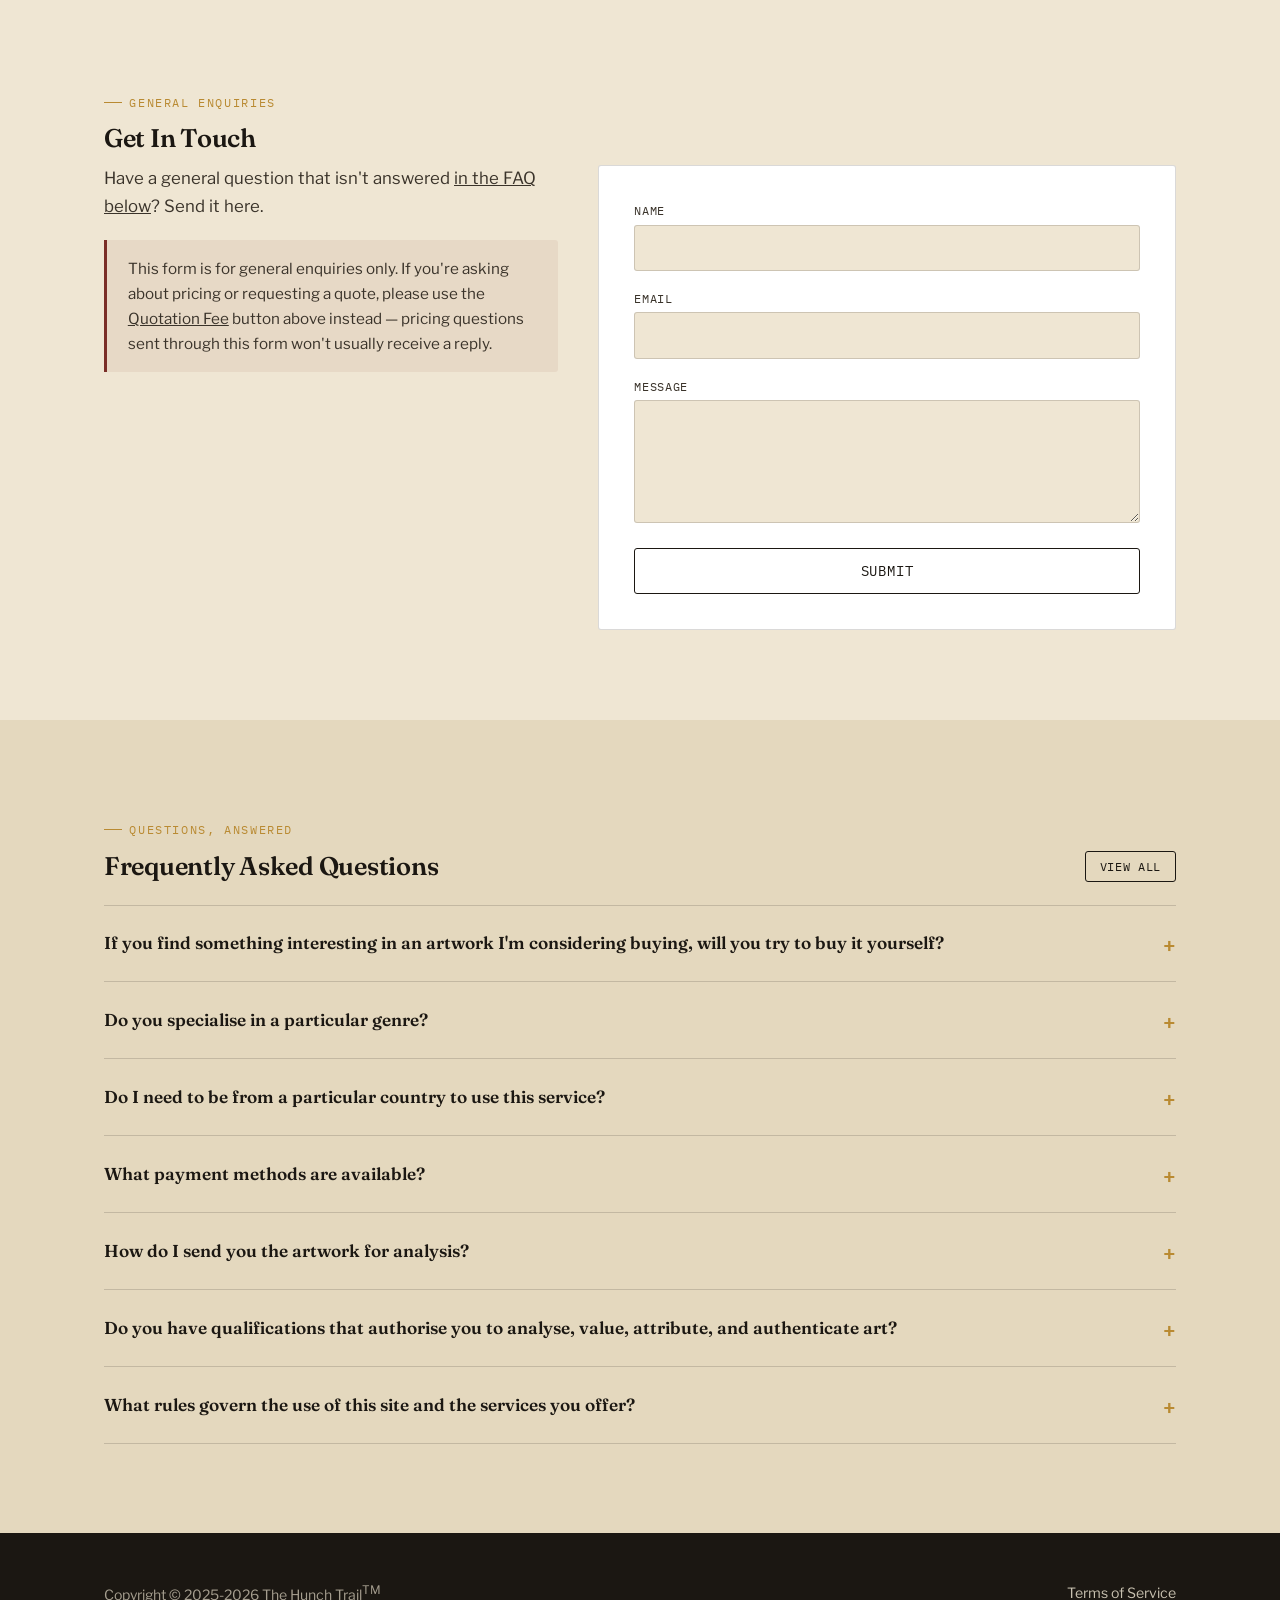
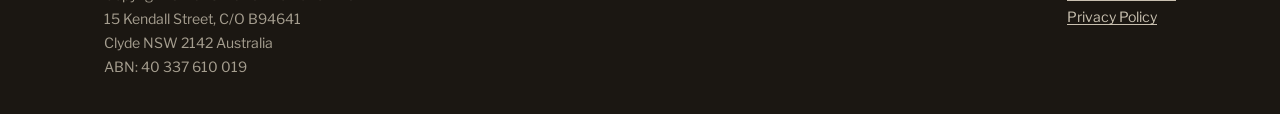
==== commit dd9a62c8: "Add files via upload" ====
--- a/index.html
+++ b/index.html
@@ -41,7 +41,18 @@
 #hero h1{font-size:clamp(2rem,5vw,4.2rem);max-width:16ch;color:var(--parchment);}
 #hero .lede{color:rgba(239,230,211,0.86);font-size:1.15rem;}
 .hero-ctas{display:flex;flex-wrap:wrap;gap:1rem;margin-top:1.8rem;align-items:center;}
+/* max-width here is only the no-JavaScript fallback. Normally the
+   script at the foot of this page overrides both the left margin and
+   the width so this paragraph sits directly beneath the CTA buttons,
+   sharing their left and right edges — see "Items 2 and 3" there. */
 .hero-note{font-family:var(--font-mono);font-size:.78rem;color:rgba(239,230,211,0.66);margin-top:1rem;max-width:46ch;}
+/* Item 2: once the three CTAs no longer fit on one row, the block of
+   buttons is centred instead of hugging the left edge. Whether they
+   have wrapped is decided in JavaScript rather than at a guessed pixel
+   width, because the wrap point depends on the button copy and on
+   whether the web font has finished loading. Centring cannot change how
+   many buttons fit per row, so this can't feed back into that test. */
+.hero-ctas.is-wrapped{justify-content:center;}
 /* Item: below ~417px, the primary CTA's label ("Start with the Quotation
    Fee — US$99") is wider than the screen, and .btn's site-wide
    white-space:nowrap stops it shrinking — the whole hero was overflowing
@@ -525,6 +536,19 @@
 			</div>
 
 			<div class="legal-block reveal">
+				<h3>Verification &amp; Eligibility</h3>
+				<p class="text-columns">Prior to providing a quote for an Art Review, we will typically ask for government photo ID and a selfie to confirm your identity, and we reserve the right to refuse service if verification is unsuccessful. Large transactions warrant controls to help detect money laundering and other illicit activity. We do not provide services to, or conduct business with, countries subject to Australian sanctions, or with countries, regions, or groups identified by the Australian government as high-risk for money laundering, terrorism financing, or proliferation financing. Any payments received from such jurisdictions or entities will be frozen or rejected in accordance with Australian law. <a href="#eligibility">See a non-exhaustive list of such countries in our FAQ</a>.</p>
+			</div>
+
+			<div class="legal-block reveal">
+				<h3>An Example</h3>
+				<p class="text-columns">Below is a video that details selected findings from a recent study I undertook that loosely resembles the kind of analysis I perform as part of an Art Review.</p>
+				<div class="video-wrap">
+					<iframe src="https://www.youtube.com/embed/70mC4FUnCxg?si=zcgm6Tuym2fGgVpv" title="YouTube video player" allow="accelerometer; autoplay; clipboard-write; encrypted-media; gyroscope; picture-in-picture; web-share" referrerpolicy="strict-origin-when-cross-origin" allowfullscreen></iframe>
+				</div>
+			</div>
+
+			<div class="legal-block reveal">
 				<h3>Limitations on Assurances</h3>
 				<div class="note-callout">
 					<p>An Art Review can't guarantee that an artist intentionally hid any detail I find because nobody can be certain of an artist's true intent, and interesting forms can appear by pure chance. I can't guarantee any effect, positive or negative, on your artwork's valuation, authenticity, or attribution, and I can't guarantee that every hidden detail the artist has included — or any detail at all — will be found. What you're paying for is a sincere, disciplined attempt to find what might be hidden in plain sight, applying pareidolia carefully and without slipping into delusion. These findings can then be taken to professional, accredited, or certified art professionals for a formal opinion on possible implications for valuation, authentication, and attribution of the artwork.</p>
@@ -533,18 +557,6 @@
 				</div>
 			</div>
 
-			<div class="legal-block reveal">
-				<h3>Verification &amp; Eligibility</h3>
-				<p class="text-columns">Prior to providing a quote for an Art Review, we will typically ask for government photo ID and a selfie to confirm your identity, and we reserve the right to refuse service if verification is unsuccessful. Large transactions warrant controls to help detect money laundering and other illicit activity. We do not provide services to, or conduct business with, countries subject to Australian sanctions, or with countries, regions, or groups identified by the Australian government as high-risk for money laundering, terrorism financing, or proliferation financing. Any payments received from such jurisdictions or entities will be frozen or rejected in accordance with Australian law. <a href="#eligibility">See a non-exhaustive list of such countries in our FAQ</a>.</p>
-			</div>
-
-			<div class="legal-block reveal">
-				<h3>An Example</h3>
-				<p class="text-columns">Below is a video that details selected findings from a recent study I undertook that loosely resembles the kind of analysis I perform as part of an Art Review.</p>
-				<div class="video-wrap">
-					<iframe src="https://www.youtube.com/embed/70mC4FUnCxg?si=zcgm6Tuym2fGgVpv" title="YouTube video player" allow="accelerometer; autoplay; clipboard-write; encrypted-media; gyroscope; picture-in-picture; web-share" referrerpolicy="strict-origin-when-cross-origin" allowfullscreen></iframe>
-				</div>
-			</div>
 		</div>
 	</section>
 
@@ -712,44 +724,75 @@
 		});
 	}
 
-	/* Item 3 (round 3): on wide-enough screens the two hero buttons
-	   sit on one row, and the .hero-note paragraph below them should
-	   wrap at the same right edge as that row instead of its own
-	   fixed 46ch cap (which the CSS still uses as the default — see
-	   #hero .hero-note above — for narrow screens where the buttons
-	   stack onto separate rows). Matching that edge exactly isn't
-	   something CSS alone can do here: the row's rendered width
-	   depends on the CTA copy, the web font that's loaded, and the
-	   viewport, so this measures the row directly rather than
-	   guessing a fixed breakpoint or pixel width that could drift out
-	   of sync with any of those. Whether the buttons are still on one
-	   row is likewise detected directly (by comparing their vertical
-	   position) rather than assumed from a screen-width breakpoint,
-	   so this keeps working correctly regardless of viewport size,
-	   font metrics, or future copy changes. */
+	/* Items 2 and 3 (round 7): the hero CTA row, and the note beneath
+	   it. Two things happen here, in this order, because the second
+	   depends on the first:
+
+	     2. If the buttons have wrapped onto more than one row, the
+	        .is-wrapped class centres them (see the CSS near the top of
+	        this page).
+	     3. The note below is then given the same left and right edges
+	        as the buttons — specifically, the left edge of whichever
+	        button sits furthest left and the right edge of whichever
+	        sits furthest right. Those edges move as the viewport
+	        resizes and as the buttons reflow, which is the behaviour
+	        asked for.
+
+	   Everything is measured from the rendered page rather than
+	   inferred from a pixel breakpoint. The point at which the buttons
+	   wrap depends on the button copy, the viewport, and which font
+	   has actually loaded, so any hard-coded breakpoint would drift
+	   out of sync the first time one of those changed.
+
+	   Note the ordering: .is-wrapped is applied BEFORE the edges are
+	   read, so the positions measured are the centred ones actually on
+	   screen. Reading them afterwards forces one layout pass, which is
+	   why this runs on resize rather than on scroll.
+
+	   The previous version of this block measured .hero-ctas itself.
+	   That element is a block-level flex container, so its box is the
+	   full width of the page wrapper no matter how wide the buttons
+	   inside it are — which is why the note's right edge did not line
+	   up with the last button. Measuring the buttons fixes that. */
 	var heroCtas = document.querySelector('.hero-ctas');
 	var heroNote = document.querySelector('.hero-note');
 	if (heroCtas && heroNote) {
-		var syncHeroNoteWidth = function(){
-			var ctaButtons = heroCtas.querySelectorAll('.btn');
-			var singleRow = ctaButtons.length < 2 ||
-				ctaButtons[0].offsetTop === ctaButtons[ctaButtons.length - 1].offsetTop;
-			if (singleRow) {
-				heroNote.style.maxWidth = heroCtas.getBoundingClientRect().width + 'px';
-			} else {
-				/* Buttons have wrapped onto separate rows (narrow
-				   screen) — clear the inline override and fall back
-				   to the CSS default. */
-				heroNote.style.maxWidth = '';
+		var syncHeroLayout = function(){
+			var buttons = heroCtas.querySelectorAll('.btn');
+			if (!buttons.length) return;
+
+			/* Have they wrapped? Compare the vertical position of the
+			   first and last button — a direct reading of the fact,
+			   rather than a guess from screen width. */
+			var wrapped = buttons[0].offsetTop !== buttons[buttons.length - 1].offsetTop;
+			heroCtas.classList.toggle('is-wrapped', wrapped);
+
+			/* Outermost left and right edges across every button, on
+			   whichever row each one ended up. */
+			var rowLeft = heroCtas.getBoundingClientRect().left;
+			var left = Infinity, right = -Infinity, box, i;
+			for (i = 0; i < buttons.length; i++) {
+				box = buttons[i].getBoundingClientRect();
+				if (box.left < left) left = box.left;
+				if (box.right > right) right = box.right;
 			}
+
+			/* Expressed relative to the row's own left edge, so the
+			   result is independent of page scroll position. When the
+			   buttons are NOT wrapped they start at the left edge, so
+			   the margin comes out as zero and the note simply ends at
+			   the last button — the single-row case, handled by the
+			   same two lines rather than a separate branch. */
+			heroNote.style.marginLeft = (left - rowLeft) + 'px';
+			heroNote.style.maxWidth = (right - left) + 'px';
 		};
-		syncHeroNoteWidth();
-		window.addEventListener('resize', syncHeroNoteWidth, {passive:true});
+		syncHeroLayout();
+		window.addEventListener('resize', syncHeroLayout, {passive:true});
 		/* Google Fonts loads with font-display:swap, so the CTA
 		   buttons can resize slightly once the real webfont replaces
 		   the fallback font — re-measure once that settles. */
 		if (document.fonts && document.fonts.ready) {
-			document.fonts.ready.then(syncHeroNoteWidth);
+			document.fonts.ready.then(syncHeroLayout);
 		}
 	}
 
--- a/assets/css/hunch-theme.css
+++ b/assets/css/hunch-theme.css
@@ -147,8 +147,30 @@
 /* ============================================================
    HEADER (shared across every page)
 ============================================================ */
-#header{position:sticky;top:0;z-index:500;background:rgba(27,23,18,0.92);-webkit-backdrop-filter:blur(6px);backdrop-filter:blur(6px);border-bottom:1px solid transparent;transition:border-color .2s var(--ease),box-shadow .2s var(--ease);}
+#header{position:sticky;top:0;z-index:500;background:rgba(27,23,18,0.92);-webkit-backdrop-filter:blur(6px);backdrop-filter:blur(6px);border-bottom:1px solid transparent;transition:transform .28s var(--ease),border-color .2s var(--ease),box-shadow .2s var(--ease);}
 #header.is-scrolled{border-color:var(--line-dark);box-shadow:0 6px 20px rgba(0,0,0,0.25);}
+
+/* ---------- Auto-hiding header (touchscreens only) ----------
+   Round 7, item 1. On a touchscreen the whole header bar slides up out
+   of the way as soon as the visitor scrolls down the page, and drops
+   back the moment they scroll back up. It is always on screen at page
+   load and whenever the page is at the top.
+
+   The .is-hidden class is added and removed by assets/js/hunch-theme.js,
+   which also refuses to hide the bar while the menu is open.
+
+   Scoped to touchscreens using the same "does this visitor have a real
+   mouse?" test the homepage already uses for the loupe and for its
+   mouse-vs-touch instruction copy — here in its negated form, so it
+   matches everything that is NOT hover-capable-with-a-fine-pointer. A
+   desktop mouse user keeps the header pinned exactly as before.
+
+   Only the .is-hidden rule needs to live inside the media query. The
+   transition is declared once on #header above, which costs a desktop
+   visitor nothing because no transform is ever applied there. */
+@media not all and (hover:hover) and (pointer:fine){
+	#header.is-hidden{transform:translateY(-100%);}
+}
 #header .bar{display:flex;align-items:center;justify-content:space-between;gap:1.5rem;padding-top:.9rem;padding-bottom:.9rem;}
 /* Note: only top/bottom padding is set above (not the shorthand "padding")
    so the left/right padding from .wrap (1.5rem) still comes through — a
@@ -226,7 +248,18 @@
 .nav-toggle span::after{position:absolute;top:5px;}
 
 @media (max-width:860px){
-	.site-nav{position:fixed;inset:var(--header-h) 0 auto 0;background:var(--ink);border-bottom:1px solid var(--line-dark);padding:1rem 1.5rem 1.5rem;transform:translateY(-8px);opacity:0;pointer-events:none;transition:opacity .2s var(--ease),transform .2s var(--ease);max-height:calc(100vh - var(--header-h));overflow-y:auto;}
+	/* position:absolute, not fixed (changed in round 7, item 1).
+	   Fixed was fine while the header never moved, but a transformed
+	   ancestor becomes the containing block for its fixed-position
+	   descendants — so the moment the auto-hide above puts a transform
+	   on #header, a fixed panel would start measuring itself from the
+	   header box instead of from the viewport, and jump. Anchoring the
+	   panel to the header explicitly (top:100% means "immediately below
+	   the bar") renders in exactly the same place, and keeps the two
+	   locked together whatever the header is doing. #header is
+	   position:sticky, which counts as positioned, so it is already the
+	   containing block this needs — no extra rule required. */
+	.site-nav{position:absolute;top:100%;left:0;right:0;background:var(--ink);border-bottom:1px solid var(--line-dark);padding:1rem 1.5rem 1.5rem;transform:translateY(-8px);opacity:0;pointer-events:none;transition:opacity .2s var(--ease),transform .2s var(--ease);max-height:calc(100vh - var(--header-h));overflow-y:auto;}
 	.site-nav.is-open{opacity:1;transform:none;pointer-events:auto;}
 	.site-nav ul{flex-direction:column;align-items:flex-start;gap:1rem;}
 	.nav-toggle{display:flex;}
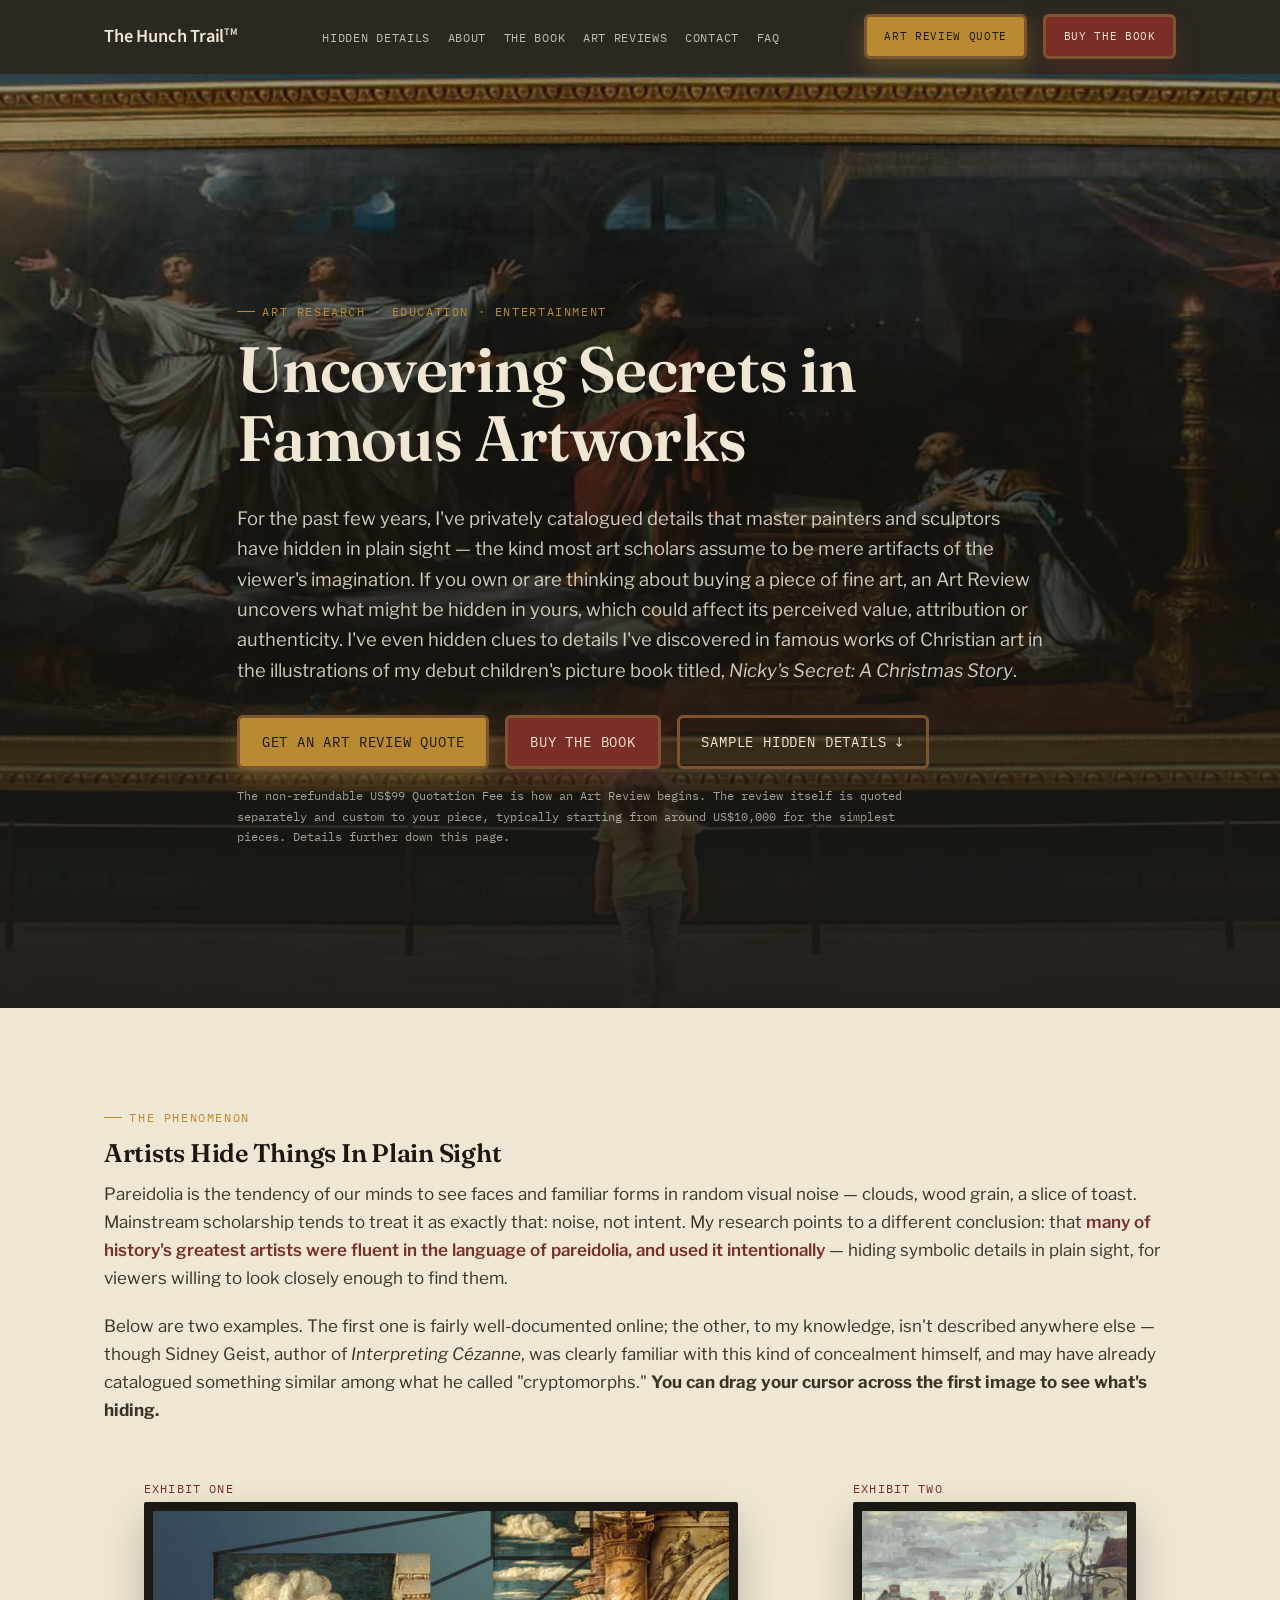
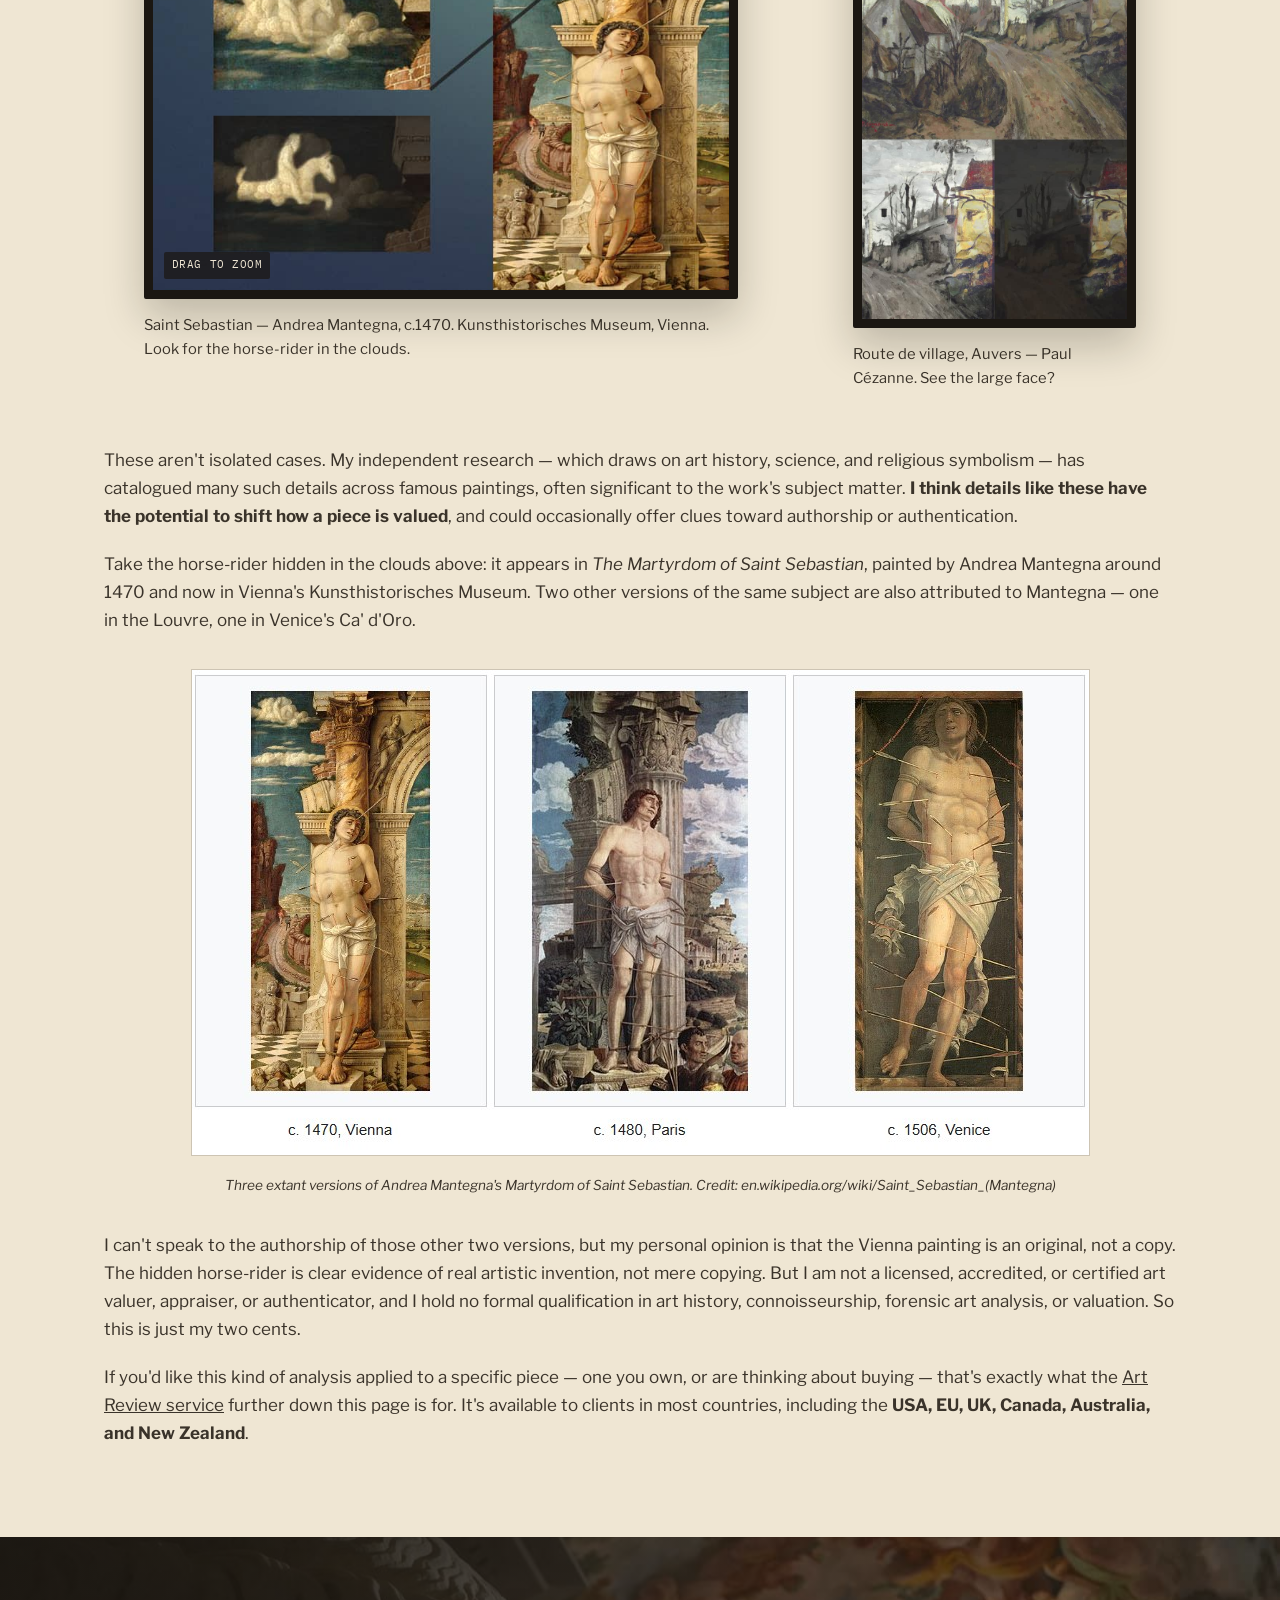
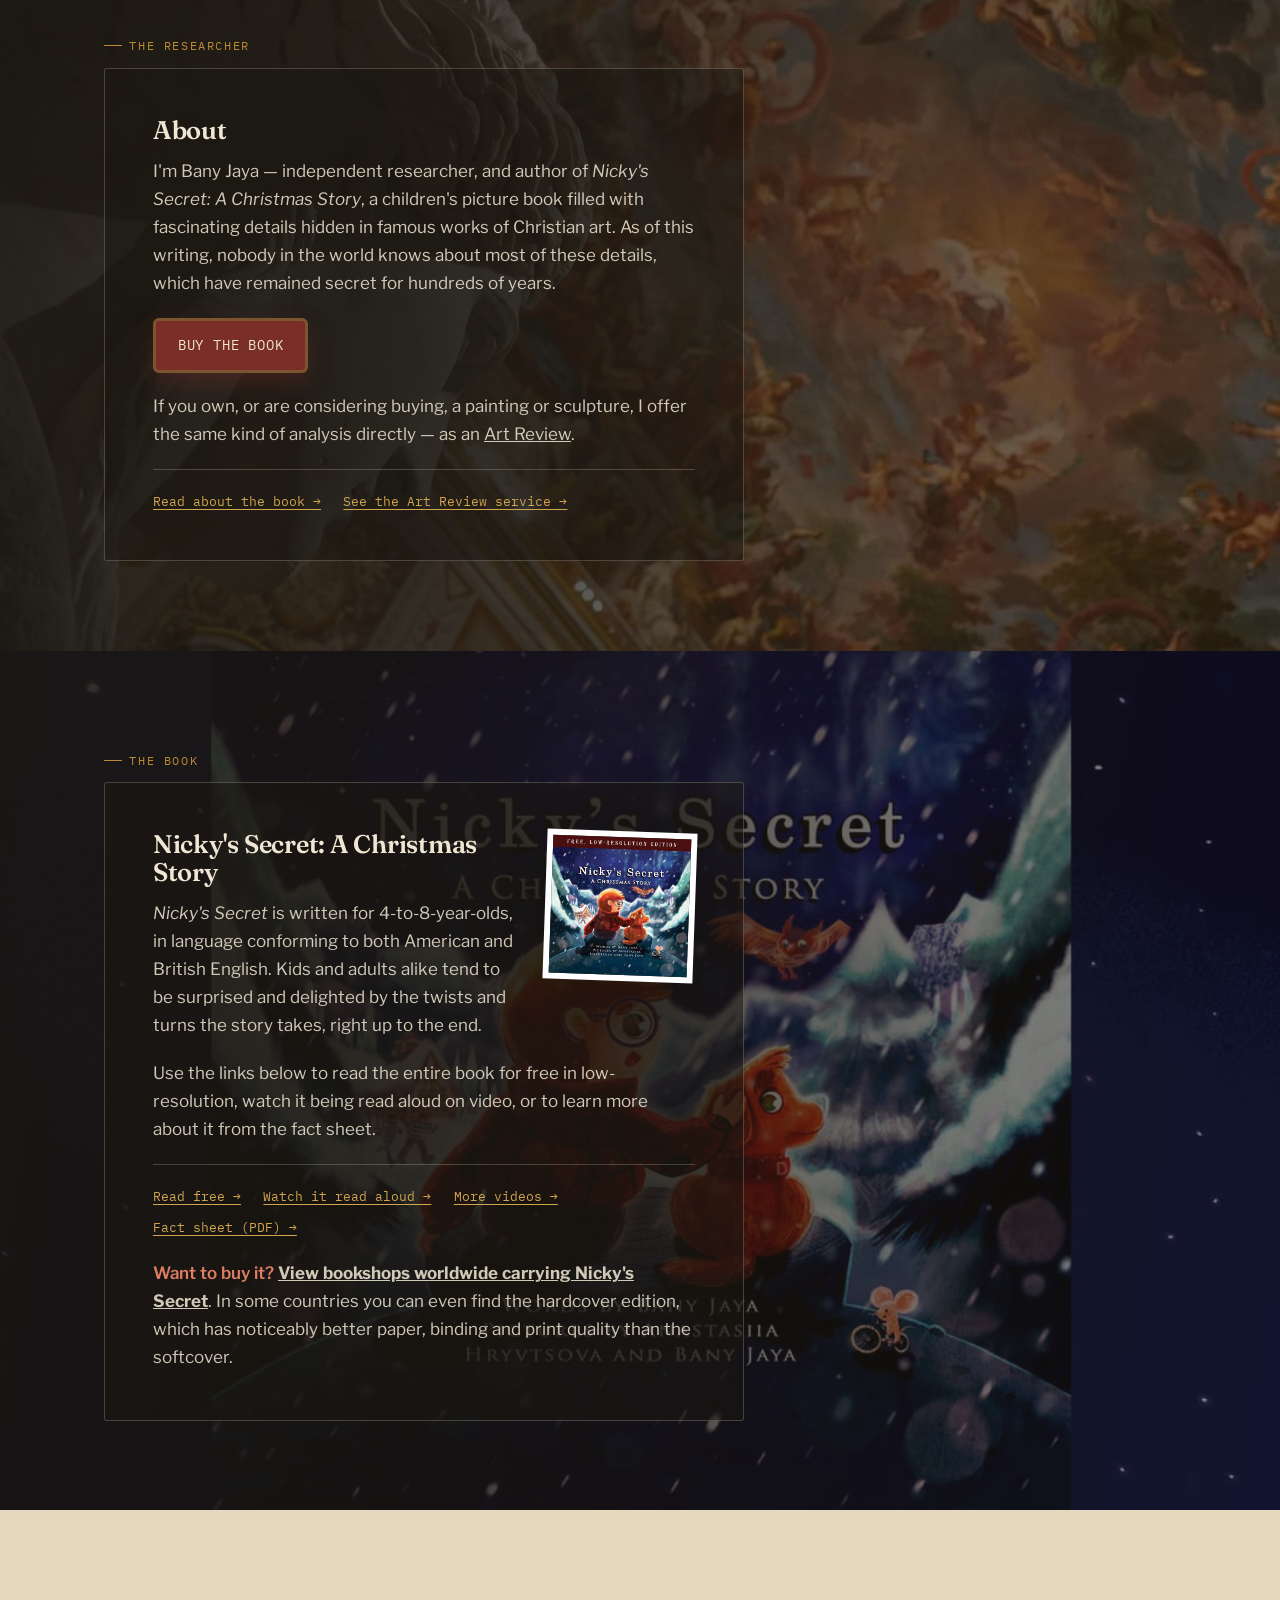
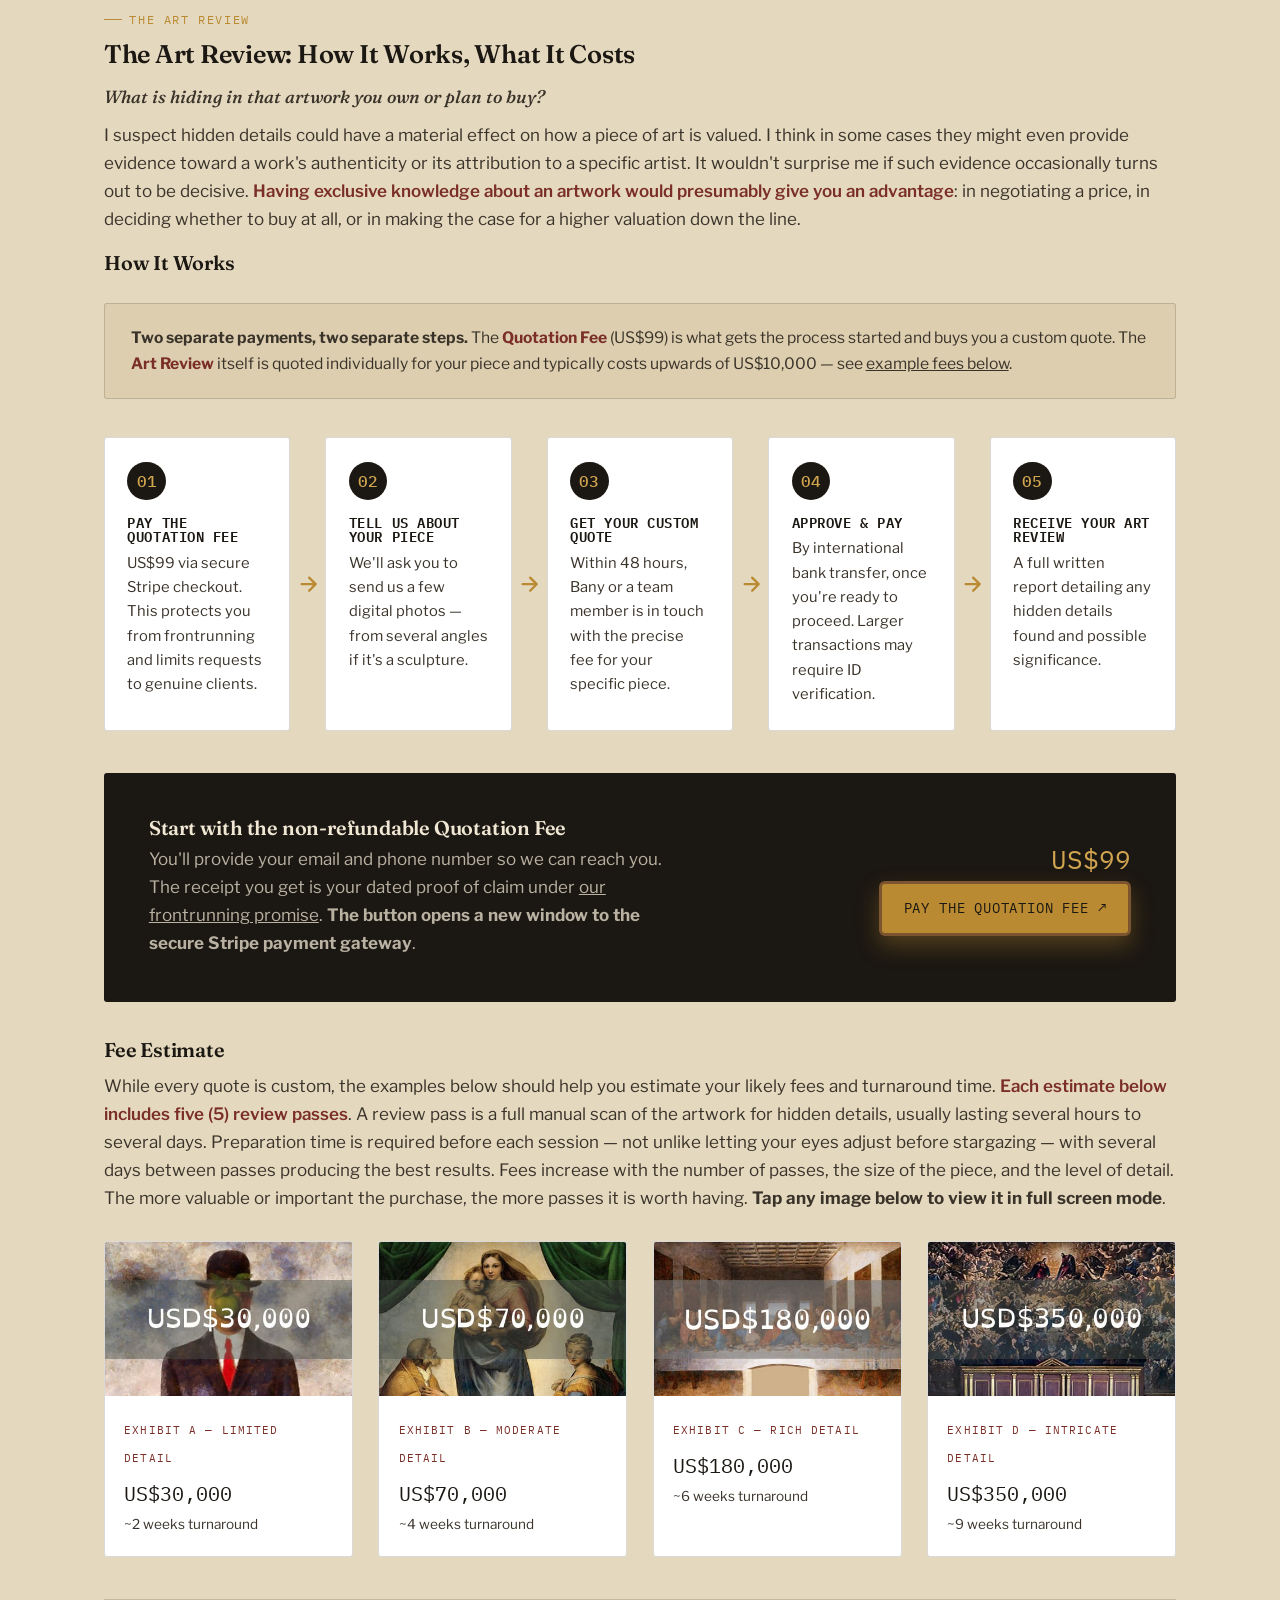
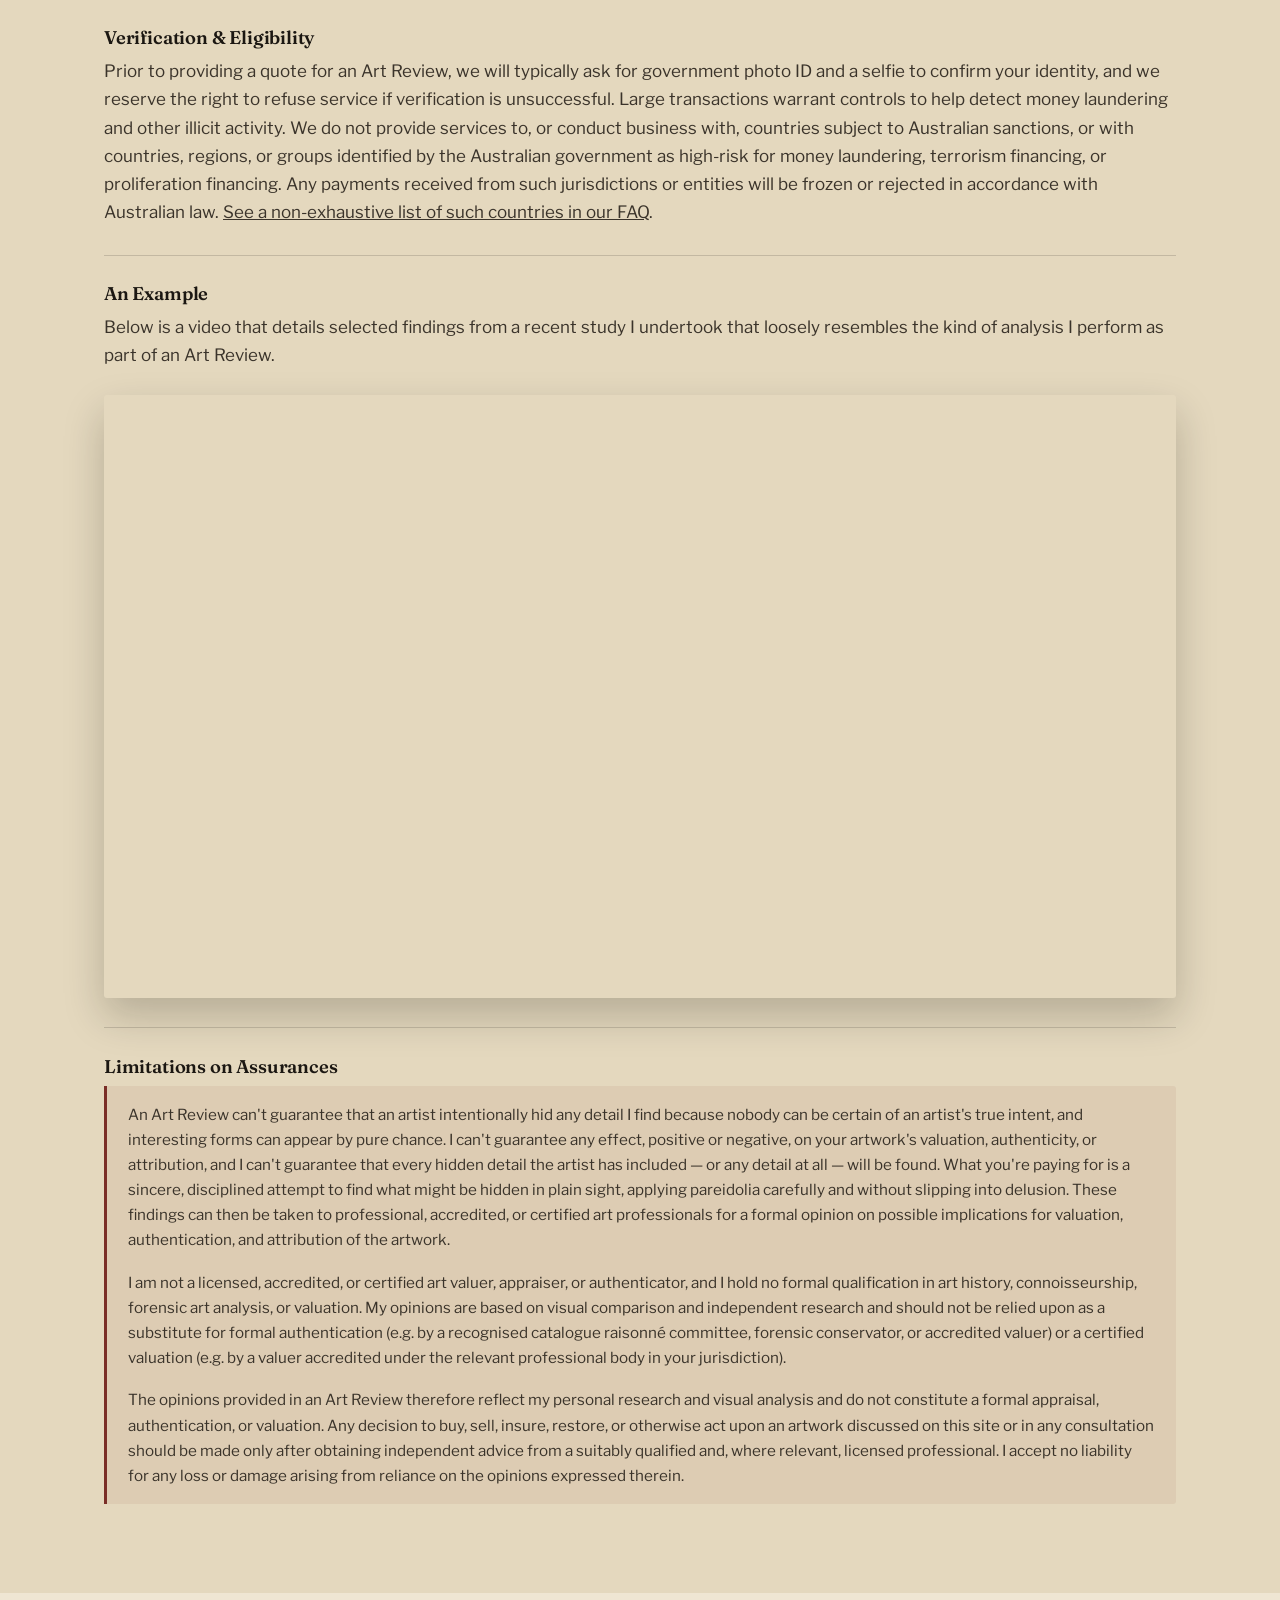
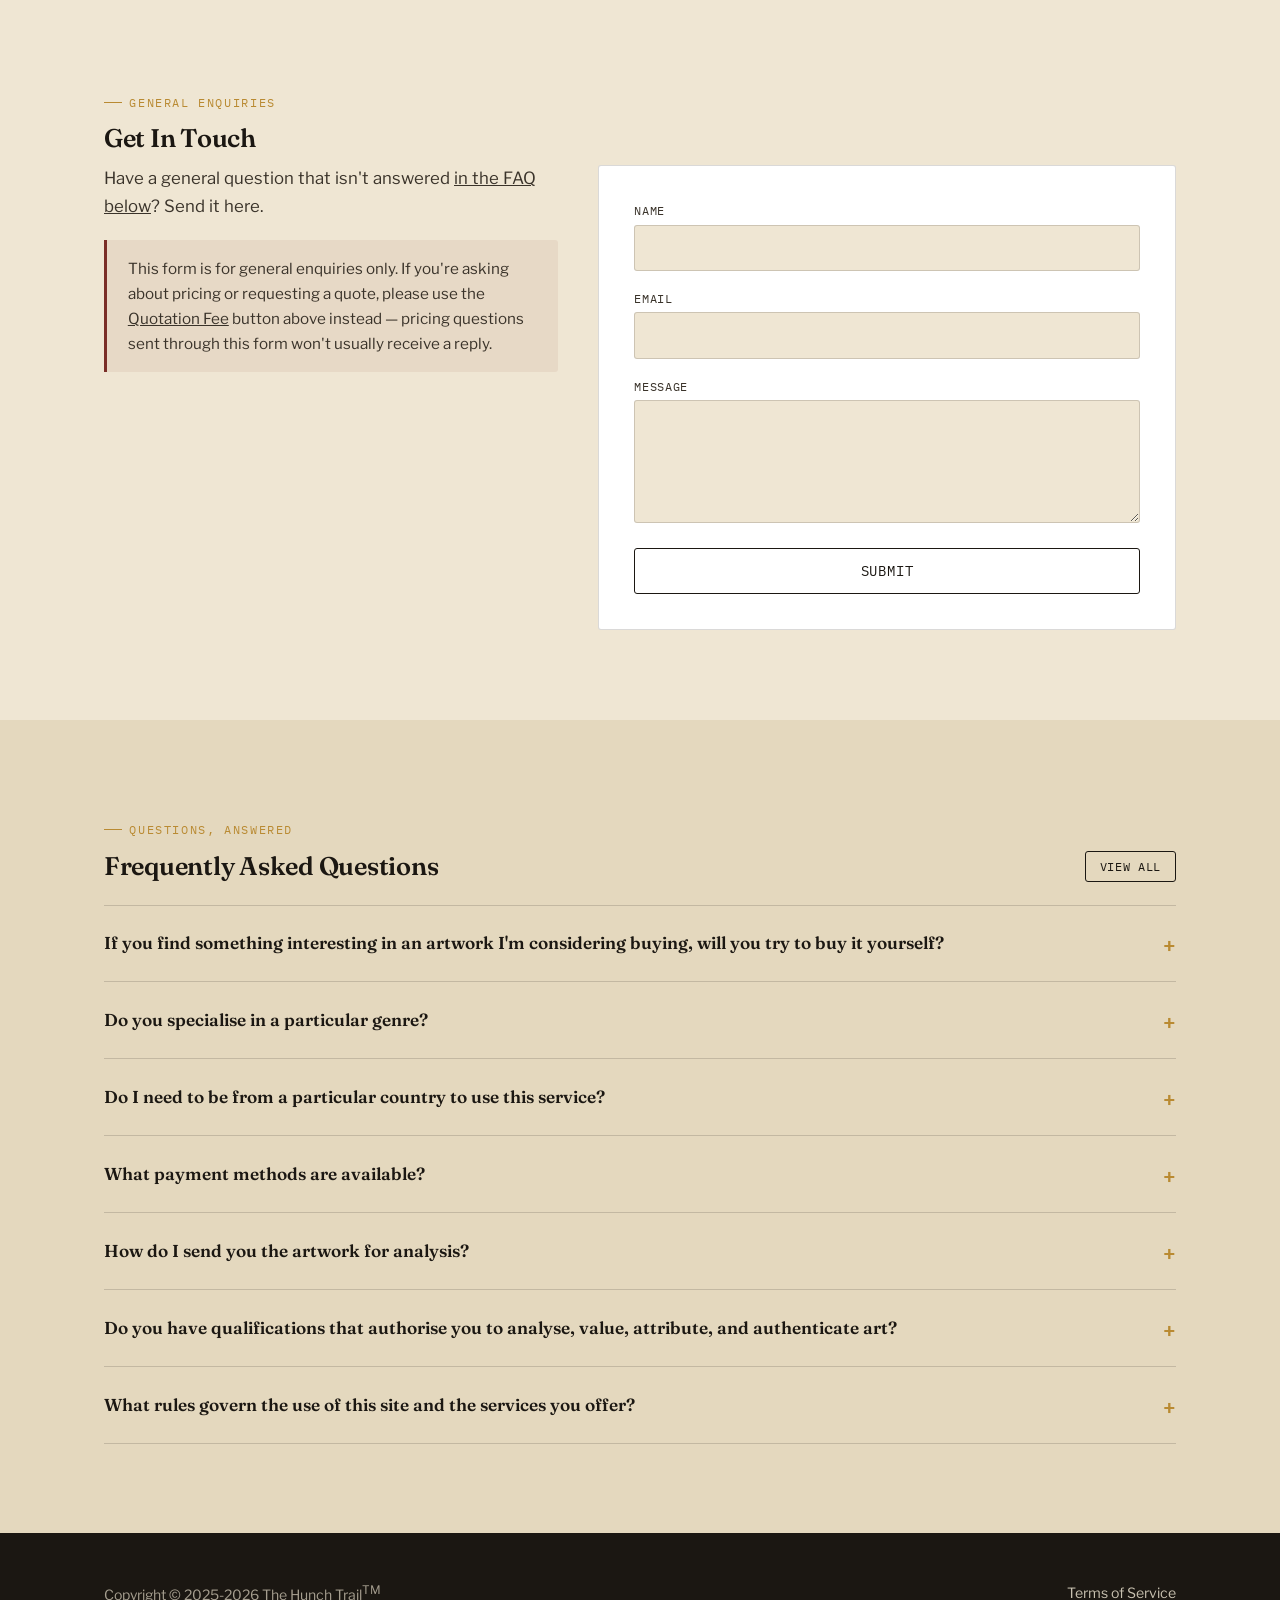
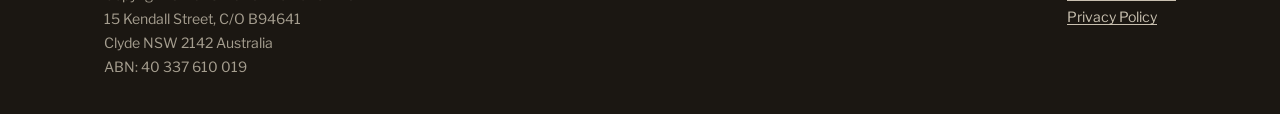
==== commit 7590cf2d: "Update index.html" ====
--- a/index.html
+++ b/index.html
@@ -369,7 +369,7 @@
 				</figure>
 			</div>
 
-			<p class="text-columns reveal">These aren't isolated cases. My independent research — which draws on art history, science, and religious symbolism — has catalogued many such details across famous paintings, often significant to the work's subject matter. <strong>Details like these have the potential to shift how a piece is valued</strong>, and could occasionally offer clues toward authorship or authentication.</p>
+			<p class="text-columns reveal">These aren't isolated cases. My independent research — which draws on art history, science, and religious symbolism — has catalogued many such details across famous paintings, often significant to the work's subject matter. <strong>I think details like these have the potential to shift how a piece is valued</strong>, and could occasionally offer clues toward authorship or authentication.</p>
 
 			<p class="text-columns reveal">Take the horse-rider hidden in the clouds above: it appears in <i>The Martyrdom of Saint Sebastian</i>, painted by Andrea Mantegna around 1470 and now in Vienna's Kunsthistorisches Museum. Two other versions of the same subject are also attributed to Mantegna — one in the Louvre, one in Venice's Ca' d'Oro.</p>
 
@@ -438,7 +438,7 @@
 			<p class="eyebrow reveal">The Art Review</p>
 			<h2 class="reveal">The Art Review: How It Works, What It Costs</h2>
 			<p class="question-line reveal">What is hiding in that artwork you own or plan to buy?</p>
-			<p class="text-columns reveal">Hidden details can have a material effect on how a piece of art is valued. In some cases they even provide evidence toward a work's authenticity or its attribution to a specific artist — evidence that can occasionally be decisive. <span class="mark">Having exclusive knowledge about an artwork gives you an advantage</span>: in negotiating a price, in deciding whether to buy at all, or in making the case for a higher valuation down the line.</p>
+			<p class="text-columns reveal">I suspect hidden details could have a material effect on how a piece of art is valued. I think in some cases they might even provide evidence toward a work's authenticity or its attribution to a specific artist. It wouldn't surprise me if such evidence occasionally turns out to be decisive. <span class="mark">Having exclusive knowledge about an artwork would presumably give you an advantage</span>: in negotiating a price, in deciding whether to buy at all, or in making the case for a higher valuation down the line.</p>
 
 			<h3 class="reveal">How It Works</h3>
 
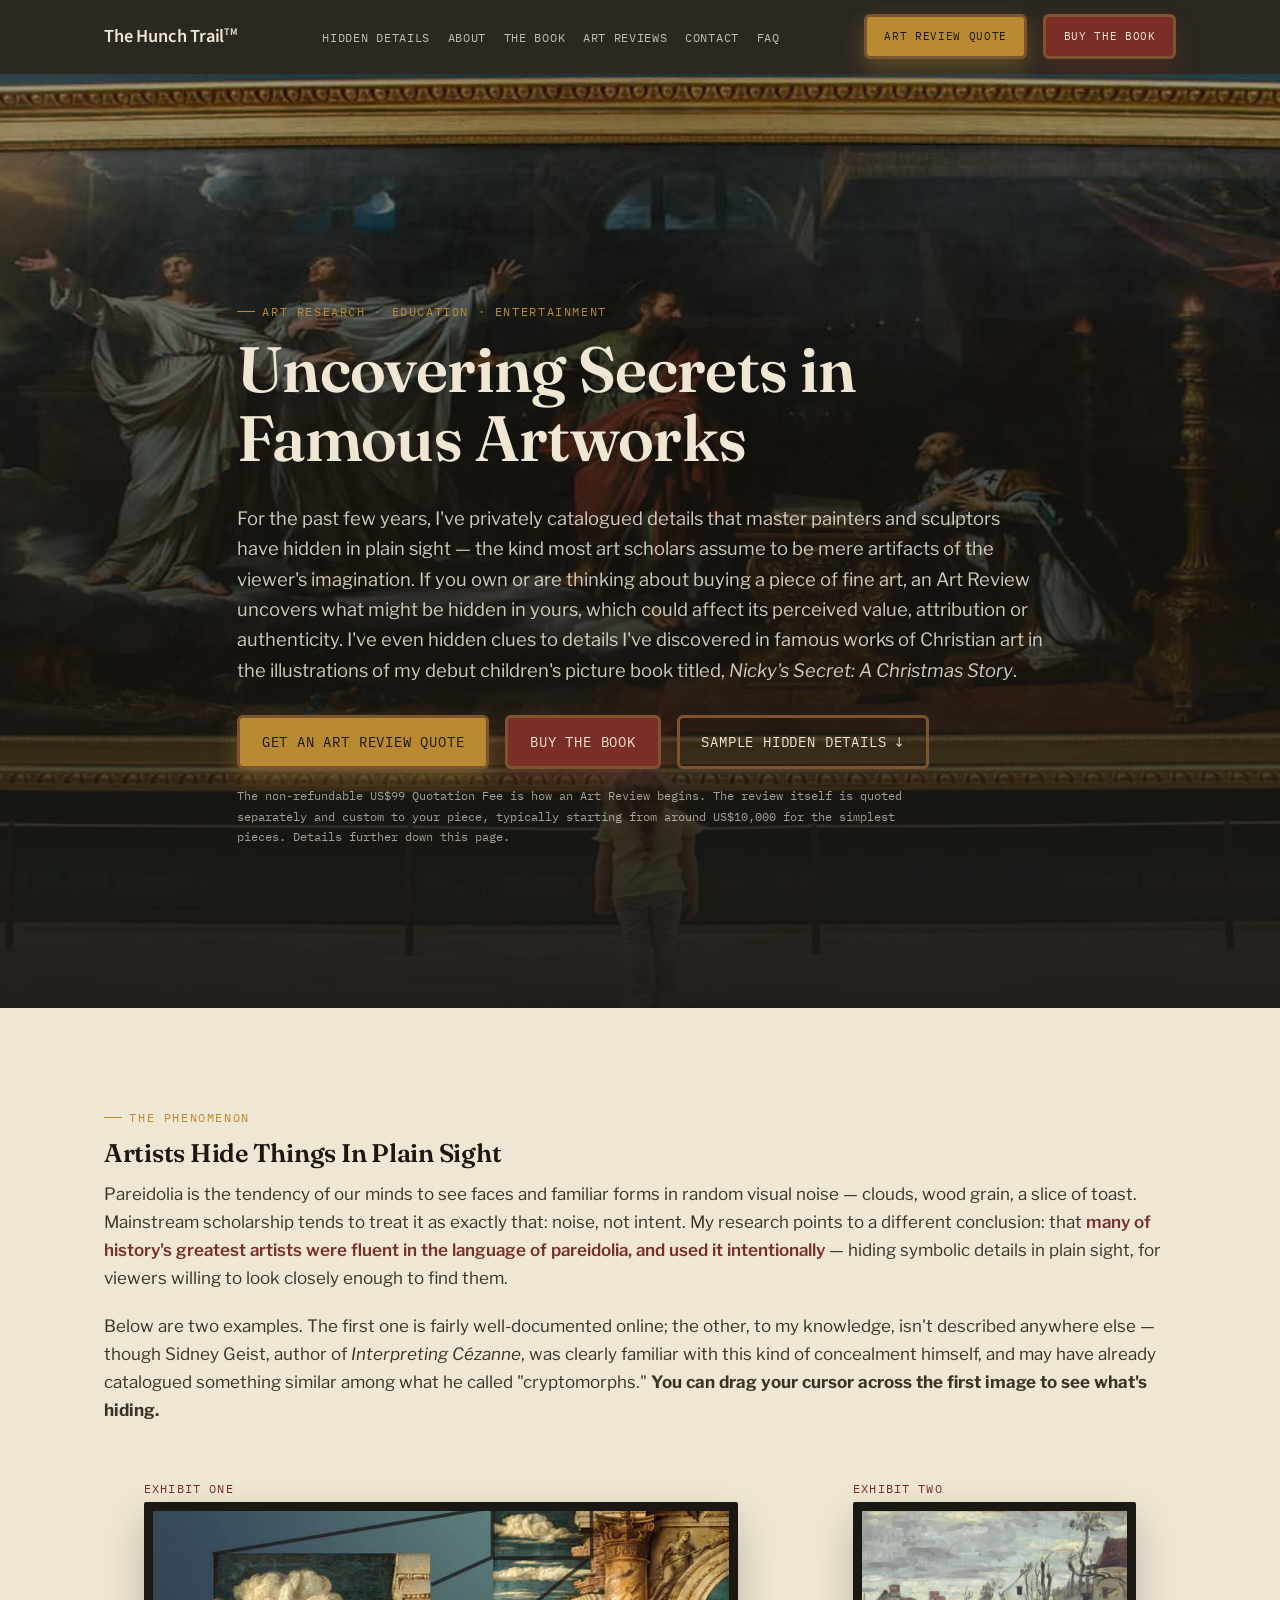
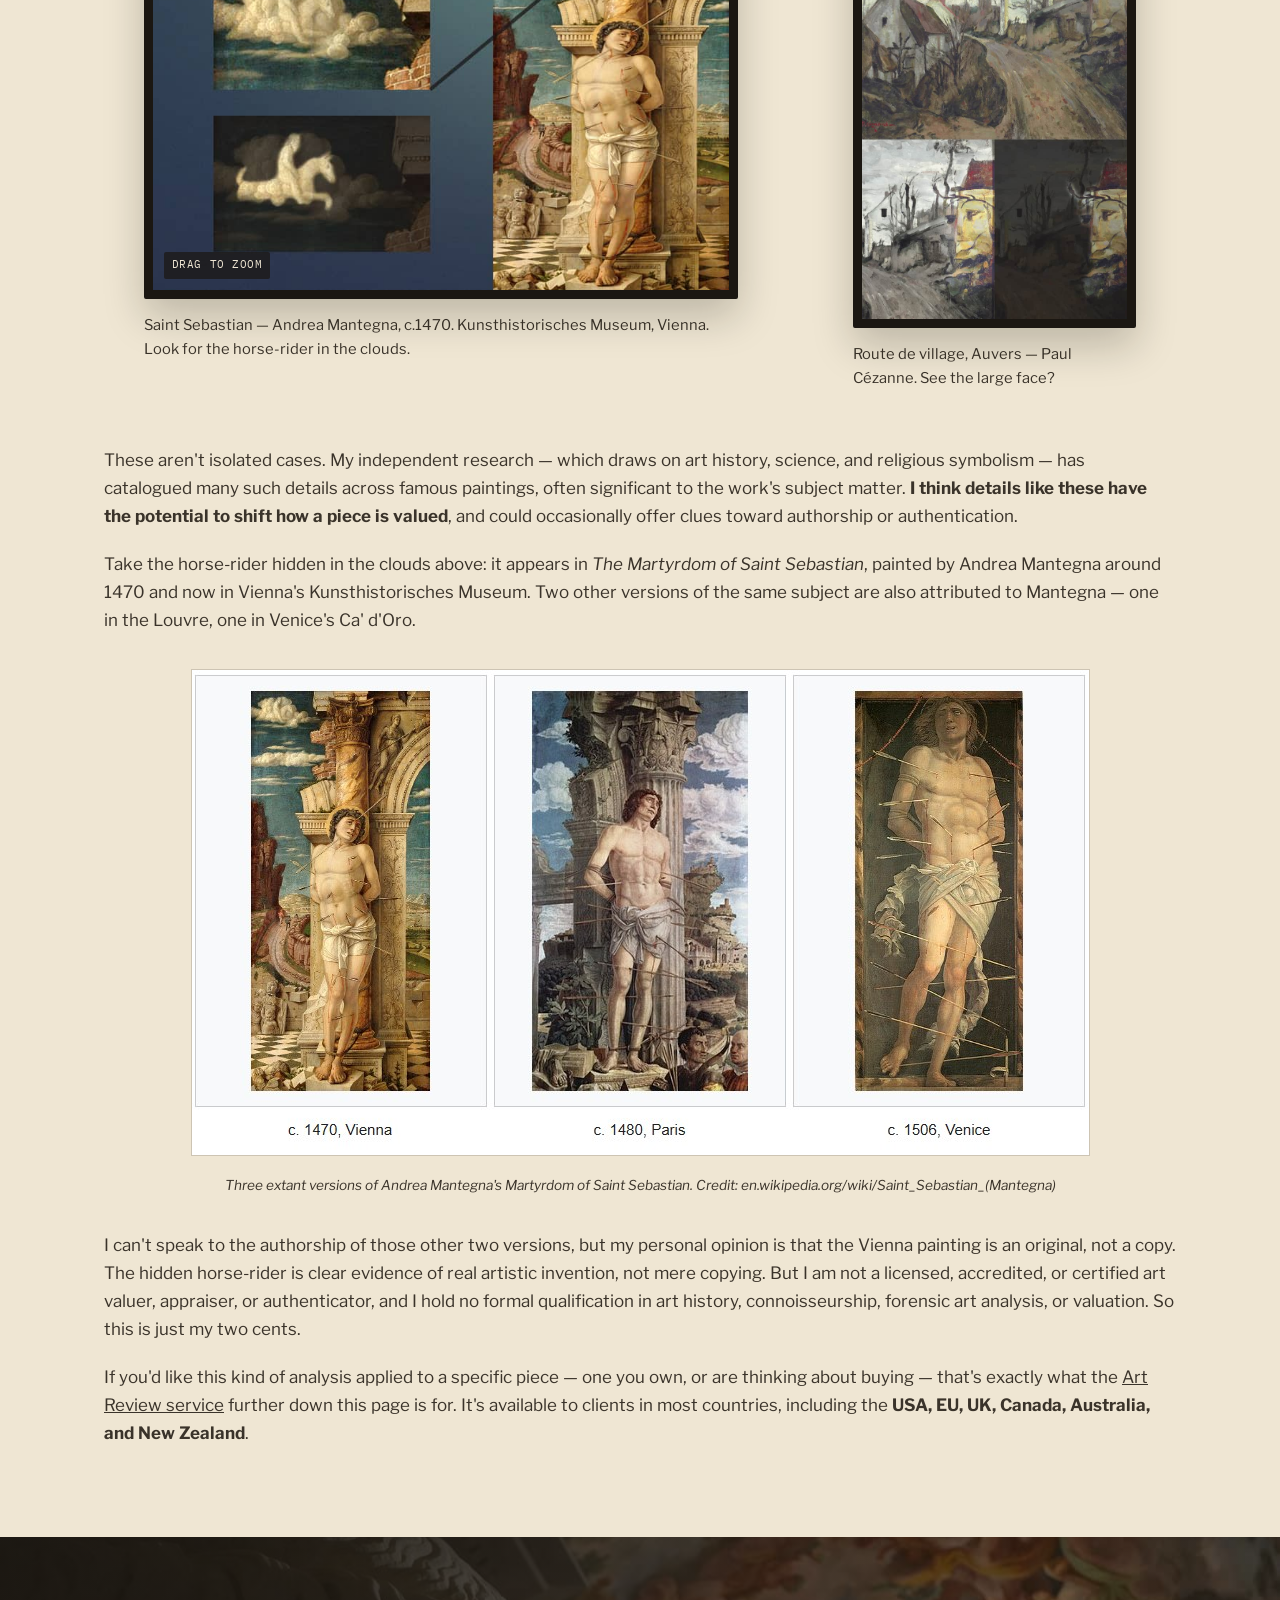
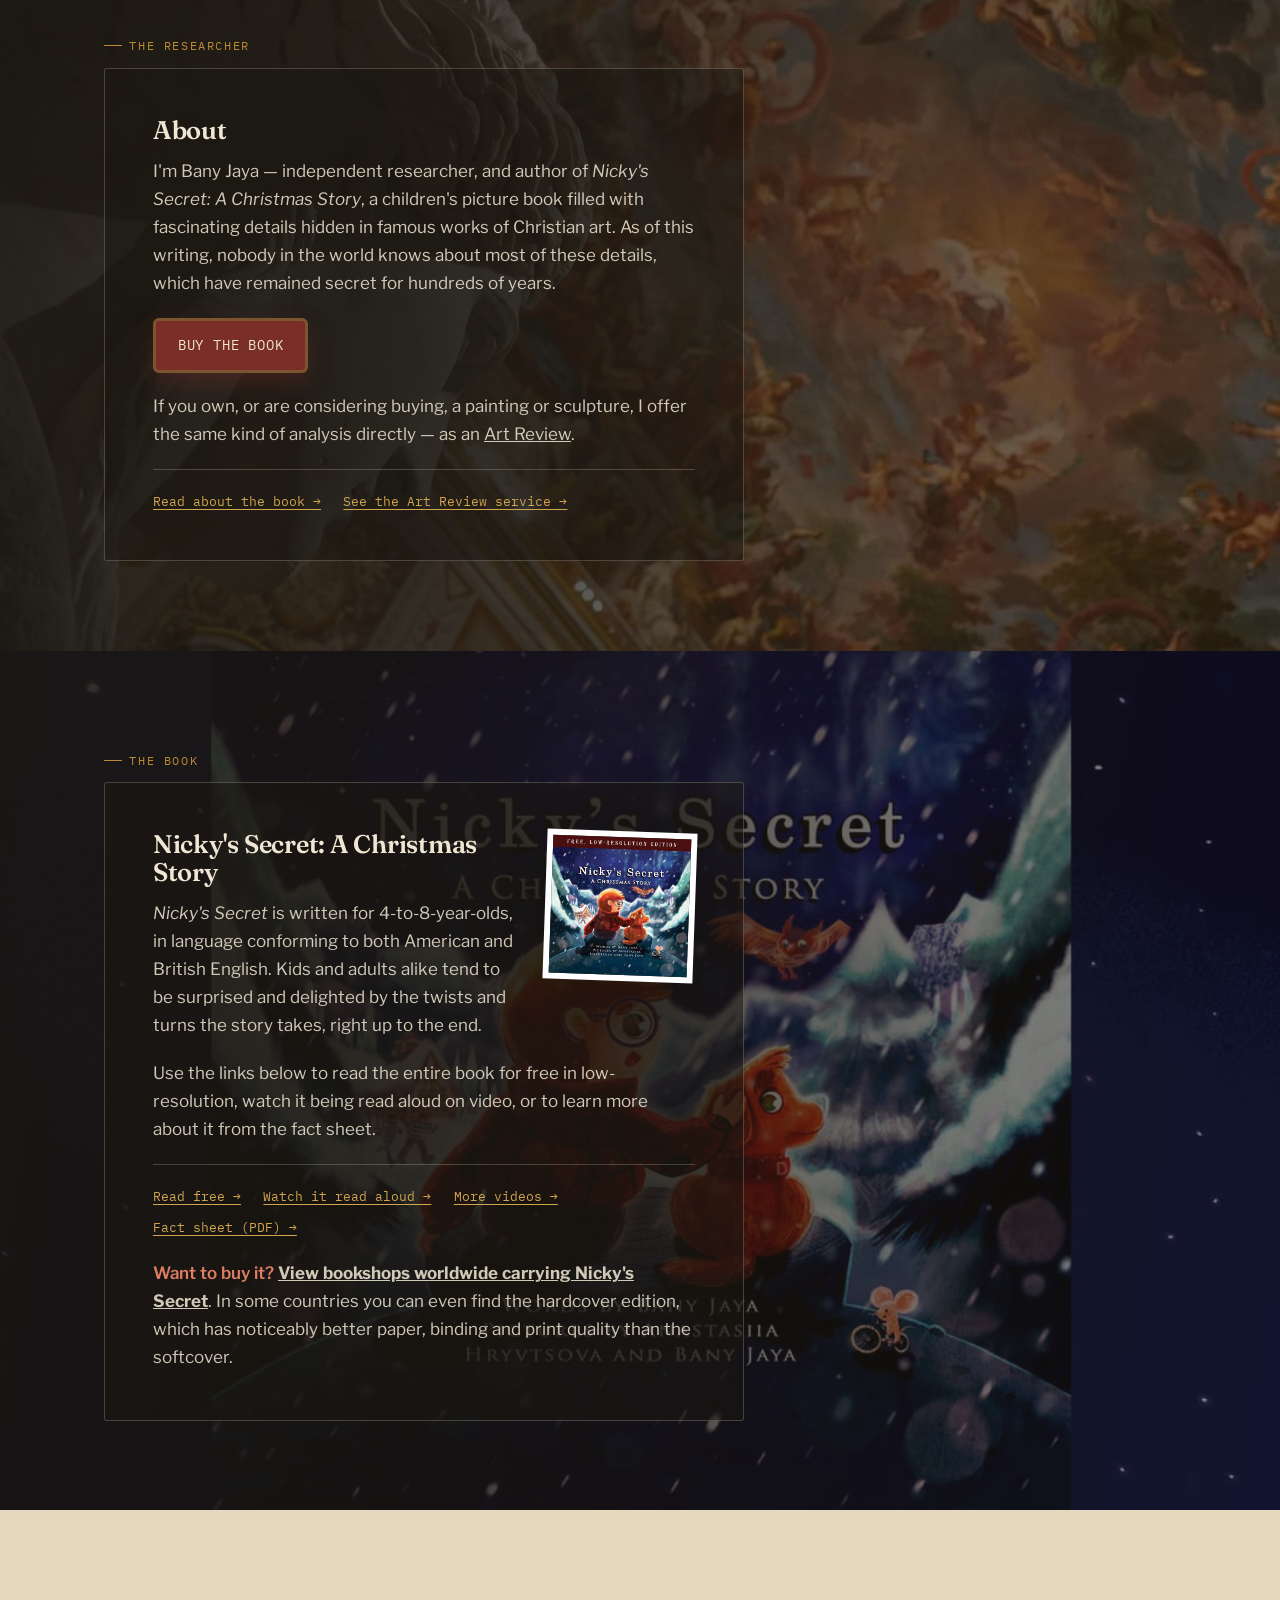
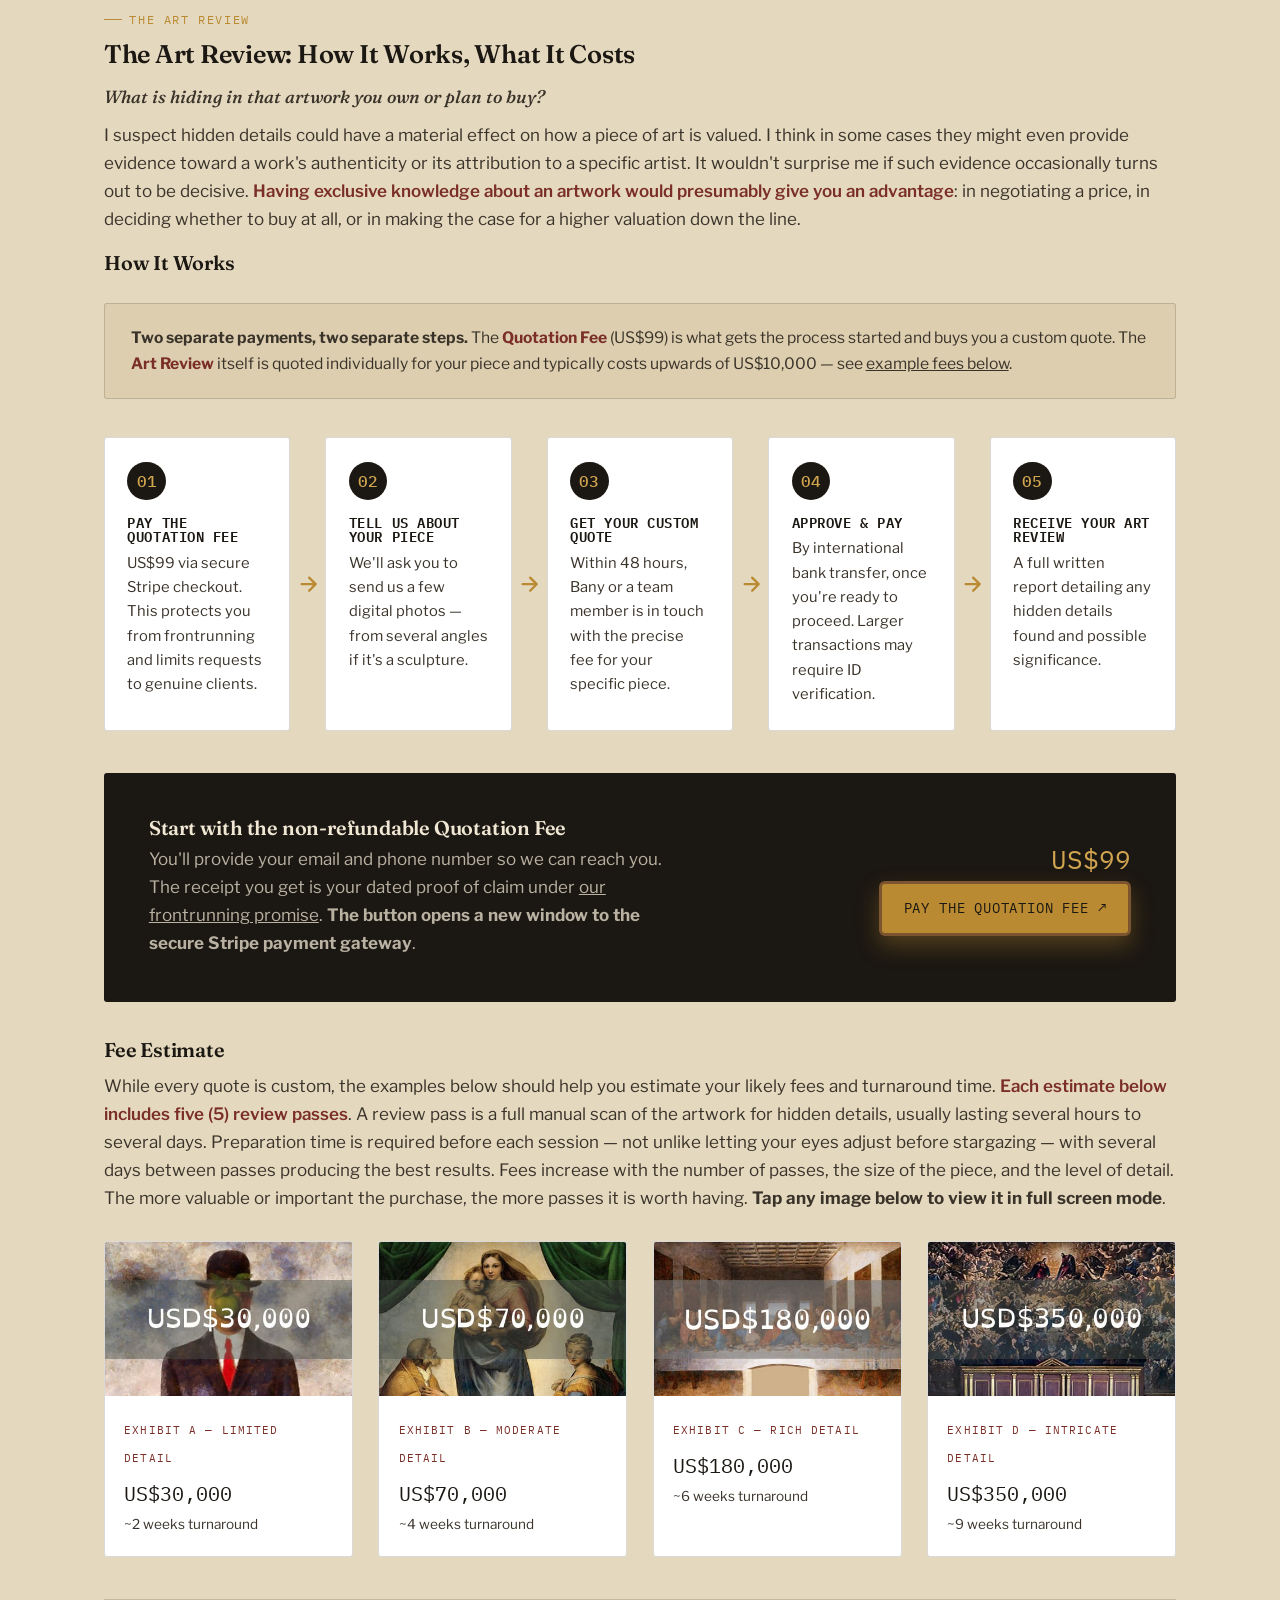
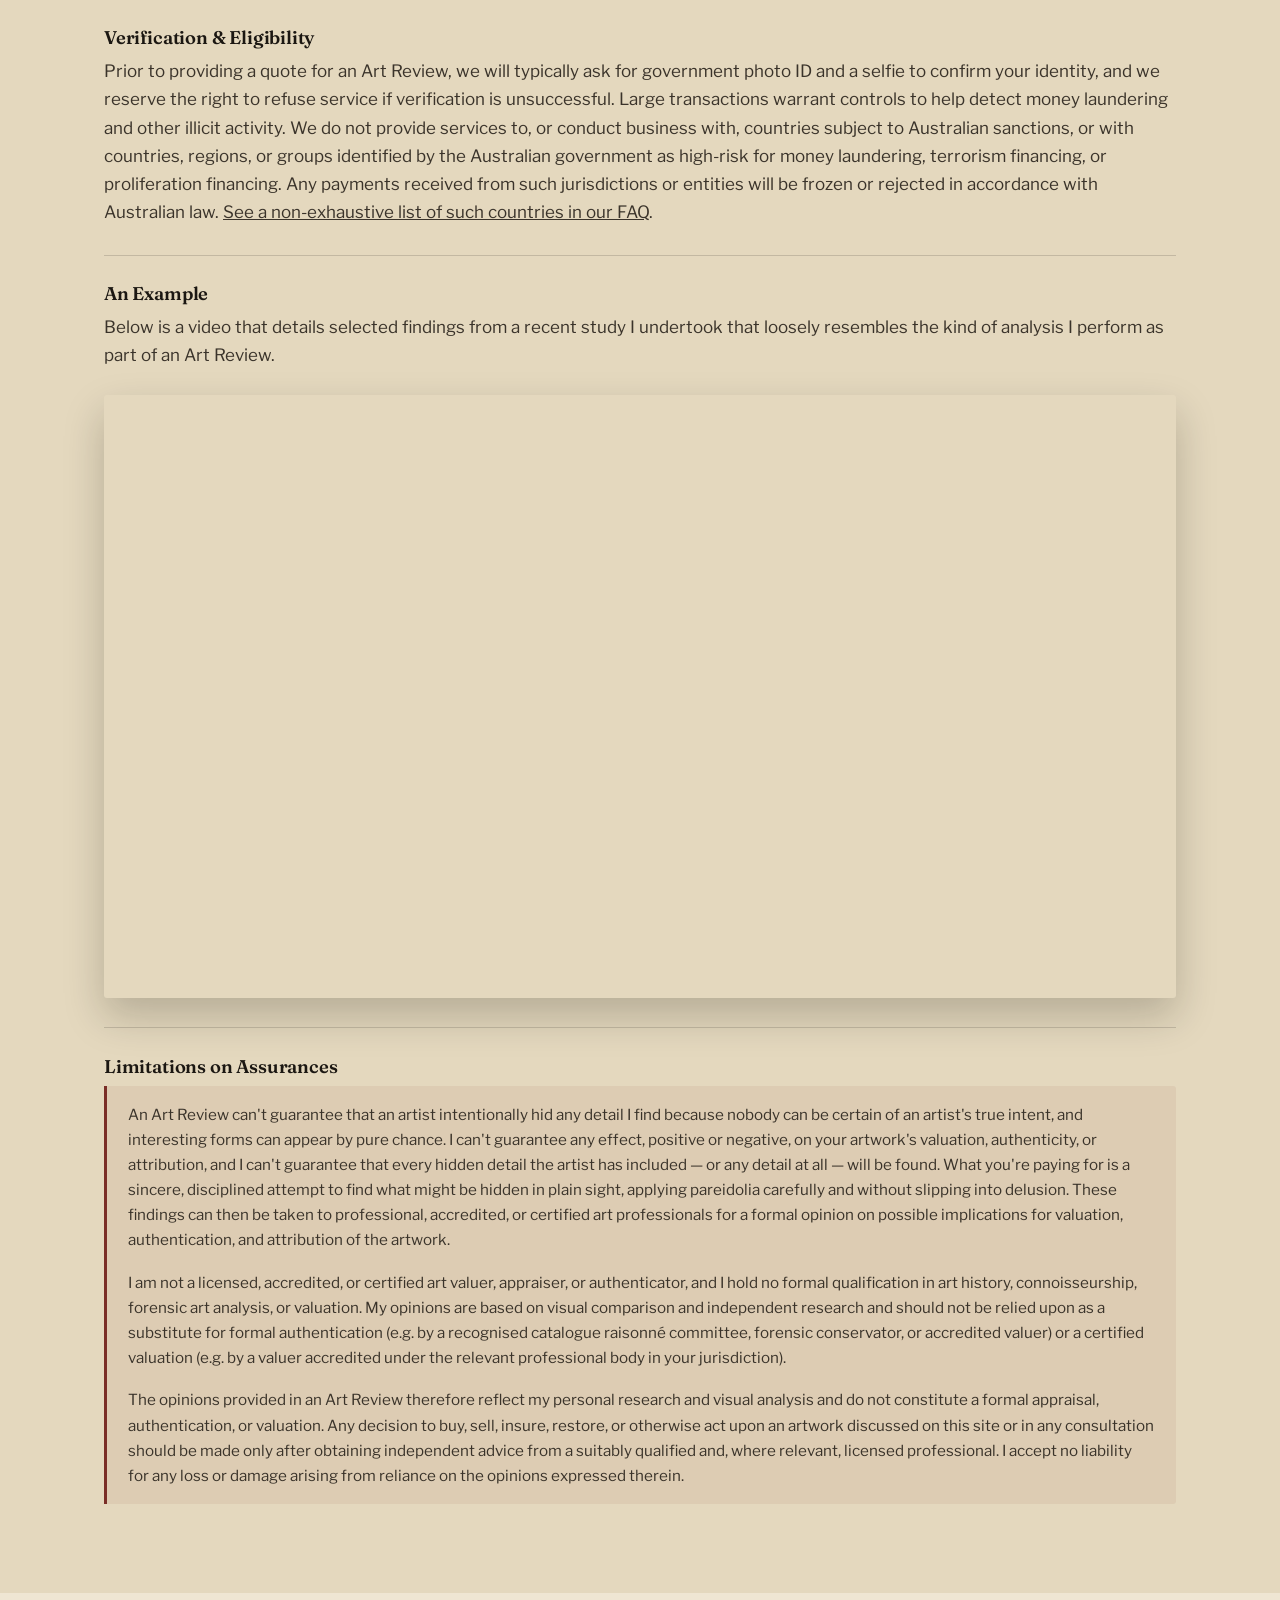
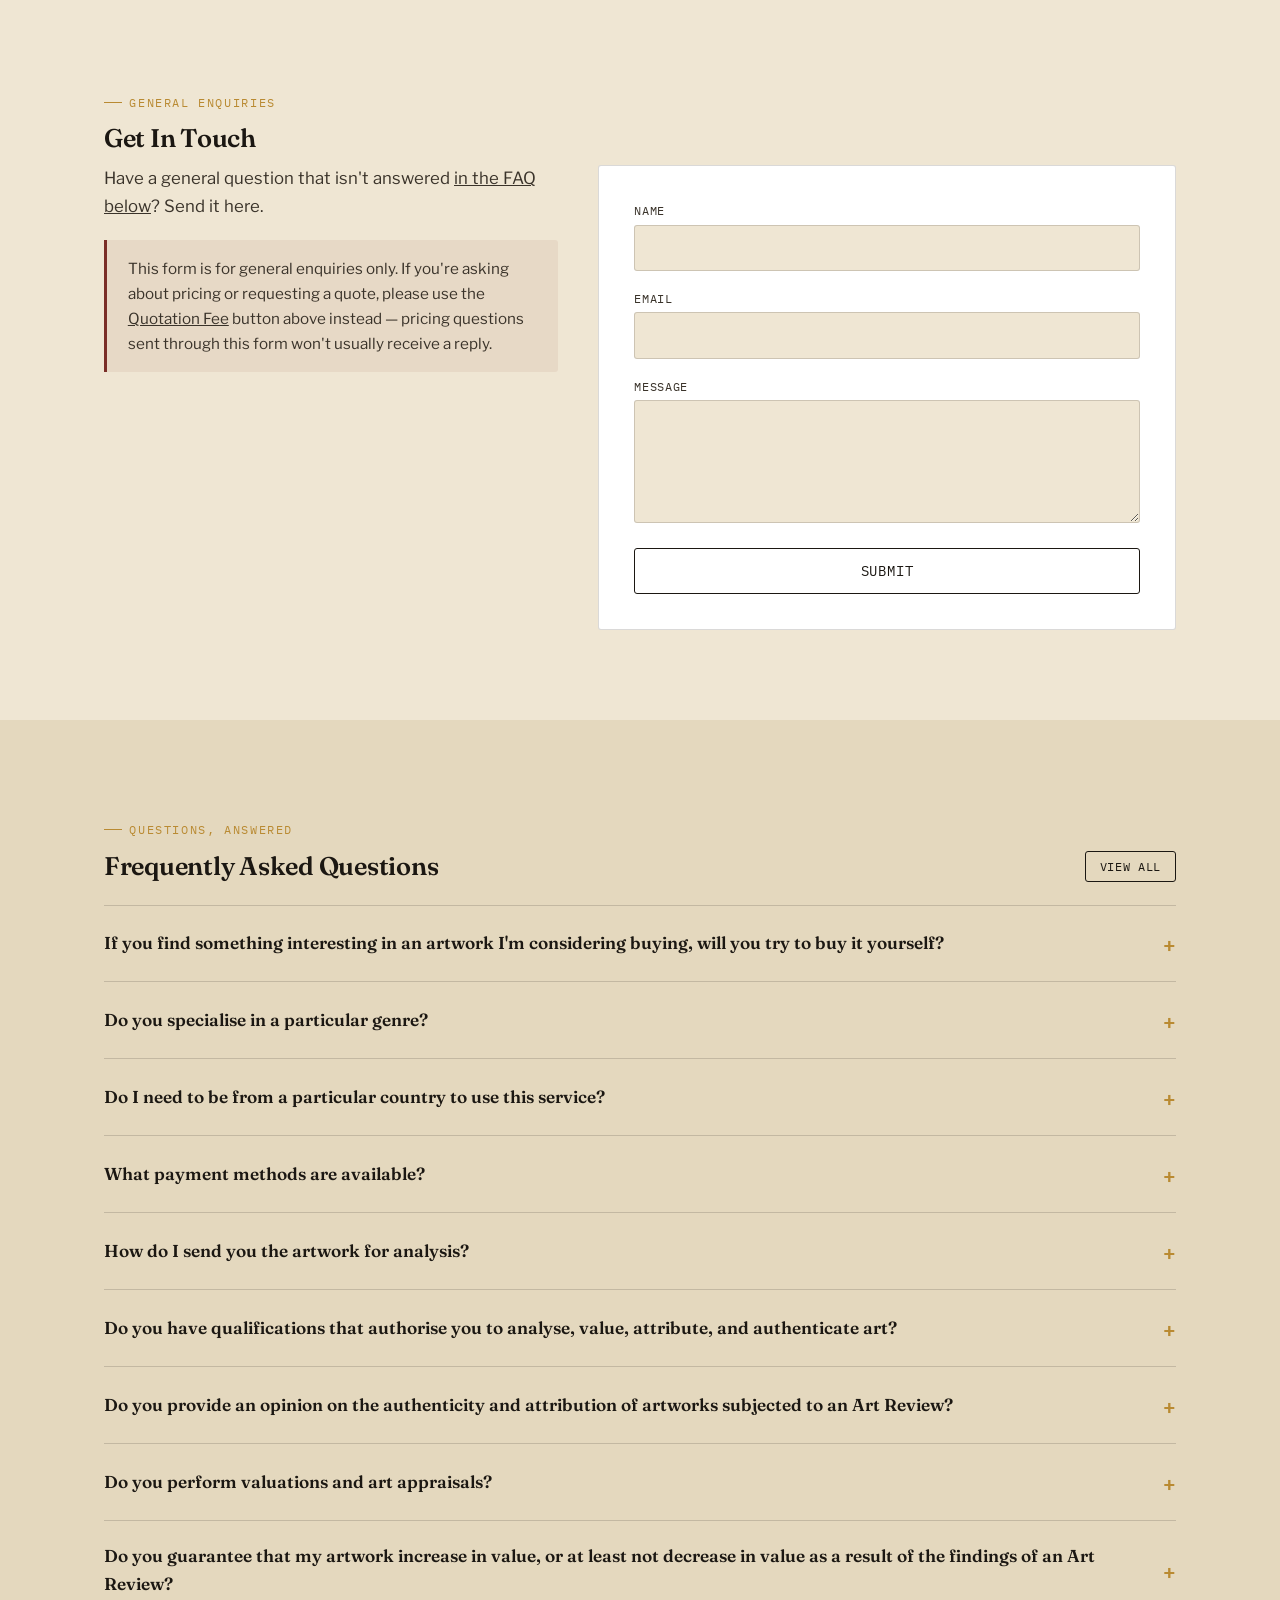
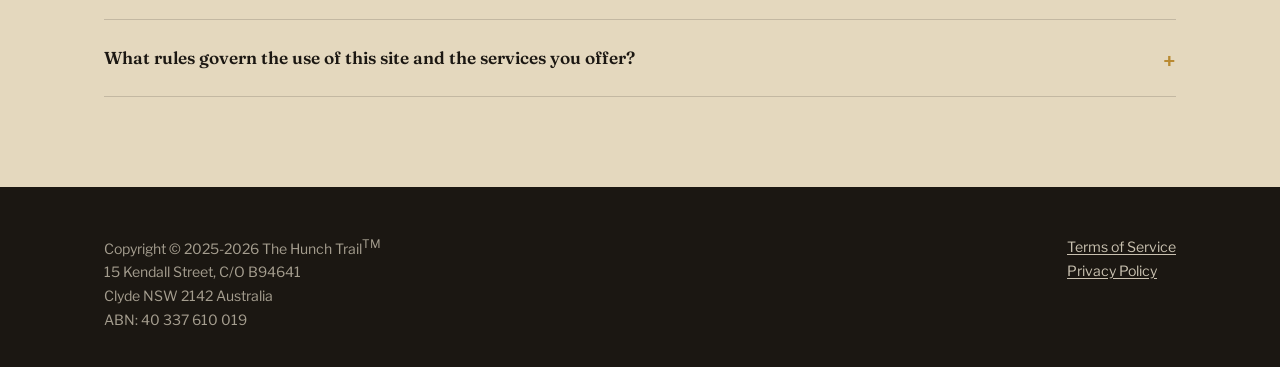
==== commit c93c1d84: "Update index.html" ====
--- a/index.html
+++ b/index.html
@@ -648,6 +648,24 @@
 					</div>
 				</details>
 				<details class="faq-item">
+					<summary>Do you provide an opinion on the authenticity and attribution of artworks subjected to an Art Review?</summary>
+					<div class="faq-body">
+						<p>No. I do not provide concrete opinions on attribution and authentication because I am not formally qualified, licensed, accredited or certified to do so. What I do instead is to use proprietary analytical methods to surface hidden details in an artwork, and I might flag other works with confirmed attribution to the same artist that contain what I consider to be hidden details. The similarities between the hidden details in such works could form the basis of a case for attribution and authentication. You can then take such information to a qualified, licensed or certified professional to perform formal assessments, such as attributions, authentications or valuations. I do not provide any absolute guarantees of authenticity or concrete attribution. I only provide the technical research services that have the potential to inform such processes.</p>
+					</div>
+				</details>
+				<details class="faq-item">
+					<summary>Do you perform valuations and art appraisals?</summary>
+					<div class="faq-body">
+						<p>No I do not. I only perform the technical research service of uncovering possible hidden details, and these could have an effect on the amount of interest in - and thus possibly demand for - a piece of art. That is how an Art Review could influence valuations. But the valuations and appraisals themselves must be performed by other qualified, licensed, accredited or certified art professionals.</p>
+					</div>
+				</details>
+				<details class="faq-item">
+					<summary>Do you guarantee that my artwork increase in value, or at least not decrease in value as a result of the findings of an Art Review?</summary>
+					<div class="faq-body">
+						<p>No. I offer no guarantees or assurances in regards to the effects of an Art Review on the valuations of any artwork.</p>
+					</div>
+				</details>
+				<details class="faq-item">
 					<summary>What rules govern the use of this site and the services you offer?</summary>
 					<div class="faq-body">
 						<p>Use of this site is subject to our <a href="terms.html">Website Terms of Use</a>. Collection and use of personal information is subject to our <a href="privacy.html">Privacy Policy</a>.</p>
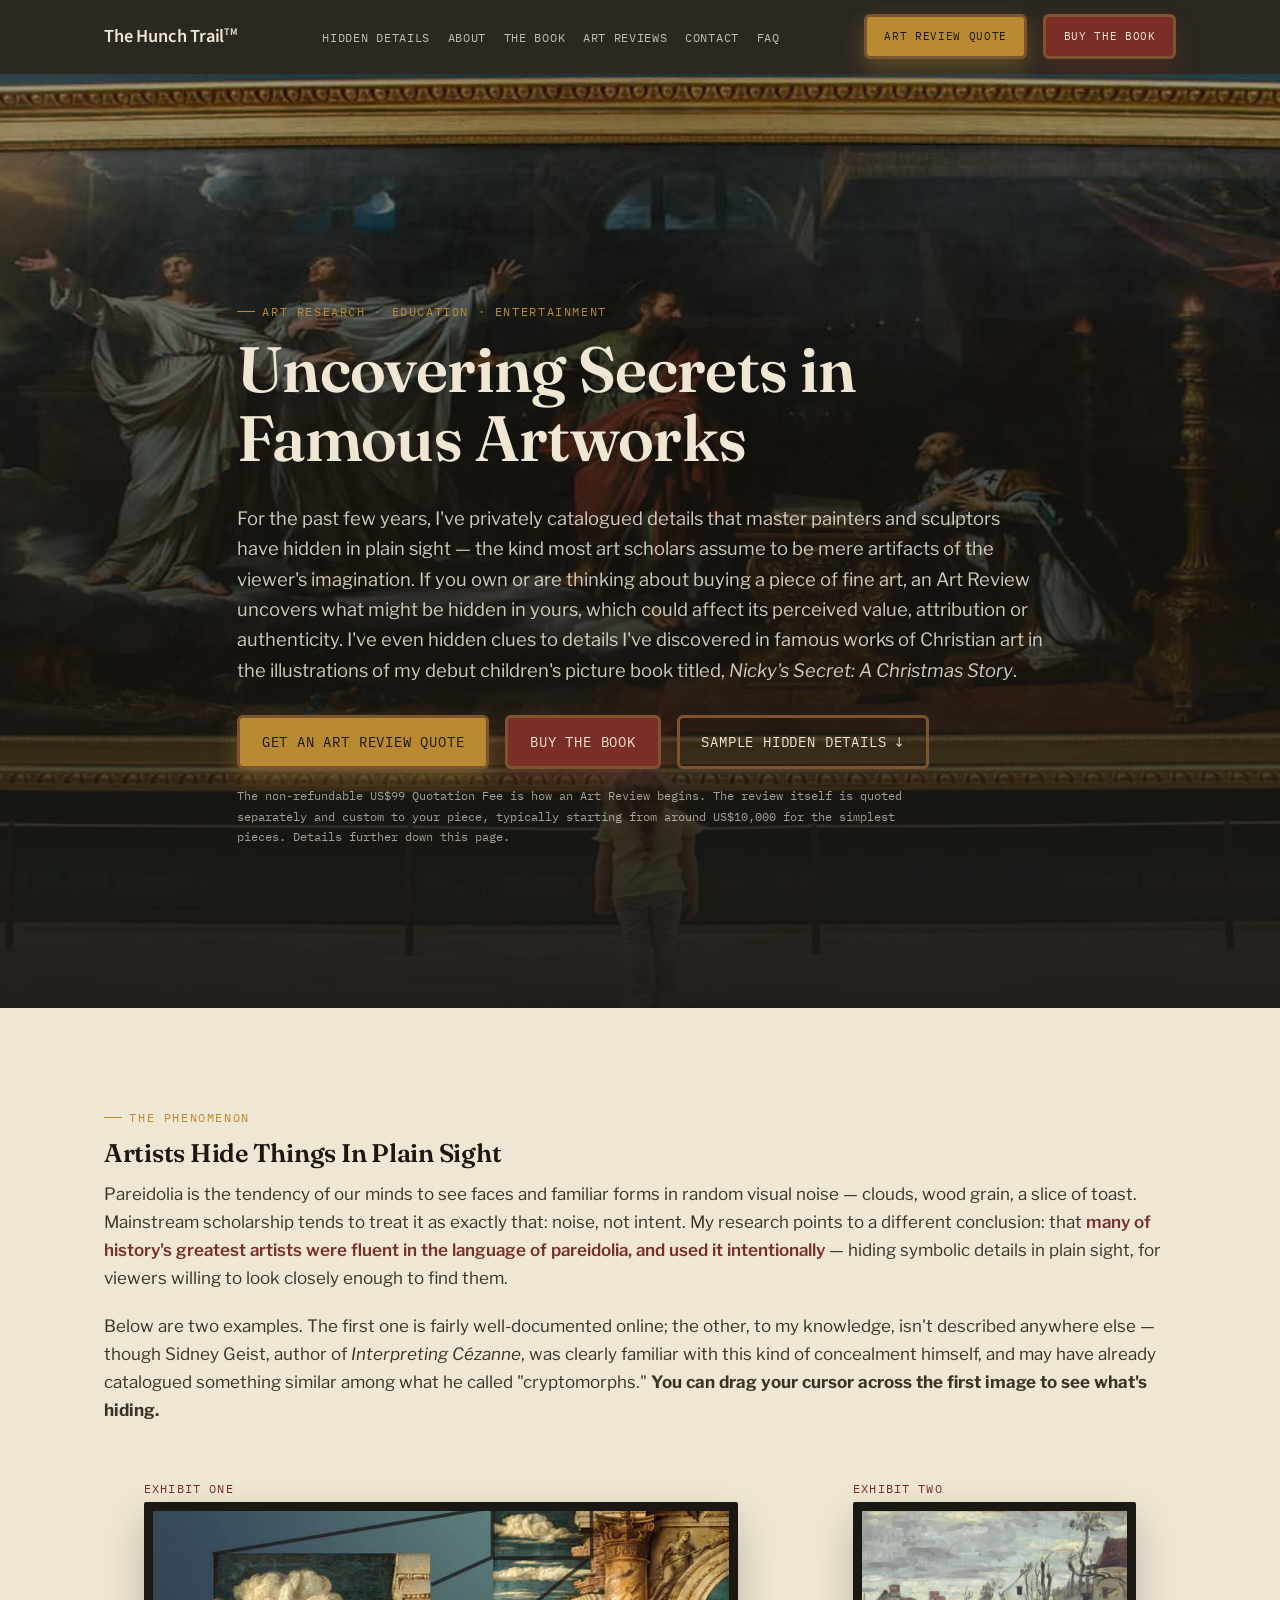
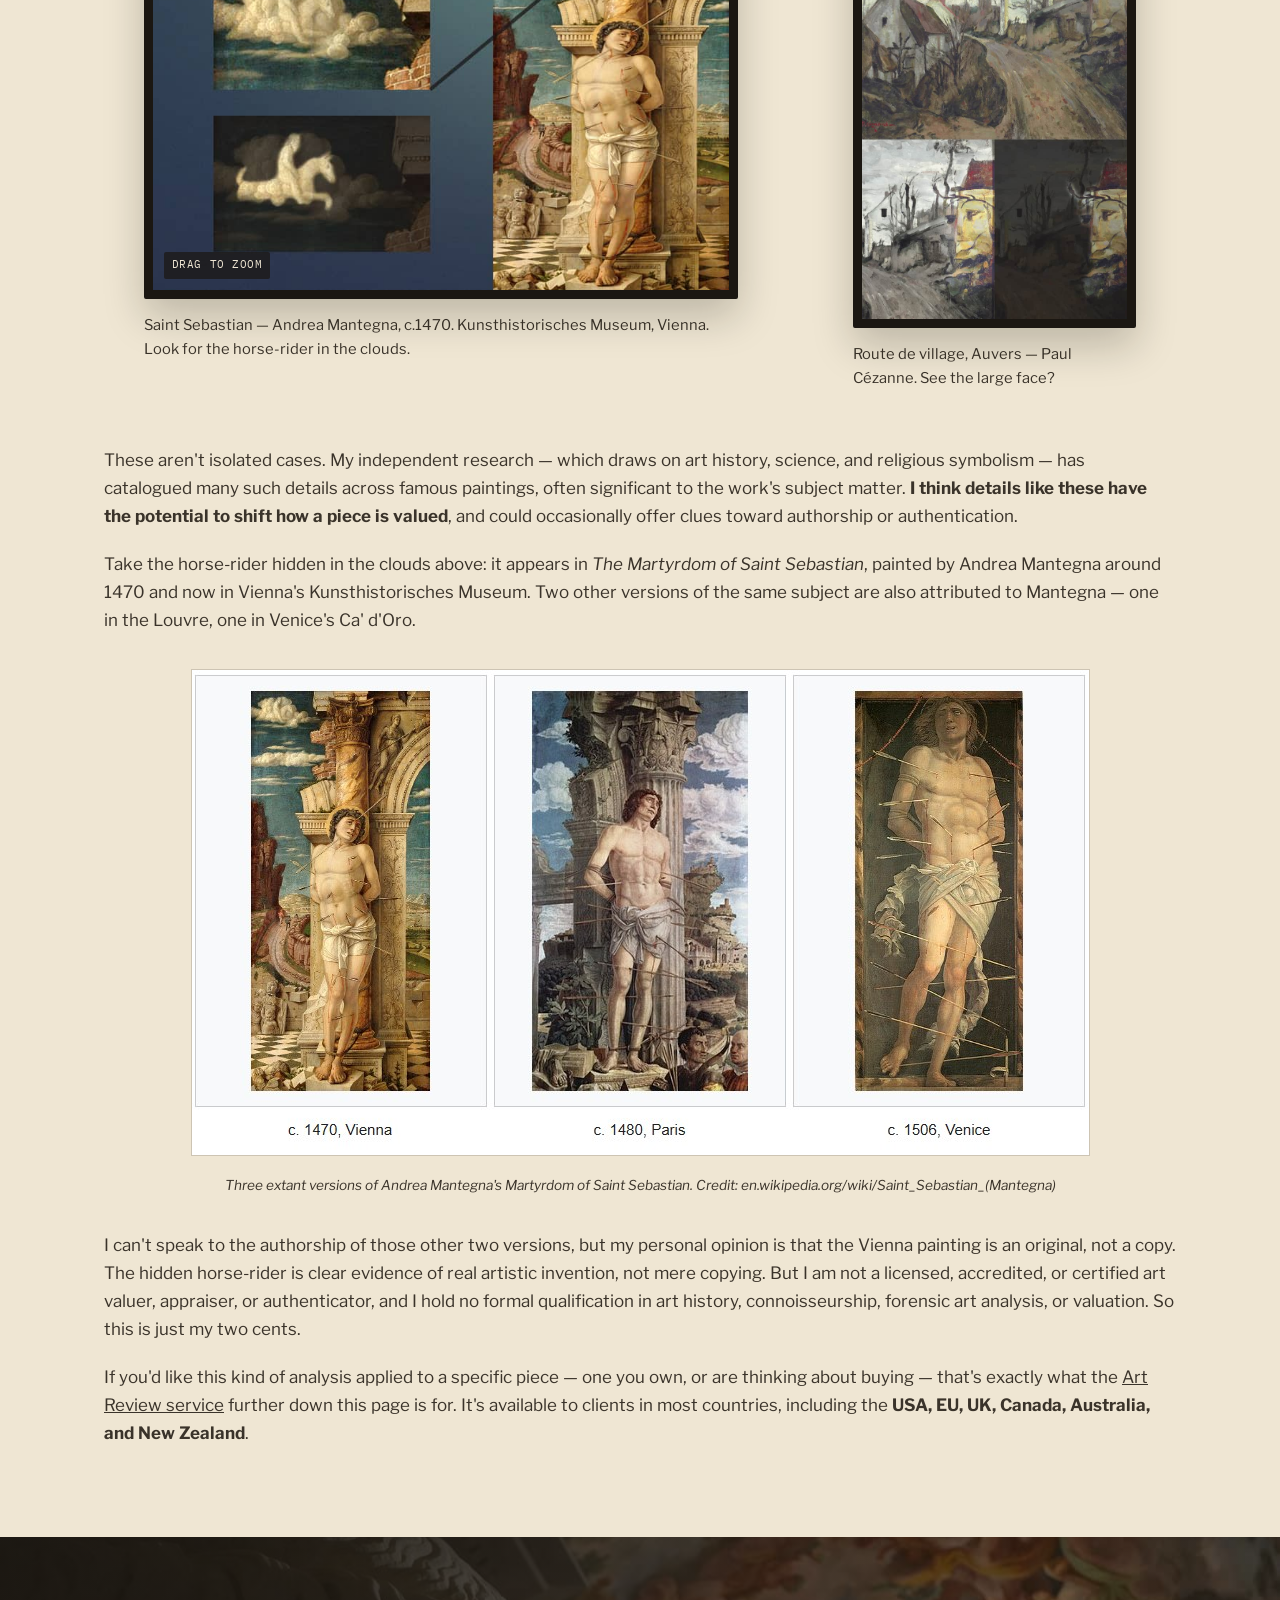
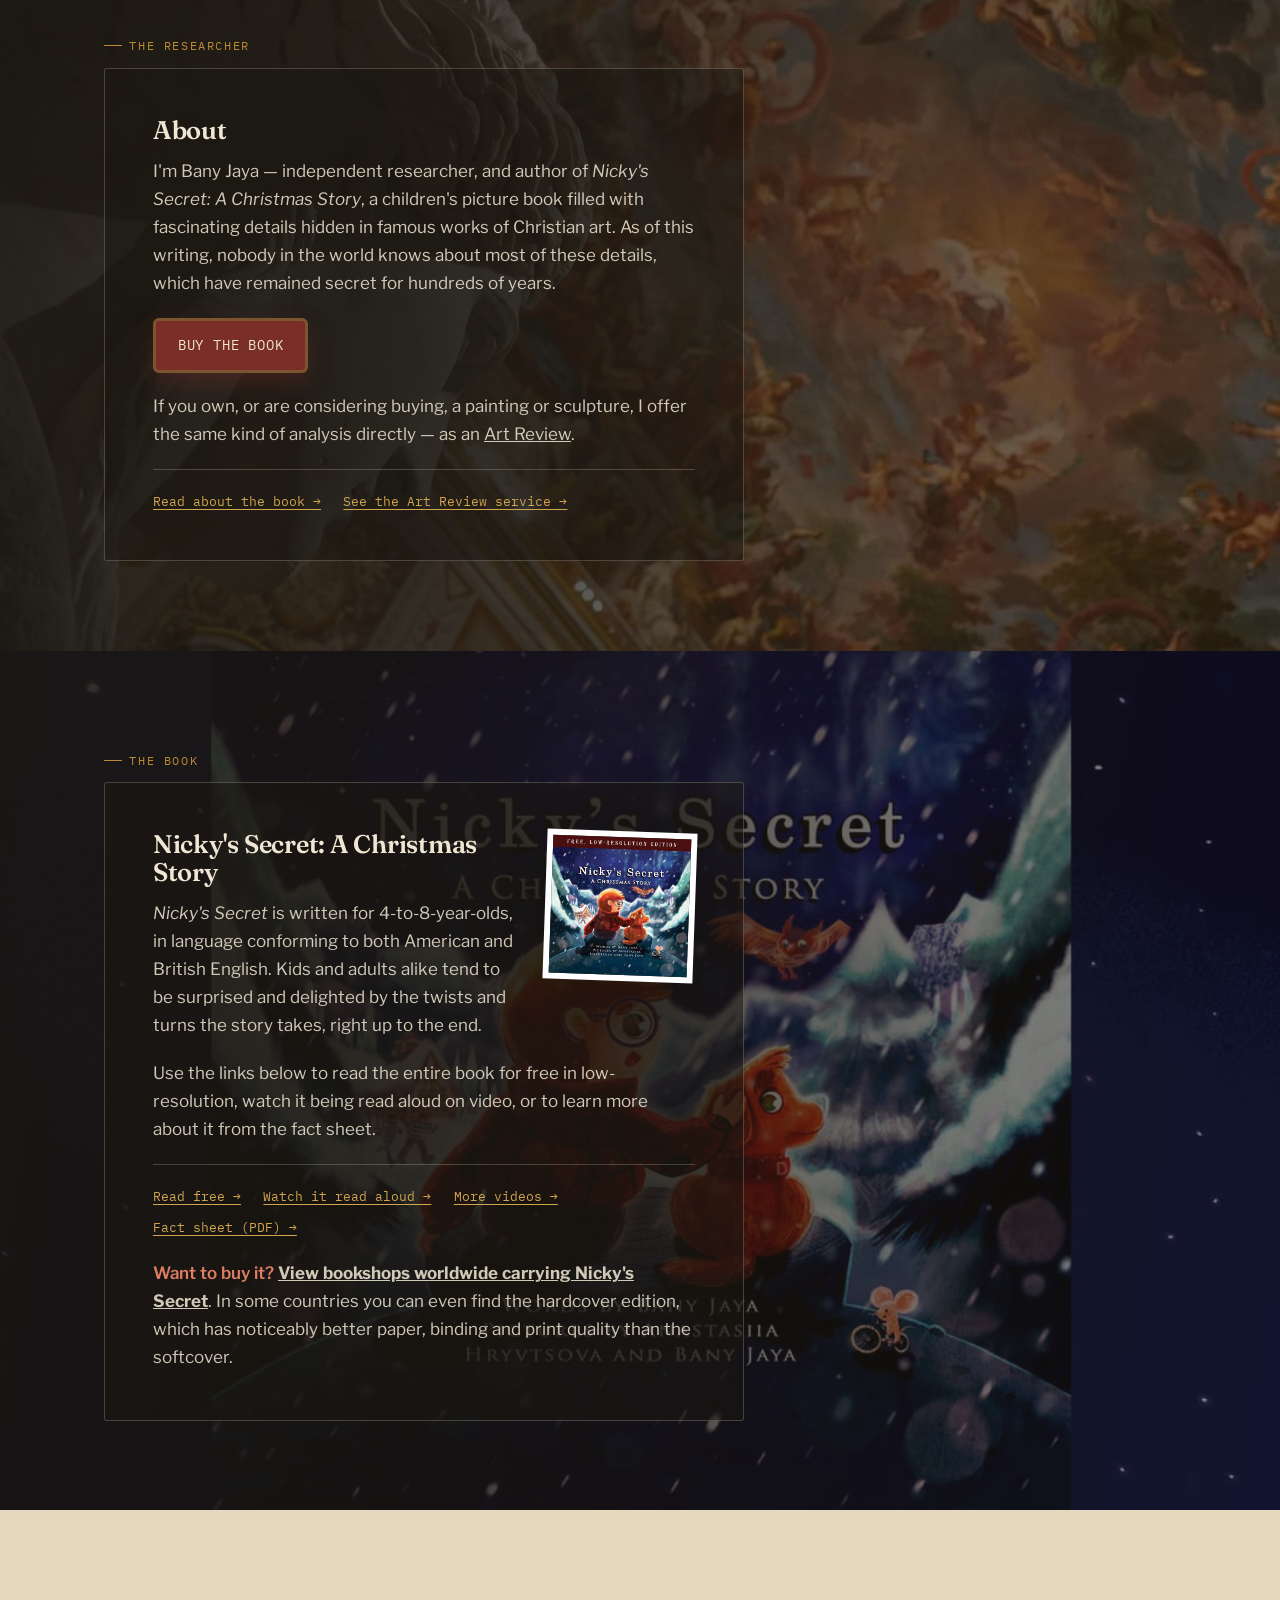
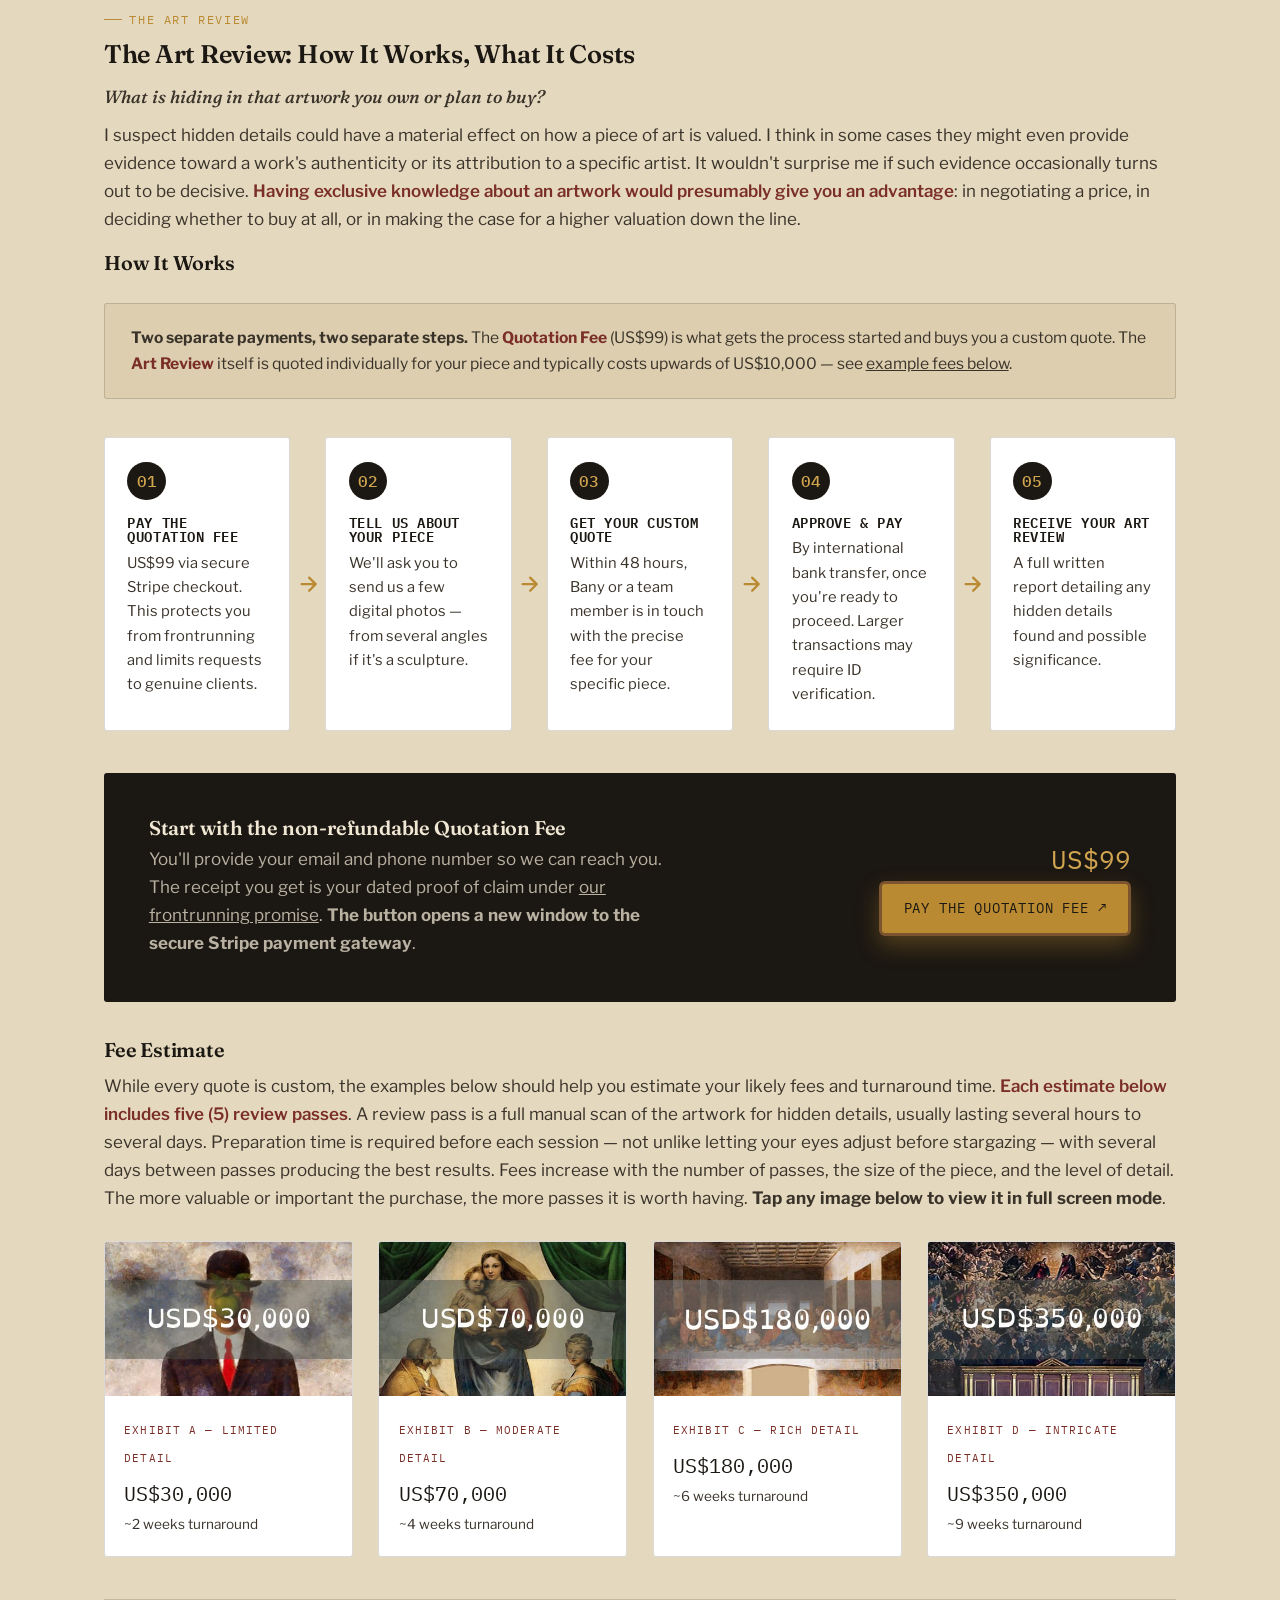
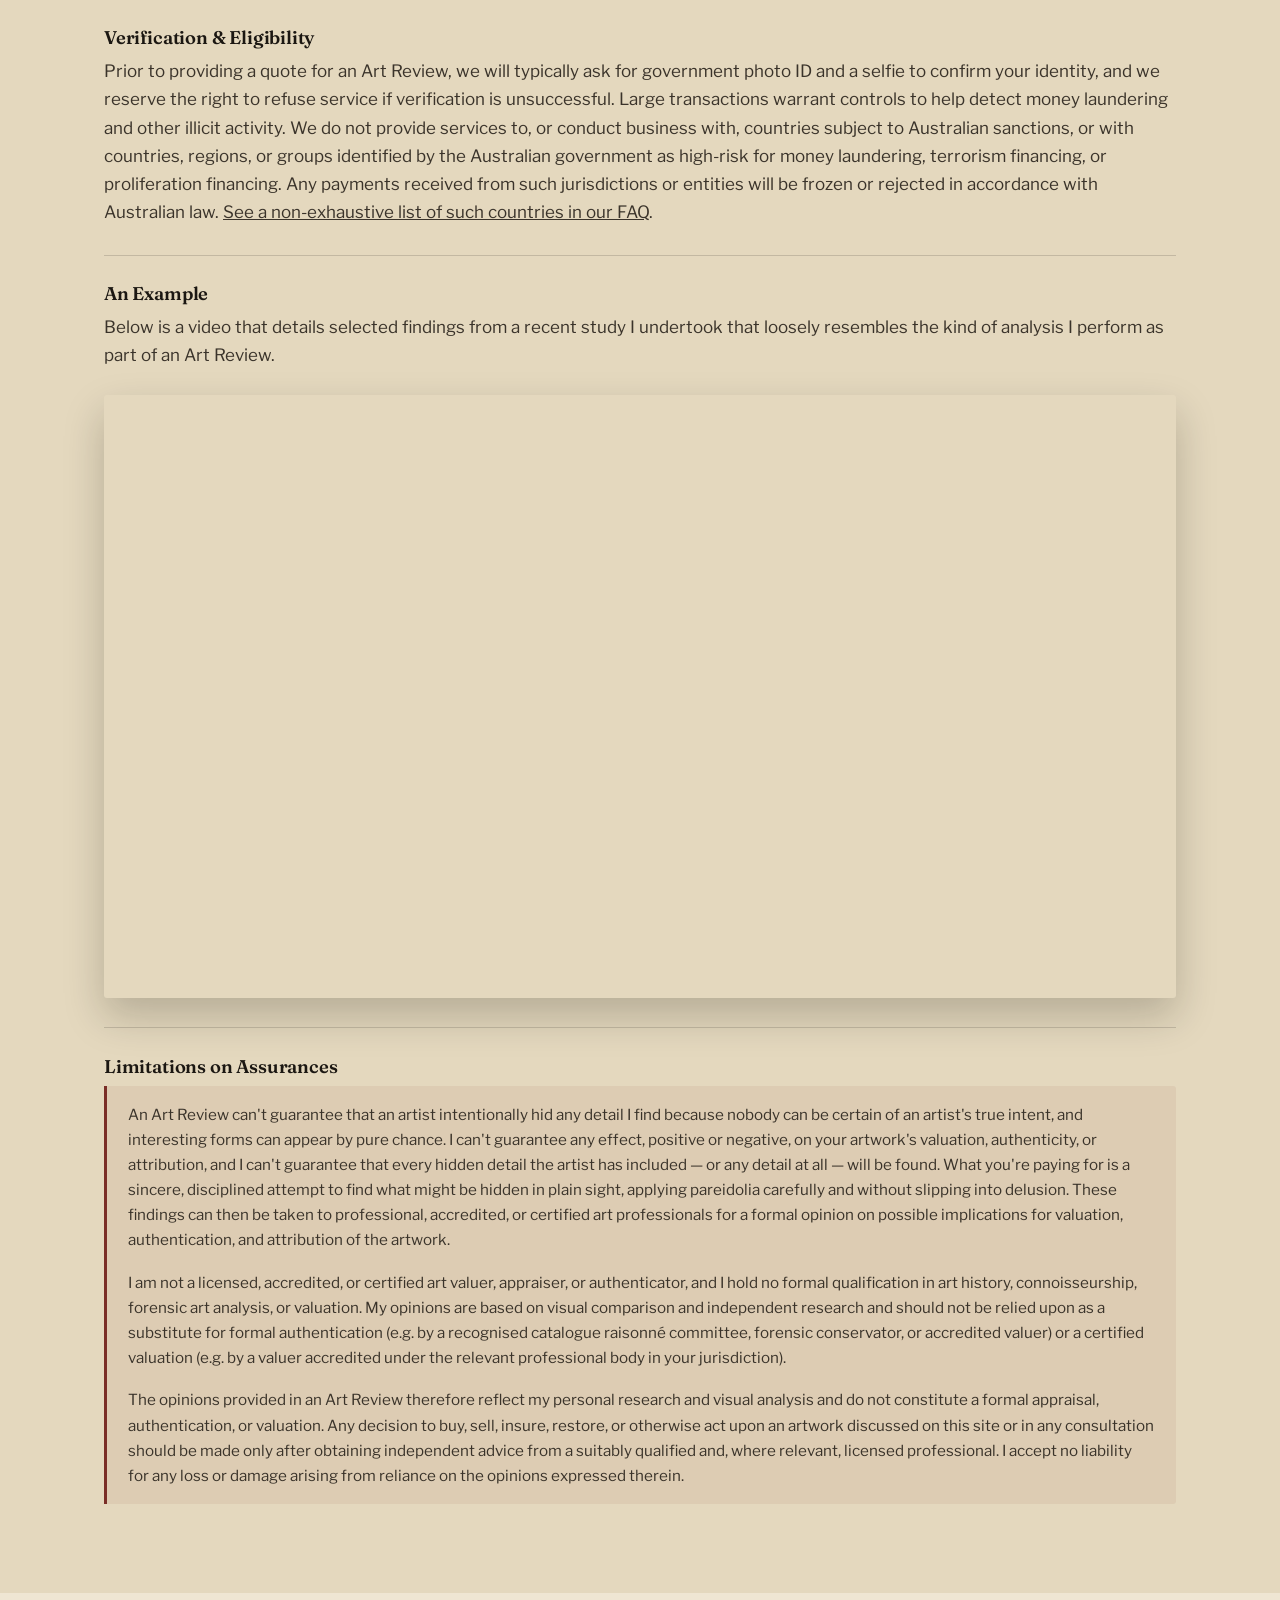
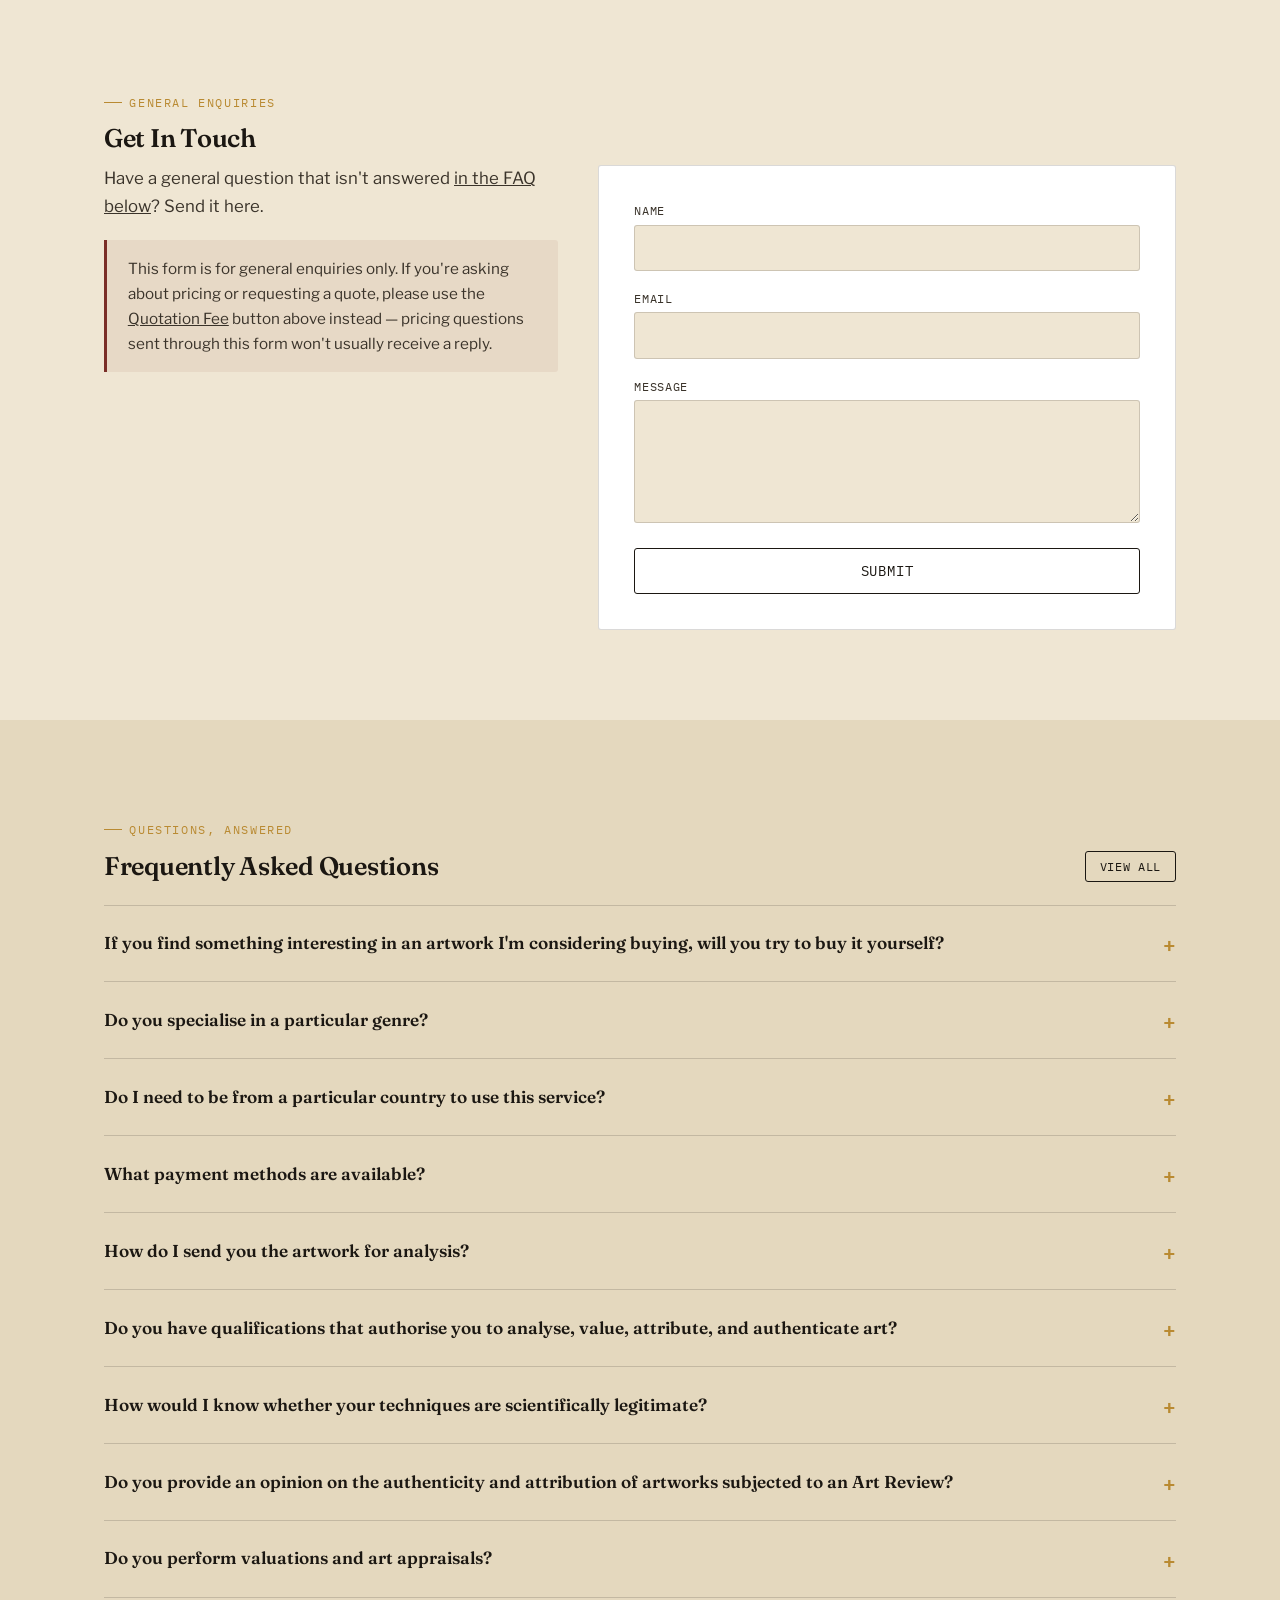
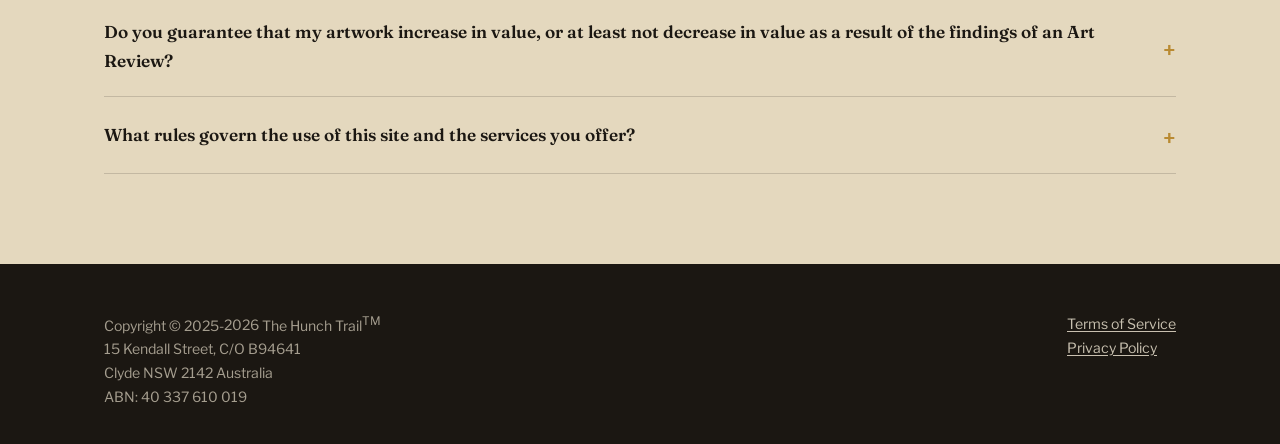
==== commit cd436e32: "Update index.html" ====
--- a/index.html
+++ b/index.html
@@ -648,6 +648,12 @@
 					</div>
 				</details>
 				<details class="faq-item">
+					<summary>How would I know whether your techniques are scientifically legitimate?</summary>
+					<div class="faq-body">
+						<p>If legitimacy arises from a consensus of individuals who are recognised as experts within a field, I don’t think you can. The techniques I have developed, and the research I have performed, are not public. They are proprietary. It is my claim that they represent innovation in a field that has traditionally tended to ignore findings borne out of pareidolia. As a result, my methods are not part of the body of recognised, peer-reviewed scientific literature. This means that there are no formal qualifications to train anyone to perform the particular kind of technical research services I am offering. What makes it particularly hard to absorb into the scientific literature is the inherent subjectivity involved when dealing the level of the human perceptual system where pareidolia operates. There is a real possibility that no widespread scientific consensus ever forms around these techniques. Since most people equate a consensus of experts to ‘truth’, you might never get the cheery consensus you require to feel confident that you have the truth. But the scientific method was designed precisely to stand up to even the most unanimous agreement of recognised experts in any field. And the scientific method is ultimately performed by individuals.</p>
+					</div>
+				</details>
+				<details class="faq-item">
 					<summary>Do you provide an opinion on the authenticity and attribution of artworks subjected to an Art Review?</summary>
 					<div class="faq-body">
 						<p>No. I do not provide concrete opinions on attribution and authentication because I am not formally qualified, licensed, accredited or certified to do so. What I do instead is to use proprietary analytical methods to surface hidden details in an artwork, and I might flag other works with confirmed attribution to the same artist that contain what I consider to be hidden details. The similarities between the hidden details in such works could form the basis of a case for attribution and authentication. You can then take such information to a qualified, licensed or certified professional to perform formal assessments, such as attributions, authentications or valuations. I do not provide any absolute guarantees of authenticity or concrete attribution. I only provide the technical research services that have the potential to inform such processes.</p>
